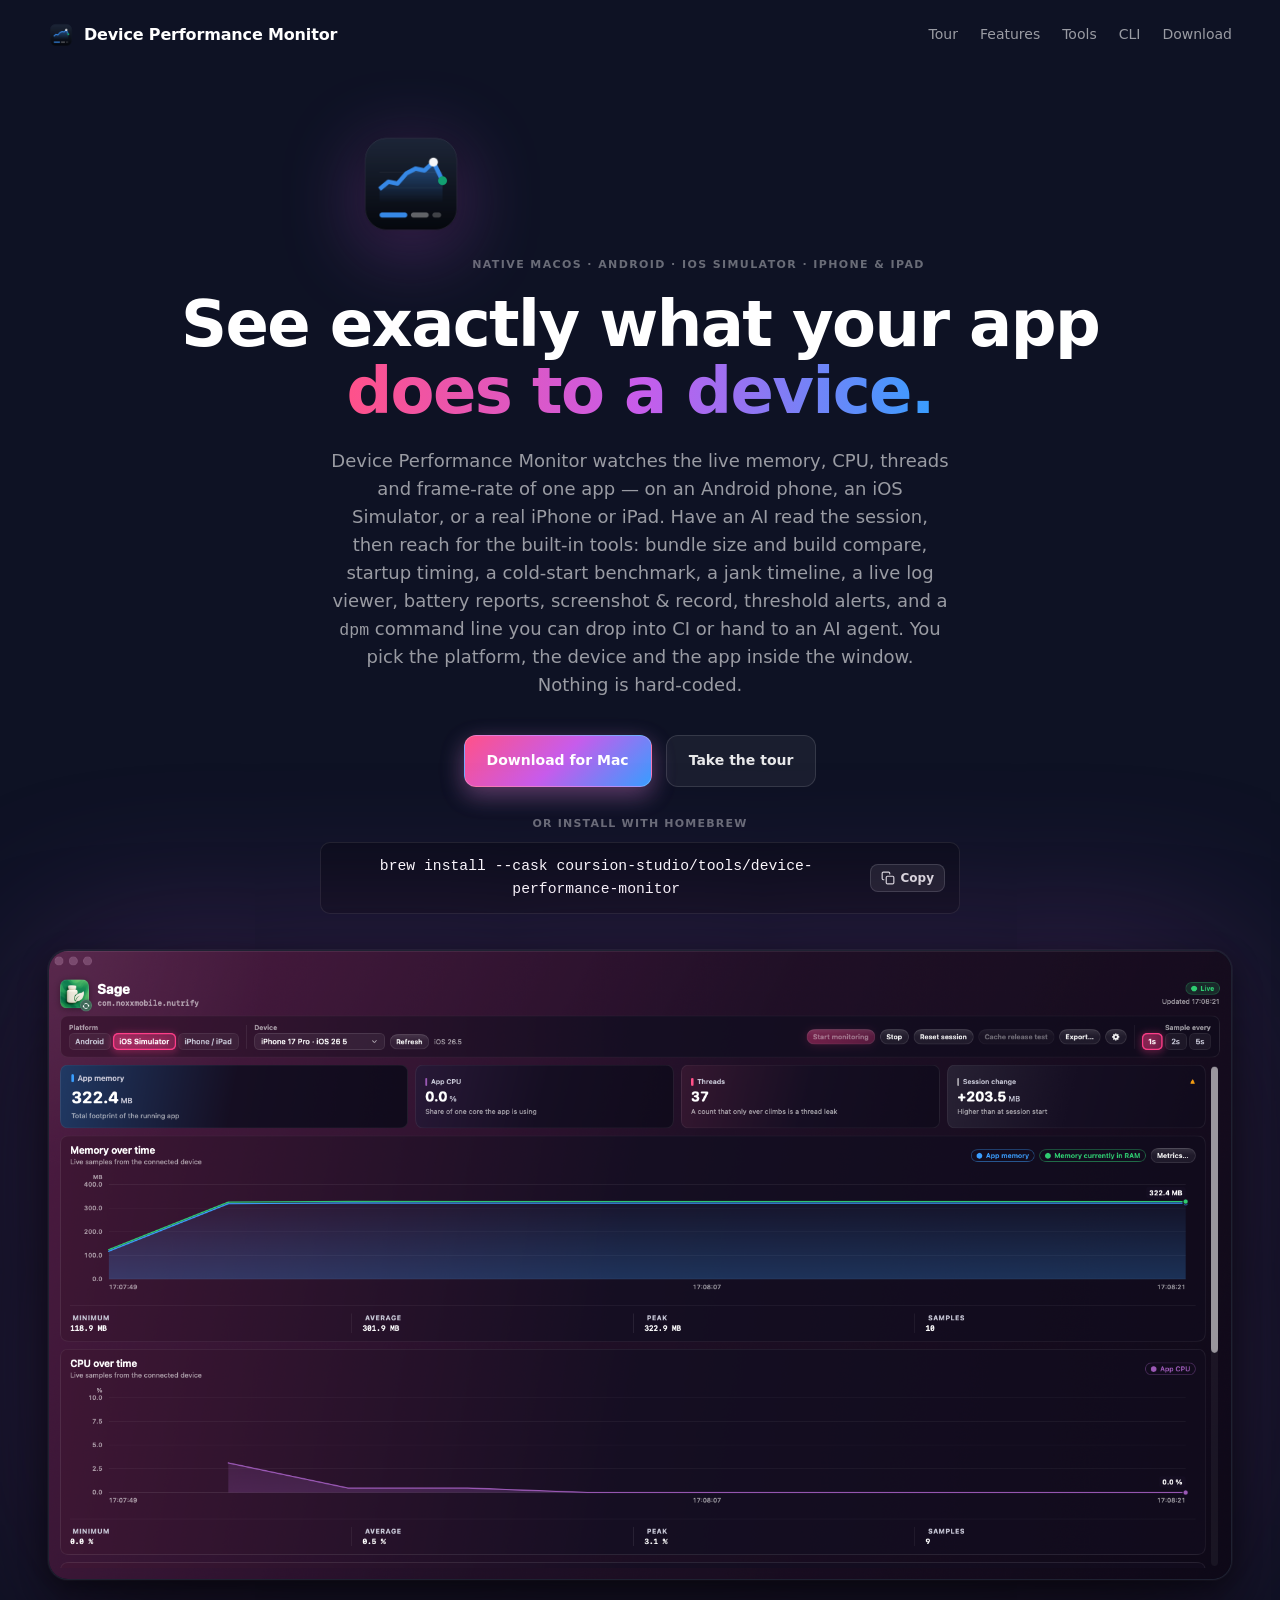
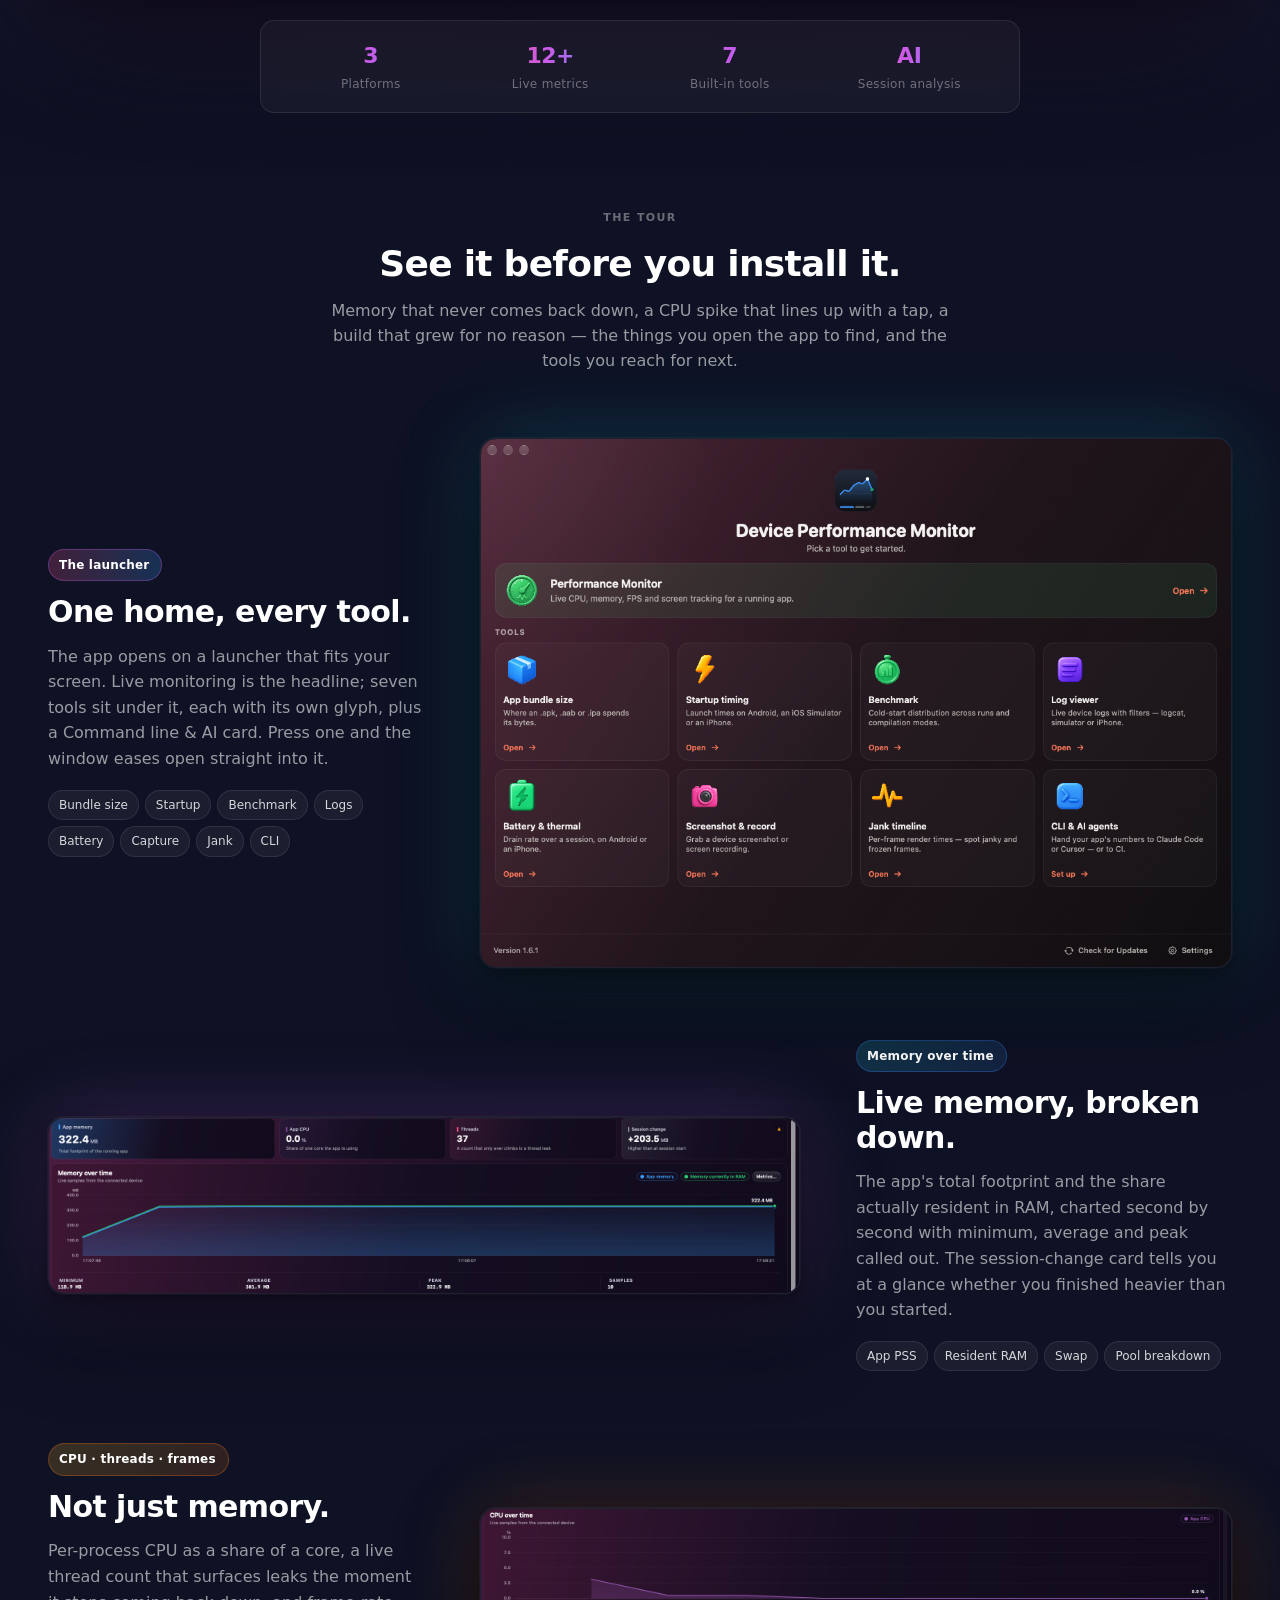
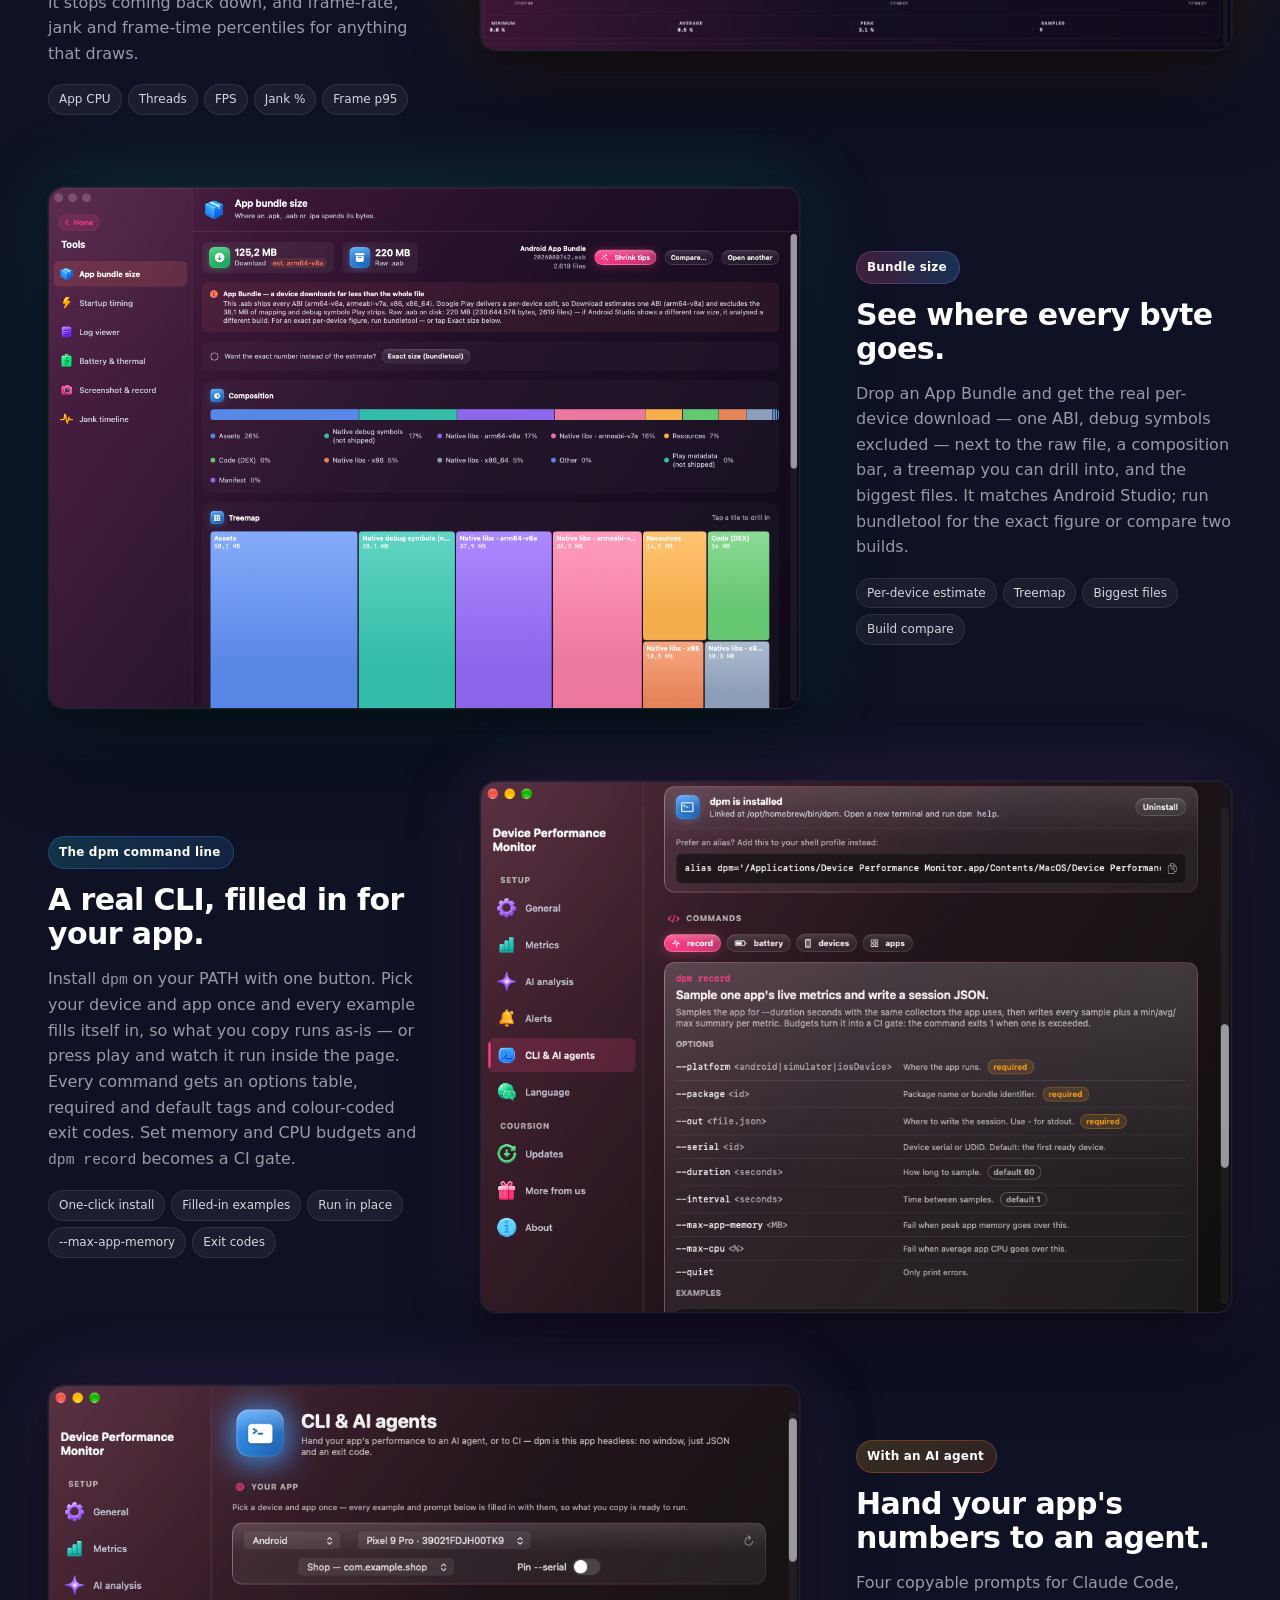
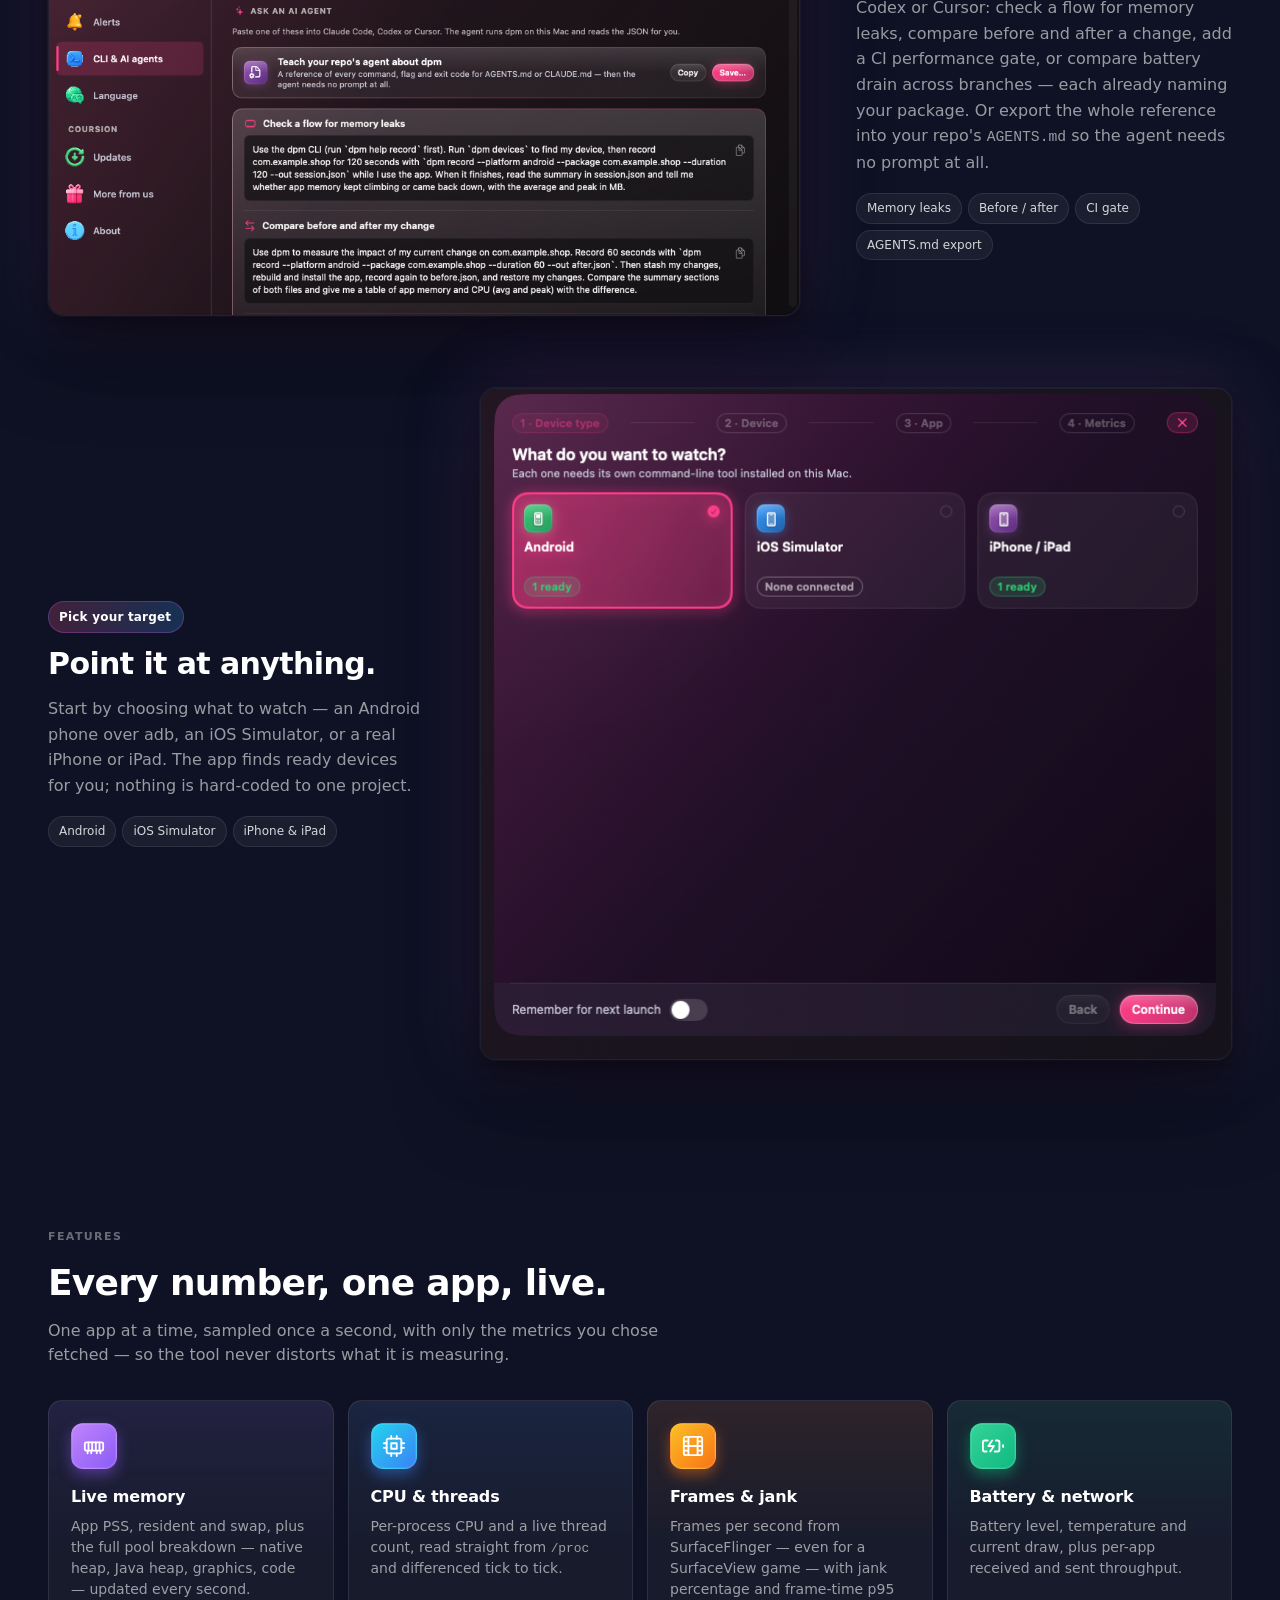
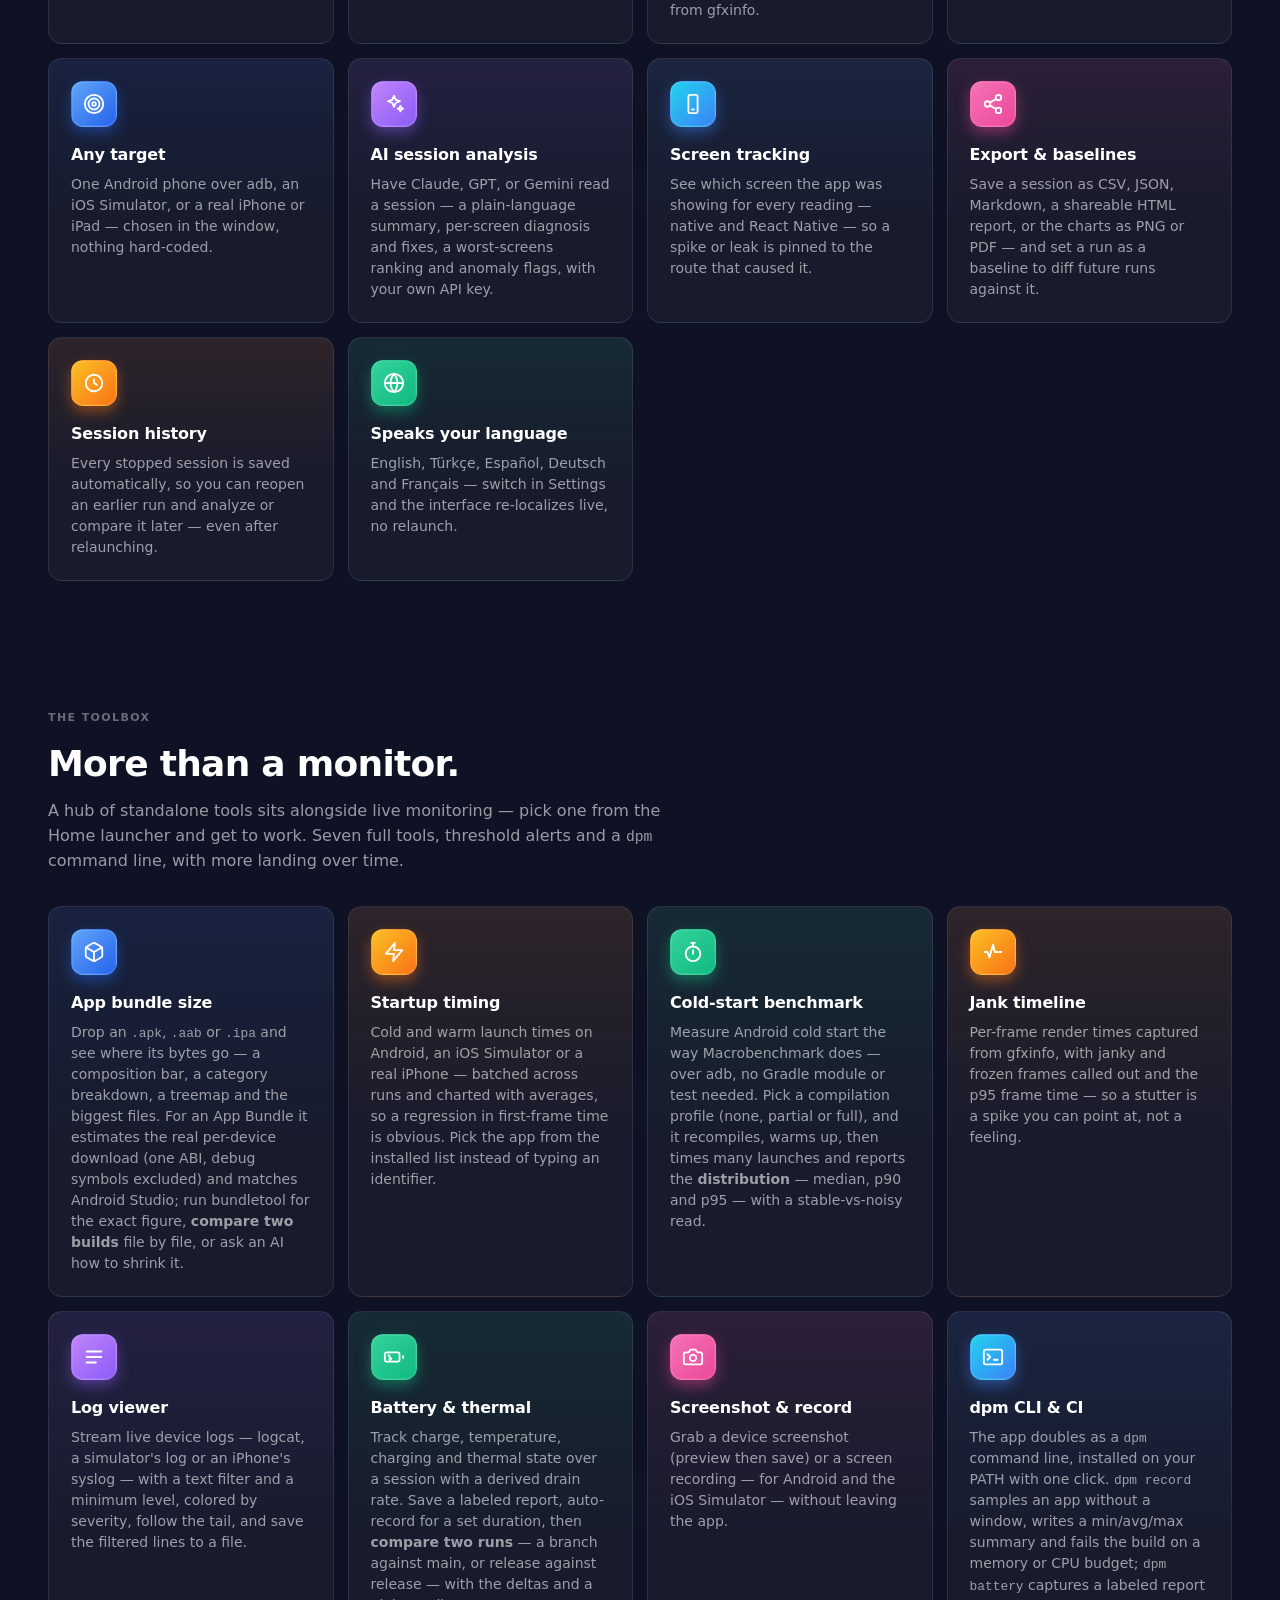
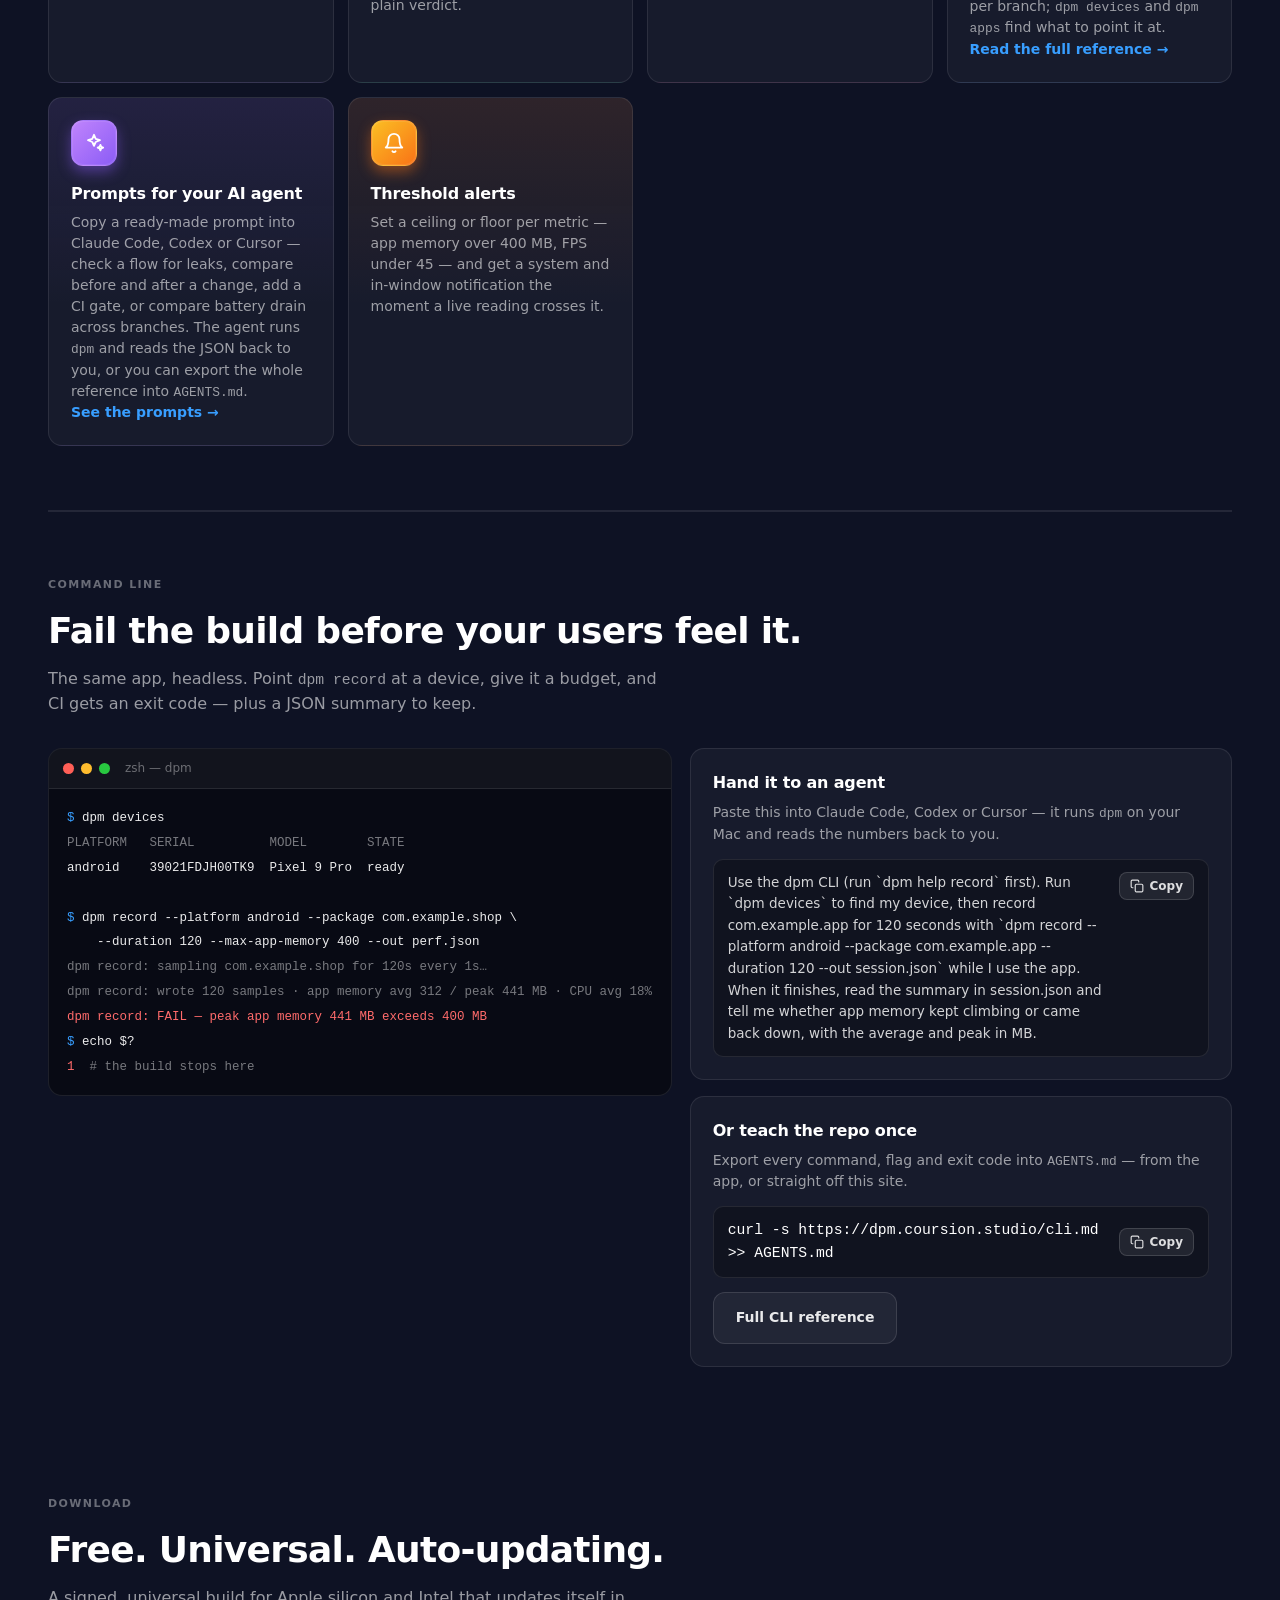
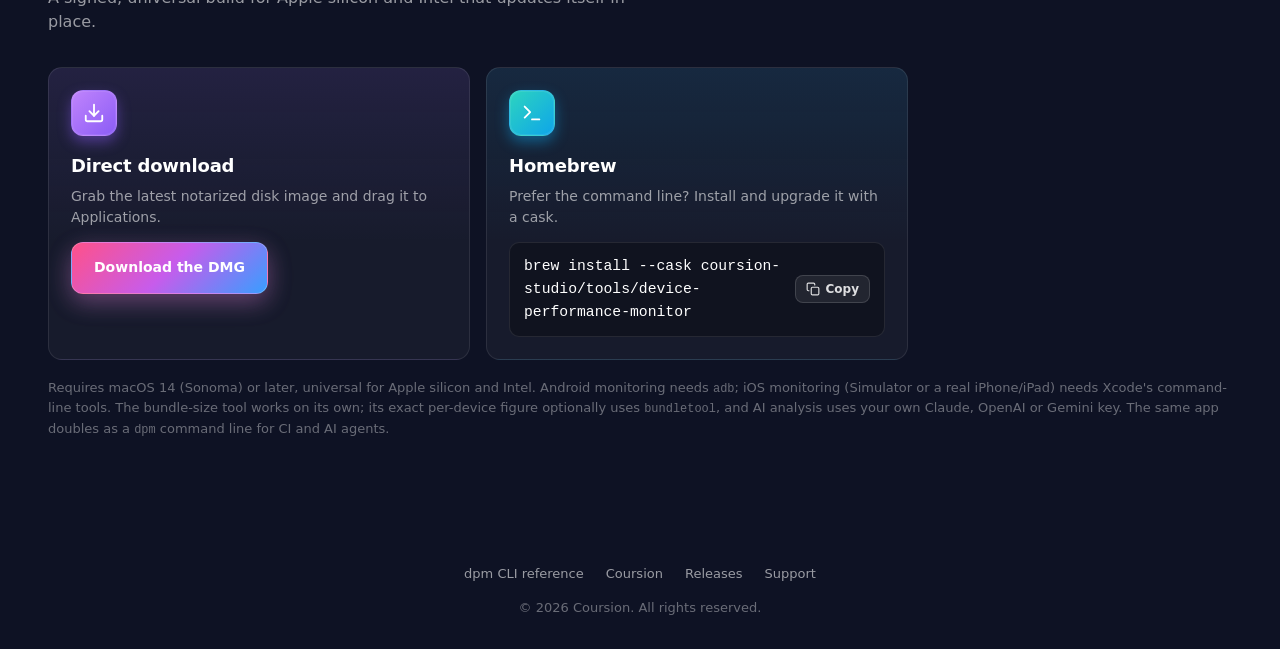
==== index.html @ 83a88242 "Site: a dpm CLI & AI agents reference page, llms.txt and a CLI section cli.html, cli.css, cli.md and" ====
<!doctype html>
<html lang="en">
<head>
  <meta charset="utf-8" />
  <meta name="viewport" content="width=device-width,initial-scale=1" />
  <title>Device Performance Monitor — live memory, CPU &amp; FPS, AI analysis, a device toolbox and a dpm CLI for Mac</title>
  <meta name="description" content="A native macOS app that watches the live memory, CPU, threads and frame-rate of one app on an Android phone, an iOS Simulator, or a real iPhone or iPad — with AI session analysis and a toolbox: app bundle size &amp; build compare, startup timing, a cold-start benchmark, jank timeline, log viewer, battery reports, screenshot &amp; record, threshold alerts and a dpm command line for CI and AI agents. Nothing hard-coded." />
  <meta property="og:title" content="Device Performance Monitor" />
  <meta property="og:description" content="Live memory, CPU, thread and frame-rate monitoring for one app on Android, an iOS Simulator or a real iPhone/iPad — plus AI analysis and a toolbox: bundle size &amp; compare, startup timing, cold-start benchmark, jank, logs, battery reports, capture, alerts and a dpm CLI for CI and AI agents." />
  <meta property="og:type" content="website" />
  <meta property="og:url" content="https://dpm.coursion.studio/" />
  <meta property="og:image" content="https://dpm.coursion.studio/screenshot-dashboard.png" />
  <meta name="twitter:card" content="summary_large_image" />
  <link rel="icon" href="icon.png" />
  <link rel="stylesheet" href="styles.css" />
  <style>
    /* command snippet + install cards — small additions on top of the shared house style */
    code {
      font-family: ui-monospace, "SF Mono", Menlo, Monaco, monospace;
      font-size: 0.92em;
    }
    .cmd {
      display: flex;
      align-items: center;
      justify-content: space-between;
      gap: 12px;
      background: rgba(0, 0, 0, 0.28);
      border: 1px solid var(--card-stroke);
      border-radius: 10px;
      padding: 12px 14px;
      margin-top: 14px;
      color: #fff;
    }
    .cmd code { white-space: normal; overflow-wrap: anywhere; }
    .install-grid {
      display: grid;
      gap: 16px;
      grid-template-columns: 1fr 1fr;
      max-width: 860px;
    }
    @media (max-width: 720px) { .install-grid { grid-template-columns: 1fr; } }
    .install-grid .card h3 { font-size: 18px; }
    .install-grid .req { color: var(--text-tertiary); font-size: 13px; margin-top: 14px; }
    /* Homebrew command in the hero */
    .hero-cmd { max-width: 640px; margin: 28px auto 0; }
    .hero-cmd-label {
      display: block;
      font-size: 11px;
      font-weight: 600;
      letter-spacing: 1.2px;
      text-transform: uppercase;
      color: var(--text-tertiary);
      margin-bottom: 10px;
    }
    .hero-cmd .cmd { margin-top: 0; }
    /* copy button inside the command box */
    .copy-btn {
      flex-shrink: 0;
      display: inline-flex;
      align-items: center;
      gap: 6px;
      background: rgba(255, 255, 255, 0.08);
      border: 1px solid rgba(255, 255, 255, 0.14);
      color: rgba(255, 255, 255, 0.85);
      border-radius: 8px;
      padding: 6px 10px;
      font-size: 12px;
      font-weight: 600;
      cursor: pointer;
      font-family: inherit;
      transition: background 0.15s ease, border-color 0.15s ease, color 0.15s ease;
    }
    .copy-btn:hover { background: rgba(255, 255, 255, 0.15); }
    .copy-btn svg { width: 14px; height: 14px; }
    .copy-btn.copied { color: #34d399; border-color: rgba(52, 211, 153, 0.45); }
    .cli-grid {
      display: grid;
      gap: 18px;
      grid-template-columns: 1.15fr 1fr;
      align-items: start;
      margin-top: 22px;
    }
    .terminal {
      background: rgba(0, 0, 0, 0.42);
      border: 1px solid var(--card-stroke);
      border-radius: var(--radius-card);
      overflow: hidden;
    }
    .terminal-bar {
      display: flex;
      align-items: center;
      gap: 7px;
      padding: 10px 14px;
      border-bottom: 1px solid var(--card-stroke);
      background: rgba(255, 255, 255, 0.04);
    }
    .terminal-bar span {
      width: 11px; height: 11px; border-radius: 50%;
      background: rgba(255, 255, 255, 0.18);
    }
    .terminal-bar span:first-child { background: #ff5f57; }
    .terminal-bar span:nth-child(2) { background: #febc2e; }
    .terminal-bar span:nth-child(3) { background: #28c840; }
    .terminal-bar em {
      margin-left: 8px; font-style: normal; font-size: 12px; color: var(--text-tertiary);
    }
    .terminal pre { margin: 0; padding: 16px 18px; overflow-x: auto; }
    .terminal code {
      font-family: ui-monospace, "SF Mono", Menlo, Monaco, monospace;
      font-size: 12.5px; line-height: 1.75; color: rgba(255, 255, 255, 0.92); white-space: pre;
    }
    .terminal .p { color: var(--brand-blue); }
    .terminal .dim { color: rgba(255, 255, 255, 0.45); }
    .terminal .bad { color: #ff6b6b; }
    .card-link { margin: 10px 0 0; }
    .card-link a {
      color: var(--brand-blue);
      text-decoration: none;
      font-weight: 600;
      font-size: 14px;
    }
    .card-link a:hover { text-decoration: underline; }
    .cli-side { display: grid; gap: 16px; }
    .cli-side .card { margin: 0; }
    .prompt-cmd { align-items: flex-start; }
    .prompt-cmd code {
      font-family: inherit; font-size: 13.5px; line-height: 1.6;
      color: rgba(255, 255, 255, 0.82);
    }
    @media (max-width: 900px) { .cli-grid { grid-template-columns: 1fr; } }
  </style>
</head>
<body>
  <div class="bg"></div>

  <div class="container">
    <nav class="top">
      <div class="brand">
        <img src="icon.png" alt="Device Performance Monitor" />
        <span>Device Performance Monitor</span>
      </div>
      <div class="links">
        <a href="#showcase">Tour</a>
        <a href="#features">Features</a>
        <a href="#tools">Tools</a>
        <a href="#cli">CLI</a>
        <a href="#download">Download</a>
      </div>
    </nav>

    <section class="hero">
      <img class="app-icon" src="icon.png" alt="Device Performance Monitor icon" />
      <div class="eyebrow">Native macOS · Android · iOS Simulator · iPhone &amp; iPad</div>
      <h1>See exactly what your app<br><span class="grad">does to a device.</span></h1>
      <p class="sub">Device Performance Monitor watches the live memory, CPU, threads and frame-rate of one app — on an Android phone, an iOS Simulator, or a real iPhone or iPad. Have an AI read the session, then reach for the built-in tools: bundle size and build compare, startup timing, a cold-start benchmark, a jank timeline, a live log viewer, battery reports, screenshot &amp; record, threshold alerts, and a <code>dpm</code> command line you can drop into CI or hand to an AI agent. You pick the platform, the device and the app inside the window. Nothing is hard-coded.</p>
      <div class="cta-row">
        <a class="btn primary" href="#download">Download for Mac</a>
        <a class="btn outline" href="#showcase">Take the tour</a>
      </div>
      <div class="hero-cmd">
        <span class="hero-cmd-label">or install with Homebrew</span>
        <div class="cmd"><code>brew install --cask coursion-studio/tools/device-performance-monitor</code><button class="copy-btn" type="button" aria-label="Copy install command"><svg viewBox="0 0 24 24" fill="none" stroke="currentColor" stroke-width="2" stroke-linecap="round" stroke-linejoin="round"><rect x="9" y="9" width="13" height="13" rx="2"/><path d="M5 15H4a2 2 0 0 1-2-2V4a2 2 0 0 1 2-2h9a2 2 0 0 1 2 2v1"/></svg><span>Copy</span></button></div>
      </div>
    </section>

    <div class="hero-shot-wrap">
      <figure class="window shot-hero">
        <img src="screenshot-dashboard.png" alt="Device Performance Monitor dashboard — live memory, CPU and thread charts for Sage on an iPhone simulator" />
      </figure>
      <div class="hero-stats">
        <div class="stat"><strong>3</strong><span>Platforms</span></div>
        <div class="stat"><strong>12+</strong><span>Live metrics</span></div>
        <div class="stat"><strong>7</strong><span>Built-in tools</span></div>
        <div class="stat"><strong>AI</strong><span>Session analysis</span></div>
      </div>
    </div>

    <section id="showcase" class="tight">
      <div class="showcase-intro">
        <div class="section-label">THE TOUR</div>
        <h2>See it before you install it.</h2>
        <p class="lede">Memory that never comes back down, a CPU spike that lines up with a tap, a build that grew for no reason — the things you open the app to find, and the tools you reach for next.</p>
      </div>

      <div class="showcase">
        <div class="showcase-row">
          <div class="showcase-copy">
            <span class="chip chip-brand">The launcher</span>
            <h3>One home, every tool.</h3>
            <p>The app opens on a launcher that fits your screen. Live monitoring is the headline; seven tools sit under it, each with its own glyph, plus a Command line &amp; AI card. Press one and the window eases open straight into it.</p>
            <ul class="pills">
              <li>Bundle size</li><li>Startup</li><li>Benchmark</li><li>Logs</li><li>Battery</li><li>Capture</li><li>Jank</li><li>CLI</li>
            </ul>
          </div>
          <figure class="window">
            <img src="shot-launcher.png" alt="Device Performance Monitor home launcher with live monitoring, seven tool cards and a CLI &amp; AI agents card" />
          </figure>
        </div>

        <div class="showcase-row reverse">
          <div class="showcase-copy">
            <span class="chip chip-cyan">Memory over time</span>
            <h3>Live memory, broken down.</h3>
            <p>The app's total footprint and the share actually resident in RAM, charted second by second with minimum, average and peak called out. The session-change card tells you at a glance whether you finished heavier than you started.</p>
            <ul class="pills">
              <li>App PSS</li><li>Resident RAM</li><li>Swap</li><li>Pool breakdown</li>
            </ul>
          </div>
          <figure class="window">
            <img src="shot-memory.png" alt="Live memory chart with app memory and resident RAM, plus minimum, average and peak" />
          </figure>
        </div>

        <div class="showcase-row">
          <div class="showcase-copy">
            <span class="chip chip-amber">CPU · threads · frames</span>
            <h3>Not just memory.</h3>
            <p>Per-process CPU as a share of a core, a live thread count that surfaces leaks the moment it stops coming back down, and frame-rate, jank and frame-time percentiles for anything that draws.</p>
            <ul class="pills">
              <li>App CPU</li><li>Threads</li><li>FPS</li><li>Jank %</li><li>Frame p95</li>
            </ul>
          </div>
          <figure class="window">
            <img src="shot-cpu.png" alt="CPU over time chart with per-process CPU usage and summary statistics" />
          </figure>
        </div>

        <div class="showcase-row reverse">
          <div class="showcase-copy">
            <span class="chip chip-brand">Bundle size</span>
            <h3>See where every byte goes.</h3>
            <p>Drop an App Bundle and get the real per-device download — one ABI, debug symbols excluded — next to the raw file, a composition bar, a treemap you can drill into, and the biggest files. It matches Android Studio; run bundletool for the exact figure or compare two builds.</p>
            <ul class="pills">
              <li>Per-device estimate</li><li>Treemap</li><li>Biggest files</li><li>Build compare</li>
            </ul>
          </div>
          <figure class="window">
            <img src="shot-bundle.png" alt="App bundle size tool showing a 125 MB per-device download estimate, composition breakdown and treemap for a real .aab" />
          </figure>
        </div>

        <div class="showcase-row">
          <div class="showcase-copy">
            <span class="chip chip-cyan">The dpm command line</span>
            <h3>A real CLI, filled in for your app.</h3>
            <p>Install <code>dpm</code> on your PATH with one button. Pick your device and app once and every example fills itself in, so what you copy runs as-is — or press play and watch it run inside the page. Every command gets an options table, required and default tags and colour-coded exit codes. Set memory and CPU budgets and <code>dpm record</code> becomes a CI gate.</p>
            <ul class="pills">
              <li>One-click install</li><li>Filled-in examples</li><li>Run in place</li><li>--max-app-memory</li><li>Exit codes</li>
            </ul>
          </div>
          <figure class="window">
            <img src="shot-cli.png" alt="The CLI and AI agents settings page: dpm installed on the PATH, command tabs and the dpm record options table with required and default tags" />
          </figure>
        </div>

        <div class="showcase-row reverse">
          <div class="showcase-copy">
            <span class="chip chip-amber">With an AI agent</span>
            <h3>Hand your app's numbers to an agent.</h3>
            <p>Four copyable prompts for Claude Code, Codex or Cursor: check a flow for memory leaks, compare before and after a change, add a CI performance gate, or compare battery drain across branches — each already naming your package. Or export the whole reference into your repo's <code>AGENTS.md</code> so the agent needs no prompt at all.</p>
            <ul class="pills">
              <li>Memory leaks</li><li>Before / after</li><li>CI gate</li><li>AGENTS.md export</li>
            </ul>
          </div>
          <figure class="window">
            <img src="shot-ai-prompts.png" alt="Copyable AI-agent prompts filled in with the chosen device and package, above an export of the whole reference for AGENTS.md" />
          </figure>
        </div>

        <div class="showcase-row">
          <div class="showcase-copy">
            <span class="chip chip-brand">Pick your target</span>
            <h3>Point it at anything.</h3>
            <p>Start by choosing what to watch — an Android phone over adb, an iOS Simulator, or a real iPhone or iPad. The app finds ready devices for you; nothing is hard-coded to one project.</p>
            <ul class="pills">
              <li>Android</li><li>iOS Simulator</li><li>iPhone &amp; iPad</li>
            </ul>
          </div>
          <figure class="window">
            <img src="shot-setup.png" alt="Setup step choosing between Android, iOS Simulator, and a real iPhone or iPad" />
          </figure>
        </div>
      </div>
    </section>

    <section id="features">
      <div class="section-label">FEATURES</div>
      <h2>Every number, one app, live.</h2>
      <p class="lede">One app at a time, sampled once a second, with only the metrics you chose fetched — so the tool never distorts what it is measuring.</p>

      <div class="grid">
        <div class="card">
          <div class="tile c-violet"><svg viewBox="0 0 24 24" fill="none" stroke="currentColor" stroke-width="2" stroke-linecap="round" stroke-linejoin="round"><rect x="2" y="8" width="20" height="9" rx="1.5"/><path d="M6 8v9M10 8v9M14 8v9M18 8v9M5 20v-3M9 20v-3M15 20v-3M19 20v-3"/></svg></div>
          <h3>Live memory</h3>
          <p>App PSS, resident and swap, plus the full pool breakdown — native heap, Java heap, graphics, code — updated every second.</p>
        </div>
        <div class="card">
          <div class="tile c-cyan"><svg viewBox="0 0 24 24" fill="none" stroke="currentColor" stroke-width="2" stroke-linecap="round" stroke-linejoin="round"><rect x="4" y="4" width="16" height="16" rx="2"/><rect x="9" y="9" width="6" height="6"/><path d="M9 1v3M15 1v3M9 20v3M15 20v3M20 9h3M20 14h3M1 9h3M1 14h3"/></svg></div>
          <h3>CPU &amp; threads</h3>
          <p>Per-process CPU and a live thread count, read straight from <code>/proc</code> and differenced tick to tick.</p>
        </div>
        <div class="card">
          <div class="tile c-amber"><svg viewBox="0 0 24 24" fill="none" stroke="currentColor" stroke-width="2" stroke-linecap="round" stroke-linejoin="round"><rect x="2" y="2" width="20" height="20" rx="2.18"/><path d="M7 2v20M17 2v20M2 12h20M2 7h5M2 17h5M17 17h5M17 7h5"/></svg></div>
          <h3>Frames &amp; jank</h3>
          <p>Frames per second from SurfaceFlinger — even for a SurfaceView game — with jank percentage and frame-time p95 from gfxinfo.</p>
        </div>
        <div class="card">
          <div class="tile c-green"><svg viewBox="0 0 24 24" fill="none" stroke="currentColor" stroke-width="2" stroke-linecap="round" stroke-linejoin="round"><path d="M5 18H3a2 2 0 0 1-2-2V8a2 2 0 0 1 2-2h3.19M15 6h2a2 2 0 0 1 2 2v8a2 2 0 0 1-2 2h-3.19"/><path d="M23 13v-2"/><path d="M11 6 7 12h6l-4 6"/></svg></div>
          <h3>Battery &amp; network</h3>
          <p>Battery level, temperature and current draw, plus per-app received and sent throughput.</p>
        </div>
        <div class="card">
          <div class="tile c-blue"><svg viewBox="0 0 24 24" fill="none" stroke="currentColor" stroke-width="2" stroke-linecap="round" stroke-linejoin="round"><circle cx="12" cy="12" r="10"/><circle cx="12" cy="12" r="6"/><circle cx="12" cy="12" r="2"/></svg></div>
          <h3>Any target</h3>
          <p>One Android phone over adb, an iOS Simulator, or a real iPhone or iPad — chosen in the window, nothing hard-coded.</p>
        </div>
        <div class="card">
          <div class="tile c-violet"><svg viewBox="0 0 24 24" fill="none" stroke="currentColor" stroke-width="2" stroke-linecap="round" stroke-linejoin="round"><path d="m12 3 1.9 4.6L18.5 9l-4.6 1.9L12 15l-1.9-4.1L5.5 9l4.6-1.4z"/><path d="M19 14l.9 2.1L22 17l-2.1.9L19 20l-.9-2.1L16 17l2.1-.9z"/></svg></div>
          <h3>AI session analysis</h3>
          <p>Have Claude, GPT, or Gemini read a session — a plain-language summary, per-screen diagnosis and fixes, a worst-screens ranking and anomaly flags, with your own API key.</p>
        </div>
        <div class="card">
          <div class="tile c-cyan"><svg viewBox="0 0 24 24" fill="none" stroke="currentColor" stroke-width="2" stroke-linecap="round" stroke-linejoin="round"><rect x="7" y="2" width="10" height="20" rx="2"/><path d="M11 18h2"/></svg></div>
          <h3>Screen tracking</h3>
          <p>See which screen the app was showing for every reading — native and React Native — so a spike or leak is pinned to the route that caused it.</p>
        </div>
        <div class="card">
          <div class="tile c-pink"><svg viewBox="0 0 24 24" fill="none" stroke="currentColor" stroke-width="2" stroke-linecap="round" stroke-linejoin="round"><circle cx="18" cy="5" r="3"/><circle cx="6" cy="12" r="3"/><circle cx="18" cy="19" r="3"/><path d="m8.59 13.51 6.83 3.98M15.41 6.51 8.59 10.49"/></svg></div>
          <h3>Export &amp; baselines</h3>
          <p>Save a session as CSV, JSON, Markdown, a shareable HTML report, or the charts as PNG or PDF — and set a run as a baseline to diff future runs against it.</p>
        </div>
        <div class="card">
          <div class="tile c-amber"><svg viewBox="0 0 24 24" fill="none" stroke="currentColor" stroke-width="2" stroke-linecap="round" stroke-linejoin="round"><path d="M12 8v4l3 2"/><circle cx="12" cy="12" r="9"/></svg></div>
          <h3>Session history</h3>
          <p>Every stopped session is saved automatically, so you can reopen an earlier run and analyze or compare it later — even after relaunching.</p>
        </div>
        <div class="card">
          <div class="tile c-green"><svg viewBox="0 0 24 24" fill="none" stroke="currentColor" stroke-width="2" stroke-linecap="round" stroke-linejoin="round"><circle cx="12" cy="12" r="10"/><path d="M2 12h20M12 2a15.3 15.3 0 0 1 0 20M12 2a15.3 15.3 0 0 0 0 20"/></svg></div>
          <h3>Speaks your language</h3>
          <p>English, Türkçe, Español, Deutsch and Français — switch in Settings and the interface re-localizes live, no relaunch.</p>
        </div>
      </div>
    </section>

    <section id="tools">
      <div class="section-label">THE TOOLBOX</div>
      <h2>More than a monitor.</h2>
      <p class="lede">A hub of standalone tools sits alongside live monitoring — pick one from the Home launcher and get to work. Seven full tools, threshold alerts and a <code>dpm</code> command line, with more landing over time.</p>

      <div class="grid">
        <div class="card">
          <div class="tile c-blue"><svg viewBox="0 0 24 24" fill="none" stroke="currentColor" stroke-width="2" stroke-linecap="round" stroke-linejoin="round"><path d="M21 16V8a2 2 0 0 0-1-1.73l-7-4a2 2 0 0 0-2 0l-7 4A2 2 0 0 0 3 8v8a2 2 0 0 0 1 1.73l7 4a2 2 0 0 0 2 0l7-4A2 2 0 0 0 21 16z"/><path d="m3.3 7 8.7 5 8.7-5M12 22V12"/></svg></div>
          <h3>App bundle size</h3>
          <p>Drop an <code>.apk</code>, <code>.aab</code> or <code>.ipa</code> and see where its bytes go — a composition bar, a category breakdown, a treemap and the biggest files. For an App Bundle it estimates the real per-device download (one ABI, debug symbols excluded) and matches Android Studio; run bundletool for the exact figure, <strong>compare two builds</strong> file by file, or ask an AI how to shrink it.</p>
        </div>
        <div class="card">
          <div class="tile c-amber"><svg viewBox="0 0 24 24" fill="none" stroke="currentColor" stroke-width="2" stroke-linecap="round" stroke-linejoin="round"><path d="M13 2 3 14h9l-1 8 10-12h-9z"/></svg></div>
          <h3>Startup timing</h3>
          <p>Cold and warm launch times on Android, an iOS Simulator or a real iPhone — batched across runs and charted with averages, so a regression in first-frame time is obvious. Pick the app from the installed list instead of typing an identifier.</p>
        </div>
        <div class="card">
          <div class="tile c-green"><svg viewBox="0 0 24 24" fill="none" stroke="currentColor" stroke-width="2" stroke-linecap="round" stroke-linejoin="round"><circle cx="12" cy="14" r="8"/><path d="M12 14V10M10 2h4M12 2v4"/></svg></div>
          <h3>Cold-start benchmark</h3>
          <p>Measure Android cold start the way Macrobenchmark does — over adb, no Gradle module or test needed. Pick a compilation profile (none, partial or full), and it recompiles, warms up, then times many launches and reports the <strong>distribution</strong> — median, p90 and p95 — with a stable-vs-noisy read.</p>
        </div>
        <div class="card">
          <div class="tile c-amber"><svg viewBox="0 0 24 24" fill="none" stroke="currentColor" stroke-width="2" stroke-linecap="round" stroke-linejoin="round"><path d="M3 12h3l2 6 4-14 2 8h3M19 12h2"/></svg></div>
          <h3>Jank timeline</h3>
          <p>Per-frame render times captured from gfxinfo, with janky and frozen frames called out and the p95 frame time — so a stutter is a spike you can point at, not a feeling.</p>
        </div>
        <div class="card">
          <div class="tile c-violet"><svg viewBox="0 0 24 24" fill="none" stroke="currentColor" stroke-width="2" stroke-linecap="round" stroke-linejoin="round"><path d="M4 6h16M4 12h16M4 18h10"/></svg></div>
          <h3>Log viewer</h3>
          <p>Stream live device logs — logcat, a simulator's log or an iPhone's syslog — with a text filter and a minimum level, colored by severity, follow the tail, and save the filtered lines to a file.</p>
        </div>
        <div class="card">
          <div class="tile c-green"><svg viewBox="0 0 24 24" fill="none" stroke="currentColor" stroke-width="2" stroke-linecap="round" stroke-linejoin="round"><rect x="2" y="7" width="16" height="10" rx="2"/><path d="M22 11v2M6 10l3 4h-2l1 2"/></svg></div>
          <h3>Battery &amp; thermal</h3>
          <p>Track charge, temperature, charging and thermal state over a session with a derived drain rate. Save a labeled report, auto-record for a set duration, then <strong>compare two runs</strong> — a branch against main, or release against release — with the deltas and a plain verdict.</p>
        </div>
        <div class="card">
          <div class="tile c-pink"><svg viewBox="0 0 24 24" fill="none" stroke="currentColor" stroke-width="2" stroke-linecap="round" stroke-linejoin="round"><path d="M14.5 4h-5L7 7H4a2 2 0 0 0-2 2v9a2 2 0 0 0 2 2h16a2 2 0 0 0 2-2V9a2 2 0 0 0-2-2h-3z"/><circle cx="12" cy="13" r="3.5"/></svg></div>
          <h3>Screenshot &amp; record</h3>
          <p>Grab a device screenshot (preview then save) or a screen recording — for Android and the iOS Simulator — without leaving the app.</p>
        </div>
        <div class="card">
          <div class="tile c-cyan"><svg viewBox="0 0 24 24" fill="none" stroke="currentColor" stroke-width="2" stroke-linecap="round" stroke-linejoin="round"><rect x="2" y="4" width="20" height="16" rx="2"/><path d="m6 9 3 3-3 3M13 15h4"/></svg></div>
          <h3>dpm CLI &amp; CI</h3>
          <p>The app doubles as a <code>dpm</code> command line, installed on your PATH with one click. <code>dpm record</code> samples an app without a window, writes a min/avg/max summary and fails the build on a memory or CPU budget; <code>dpm battery</code> captures a labeled report per branch; <code>dpm devices</code> and <code>dpm apps</code> find what to point it at.</p>
          <p class="card-link"><a href="cli.html">Read the full reference →</a></p>
        </div>
        <div class="card">
          <div class="tile c-violet"><svg viewBox="0 0 24 24" fill="none" stroke="currentColor" stroke-width="2" stroke-linecap="round" stroke-linejoin="round"><path d="m12 3 1.9 4.6L18.5 9l-4.6 1.9L12 15l-1.9-4.1L5.5 9l4.6-1.4z"/><path d="M19 14l.9 2.1L22 17l-2.1.9L19 20l-.9-2.1L16 17l2.1-.9z"/></svg></div>
          <h3>Prompts for your AI agent</h3>
          <p>Copy a ready-made prompt into Claude Code, Codex or Cursor — check a flow for leaks, compare before and after a change, add a CI gate, or compare battery drain across branches. The agent runs <code>dpm</code> and reads the JSON back to you, or you can export the whole reference into <code>AGENTS.md</code>.</p>
          <p class="card-link"><a href="cli.html#agent">See the prompts →</a></p>
        </div>
        <div class="card">
          <div class="tile c-amber"><svg viewBox="0 0 24 24" fill="none" stroke="currentColor" stroke-width="2" stroke-linecap="round" stroke-linejoin="round"><path d="M18 8A6 6 0 0 0 6 8c0 7-3 9-3 9h18s-3-2-3-9"/><path d="M13.73 21a2 2 0 0 1-3.46 0"/></svg></div>
          <h3>Threshold alerts</h3>
          <p>Set a ceiling or floor per metric — app memory over 400 MB, FPS under 45 — and get a system and in-window notification the moment a live reading crosses it.</p>
        </div>
      </div>

    </section>

    <hr class="sep" />

    <hr class="sep" />

    <section id="cli">
      <div class="section-label">COMMAND LINE</div>
      <h2>Fail the build before your users feel it.</h2>
      <p class="lede">The same app, headless. Point <code>dpm record</code> at a device, give it a budget, and CI gets an exit code — plus a JSON summary to keep.</p>

      <div class="cli-grid">
        <div class="terminal">
          <div class="terminal-bar"><span></span><span></span><span></span><em>zsh — dpm</em></div>
<pre><code><span class="p">$</span> dpm devices
<span class="dim">PLATFORM   SERIAL          MODEL        STATE</span>
android    39021FDJH00TK9  Pixel 9 Pro  ready

<span class="p">$</span> dpm record --platform android --package com.example.shop \
    --duration 120 --max-app-memory 400 --out perf.json
<span class="dim">dpm record: sampling com.example.shop for 120s every 1s…</span>
<span class="dim">dpm record: wrote 120 samples · app memory avg 312 / peak 441 MB · CPU avg 18%</span>
<span class="bad">dpm record: FAIL — peak app memory 441 MB exceeds 400 MB</span>
<span class="p">$</span> echo $?
<span class="bad">1</span>  <span class="dim"># the build stops here</span></code></pre>
        </div>

        <div class="cli-side">
          <div class="card">
            <h3>Hand it to an agent</h3>
            <p>Paste this into Claude Code, Codex or Cursor — it runs <code>dpm</code> on your Mac and reads the numbers back to you.</p>
            <div class="cmd prompt-cmd"><code>Use the dpm CLI (run `dpm help record` first). Run `dpm devices` to find my device, then record com.example.app for 120 seconds with `dpm record --platform android --package com.example.app --duration 120 --out session.json` while I use the app. When it finishes, read the summary in session.json and tell me whether app memory kept climbing or came back down, with the average and peak in MB.</code><button class="copy-btn" type="button" aria-label="Copy agent prompt"><svg viewBox="0 0 24 24" fill="none" stroke="currentColor" stroke-width="2" stroke-linecap="round" stroke-linejoin="round"><rect x="9" y="9" width="13" height="13" rx="2"/><path d="M5 15H4a2 2 0 0 1-2-2V4a2 2 0 0 1 2-2h9a2 2 0 0 1 2 2v1"/></svg><span>Copy</span></button></div>
          </div>
          <div class="card">
            <h3>Or teach the repo once</h3>
            <p>Export every command, flag and exit code into <code>AGENTS.md</code> — from the app, or straight off this site.</p>
            <div class="cmd"><code>curl -s https://dpm.coursion.studio/cli.md &gt;&gt; AGENTS.md</code><button class="copy-btn" type="button" aria-label="Copy curl command"><svg viewBox="0 0 24 24" fill="none" stroke="currentColor" stroke-width="2" stroke-linecap="round" stroke-linejoin="round"><rect x="9" y="9" width="13" height="13" rx="2"/><path d="M5 15H4a2 2 0 0 1-2-2V4a2 2 0 0 1 2-2h9a2 2 0 0 1 2 2v1"/></svg><span>Copy</span></button></div>
            <div class="cta-row" style="justify-content:flex-start;margin-top:14px;">
              <a class="btn outline" href="cli.html">Full CLI reference</a>
            </div>
          </div>
        </div>
      </div>
    </section>

    <section id="download">
      <div class="section-label">DOWNLOAD</div>
      <h2>Free. Universal. Auto-updating.</h2>
      <p class="lede">A signed, universal build for Apple silicon and Intel that updates itself in place.</p>

      <div class="install-grid">
        <div class="card">
          <div class="tile c-violet"><svg viewBox="0 0 24 24" fill="none" stroke="currentColor" stroke-width="2" stroke-linecap="round" stroke-linejoin="round"><path d="M21 15v4a2 2 0 0 1-2 2H5a2 2 0 0 1-2-2v-4"/><path d="m7 10 5 5 5-5"/><path d="M12 15V3"/></svg></div>
          <h3>Direct download</h3>
          <p>Grab the latest notarized disk image and drag it to Applications.</p>
          <div class="cta-row" style="justify-content:flex-start;margin-top:14px;">
            <a class="btn primary" href="https://github.com/Coursion-Studio/device-performance-monitor-website/releases/latest">Download the DMG</a>
          </div>
        </div>
        <div class="card">
          <div class="tile c-teal"><svg viewBox="0 0 24 24" fill="none" stroke="currentColor" stroke-width="2" stroke-linecap="round" stroke-linejoin="round"><path d="m4 17 6-6-6-6"/><path d="M12 19h8"/></svg></div>
          <h3>Homebrew</h3>
          <p>Prefer the command line? Install and upgrade it with a cask.</p>
          <div class="cmd"><code>brew install --cask coursion-studio/tools/device-performance-monitor</code><button class="copy-btn" type="button" aria-label="Copy install command"><svg viewBox="0 0 24 24" fill="none" stroke="currentColor" stroke-width="2" stroke-linecap="round" stroke-linejoin="round"><rect x="9" y="9" width="13" height="13" rx="2"/><path d="M5 15H4a2 2 0 0 1-2-2V4a2 2 0 0 1 2-2h9a2 2 0 0 1 2 2v1"/></svg><span>Copy</span></button></div>
        </div>
      </div>
      <p class="req" style="color:var(--text-tertiary);font-size:13px;margin-top:18px;">Requires macOS 14 (Sonoma) or later, universal for Apple silicon and Intel. Android monitoring needs <code>adb</code>; iOS monitoring (Simulator or a real iPhone/iPad) needs Xcode's command-line tools. The bundle-size tool works on its own; its exact per-device figure optionally uses <code>bundletool</code>, and AI analysis uses your own Claude, OpenAI or Gemini key. The same app doubles as a <code>dpm</code> command line for CI and AI agents.</p>
    </section>

    <footer>
      <div class="links">
        <a href="cli.html">dpm CLI reference</a>
        <a href="https://coursion.studio">Coursion</a>
        <a href="https://github.com/Coursion-Studio/device-performance-monitor-website/releases/latest">Releases</a>
        <a href="mailto:support@coursion.studio">Support</a>
      </div>
      <div>© 2026 Coursion. All rights reserved.</div>
    </footer>
  </div>
  <script>
    document.querySelectorAll(".copy-btn").forEach(function (btn) {
      btn.addEventListener("click", function () {
        var code = btn.parentElement.querySelector("code");
        if (!code) return;
        navigator.clipboard.writeText(code.textContent.trim()).then(function () {
          btn.classList.add("copied");
          var label = btn.querySelector("span");
          var prev = label ? label.textContent : "";
          if (label) label.textContent = "Copied";
          setTimeout(function () {
            btn.classList.remove("copied");
            if (label) label.textContent = prev;
          }, 1600);
        });
      });
    });
  </script>
</body>
</html>
---- styles.css ----
/* ─── Knack landing — theme mirrors Sources/Knack/Theme.swift ─── */

:root {
  --bg-top:    #0E1224;
  --bg-mid:    #131530;
  --bg-bottom: #170F31;

  --text-primary:   #ffffff;
  --text-secondary: rgba(255, 255, 255, 0.58);
  --text-tertiary:  rgba(255, 255, 255, 0.38);

  --card-fill:        rgba(255, 255, 255, 0.04);
  --card-fill-strong: rgba(255, 255, 255, 0.06);
  --card-stroke:      rgba(255, 255, 255, 0.09);

  --brand-pink:   #FF5189;
  --brand-purple: #C75CEB;
  --brand-blue:   #389EFF;

  --brand-gradient:
    linear-gradient(90deg, var(--brand-pink), var(--brand-purple), var(--brand-blue));
  --brand-gradient-diag:
    linear-gradient(135deg, var(--brand-pink), var(--brand-purple), var(--brand-blue));
  --brand-soft:
    linear-gradient(90deg, rgba(255, 82, 140, 0.22), rgba(56, 158, 255, 0.22));

  --radius-card: 14px;
  --radius-btn:  12px;
}

* { box-sizing: border-box; }

html, body {
  margin: 0;
  padding: 0;
  background: var(--bg-top);
  color: var(--text-primary);
  font-family: -apple-system, BlinkMacSystemFont, "SF Pro Display", "SF Pro Text",
               "Inter", system-ui, sans-serif;
  font-size: 16px;
  line-height: 1.55;
  -webkit-font-smoothing: antialiased;
  -moz-osx-font-smoothing: grayscale;
}

/* ─── background: gradient + soft colored blooms ─── */

.bg {
  position: fixed;
  inset: 0;
  z-index: -1;
  background:
    radial-gradient(circle at 5% 0%,
      rgba(140, 77, 242, 0.22), transparent 52%),
    radial-gradient(circle at 100% 100%,
      rgba(255, 77, 140, 0.18), transparent 56%),
    radial-gradient(circle at 100% 20%,
      rgba(51, 141, 255, 0.12), transparent 46%),
    linear-gradient(135deg,
      var(--bg-top) 0%, var(--bg-mid) 50%, var(--bg-bottom) 100%);
}

/* ─── layout ─── */

.container {
  max-width: 1240px;
  margin: 0 auto;
  padding: 0 28px;
}

nav.top {
  display: flex;
  align-items: center;
  justify-content: space-between;
  padding: 22px 0 8px;
}

nav.top .brand {
  display: flex;
  align-items: center;
  gap: 10px;
  font-weight: 600;
  letter-spacing: -0.01em;
}

nav.top .brand img {
  width: 26px;
  height: 26px;
  border-radius: 6px;
}

nav.top .links {
  display: flex;
  gap: 22px;
}

nav.top a {
  color: var(--text-secondary);
  text-decoration: none;
  font-size: 14px;
  font-weight: 500;
  transition: color 0.15s;
}
nav.top a:hover { color: var(--text-primary); }

/* ─── hero ─── */

.hero {
  text-align: center;
  padding: 72px 0 40px;
}

.hero .app-icon {
  width: 112px;
  height: 112px;
  border-radius: 24px;
  margin-bottom: 28px;
  filter: drop-shadow(0 16px 40px rgba(199, 92, 235, 0.35))
          drop-shadow(0 4px 12px rgba(0, 0, 0, 0.4));
}

.hero .eyebrow {
  display: inline-block;
  font-size: 11px;
  font-weight: 600;
  letter-spacing: 1.4px;
  text-transform: uppercase;
  color: var(--text-tertiary);
  margin-bottom: 18px;
}

.hero h1 {
  font-size: clamp(40px, 6vw, 64px);
  font-weight: 700;
  letter-spacing: -0.025em;
  line-height: 1.05;
  margin: 0 0 22px;
}

.hero h1 .grad {
  background: var(--brand-gradient);
  -webkit-background-clip: text;
  background-clip: text;
  color: transparent;
}

.hero p.sub {
  font-size: 18px;
  color: var(--text-secondary);
  max-width: 620px;
  margin: 0 auto 36px;
}

/* ─── buttons ─── */

.cta-row {
  display: flex;
  gap: 14px;
  justify-content: center;
  flex-wrap: wrap;
}

.btn {
  display: inline-flex;
  align-items: center;
  gap: 10px;
  padding: 14px 22px;
  border-radius: var(--radius-btn);
  font-size: 14px;
  font-weight: 600;
  text-decoration: none;
  color: #fff;
  border: 1px solid rgba(255, 255, 255, 0.22);
  cursor: pointer;
  transition: transform 0.12s ease, opacity 0.12s ease;
}

.btn.primary {
  background: var(--brand-gradient-diag);
  box-shadow:
    0 8px 24px rgba(255, 82, 140, 0.32),
    0 8px 24px rgba(56, 158, 255, 0.22);
}

.btn.primary:hover { transform: translateY(-1px); }
.btn.primary:active { transform: translateY(0) scale(0.98); }

.btn.outline {
  background: rgba(255, 255, 255, 0.05);
  border-color: rgba(255, 255, 255, 0.12);
  color: rgba(255, 255, 255, 0.9);
}
.btn.outline:hover { background: rgba(255, 255, 255, 0.09); }

/* ─── section headers ─── */

.section-label {
  font-size: 11px;
  font-weight: 600;
  letter-spacing: 1.4px;
  text-transform: uppercase;
  color: var(--text-tertiary);
  margin-bottom: 10px;
}

section h2 {
  font-size: clamp(28px, 4vw, 36px);
  font-weight: 700;
  letter-spacing: -0.02em;
  margin: 0 0 8px;
}

section p.lede {
  color: var(--text-secondary);
  margin: 0 0 32px;
  max-width: 620px;
}

/* ─── card grids ─── */

.grid {
  display: grid;
  gap: 14px;
  grid-template-columns: repeat(auto-fit, minmax(260px, 1fr));
}

.card {
  position: relative;
  background:
    linear-gradient(180deg, var(--tile-tint, transparent), transparent 60%),
    var(--card-fill);
  border: 1px solid var(--card-stroke);
  border-radius: var(--radius-card);
  padding: 22px;
  overflow: hidden;
  transition:
    background 0.25s ease,
    border-color 0.25s ease,
    transform 0.35s cubic-bezier(0.2, 0.8, 0.2, 1),
    box-shadow 0.35s ease;
}

/* Soft glow overlay that fades in on hover, tinted by each tile's accent */
.card::before {
  content: "";
  position: absolute;
  inset: 0;
  border-radius: inherit;
  background:
    radial-gradient(circle at 0% 0%, var(--tile-glow, transparent), transparent 65%);
  opacity: 0;
  transition: opacity 0.4s ease;
  pointer-events: none;
  z-index: 0;
}

.card > * { position: relative; z-index: 1; }

.card:hover {
  border-color: rgba(255, 255, 255, 0.18);
  transform: translateY(-4px);
  box-shadow:
    0 14px 32px rgba(0, 0, 0, 0.28),
    0 0 0 1px var(--tile-ring, rgba(255, 255, 255, 0.08));
}

.card:hover::before { opacity: 0.55; }

.card .tile {
  width: 46px;
  height: 46px;
  border-radius: 12px;
  display: grid;
  place-items: center;
  margin-bottom: 16px;
  background: rgba(255, 255, 255, 0.06);
  border: 1px solid rgba(255, 255, 255, 0.10);
  color: #fff;
  transition:
    transform 0.35s cubic-bezier(0.2, 0.8, 0.2, 1),
    box-shadow 0.35s ease,
    border-color 0.25s ease;
  box-shadow:
    0 6px 14px var(--tile-glow, rgba(199, 92, 235, 0.18)),
    inset 0 0 0 1px rgba(255, 255, 255, 0.08);
}

.card .tile svg {
  width: 22px;
  height: 22px;
  display: block;
}

.card:hover .tile {
  transform: translateY(-1px) scale(1.06) rotate(-3deg);
  border-color: rgba(255, 255, 255, 0.28);
  box-shadow:
    0 12px 26px var(--tile-glow, rgba(199, 92, 235, 0.45)),
    inset 0 0 0 1px rgba(255, 255, 255, 0.12);
}

/* ─── tile color variants ─── */

.tile.c-cyan    { background: linear-gradient(135deg, #22D3EE, #3B82F6); }
.tile.c-green   { background: linear-gradient(135deg, #34D399, #10B981); }
.tile.c-red     { background: linear-gradient(135deg, #FB7185, #EF4444); }
.tile.c-amber   { background: linear-gradient(135deg, #FBBF24, #F97316); }
.tile.c-rainbow { background: linear-gradient(135deg, #F472B6 0%, #C084FC 35%, #60A5FA 70%, #34D399 100%); }
.tile.c-indigo  { background: linear-gradient(135deg, #818CF8, #6366F1); }
.tile.c-violet  { background: linear-gradient(135deg, #C084FC, #8B5CF6); }
.tile.c-pink    { background: linear-gradient(135deg, #F472B6, #EC4899); }
.tile.c-teal    { background: linear-gradient(135deg, #2DD4BF, #0EA5E9); }
.tile.c-blue    { background: linear-gradient(135deg, #60A5FA, #2563EB); }
.tile.c-orange  { background: linear-gradient(135deg, #FDBA74, #EA580C); }
.tile.c-mint    { background: linear-gradient(135deg, #6EE7B7, #14B8A6); }
.tile.c-magenta { background: linear-gradient(135deg, #F0ABFC, #D946EF); }
.tile.c-coral   { background: linear-gradient(135deg, #FCA5A5, #F43F5E); }

.card .tile.brand {
  background: var(--brand-gradient-diag);
  border-color: rgba(255, 255, 255, 0.22);
}

/* Per-card variables: subtle default top tint + glow color + hover ring */
.card:has(.tile.c-cyan)    { --tile-tint: rgba(59, 130, 246, 0.10);  --tile-glow: rgba(59, 130, 246, 0.45);  --tile-ring: rgba(59, 130, 246, 0.28); }
.card:has(.tile.c-green)   { --tile-tint: rgba(16, 185, 129, 0.10);  --tile-glow: rgba(16, 185, 129, 0.45);  --tile-ring: rgba(16, 185, 129, 0.26); }
.card:has(.tile.c-red)     { --tile-tint: rgba(239, 68, 68, 0.10);   --tile-glow: rgba(239, 68, 68, 0.45);   --tile-ring: rgba(239, 68, 68, 0.26); }
.card:has(.tile.c-amber)   { --tile-tint: rgba(249, 115, 22, 0.10);  --tile-glow: rgba(249, 115, 22, 0.45);  --tile-ring: rgba(249, 115, 22, 0.26); }
.card:has(.tile.c-rainbow) { --tile-tint: rgba(192, 132, 252, 0.10); --tile-glow: rgba(192, 132, 252, 0.45); --tile-ring: rgba(192, 132, 252, 0.26); }
.card:has(.tile.c-indigo)  { --tile-tint: rgba(99, 102, 241, 0.10);  --tile-glow: rgba(99, 102, 241, 0.45);  --tile-ring: rgba(99, 102, 241, 0.26); }
.card:has(.tile.c-violet)  { --tile-tint: rgba(139, 92, 246, 0.10);  --tile-glow: rgba(139, 92, 246, 0.45);  --tile-ring: rgba(139, 92, 246, 0.26); }
.card:has(.tile.c-pink)    { --tile-tint: rgba(236, 72, 153, 0.10);  --tile-glow: rgba(236, 72, 153, 0.45);  --tile-ring: rgba(236, 72, 153, 0.26); }
.card:has(.tile.c-teal)    { --tile-tint: rgba(14, 165, 233, 0.10);  --tile-glow: rgba(14, 165, 233, 0.45);  --tile-ring: rgba(14, 165, 233, 0.26); }
.card:has(.tile.c-blue)    { --tile-tint: rgba(37, 99, 235, 0.10);   --tile-glow: rgba(37, 99, 235, 0.45);   --tile-ring: rgba(37, 99, 235, 0.26); }
.card:has(.tile.c-orange)  { --tile-tint: rgba(234, 88, 12, 0.10);   --tile-glow: rgba(234, 88, 12, 0.45);   --tile-ring: rgba(234, 88, 12, 0.26); }
.card:has(.tile.c-mint)    { --tile-tint: rgba(20, 184, 166, 0.10);  --tile-glow: rgba(20, 184, 166, 0.45);  --tile-ring: rgba(20, 184, 166, 0.26); }
.card:has(.tile.c-magenta) { --tile-tint: rgba(217, 70, 239, 0.10);  --tile-glow: rgba(217, 70, 239, 0.45);  --tile-ring: rgba(217, 70, 239, 0.26); }
.card:has(.tile.c-coral)   { --tile-tint: rgba(244, 63, 94, 0.10);   --tile-glow: rgba(244, 63, 94, 0.45);   --tile-ring: rgba(244, 63, 94, 0.26); }
.card:has(.tile.brand)     { --tile-tint: rgba(199, 92, 235, 0.12);  --tile-glow: rgba(199, 92, 235, 0.5);   --tile-ring: rgba(199, 92, 235, 0.32); }

@media (prefers-reduced-motion: reduce) {
  .card, .card .tile, .card::before { transition: none !important; }
  .card:hover { transform: none; }
  .card:hover .tile { transform: none; }
}

.card h3 {
  font-size: 16px;
  margin: 0 0 6px;
  font-weight: 600;
  letter-spacing: -0.01em;
}

.card p {
  margin: 0;
  color: var(--text-secondary);
  font-size: 14px;
  line-height: 1.5;
}

.card .pro-pill {
  display: inline-block;
  font-size: 10px;
  font-weight: 600;
  letter-spacing: 0.8px;
  text-transform: uppercase;
  padding: 3px 8px;
  border-radius: 999px;
  background: var(--brand-gradient);
  margin-left: 8px;
  vertical-align: middle;
}

/* ─── pricing ─── */

.price-wrap {
  display: grid;
  gap: 16px;
  grid-template-columns: 1fr 1fr;
  max-width: 720px;
  margin: 0 auto;
}

@media (max-width: 640px) {
  .price-wrap { grid-template-columns: 1fr; }
}

.price {
  background: var(--card-fill);
  border: 1px solid var(--card-stroke);
  border-radius: var(--radius-card);
  padding: 28px;
}

.price.pro {
  background:
    linear-gradient(180deg, rgba(255, 82, 140, 0.10), rgba(56, 158, 255, 0.08)),
    var(--card-fill-strong);
  border-color: rgba(255, 255, 255, 0.16);
  position: relative;
  overflow: hidden;
}

.price.pro::before {
  content: "";
  position: absolute;
  inset: 0;
  background: var(--brand-gradient);
  mask: linear-gradient(#000, transparent 70%);
  opacity: 0.05;
  pointer-events: none;
}

.price .tier {
  font-size: 12px;
  font-weight: 600;
  letter-spacing: 1.2px;
  text-transform: uppercase;
  color: var(--text-tertiary);
}

.price.pro .tier {
  background: var(--brand-gradient);
  -webkit-background-clip: text;
  background-clip: text;
  color: transparent;
}

.price .amount {
  font-size: 44px;
  font-weight: 700;
  letter-spacing: -0.02em;
  margin: 8px 0 4px;
}

.price .note {
  color: var(--text-secondary);
  font-size: 14px;
  margin: 0 0 18px;
}

.price ul {
  list-style: none;
  padding: 0;
  margin: 0;
}

.price li {
  padding: 6px 0;
  color: rgba(255, 255, 255, 0.82);
  font-size: 14px;
  display: flex;
  align-items: center;
  gap: 10px;
}

.price li::before {
  content: "";
  width: 6px;
  height: 6px;
  border-radius: 50%;
  background: var(--brand-gradient);
  flex-shrink: 0;
}

/* ─── section spacing ─── */

section {
  padding: 64px 0;
}

section.tight { padding: 40px 0; }

hr.sep {
  border: 0;
  height: 1px;
  background: var(--card-stroke);
  margin: 0;
}

/* ─── footer ─── */

footer {
  padding: 48px 0 36px;
  color: var(--text-tertiary);
  font-size: 13px;
  text-align: center;
}

footer .links {
  display: flex;
  justify-content: center;
  gap: 22px;
  margin-bottom: 14px;
}

footer a {
  color: var(--text-secondary);
  text-decoration: none;
}
footer a:hover { color: var(--text-primary); }

/* ─── screenshots: macOS window chrome ───
 *
 * Source PNGs are 1779×1162. We let the browser do default high-quality
 * downscale — no image-rendering overrides (that crunches photos on retina).
 */
.window {
  margin: 0;
  border-radius: 16px;
  overflow: hidden;
  background: #0B0E1F;
  border: 1px solid rgba(255, 255, 255, 0.08);
  box-shadow:
    0 32px 80px rgba(0, 0, 0, 0.55),
    0 4px 12px rgba(0, 0, 0, 0.35),
    inset 0 0 0 1px rgba(255, 255, 255, 0.04);
  position: relative;
  transition: transform 0.4s cubic-bezier(0.2, 0.8, 0.2, 1),
              box-shadow 0.4s ease;
  isolation: isolate;
}

.window img {
  display: block;
  width: 100%;
  height: auto;
  image-rendering: auto;
}

/* Hero screenshot — the star of the page */
.hero-shot-wrap {
  position: relative;
  padding: 0 0 56px;
  margin-top: -4px;
}

.hero-shot-wrap::before {
  content: "";
  position: absolute;
  inset: -20% 0 -5% 0;
  background:
    radial-gradient(ellipse 50% 40% at 50% 40%, rgba(199, 92, 235, 0.30), transparent 60%),
    radial-gradient(ellipse 60% 50% at 30% 70%, rgba(255, 82, 140, 0.18), transparent 60%),
    radial-gradient(ellipse 60% 50% at 70% 70%, rgba(56, 158, 255, 0.18), transparent 60%);
  filter: blur(20px);
  pointer-events: none;
  z-index: -1;
}

.shot-hero {
  box-shadow:
    0 60px 140px rgba(0, 0, 0, 0.65),
    0 10px 28px rgba(0, 0, 0, 0.45),
    0 0 0 1px rgba(255, 255, 255, 0.06),
    0 0 180px rgba(199, 92, 235, 0.26);
  /* No 3D tilt: perspective/rotateX makes the GPU rasterize the image softly
     (visibly blurry on a 1x display until a hover flattened it). A flat element
     renders at full resolution. A plain 2D lift on hover stays crisp. */
  border-radius: 20px;
}

.shot-hero:hover {
  transform: translateY(-3px);
}

.hero-stats {
  display: grid;
  grid-template-columns: repeat(4, 1fr);
  gap: 8px;
  margin: 40px auto 0;
  max-width: 760px;
  padding: 18px 24px;
  background: var(--card-fill);
  border: 1px solid var(--card-stroke);
  border-radius: var(--radius-card);
  backdrop-filter: blur(10px);
  -webkit-backdrop-filter: blur(10px);
}

.hero-stats .stat {
  text-align: center;
  display: flex;
  flex-direction: column;
  gap: 2px;
}

.hero-stats .stat strong {
  font-size: 22px;
  font-weight: 700;
  letter-spacing: -0.02em;
  background: var(--brand-gradient);
  -webkit-background-clip: text;
  background-clip: text;
  color: transparent;
}

.hero-stats .stat span {
  font-size: 12px;
  color: var(--text-tertiary);
  letter-spacing: 0.3px;
}

@media (max-width: 640px) {
  .hero-stats {
    grid-template-columns: repeat(2, 1fr);
    gap: 14px;
  }
}

/* Showcase: alternating text / screenshot rows */
.showcase-intro {
  text-align: center;
  padding-bottom: 24px;
}

.showcase-intro h2,
.showcase-intro p.lede {
  margin-left: auto;
  margin-right: auto;
}

.showcase {
  padding: 8px 0 64px;
  display: flex;
  flex-direction: column;
  gap: 72px;
}

.showcase-row {
  display: grid;
  grid-template-columns: minmax(0, 4fr) minmax(0, 8fr);
  gap: 56px;
  align-items: center;
}

.showcase-row.reverse {
  grid-template-columns: minmax(0, 8fr) minmax(0, 4fr);
}

.showcase-row.reverse .showcase-copy { order: 2; }
.showcase-row.reverse .window        { order: 1; }

.showcase-copy h3 {
  font-size: clamp(24px, 3vw, 30px);
  font-weight: 700;
  letter-spacing: -0.02em;
  line-height: 1.15;
  margin: 14px 0 14px;
}

.showcase-copy p {
  color: var(--text-secondary);
  font-size: 16px;
  line-height: 1.6;
  margin: 0 0 18px;
}

.showcase-row .window {
  box-shadow:
    0 36px 80px rgba(0, 0, 0, 0.5),
    0 6px 18px rgba(0, 0, 0, 0.32),
    0 0 0 1px rgba(255, 255, 255, 0.05),
    0 0 80px var(--showcase-glow, rgba(199, 92, 235, 0.18));
}

.showcase-row:nth-child(1) .window { --showcase-glow: rgba(34, 211, 238, 0.22); }
.showcase-row:nth-child(2) .window { --showcase-glow: rgba(199, 92, 235, 0.26); }
.showcase-row:nth-child(3) .window { --showcase-glow: rgba(249, 115, 22, 0.22); }
.showcase-row:nth-child(4) .window { --showcase-glow: rgba(20, 184, 166, 0.22); }

/* Chips (small tool label above showcase heading) */
.chip {
  display: inline-flex;
  align-items: center;
  gap: 8px;
  padding: 6px 12px 6px 10px;
  border-radius: 999px;
  font-size: 12px;
  font-weight: 600;
  letter-spacing: 0.2px;
  color: #fff;
  background: rgba(255, 255, 255, 0.06);
  border: 1px solid rgba(255, 255, 255, 0.10);
}

.chip svg {
  width: 14px;
  height: 14px;
}

.chip .pro-pill {
  margin-left: 4px;
  font-size: 9px;
  padding: 2px 6px;
}

.chip.chip-cyan   { background: linear-gradient(135deg, rgba(34, 211, 238, 0.18), rgba(59, 130, 246, 0.14)); border-color: rgba(59, 130, 246, 0.30); }
.chip.chip-amber  { background: linear-gradient(135deg, rgba(251, 191, 36, 0.18), rgba(249, 115, 22, 0.14)); border-color: rgba(249, 115, 22, 0.30); }
.chip.chip-teal   { background: linear-gradient(135deg, rgba(45, 212, 191, 0.18), rgba(14, 165, 233, 0.14)); border-color: rgba(14, 165, 233, 0.30); }
.chip.chip-brand  { background: var(--brand-soft); border-color: rgba(199, 92, 235, 0.30); }

/* Pills (compact feature tags under copy) */
.pills {
  list-style: none;
  padding: 0;
  margin: 0;
  display: flex;
  flex-wrap: wrap;
  gap: 6px;
}

.pills li {
  font-size: 12px;
  font-weight: 500;
  padding: 5px 10px;
  border-radius: 999px;
  color: rgba(255, 255, 255, 0.82);
  background: rgba(255, 255, 255, 0.05);
  border: 1px solid rgba(255, 255, 255, 0.09);
}

/* Pro badge corner treatment on the compact tools grid */
.card.pro {
  background:
    linear-gradient(180deg, rgba(199, 92, 235, 0.08), transparent 60%),
    var(--card-fill-strong);
}

.why-grid {
  /* Four tiles on desktop; auto-fit lets it fall to 2 on mid-sized
     windows and the 1-column rule in the mobile media query below
     handles the narrowest viewport. 220px min keeps each card wide
     enough for its heading + one-line description. */
  grid-template-columns: repeat(auto-fit, minmax(220px, 1fr));
}

.pricing-footnote {
  text-align: center;
  color: var(--text-tertiary);
  font-size: 13px;
  margin: 24px auto 0;
  max-width: 560px;
}

@media (max-width: 860px) {
  .showcase-row,
  .showcase-row.reverse {
    grid-template-columns: 1fr;
    gap: 24px;
  }
  .showcase-row.reverse .showcase-copy { order: 1; }
  .showcase-row.reverse .window        { order: 2; }
  .showcase { gap: 56px; }
  .why-grid { grid-template-columns: 1fr; }
}

@media (prefers-reduced-motion: reduce) {
  .window { transition: none; }
  .shot-hero { transform: none; }
  .shot-hero:hover { transform: none; }
}

/* ─── prose (privacy page) ─── */

.prose {
  max-width: 720px;
  margin: 0 auto;
  padding: 40px 0 24px;
}

.prose h1 {
  font-size: clamp(32px, 4.5vw, 44px);
  font-weight: 700;
  letter-spacing: -0.02em;
  margin: 0 0 8px;
}

.prose .updated {
  color: var(--text-tertiary);
  font-size: 13px;
  margin-bottom: 32px;
}

.prose h2 {
  font-size: 20px;
  font-weight: 600;
  letter-spacing: -0.01em;
  margin: 36px 0 10px;
}

.prose p, .prose li {
  color: rgba(255, 255, 255, 0.78);
  font-size: 15.5px;
  line-height: 1.65;
}

.prose strong { color: var(--text-primary); }

.prose a {
  color: #fff;
  text-decoration: underline;
  text-decoration-color: rgba(199, 92, 235, 0.6);
  text-underline-offset: 3px;
}

.prose a:hover {
  text-decoration-color: var(--brand-pink);
}
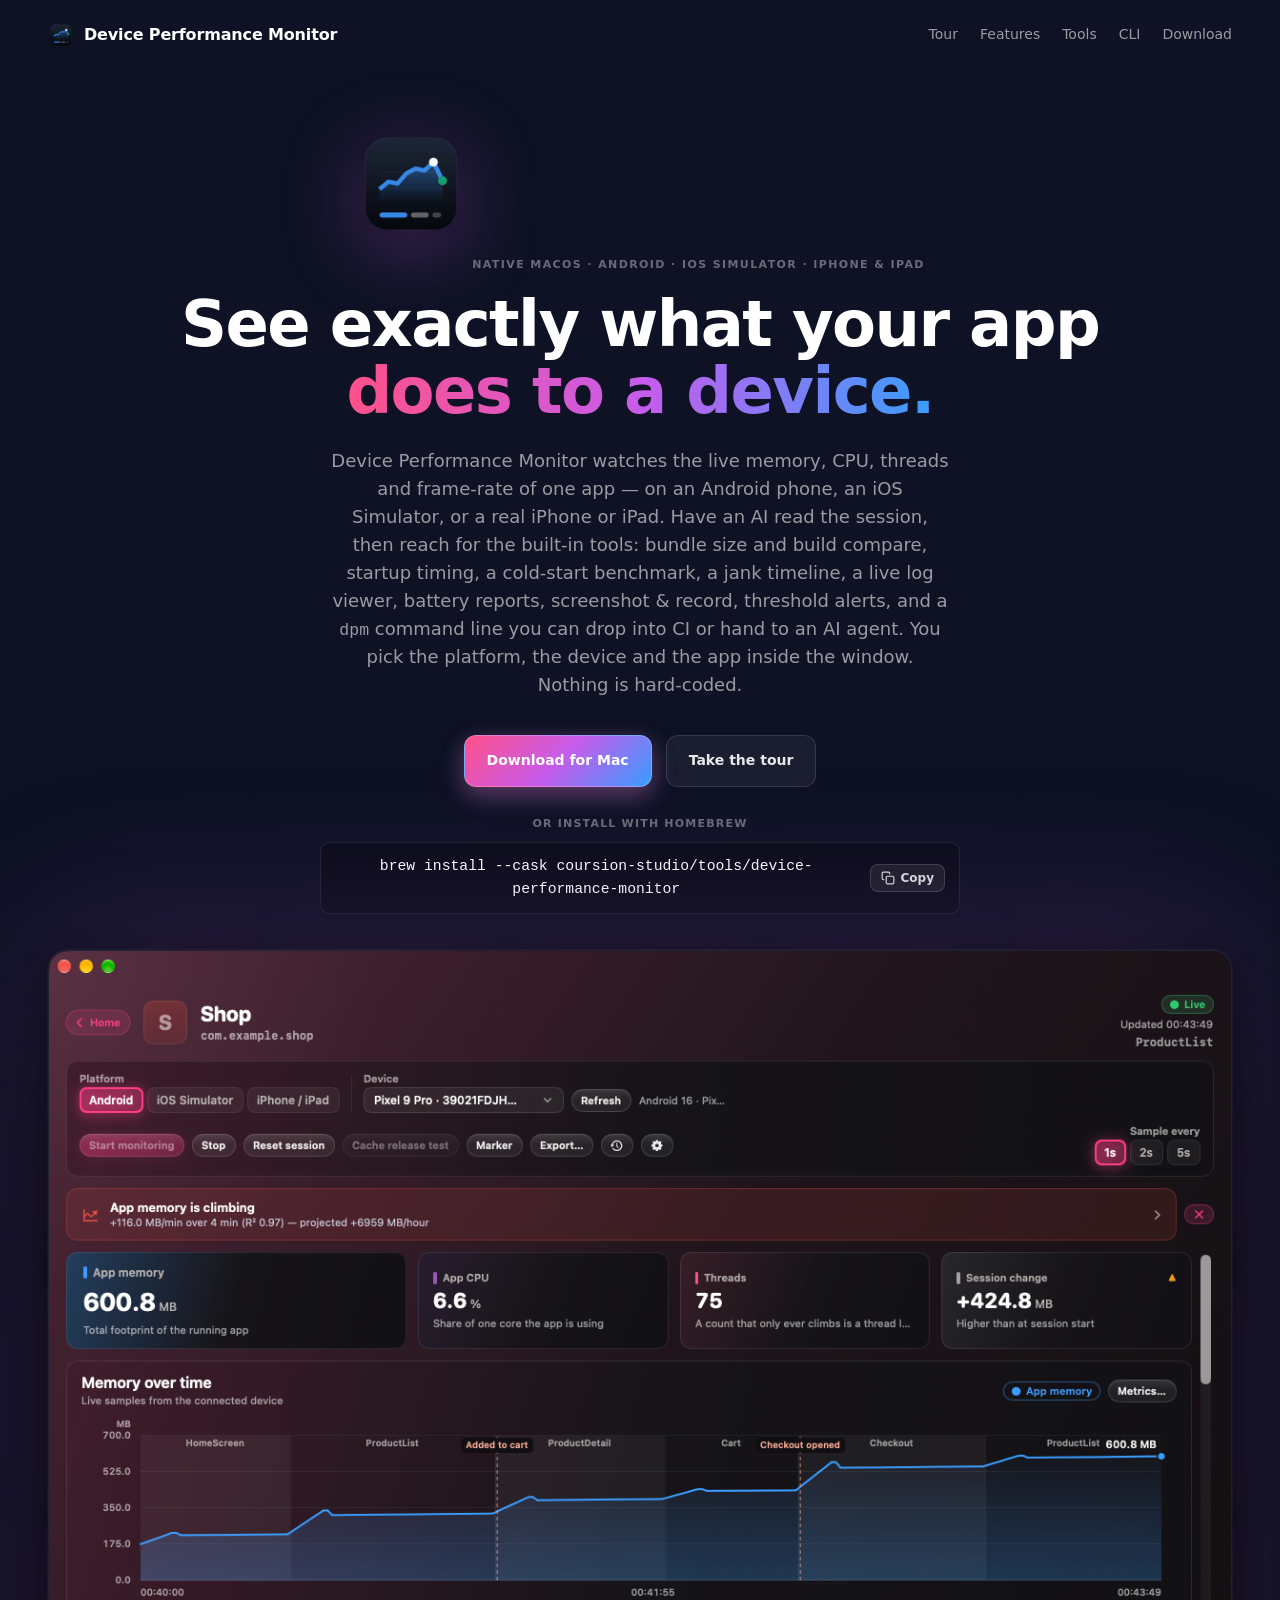
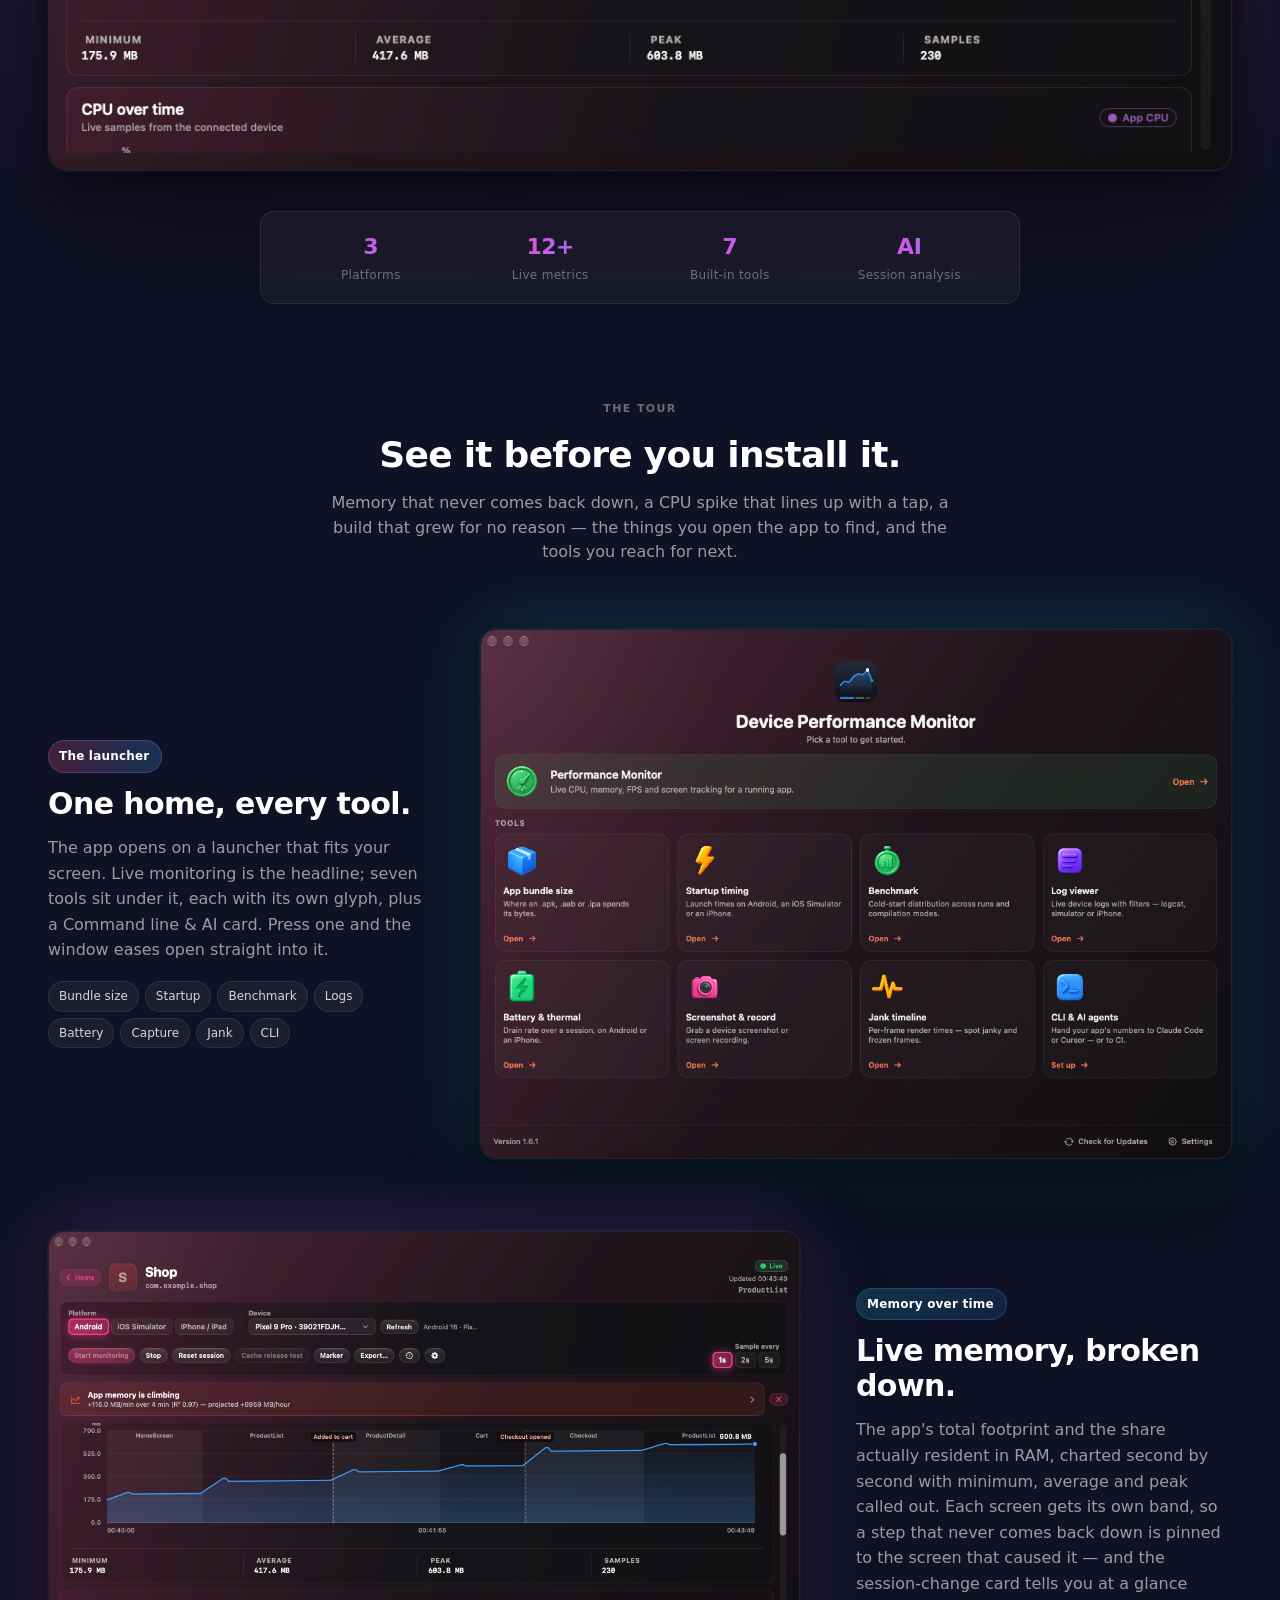
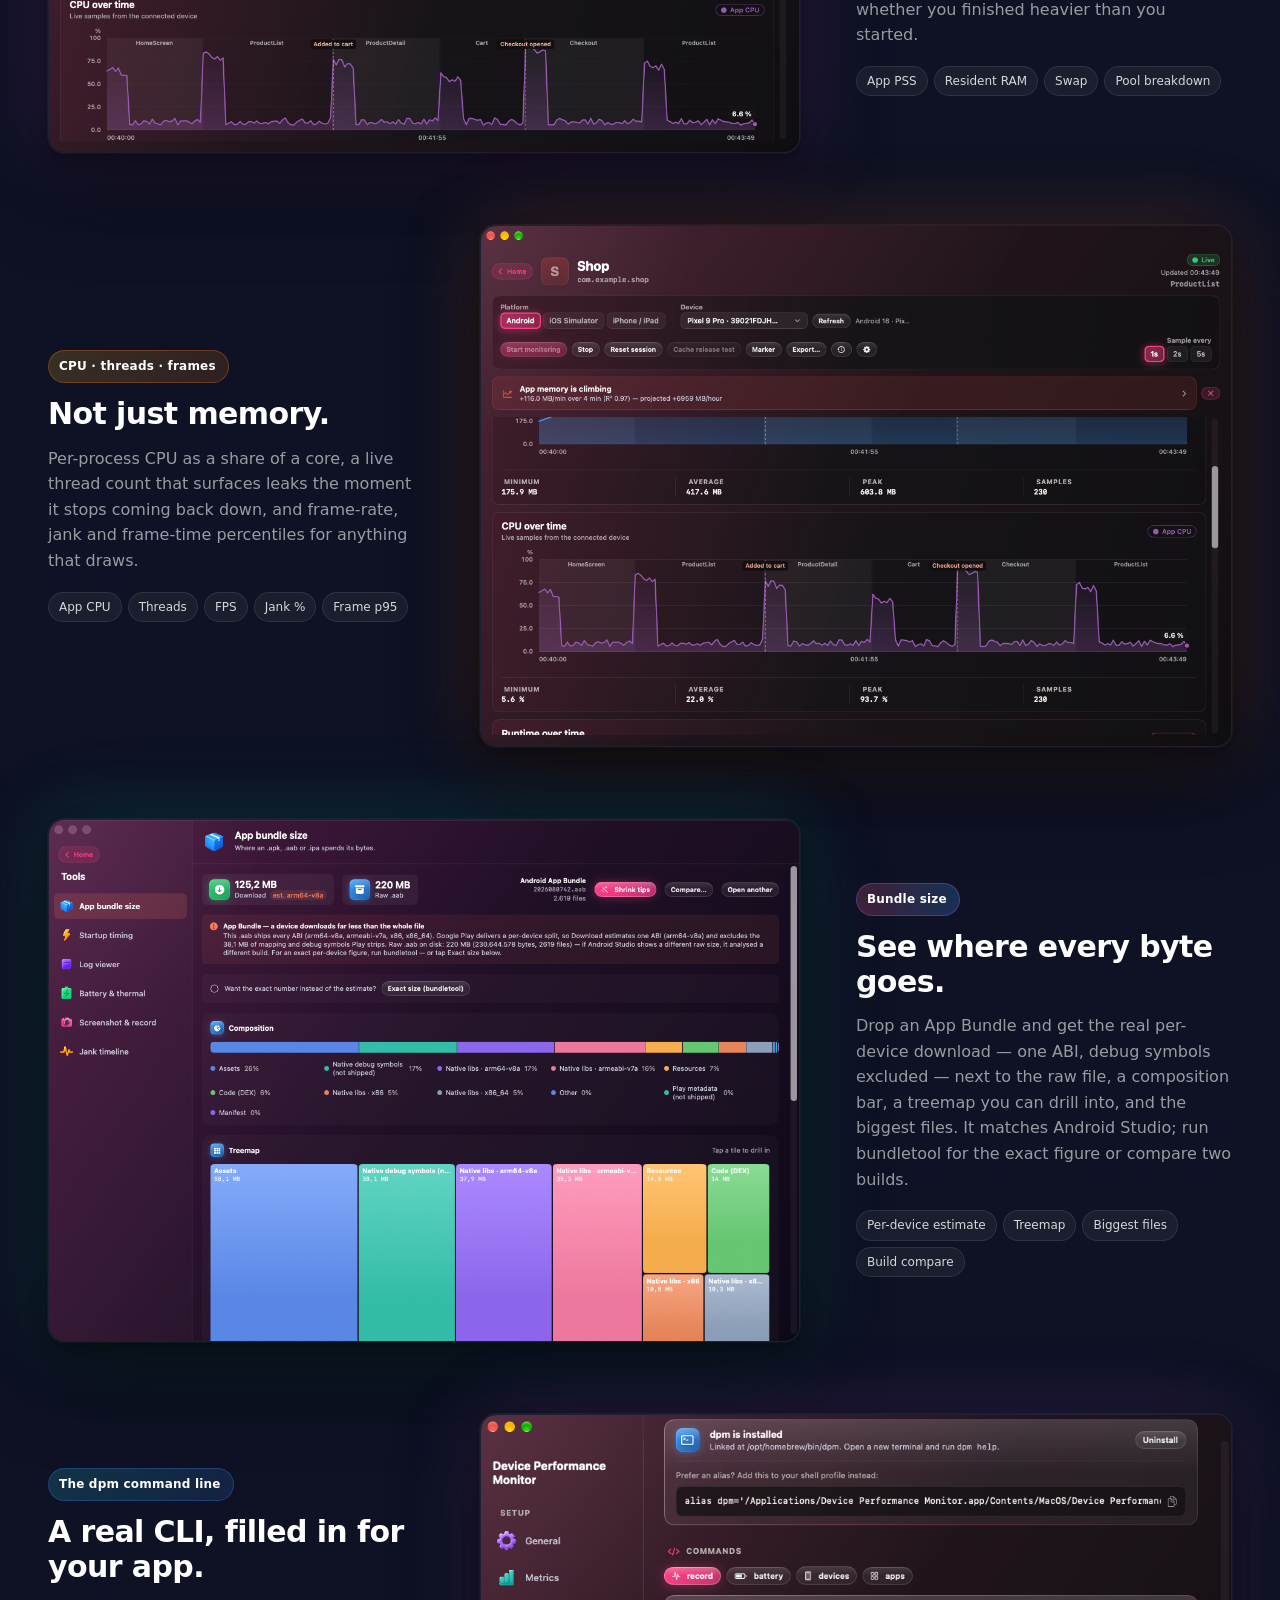
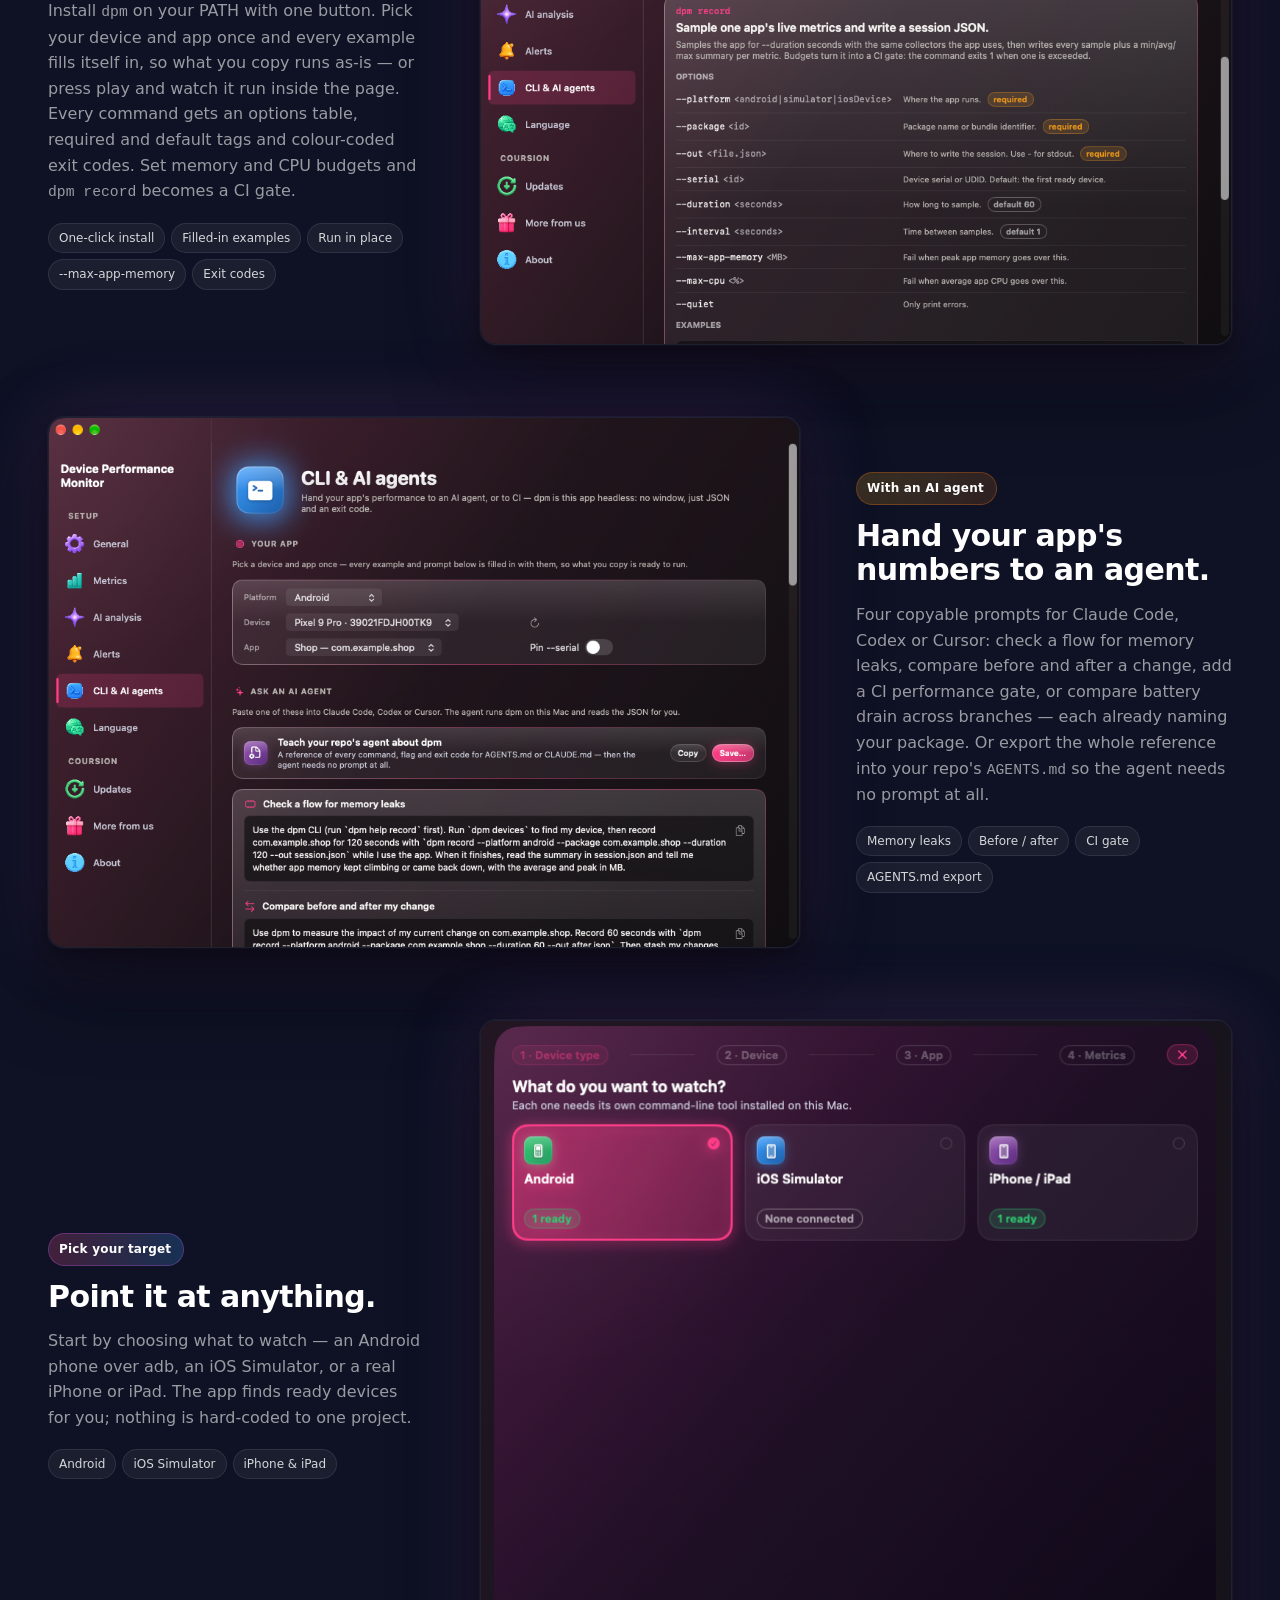
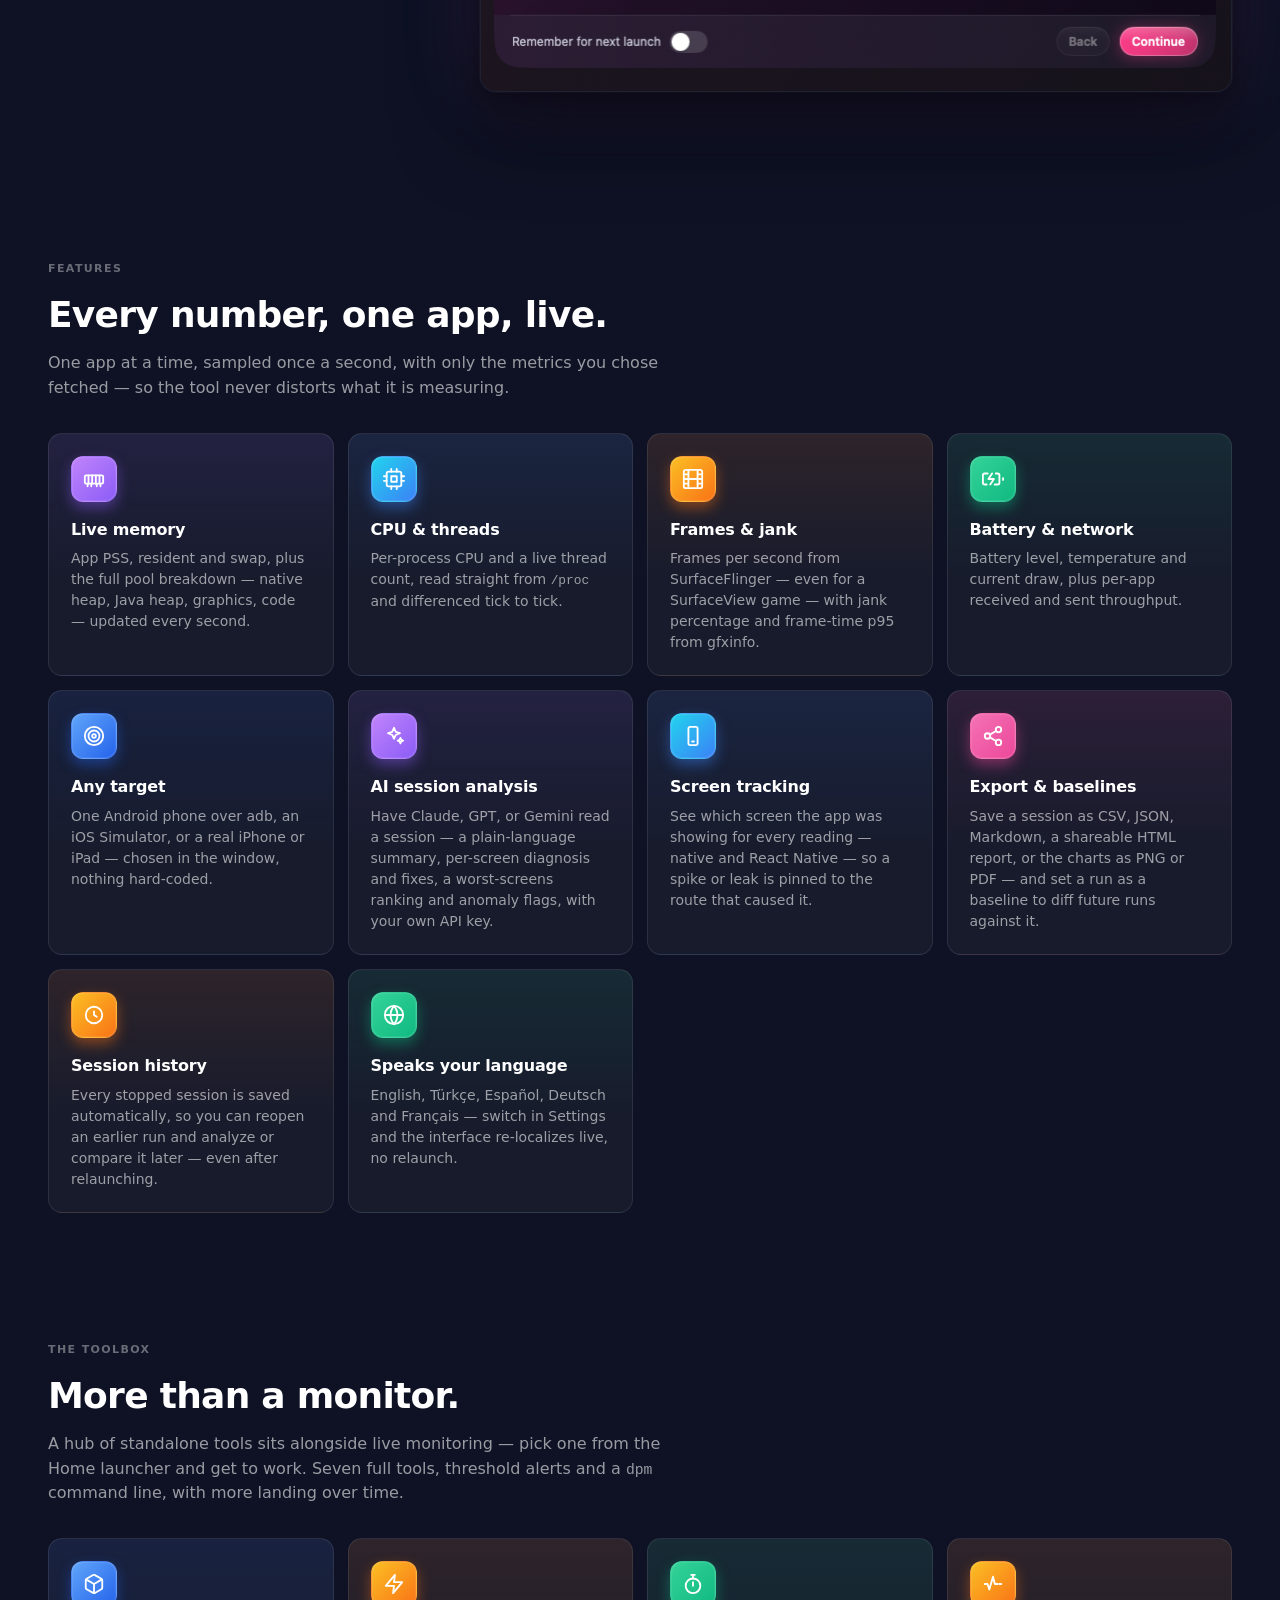
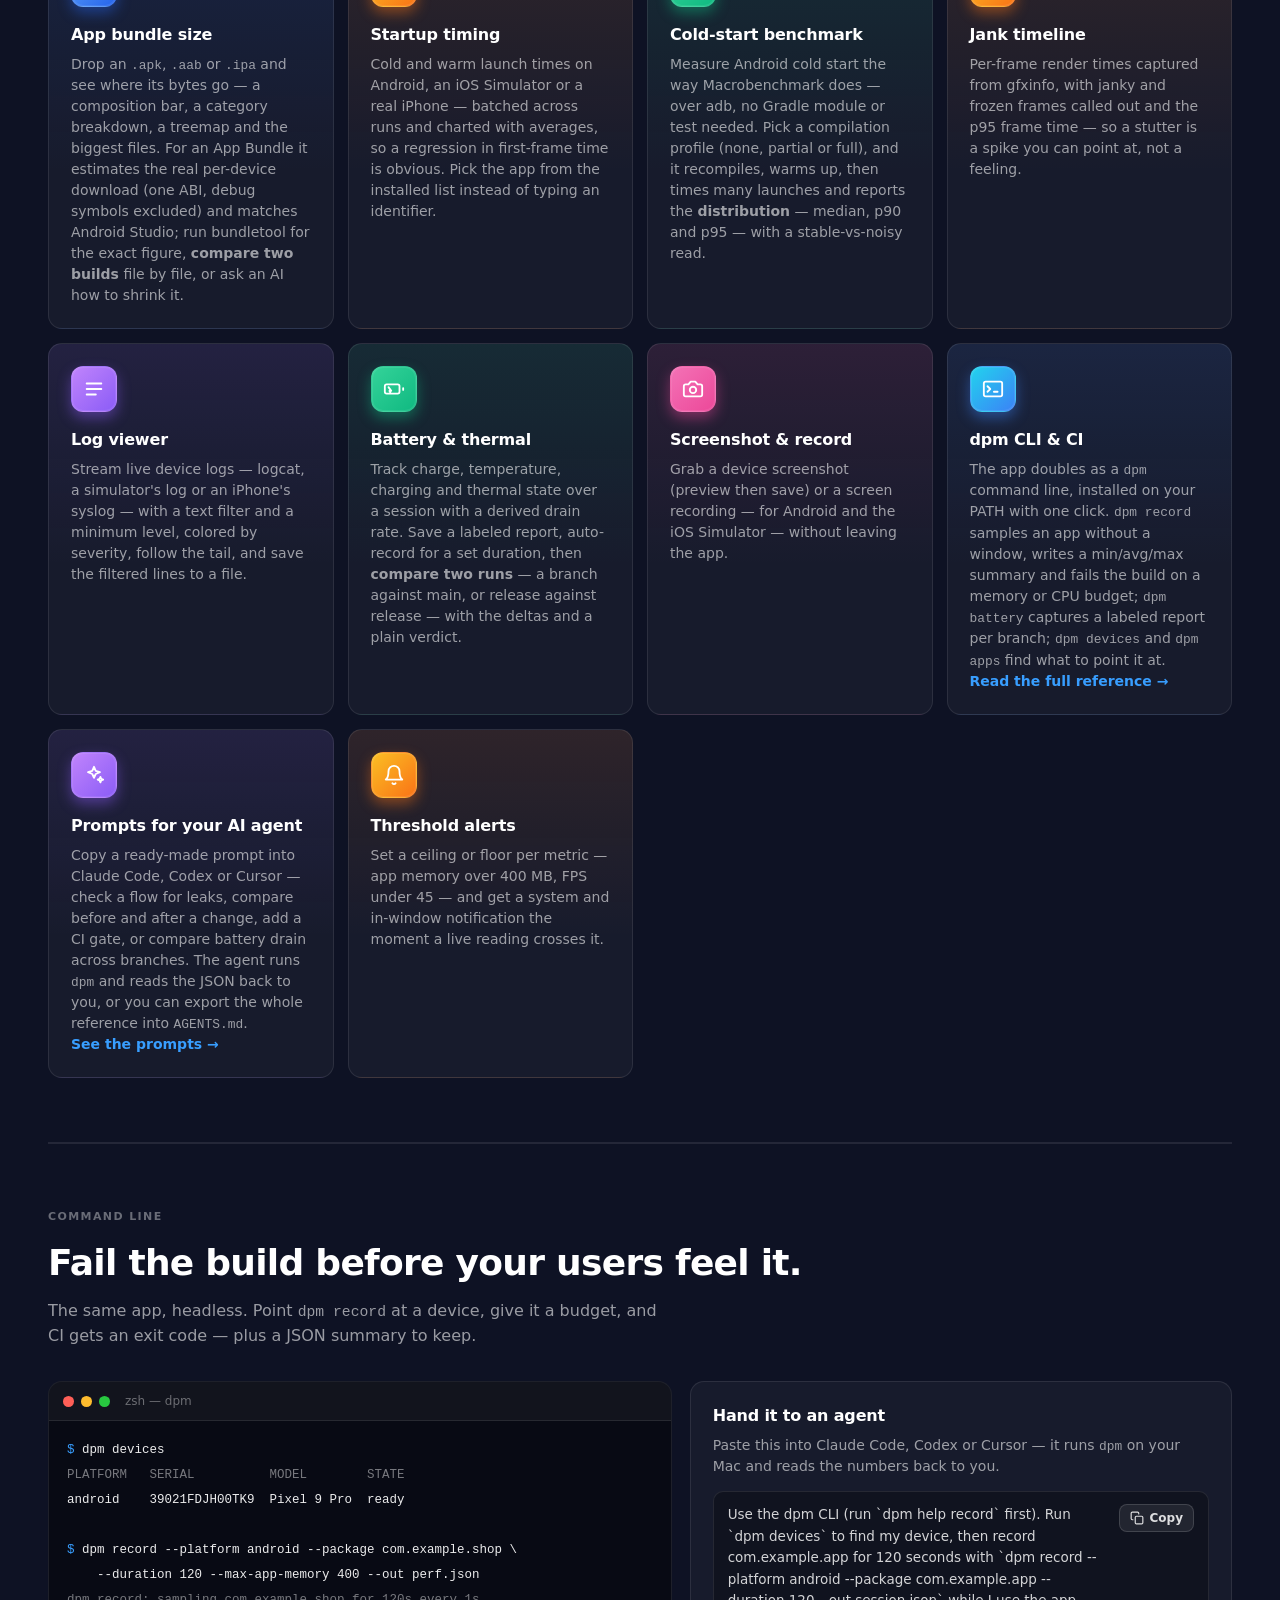
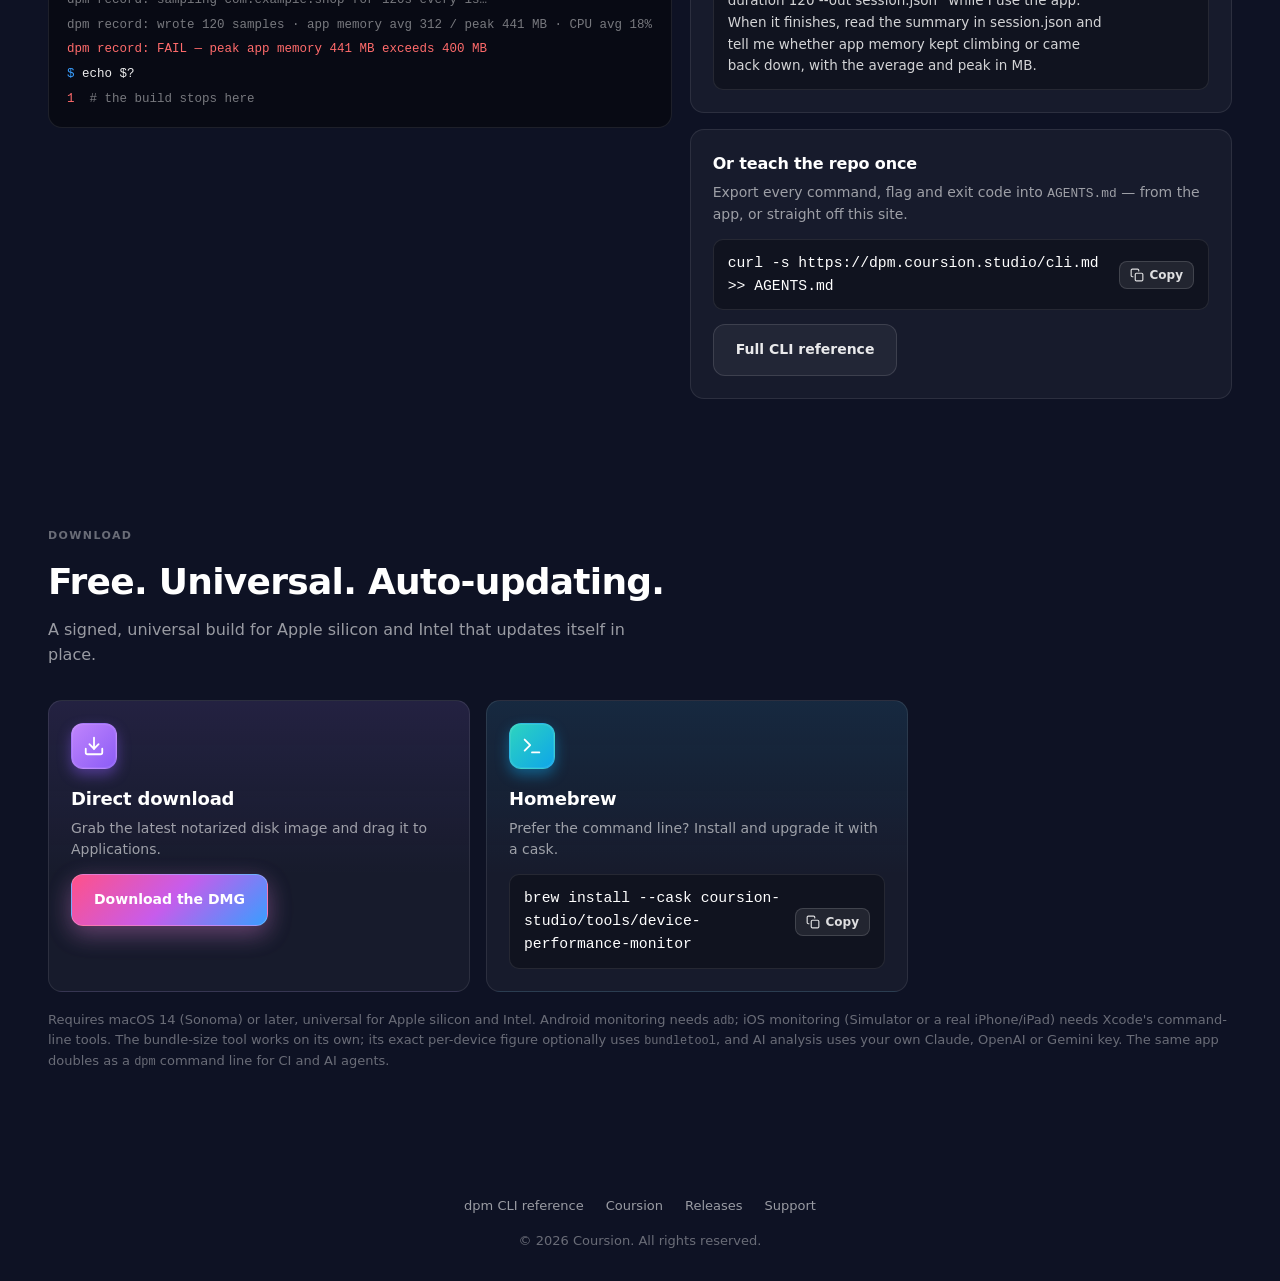
==== commit 3583aeae: "Site: re-shoot the dashboard, memory and CPU images from a demo session The old hero was a flat 10-s" ====
--- a/index.html
+++ b/index.html
@@ -165,7 +165,7 @@
 
     <div class="hero-shot-wrap">
       <figure class="window shot-hero">
-        <img src="screenshot-dashboard.png" alt="Device Performance Monitor dashboard — live memory, CPU and thread charts for Sage on an iPhone simulator" />
+        <img src="screenshot-dashboard.png" alt="Device Performance Monitor dashboard — a shop app on a Pixel 9 Pro, memory climbing screen by screen with a leak warning, live CPU and thread counts" />
       </figure>
       <div class="hero-stats">
         <div class="stat"><strong>3</strong><span>Platforms</span></div>
@@ -201,13 +201,13 @@
           <div class="showcase-copy">
             <span class="chip chip-cyan">Memory over time</span>
             <h3>Live memory, broken down.</h3>
-            <p>The app's total footprint and the share actually resident in RAM, charted second by second with minimum, average and peak called out. The session-change card tells you at a glance whether you finished heavier than you started.</p>
+            <p>The app's total footprint and the share actually resident in RAM, charted second by second with minimum, average and peak called out. Each screen gets its own band, so a step that never comes back down is pinned to the screen that caused it — and the session-change card tells you at a glance whether you finished heavier than you started.</p>
             <ul class="pills">
               <li>App PSS</li><li>Resident RAM</li><li>Swap</li><li>Pool breakdown</li>
             </ul>
           </div>
           <figure class="window">
-            <img src="shot-memory.png" alt="Live memory chart with app memory and resident RAM, plus minimum, average and peak" />
+            <img src="shot-memory.png" alt="Memory over time climbing in steps as each screen loads, banded by screen with session markers, and minimum, average and peak below" />
           </figure>
         </div>
 
@@ -221,7 +221,7 @@
             </ul>
           </div>
           <figure class="window">
-            <img src="shot-cpu.png" alt="CPU over time chart with per-process CPU usage and summary statistics" />
+            <img src="shot-cpu.png" alt="CPU over time with a spike on every screen transition, banded by screen, and minimum, average and peak below" />
           </figure>
         </div>
 
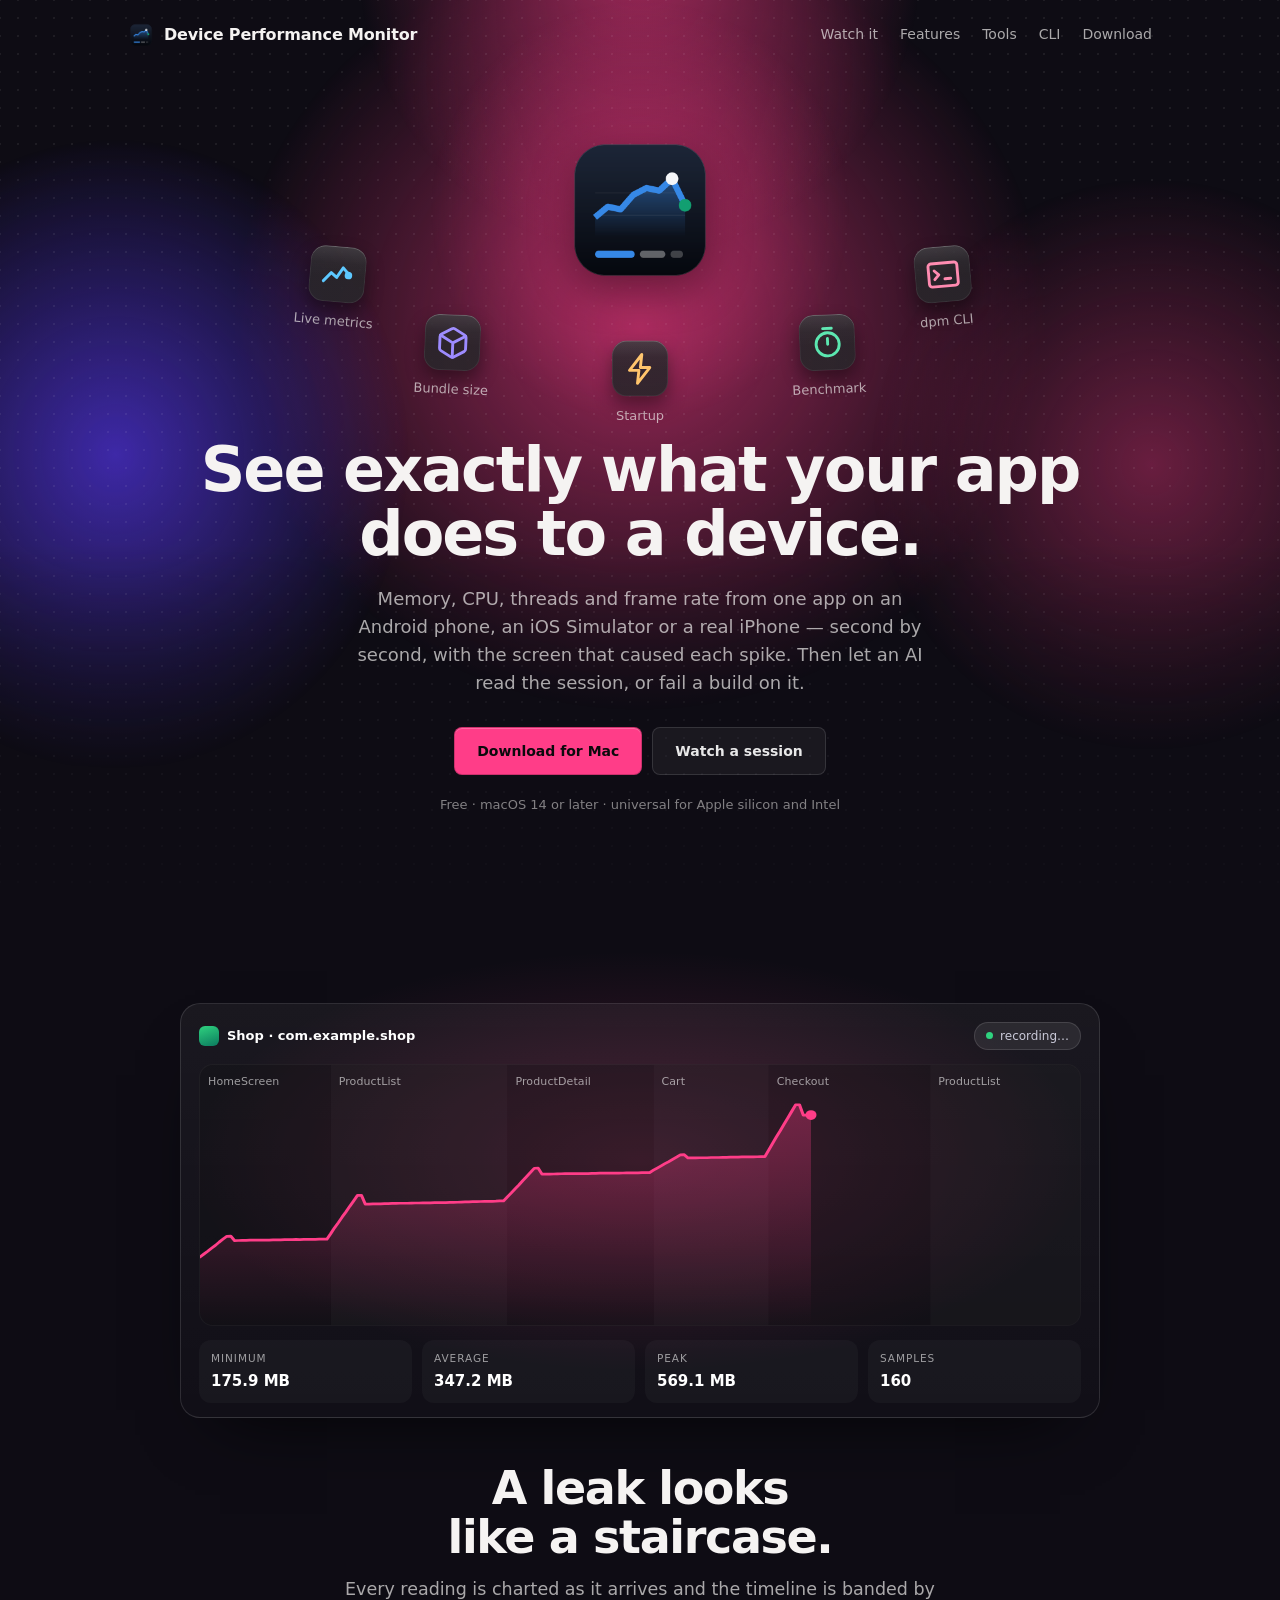
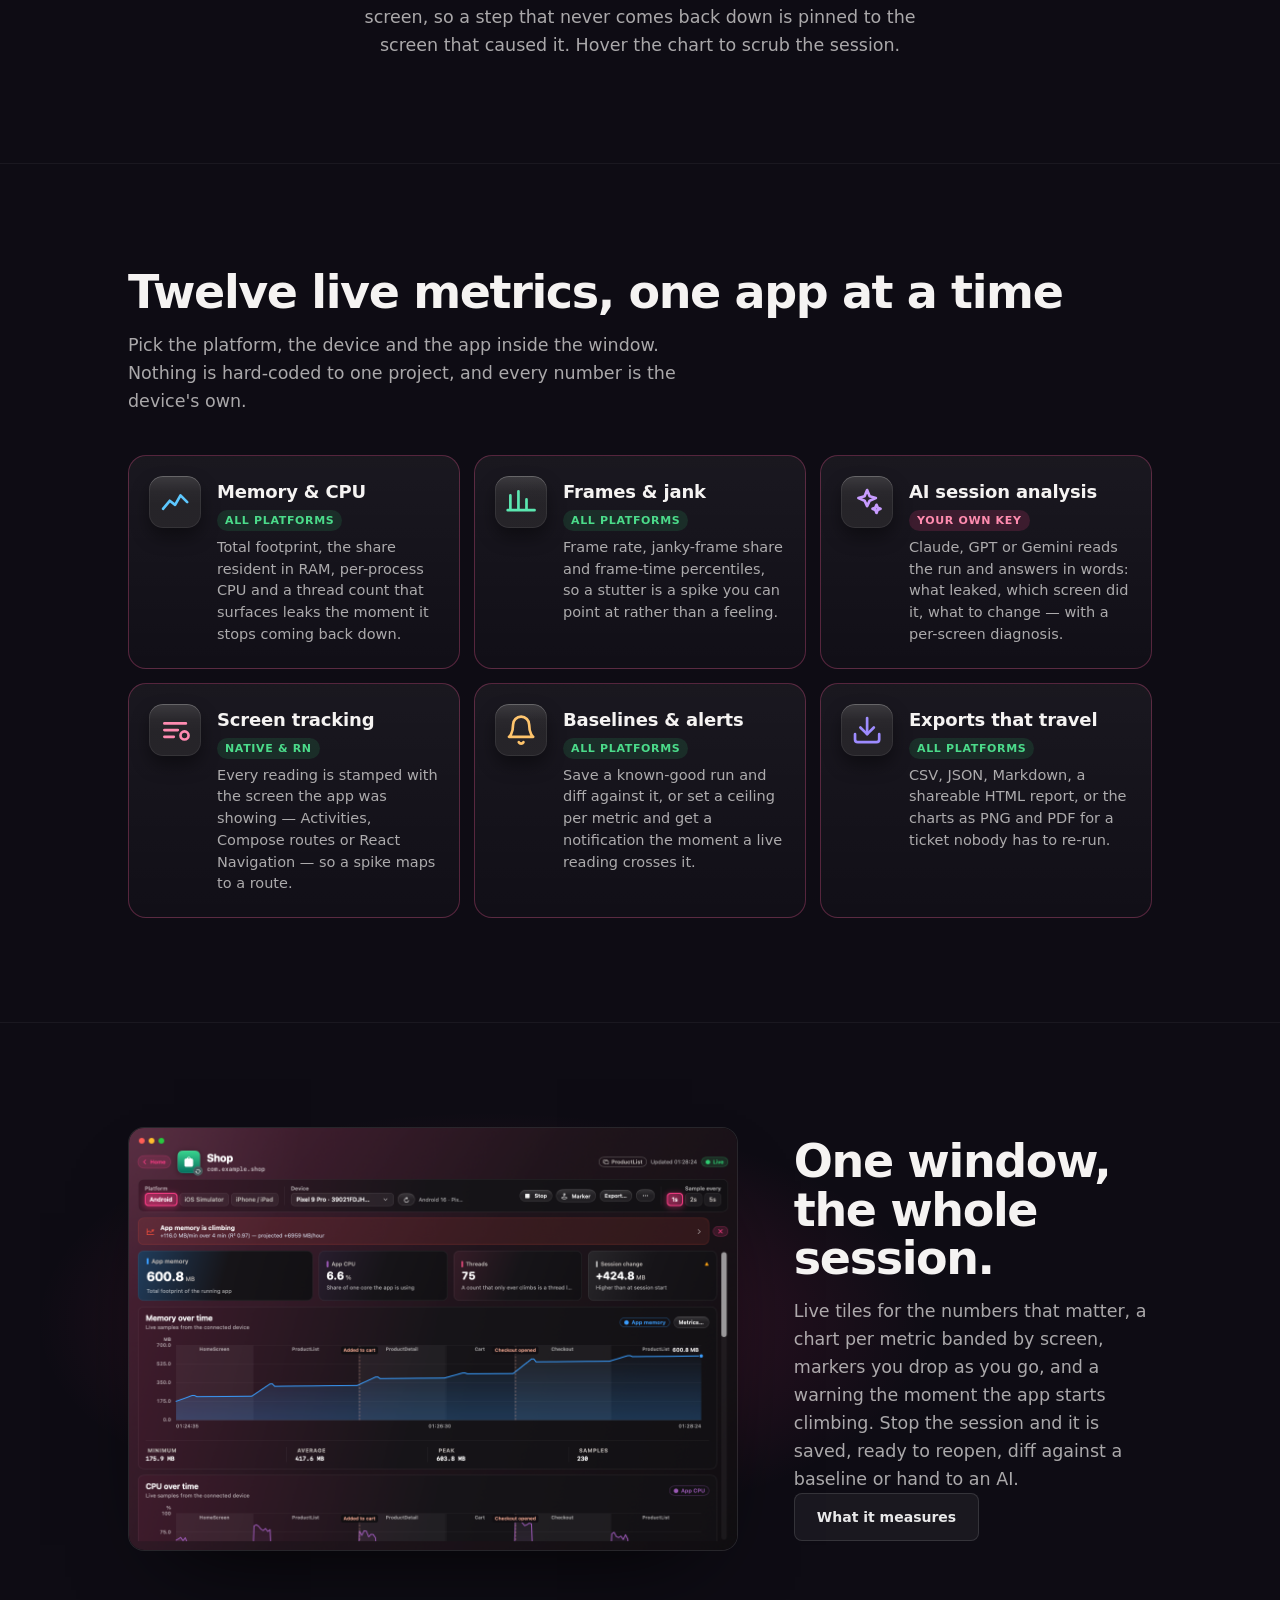
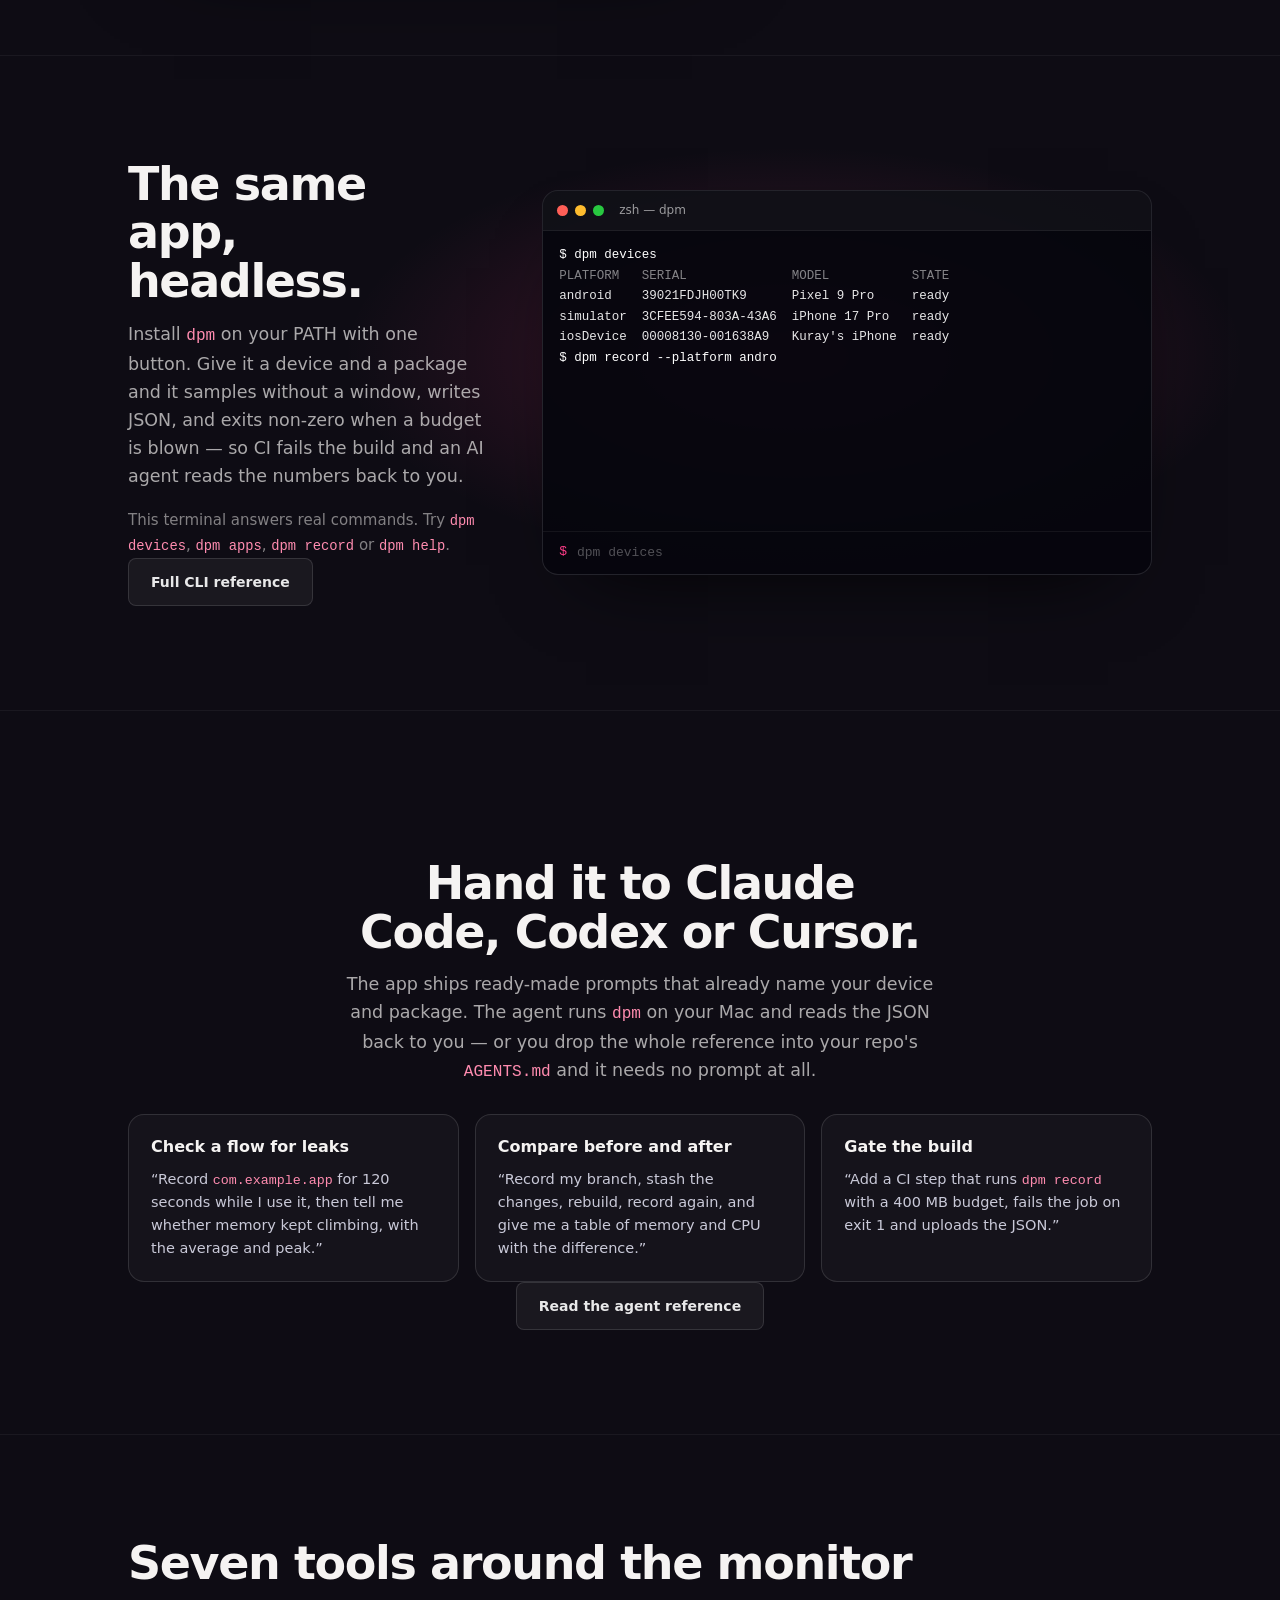
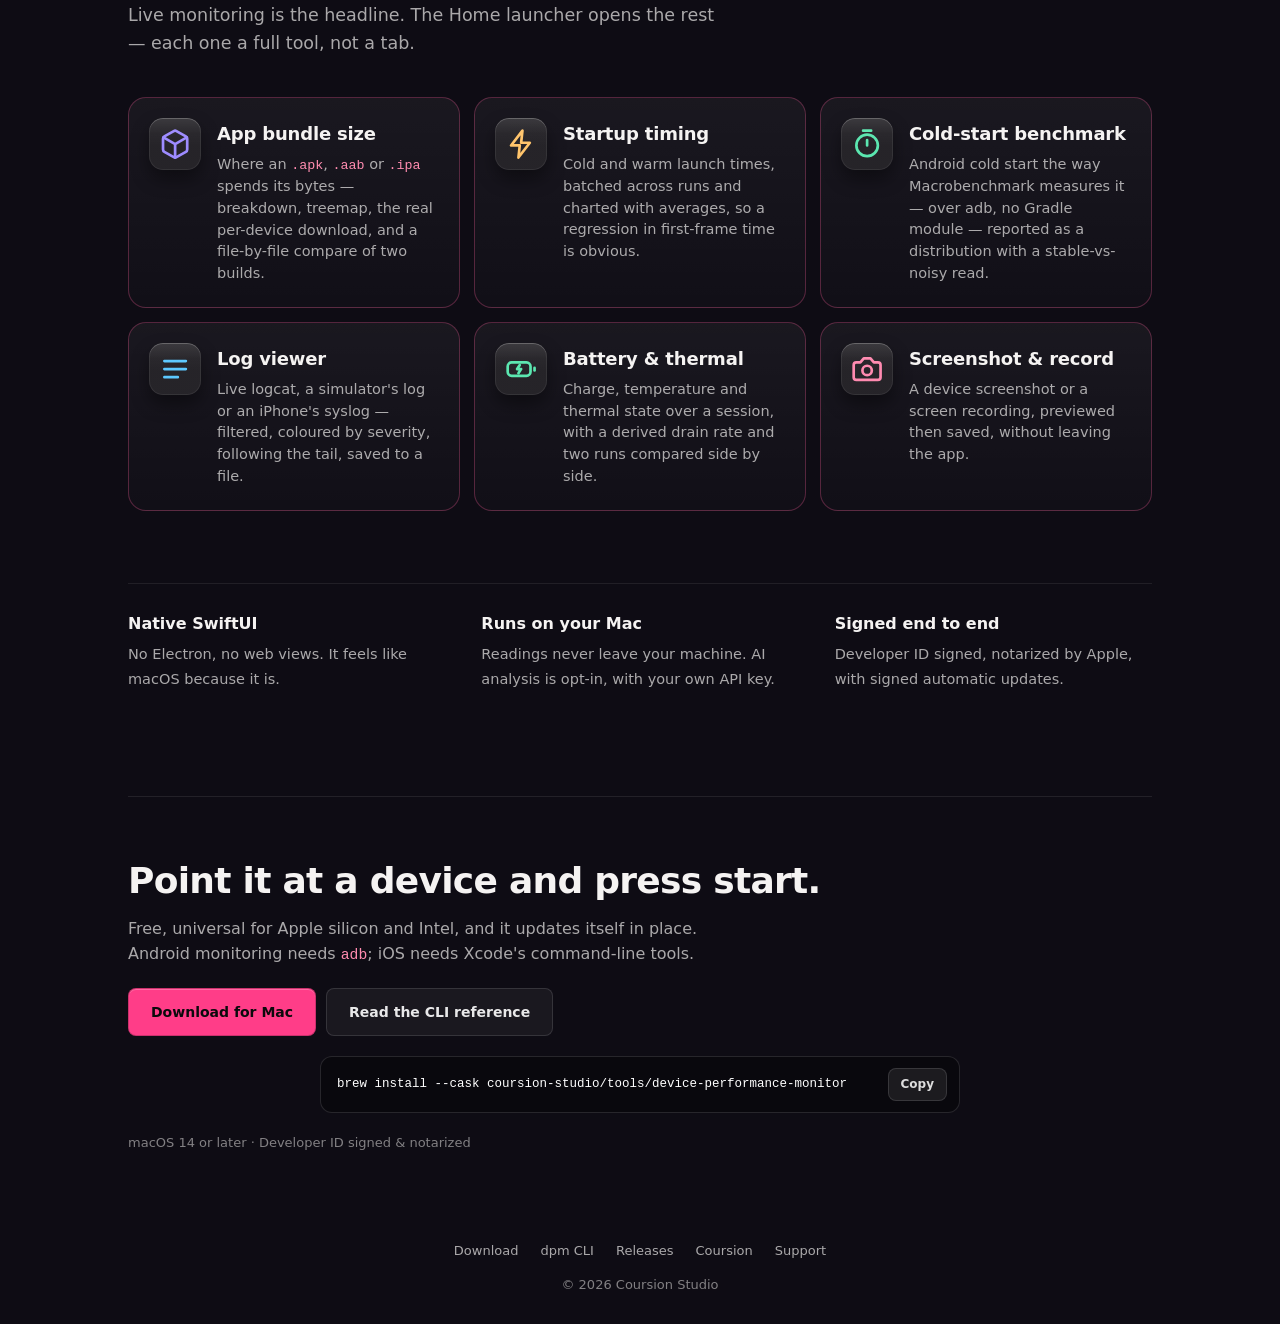
==== commit 225d38c5: "Site: rebuild on the Coursion stage design The page now leads with a lit stage the way Hutch's does:" ====
--- a/index.html
+++ b/index.html
@@ -2,502 +2,248 @@
 <html lang="en">
 <head>
   <meta charset="utf-8" />
-  <meta name="viewport" content="width=device-width,initial-scale=1" />
-  <title>Device Performance Monitor — live memory, CPU &amp; FPS, AI analysis, a device toolbox and a dpm CLI for Mac</title>
-  <meta name="description" content="A native macOS app that watches the live memory, CPU, threads and frame-rate of one app on an Android phone, an iOS Simulator, or a real iPhone or iPad — with AI session analysis and a toolbox: app bundle size &amp; build compare, startup timing, a cold-start benchmark, jank timeline, log viewer, battery reports, screenshot &amp; record, threshold alerts and a dpm command line for CI and AI agents. Nothing hard-coded." />
-  <meta property="og:title" content="Device Performance Monitor" />
-  <meta property="og:description" content="Live memory, CPU, thread and frame-rate monitoring for one app on Android, an iOS Simulator or a real iPhone/iPad — plus AI analysis and a toolbox: bundle size &amp; compare, startup timing, cold-start benchmark, jank, logs, battery reports, capture, alerts and a dpm CLI for CI and AI agents." />
+  <meta name="viewport" content="width=device-width, initial-scale=1" />
+  <title>Device Performance Monitor — see what your app does to a device</title>
+  <meta name="description" content="A native macOS app that watches the live memory, CPU, threads and frame rate of one app on an Android phone, an iOS Simulator or a real iPhone — with AI session analysis, a device toolbox and a dpm command line for CI and AI agents." />
+  <link rel="canonical" href="https://dpm.coursion.studio/" />
+  <link rel="icon" type="image/png" href="icon.png" />
+  <link rel="stylesheet" href="stage.css" />
+  <link rel="stylesheet" href="dpm.css" />
   <meta property="og:type" content="website" />
   <meta property="og:url" content="https://dpm.coursion.studio/" />
+  <meta property="og:title" content="Device Performance Monitor" />
+  <meta property="og:description" content="Live memory, CPU, threads and frame rate for one app on Android, an iOS Simulator or a real iPhone — plus AI analysis, seven tools and a dpm CLI for CI and AI agents." />
   <meta property="og:image" content="https://dpm.coursion.studio/screenshot-dashboard.png" />
   <meta name="twitter:card" content="summary_large_image" />
-  <link rel="icon" href="icon.png" />
-  <link rel="stylesheet" href="styles.css" />
-  <style>
-    /* command snippet + install cards — small additions on top of the shared house style */
-    code {
-      font-family: ui-monospace, "SF Mono", Menlo, Monaco, monospace;
-      font-size: 0.92em;
-    }
-    .cmd {
-      display: flex;
-      align-items: center;
-      justify-content: space-between;
-      gap: 12px;
-      background: rgba(0, 0, 0, 0.28);
-      border: 1px solid var(--card-stroke);
-      border-radius: 10px;
-      padding: 12px 14px;
-      margin-top: 14px;
-      color: #fff;
-    }
-    .cmd code { white-space: normal; overflow-wrap: anywhere; }
-    .install-grid {
-      display: grid;
-      gap: 16px;
-      grid-template-columns: 1fr 1fr;
-      max-width: 860px;
-    }
-    @media (max-width: 720px) { .install-grid { grid-template-columns: 1fr; } }
-    .install-grid .card h3 { font-size: 18px; }
-    .install-grid .req { color: var(--text-tertiary); font-size: 13px; margin-top: 14px; }
-    /* Homebrew command in the hero */
-    .hero-cmd { max-width: 640px; margin: 28px auto 0; }
-    .hero-cmd-label {
-      display: block;
-      font-size: 11px;
-      font-weight: 600;
-      letter-spacing: 1.2px;
-      text-transform: uppercase;
-      color: var(--text-tertiary);
-      margin-bottom: 10px;
-    }
-    .hero-cmd .cmd { margin-top: 0; }
-    /* copy button inside the command box */
-    .copy-btn {
-      flex-shrink: 0;
-      display: inline-flex;
-      align-items: center;
-      gap: 6px;
-      background: rgba(255, 255, 255, 0.08);
-      border: 1px solid rgba(255, 255, 255, 0.14);
-      color: rgba(255, 255, 255, 0.85);
-      border-radius: 8px;
-      padding: 6px 10px;
-      font-size: 12px;
-      font-weight: 600;
-      cursor: pointer;
-      font-family: inherit;
-      transition: background 0.15s ease, border-color 0.15s ease, color 0.15s ease;
-    }
-    .copy-btn:hover { background: rgba(255, 255, 255, 0.15); }
-    .copy-btn svg { width: 14px; height: 14px; }
-    .copy-btn.copied { color: #34d399; border-color: rgba(52, 211, 153, 0.45); }
-    .cli-grid {
-      display: grid;
-      gap: 18px;
-      grid-template-columns: 1.15fr 1fr;
-      align-items: start;
-      margin-top: 22px;
-    }
-    .terminal {
-      background: rgba(0, 0, 0, 0.42);
-      border: 1px solid var(--card-stroke);
-      border-radius: var(--radius-card);
-      overflow: hidden;
-    }
-    .terminal-bar {
-      display: flex;
-      align-items: center;
-      gap: 7px;
-      padding: 10px 14px;
-      border-bottom: 1px solid var(--card-stroke);
-      background: rgba(255, 255, 255, 0.04);
-    }
-    .terminal-bar span {
-      width: 11px; height: 11px; border-radius: 50%;
-      background: rgba(255, 255, 255, 0.18);
-    }
-    .terminal-bar span:first-child { background: #ff5f57; }
-    .terminal-bar span:nth-child(2) { background: #febc2e; }
-    .terminal-bar span:nth-child(3) { background: #28c840; }
-    .terminal-bar em {
-      margin-left: 8px; font-style: normal; font-size: 12px; color: var(--text-tertiary);
-    }
-    .terminal pre { margin: 0; padding: 16px 18px; overflow-x: auto; }
-    .terminal code {
-      font-family: ui-monospace, "SF Mono", Menlo, Monaco, monospace;
-      font-size: 12.5px; line-height: 1.75; color: rgba(255, 255, 255, 0.92); white-space: pre;
-    }
-    .terminal .p { color: var(--brand-blue); }
-    .terminal .dim { color: rgba(255, 255, 255, 0.45); }
-    .terminal .bad { color: #ff6b6b; }
-    .card-link { margin: 10px 0 0; }
-    .card-link a {
-      color: var(--brand-blue);
-      text-decoration: none;
-      font-weight: 600;
-      font-size: 14px;
-    }
-    .card-link a:hover { text-decoration: underline; }
-    .cli-side { display: grid; gap: 16px; }
-    .cli-side .card { margin: 0; }
-    .prompt-cmd { align-items: flex-start; }
-    .prompt-cmd code {
-      font-family: inherit; font-size: 13.5px; line-height: 1.6;
-      color: rgba(255, 255, 255, 0.82);
-    }
-    @media (max-width: 900px) { .cli-grid { grid-template-columns: 1fr; } }
-  </style>
+  <meta name="theme-color" content="#070A1C" />
+  <script type="application/ld+json">
+  {
+    "@context": "https://schema.org",
+    "@type": "SoftwareApplication",
+    "name": "Device Performance Monitor",
+    "url": "https://dpm.coursion.studio/",
+    "applicationCategory": "DeveloperApplication",
+    "operatingSystem": "macOS 14 or later",
+    "description": "Live memory, CPU, thread and frame-rate monitoring for one app on Android, an iOS Simulator or a real iPhone or iPad, with AI session analysis and a dpm command line for CI and AI agents.",
+    "offers": { "@type": "Offer", "price": "0", "priceCurrency": "USD" },
+    "publisher": { "@type": "Organization", "name": "Coursion Studio" }
+  }
+  </script>
+  <script>document.documentElement.classList.add("js");window.__rv=setTimeout(function(){document.documentElement.classList.add("reveal-all")},4000);</script>
+  <script defer src="palettes.js"></script>
+  <script>
+    window.STAGE = {
+      download: "https://github.com/Coursion-Studio/device-performance-monitor-website/releases/latest",
+      palette: "aurora"
+    };
+  </script>
+  <script defer src="stage.js"></script>
+  <script defer src="dpm.js"></script>
 </head>
 <body>
-  <div class="bg"></div>
+  <a class="skip" href="#features">Skip to the features</a>
+
+  <header class="stage-hero reveal" data-live>
+    <div class="mesh" aria-hidden="true"><i class="m1"></i><i class="m2"></i><i class="m3"></i><i class="m4"></i></div>
+    <div class="container">
+      <nav class="top">
+        <a class="brand" href="#"><img src="icon.png" alt="" width="26" height="26" /><span>Device Performance Monitor</span></a>
+        <div class="links">
+          <a href="#live">Watch it</a>
+          <a href="#features">Features</a>
+          <a href="#tools">Tools</a>
+          <a href="cli.html">CLI</a>
+          <a class="keep" href="#download">Download</a>
+        </div>
+      </nav>
+
+      <div class="fan" role="img" aria-label="The Device Performance Monitor icon with its tools fanned out beneath it.">
+        <img class="fan-icon" src="icon.png" alt="" width="160" height="160" fetchpriority="high" />
+        <span class="fan-item"><span class="tile"><svg viewBox="0 0 24 24" fill="none" stroke="#5CC8FF" stroke-width="2" stroke-linecap="round" stroke-linejoin="round"><path d="M3 17l5-6 4 3 4-7 5 5"/><circle cx="20" cy="12" r="1.6" fill="#5CC8FF"/></svg></span><b>Live metrics</b></span>
+        <span class="fan-item"><span class="tile"><svg viewBox="0 0 24 24" fill="none" stroke="#9D8BFF" stroke-width="2" stroke-linecap="round" stroke-linejoin="round"><path d="M21 16V8a2 2 0 0 0-1-1.73l-7-4a2 2 0 0 0-2 0l-7 4A2 2 0 0 0 3 8v8a2 2 0 0 0 1 1.73l7 4a2 2 0 0 0 2 0l7-4A2 2 0 0 0 21 16z"/><path d="m3.3 7 8.7 5 8.7-5M12 22V12"/></svg></span><b>Bundle size</b></span>
+        <span class="fan-item"><span class="tile"><svg viewBox="0 0 24 24" fill="none" stroke="#FFC46B" stroke-width="2" stroke-linecap="round" stroke-linejoin="round"><path d="M13 2 4.5 13H11l-1 9 8.5-11H12z"/></svg></span><b>Startup</b></span>
+        <span class="fan-item"><span class="tile"><svg viewBox="0 0 24 24" fill="none" stroke="#5BE7B0" stroke-width="2" stroke-linecap="round" stroke-linejoin="round"><circle cx="12" cy="13" r="8"/><path d="M12 13V9M9 2h6"/></svg></span><b>Benchmark</b></span>
+        <span class="fan-item"><span class="tile"><svg viewBox="0 0 24 24" fill="none" stroke="#FF8AB0" stroke-width="2" stroke-linecap="round" stroke-linejoin="round"><rect x="2" y="4" width="20" height="16" rx="2"/><path d="m6 9 3 3-3 3M13 15h4"/></svg></span><b>dpm CLI</b></span>
+      </div>
+
+      <div class="hero-copy">
+        <h1 class="rise" style="--d:.08s">See exactly what your app<br /> does to a device.</h1>
+        <p class="sub rise" style="--d:.14s">Memory, CPU, threads and frame rate from one app on an Android phone, an iOS Simulator or a real iPhone — second by second, with the screen that caused each spike. Then let an AI read the session, or fail a build on it.</p>
+        <div class="cta-row rise" style="--d:.2s">
+          <a class="btn primary" href="https://github.com/Coursion-Studio/device-performance-monitor-website/releases/latest" data-download>Download for Mac</a>
+          <a class="btn outline" href="#live">Watch a session</a>
+        </div>
+        <p class="req-note rise" style="--d:.24s">Free · macOS 14 or later · universal for Apple silicon and Intel</p>
+      </div>
+    </div>
+  </header>
+
+  <main>
+    <section id="live" class="sec reveal" data-stage="chart" aria-labelledby="live-title">
+      <div class="glow" aria-hidden="true"></div>
+      <div class="container">
+        <div class="chart-stage rise">
+          <div class="chart-head">
+            <span class="chart-app"><span class="chart-dot"></span>Shop · com.example.shop</span>
+            <span class="chart-live" data-chart-state>recording…</span>
+          </div>
+          <div class="chart-plot" data-chart-plot>
+            <svg class="chart-svg" viewBox="0 0 720 240" preserveAspectRatio="none" aria-hidden="true">
+              <defs>
+                <linearGradient id="fillGrad" x1="0" y1="0" x2="0" y2="1">
+                  <stop offset="0%" stop-color="var(--pal-accent)" stop-opacity=".34" />
+                  <stop offset="100%" stop-color="var(--pal-accent)" stop-opacity="0" />
+                </linearGradient>
+              </defs>
+              <g data-chart-bands></g>
+              <path data-chart-fill fill="url(#fillGrad)" d="" />
+              <path data-chart-line fill="none" stroke="var(--pal-accent)" stroke-width="2.5" stroke-linejoin="round" stroke-linecap="round" d="" />
+              <line data-chart-rule x1="0" y1="0" x2="0" y2="240" stroke="rgb(255 255 255 / .35)" stroke-width="1" stroke-dasharray="4 4" opacity="0" />
+              <circle data-chart-head r="4.5" fill="var(--pal-accent)" cx="0" cy="0" opacity="0" />
+            </svg>
+            <div class="chart-bandrow" data-chart-labels></div>
+            <div class="chart-readout" data-chart-readout hidden><b data-chart-value>—</b><span data-chart-screen>—</span></div>
+          </div>
+          <ul class="chart-stats">
+            <li><span>Minimum</span><b data-chart-min>—</b></li>
+            <li><span>Average</span><b data-chart-avg>—</b></li>
+            <li><span>Peak</span><b data-chart-peak>—</b></li>
+            <li><span>Samples</span><b data-chart-count>—</b></li>
+          </ul>
+        </div>
+        <div class="sec-head center">
+          <h2 id="live-title" class="rise" style="--d:.08s">A leak looks like a staircase.</h2>
+          <p class="rise" style="--d:.14s">Every reading is charted as it arrives and the timeline is banded by screen, so a step that never comes back down is pinned to the screen that caused it. Hover the chart to scrub the session.</p>
+        </div>
+      </div>
+    </section>
+
+    <section id="features" class="sec reveal">
+      <div class="container">
+        <div class="sec-head">
+          <h2 class="rise">Twelve live metrics, one app at a time</h2>
+          <p class="rise" style="--d:.06s">Pick the platform, the device and the app inside the window. Nothing is hard-coded to one project, and every number is the device's own.</p>
+        </div>
+        <ul class="feature-grid">
+          <li class="feature-card rise" style="--d:.08s"><span class="tile"><svg viewBox="0 0 24 24" fill="none" stroke="#5CC8FF" stroke-width="2" stroke-linecap="round" stroke-linejoin="round"><path d="M3 17l5-6 4 3 4-7 5 5"/></svg></span><div><h3>Memory &amp; CPU <span class="tier tier-free">All platforms</span></h3><p>Total footprint, the share resident in RAM, per-process CPU and a thread count that surfaces leaks the moment it stops coming back down.</p></div></li>
+          <li class="feature-card rise" style="--d:.12s"><span class="tile"><svg viewBox="0 0 24 24" fill="none" stroke="#5BE7B0" stroke-width="2" stroke-linecap="round" stroke-linejoin="round"><path d="M4 18V7M10 18V4M16 18v-8M2 18h20"/></svg></span><div><h3>Frames &amp; jank <span class="tier tier-free">All platforms</span></h3><p>Frame rate, janky-frame share and frame-time percentiles, so a stutter is a spike you can point at rather than a feeling.</p></div></li>
+          <li class="feature-card rise" style="--d:.16s"><span class="tile"><svg viewBox="0 0 24 24" fill="none" stroke="#C79BFF" stroke-width="2" stroke-linecap="round" stroke-linejoin="round"><path d="m12 3 1.9 4.6L18.5 9l-4.6 1.9L12 15l-1.9-4.1L5.5 9l4.6-1.4z"/><path d="M19 14l.9 2.1L22 17l-2.1.9L19 20l-.9-2.1L16 17l2.1-.9z"/></svg></span><div><h3>AI session analysis <span class="tier tier-mixed">Your own key</span></h3><p>Claude, GPT or Gemini reads the run and answers in words: what leaked, which screen did it, what to change — with a per-screen diagnosis.</p></div></li>
+          <li class="feature-card rise" style="--d:.2s"><span class="tile"><svg viewBox="0 0 24 24" fill="none" stroke="#FF8AB0" stroke-width="2" stroke-linecap="round" stroke-linejoin="round"><path d="M4 7h16M4 12h10M4 17h7"/><circle cx="19" cy="16" r="3"/></svg></span><div><h3>Screen tracking <span class="tier tier-free">Native &amp; RN</span></h3><p>Every reading is stamped with the screen the app was showing — Activities, Compose routes or React Navigation — so a spike maps to a route.</p></div></li>
+          <li class="feature-card rise" style="--d:.24s"><span class="tile"><svg viewBox="0 0 24 24" fill="none" stroke="#FFC46B" stroke-width="2" stroke-linecap="round" stroke-linejoin="round"><path d="M18 8A6 6 0 0 0 6 8c0 7-3 9-3 9h18s-3-2-3-9"/><path d="M13.73 21a2 2 0 0 1-3.46 0"/></svg></span><div><h3>Baselines &amp; alerts <span class="tier tier-free">All platforms</span></h3><p>Save a known-good run and diff against it, or set a ceiling per metric and get a notification the moment a live reading crosses it.</p></div></li>
+          <li class="feature-card rise" style="--d:.28s"><span class="tile"><svg viewBox="0 0 24 24" fill="none" stroke="#9D8BFF" stroke-width="2" stroke-linecap="round" stroke-linejoin="round"><path d="M21 15v4a2 2 0 0 1-2 2H5a2 2 0 0 1-2-2v-4"/><path d="m7 10 5 5 5-5"/><path d="M12 15V3"/></svg></span><div><h3>Exports that travel <span class="tier tier-free">All platforms</span></h3><p>CSV, JSON, Markdown, a shareable HTML report, or the charts as PNG and PDF for a ticket nobody has to re-run.</p></div></li>
+        </ul>
+      </div>
+    </section>
+
+    <section id="window" class="sec sec-split reveal" aria-labelledby="window-title">
+      <div class="glow" aria-hidden="true"></div>
+      <div class="container split reverse">
+        <div class="split-copy">
+          <h2 id="window-title" class="rise">One window, the whole session.</h2>
+          <p class="rise" style="--d:.06s">Live tiles for the numbers that matter, a chart per metric banded by screen, markers you drop as you go, and a warning the moment the app starts climbing. Stop the session and it is saved, ready to reopen, diff against a baseline or hand to an AI.</p>
+          <div class="cta-row rise" style="--d:.12s">
+            <a class="btn outline" href="#features">What it measures</a>
+          </div>
+        </div>
+        <div class="split-stage">
+          <figure class="shot rise">
+            <img src="screenshot-dashboard.png" alt="The Device Performance Monitor dashboard: a shop app on a Pixel 9 Pro with memory climbing screen by screen, a leak warning and live CPU and thread tiles" width="1240" height="860" loading="lazy" />
+          </figure>
+        </div>
+      </div>
+    </section>
+
+    <section id="cli" class="sec sec-split reveal" data-stage="terminal" aria-labelledby="cli-title">
+      <div class="glow" aria-hidden="true"></div>
+      <div class="container split">
+        <div class="split-copy">
+          <h2 id="cli-title" class="rise">The same app, headless.</h2>
+          <p class="rise" style="--d:.06s">Install <code>dpm</code> on your PATH with one button. Give it a device and a package and it samples without a window, writes JSON, and exits non-zero when a budget is blown — so CI fails the build and an AI agent reads the numbers back to you.</p>
+          <p class="aside rise" style="--d:.1s">This terminal answers real commands. Try <code>dpm devices</code>, <code>dpm apps</code>, <code>dpm record</code> or <code>dpm help</code>.</p>
+          <div class="cta-row rise" style="--d:.14s">
+            <a class="btn outline" href="cli.html">Full CLI reference</a>
+          </div>
+        </div>
+        <div class="split-stage">
+          <div class="term rise" data-term>
+            <div class="term-bar"><span></span><span></span><span></span><em>zsh — dpm</em></div>
+            <div class="term-body" data-term-body></div>
+            <div class="term-input">
+              <span class="term-prompt">$</span>
+              <input data-term-input type="text" spellcheck="false" autocomplete="off" aria-label="Type a dpm command" placeholder="dpm devices" />
+            </div>
+          </div>
+        </div>
+      </div>
+    </section>
+
+    <section id="agents" class="sec reveal" aria-labelledby="agents-title">
+      <div class="container">
+        <div class="sec-head center">
+          <h2 id="agents-title" class="rise">Hand it to Claude Code, Codex or Cursor.</h2>
+          <p class="rise" style="--d:.06s">The app ships ready-made prompts that already name your device and package. The agent runs <code>dpm</code> on your Mac and reads the JSON back to you — or you drop the whole reference into your repo's <code>AGENTS.md</code> and it needs no prompt at all.</p>
+        </div>
+        <ul class="prompt-grid">
+          <li class="prompt-card rise" style="--d:.08s"><h3>Check a flow for leaks</h3><p>“Record <code>com.example.app</code> for 120 seconds while I use it, then tell me whether memory kept climbing, with the average and peak.”</p></li>
+          <li class="prompt-card rise" style="--d:.12s"><h3>Compare before and after</h3><p>“Record my branch, stash the changes, rebuild, record again, and give me a table of memory and CPU with the difference.”</p></li>
+          <li class="prompt-card rise" style="--d:.16s"><h3>Gate the build</h3><p>“Add a CI step that runs <code>dpm record</code> with a 400 MB budget, fails the job on exit 1 and uploads the JSON.”</p></li>
+        </ul>
+        <div class="cta-row center rise" style="--d:.2s">
+          <a class="btn outline" href="cli.md">Read the agent reference</a>
+        </div>
+      </div>
+    </section>
+
+    <section id="tools" class="sec reveal">
+      <div class="container">
+        <div class="sec-head">
+          <h2 class="rise">Seven tools around the monitor</h2>
+          <p class="rise" style="--d:.06s">Live monitoring is the headline. The Home launcher opens the rest — each one a full tool, not a tab.</p>
+        </div>
+        <ul class="feature-grid">
+          <li class="feature-card rise" style="--d:.08s"><span class="tile"><svg viewBox="0 0 24 24" fill="none" stroke="#9D8BFF" stroke-width="2" stroke-linecap="round" stroke-linejoin="round"><path d="M21 16V8a2 2 0 0 0-1-1.73l-7-4a2 2 0 0 0-2 0l-7 4A2 2 0 0 0 3 8v8a2 2 0 0 0 1 1.73l7 4a2 2 0 0 0 2 0l7-4A2 2 0 0 0 21 16z"/><path d="m3.3 7 8.7 5 8.7-5M12 22V12"/></svg></span><div><h3>App bundle size</h3><p>Where an <code>.apk</code>, <code>.aab</code> or <code>.ipa</code> spends its bytes — breakdown, treemap, the real per-device download, and a file-by-file compare of two builds.</p></div></li>
+          <li class="feature-card rise" style="--d:.12s"><span class="tile"><svg viewBox="0 0 24 24" fill="none" stroke="#FFC46B" stroke-width="2" stroke-linecap="round" stroke-linejoin="round"><path d="M13 2 4.5 13H11l-1 9 8.5-11H12z"/></svg></span><div><h3>Startup timing</h3><p>Cold and warm launch times, batched across runs and charted with averages, so a regression in first-frame time is obvious.</p></div></li>
+          <li class="feature-card rise" style="--d:.16s"><span class="tile"><svg viewBox="0 0 24 24" fill="none" stroke="#5BE7B0" stroke-width="2" stroke-linecap="round" stroke-linejoin="round"><circle cx="12" cy="13" r="8"/><path d="M12 13V9M9 2h6"/></svg></span><div><h3>Cold-start benchmark</h3><p>Android cold start the way Macrobenchmark measures it — over adb, no Gradle module — reported as a distribution with a stable-vs-noisy read.</p></div></li>
+          <li class="feature-card rise" style="--d:.2s"><span class="tile"><svg viewBox="0 0 24 24" fill="none" stroke="#5CC8FF" stroke-width="2" stroke-linecap="round" stroke-linejoin="round"><path d="M4 6h16M4 12h16M4 18h10"/></svg></span><div><h3>Log viewer</h3><p>Live logcat, a simulator's log or an iPhone's syslog — filtered, coloured by severity, following the tail, saved to a file.</p></div></li>
+          <li class="feature-card rise" style="--d:.24s"><span class="tile"><svg viewBox="0 0 24 24" fill="none" stroke="#5BE7B0" stroke-width="2" stroke-linecap="round" stroke-linejoin="round"><rect x="2" y="7" width="17" height="10" rx="3"/><path d="M22 11v2"/><path d="m11 9-2 3h3l-2 3"/></svg></span><div><h3>Battery &amp; thermal</h3><p>Charge, temperature and thermal state over a session, with a derived drain rate and two runs compared side by side.</p></div></li>
+          <li class="feature-card rise" style="--d:.28s"><span class="tile"><svg viewBox="0 0 24 24" fill="none" stroke="#FF8AB0" stroke-width="2" stroke-linecap="round" stroke-linejoin="round"><path d="M14.5 4h-5L7 7H4a2 2 0 0 0-2 2v9a2 2 0 0 0 2 2h16a2 2 0 0 0 2-2V9a2 2 0 0 0-2-2h-3z"/><circle cx="12" cy="13" r="3.5"/></svg></span><div><h3>Screenshot &amp; record</h3><p>A device screenshot or a screen recording, previewed then saved, without leaving the app.</p></div></li>
+        </ul>
+        <ul class="trust">
+          <li class="rise" style="--d:.06s"><b>Native SwiftUI</b><span>No Electron, no web views. It feels like macOS because it is.</span></li>
+          <li class="rise" style="--d:.1s"><b>Runs on your Mac</b><span>Readings never leave your machine. AI analysis is opt-in, with your own API key.</span></li>
+          <li class="rise" style="--d:.14s"><b>Signed end to end</b><span>Developer ID signed, notarized by Apple, with signed automatic updates.</span></li>
+        </ul>
+      </div>
+    </section>
+
+    <div class="container">
+      <section id="download" class="cta-band">
+        <h2>Point it at a device and press start.</h2>
+        <p class="lede">Free, universal for Apple silicon and Intel, and it updates itself in place. Android monitoring needs <code>adb</code>; iOS needs Xcode's command-line tools.</p>
+        <div class="cta-row">
+          <a class="btn primary" href="https://github.com/Coursion-Studio/device-performance-monitor-website/releases/latest" data-download>Download for Mac</a>
+          <a class="btn outline" href="cli.html">Read the CLI reference</a>
+        </div>
+        <div class="brew">
+          <code>brew install --cask coursion-studio/tools/device-performance-monitor</code>
+          <button class="copy-btn" type="button" aria-label="Copy the Homebrew command"><span>Copy</span></button>
+        </div>
+        <p class="req-note">macOS 14 or later · Developer ID signed &amp; notarized</p>
+      </section>
+    </div>
+  </main>
 
   <div class="container">
-    <nav class="top">
-      <div class="brand">
-        <img src="icon.png" alt="Device Performance Monitor" />
-        <span>Device Performance Monitor</span>
-      </div>
-      <div class="links">
-        <a href="#showcase">Tour</a>
-        <a href="#features">Features</a>
-        <a href="#tools">Tools</a>
-        <a href="#cli">CLI</a>
-        <a href="#download">Download</a>
-      </div>
-    </nav>
-
-    <section class="hero">
-      <img class="app-icon" src="icon.png" alt="Device Performance Monitor icon" />
-      <div class="eyebrow">Native macOS · Android · iOS Simulator · iPhone &amp; iPad</div>
-      <h1>See exactly what your app<br><span class="grad">does to a device.</span></h1>
-      <p class="sub">Device Performance Monitor watches the live memory, CPU, threads and frame-rate of one app — on an Android phone, an iOS Simulator, or a real iPhone or iPad. Have an AI read the session, then reach for the built-in tools: bundle size and build compare, startup timing, a cold-start benchmark, a jank timeline, a live log viewer, battery reports, screenshot &amp; record, threshold alerts, and a <code>dpm</code> command line you can drop into CI or hand to an AI agent. You pick the platform, the device and the app inside the window. Nothing is hard-coded.</p>
-      <div class="cta-row">
-        <a class="btn primary" href="#download">Download for Mac</a>
-        <a class="btn outline" href="#showcase">Take the tour</a>
-      </div>
-      <div class="hero-cmd">
-        <span class="hero-cmd-label">or install with Homebrew</span>
-        <div class="cmd"><code>brew install --cask coursion-studio/tools/device-performance-monitor</code><button class="copy-btn" type="button" aria-label="Copy install command"><svg viewBox="0 0 24 24" fill="none" stroke="currentColor" stroke-width="2" stroke-linecap="round" stroke-linejoin="round"><rect x="9" y="9" width="13" height="13" rx="2"/><path d="M5 15H4a2 2 0 0 1-2-2V4a2 2 0 0 1 2-2h9a2 2 0 0 1 2 2v1"/></svg><span>Copy</span></button></div>
-      </div>
-    </section>
-
-    <div class="hero-shot-wrap">
-      <figure class="window shot-hero">
-        <img src="screenshot-dashboard.png" alt="Device Performance Monitor dashboard — a shop app on a Pixel 9 Pro, memory climbing screen by screen with a leak warning, live CPU and thread counts" />
-      </figure>
-      <div class="hero-stats">
-        <div class="stat"><strong>3</strong><span>Platforms</span></div>
-        <div class="stat"><strong>12+</strong><span>Live metrics</span></div>
-        <div class="stat"><strong>7</strong><span>Built-in tools</span></div>
-        <div class="stat"><strong>AI</strong><span>Session analysis</span></div>
-      </div>
-    </div>
-
-    <section id="showcase" class="tight">
-      <div class="showcase-intro">
-        <div class="section-label">THE TOUR</div>
-        <h2>See it before you install it.</h2>
-        <p class="lede">Memory that never comes back down, a CPU spike that lines up with a tap, a build that grew for no reason — the things you open the app to find, and the tools you reach for next.</p>
-      </div>
-
-      <div class="showcase">
-        <div class="showcase-row">
-          <div class="showcase-copy">
-            <span class="chip chip-brand">The launcher</span>
-            <h3>One home, every tool.</h3>
-            <p>The app opens on a launcher that fits your screen. Live monitoring is the headline; seven tools sit under it, each with its own glyph, plus a Command line &amp; AI card. Press one and the window eases open straight into it.</p>
-            <ul class="pills">
-              <li>Bundle size</li><li>Startup</li><li>Benchmark</li><li>Logs</li><li>Battery</li><li>Capture</li><li>Jank</li><li>CLI</li>
-            </ul>
-          </div>
-          <figure class="window">
-            <img src="shot-launcher.png" alt="Device Performance Monitor home launcher with live monitoring, seven tool cards and a CLI &amp; AI agents card" />
-          </figure>
-        </div>
-
-        <div class="showcase-row reverse">
-          <div class="showcase-copy">
-            <span class="chip chip-cyan">Memory over time</span>
-            <h3>Live memory, broken down.</h3>
-            <p>The app's total footprint and the share actually resident in RAM, charted second by second with minimum, average and peak called out. Each screen gets its own band, so a step that never comes back down is pinned to the screen that caused it — and the session-change card tells you at a glance whether you finished heavier than you started.</p>
-            <ul class="pills">
-              <li>App PSS</li><li>Resident RAM</li><li>Swap</li><li>Pool breakdown</li>
-            </ul>
-          </div>
-          <figure class="window">
-            <img src="shot-memory.png" alt="Memory over time climbing in steps as each screen loads, banded by screen with session markers, and minimum, average and peak below" />
-          </figure>
-        </div>
-
-        <div class="showcase-row">
-          <div class="showcase-copy">
-            <span class="chip chip-amber">CPU · threads · frames</span>
-            <h3>Not just memory.</h3>
-            <p>Per-process CPU as a share of a core, a live thread count that surfaces leaks the moment it stops coming back down, and frame-rate, jank and frame-time percentiles for anything that draws.</p>
-            <ul class="pills">
-              <li>App CPU</li><li>Threads</li><li>FPS</li><li>Jank %</li><li>Frame p95</li>
-            </ul>
-          </div>
-          <figure class="window">
-            <img src="shot-cpu.png" alt="CPU over time with a spike on every screen transition, banded by screen, and minimum, average and peak below" />
-          </figure>
-        </div>
-
-        <div class="showcase-row reverse">
-          <div class="showcase-copy">
-            <span class="chip chip-brand">Bundle size</span>
-            <h3>See where every byte goes.</h3>
-            <p>Drop an App Bundle and get the real per-device download — one ABI, debug symbols excluded — next to the raw file, a composition bar, a treemap you can drill into, and the biggest files. It matches Android Studio; run bundletool for the exact figure or compare two builds.</p>
-            <ul class="pills">
-              <li>Per-device estimate</li><li>Treemap</li><li>Biggest files</li><li>Build compare</li>
-            </ul>
-          </div>
-          <figure class="window">
-            <img src="shot-bundle.png" alt="App bundle size tool showing a 125 MB per-device download estimate, composition breakdown and treemap for a real .aab" />
-          </figure>
-        </div>
-
-        <div class="showcase-row">
-          <div class="showcase-copy">
-            <span class="chip chip-cyan">The dpm command line</span>
-            <h3>A real CLI, filled in for your app.</h3>
-            <p>Install <code>dpm</code> on your PATH with one button. Pick your device and app once and every example fills itself in, so what you copy runs as-is — or press play and watch it run inside the page. Every command gets an options table, required and default tags and colour-coded exit codes. Set memory and CPU budgets and <code>dpm record</code> becomes a CI gate.</p>
-            <ul class="pills">
-              <li>One-click install</li><li>Filled-in examples</li><li>Run in place</li><li>--max-app-memory</li><li>Exit codes</li>
-            </ul>
-          </div>
-          <figure class="window">
-            <img src="shot-cli.png" alt="The CLI and AI agents settings page: dpm installed on the PATH, command tabs and the dpm record options table with required and default tags" />
-          </figure>
-        </div>
-
-        <div class="showcase-row reverse">
-          <div class="showcase-copy">
-            <span class="chip chip-amber">With an AI agent</span>
-            <h3>Hand your app's numbers to an agent.</h3>
-            <p>Four copyable prompts for Claude Code, Codex or Cursor: check a flow for memory leaks, compare before and after a change, add a CI performance gate, or compare battery drain across branches — each already naming your package. Or export the whole reference into your repo's <code>AGENTS.md</code> so the agent needs no prompt at all.</p>
-            <ul class="pills">
-              <li>Memory leaks</li><li>Before / after</li><li>CI gate</li><li>AGENTS.md export</li>
-            </ul>
-          </div>
-          <figure class="window">
-            <img src="shot-ai-prompts.png" alt="Copyable AI-agent prompts filled in with the chosen device and package, above an export of the whole reference for AGENTS.md" />
-          </figure>
-        </div>
-
-        <div class="showcase-row">
-          <div class="showcase-copy">
-            <span class="chip chip-brand">Pick your target</span>
-            <h3>Point it at anything.</h3>
-            <p>Start by choosing what to watch — an Android phone over adb, an iOS Simulator, or a real iPhone or iPad. The app finds ready devices for you; nothing is hard-coded to one project.</p>
-            <ul class="pills">
-              <li>Android</li><li>iOS Simulator</li><li>iPhone &amp; iPad</li>
-            </ul>
-          </div>
-          <figure class="window">
-            <img src="shot-setup.png" alt="Setup step choosing between Android, iOS Simulator, and a real iPhone or iPad" />
-          </figure>
-        </div>
-      </div>
-    </section>
-
-    <section id="features">
-      <div class="section-label">FEATURES</div>
-      <h2>Every number, one app, live.</h2>
-      <p class="lede">One app at a time, sampled once a second, with only the metrics you chose fetched — so the tool never distorts what it is measuring.</p>
-
-      <div class="grid">
-        <div class="card">
-          <div class="tile c-violet"><svg viewBox="0 0 24 24" fill="none" stroke="currentColor" stroke-width="2" stroke-linecap="round" stroke-linejoin="round"><rect x="2" y="8" width="20" height="9" rx="1.5"/><path d="M6 8v9M10 8v9M14 8v9M18 8v9M5 20v-3M9 20v-3M15 20v-3M19 20v-3"/></svg></div>
-          <h3>Live memory</h3>
-          <p>App PSS, resident and swap, plus the full pool breakdown — native heap, Java heap, graphics, code — updated every second.</p>
-        </div>
-        <div class="card">
-          <div class="tile c-cyan"><svg viewBox="0 0 24 24" fill="none" stroke="currentColor" stroke-width="2" stroke-linecap="round" stroke-linejoin="round"><rect x="4" y="4" width="16" height="16" rx="2"/><rect x="9" y="9" width="6" height="6"/><path d="M9 1v3M15 1v3M9 20v3M15 20v3M20 9h3M20 14h3M1 9h3M1 14h3"/></svg></div>
-          <h3>CPU &amp; threads</h3>
-          <p>Per-process CPU and a live thread count, read straight from <code>/proc</code> and differenced tick to tick.</p>
-        </div>
-        <div class="card">
-          <div class="tile c-amber"><svg viewBox="0 0 24 24" fill="none" stroke="currentColor" stroke-width="2" stroke-linecap="round" stroke-linejoin="round"><rect x="2" y="2" width="20" height="20" rx="2.18"/><path d="M7 2v20M17 2v20M2 12h20M2 7h5M2 17h5M17 17h5M17 7h5"/></svg></div>
-          <h3>Frames &amp; jank</h3>
-          <p>Frames per second from SurfaceFlinger — even for a SurfaceView game — with jank percentage and frame-time p95 from gfxinfo.</p>
-        </div>
-        <div class="card">
-          <div class="tile c-green"><svg viewBox="0 0 24 24" fill="none" stroke="currentColor" stroke-width="2" stroke-linecap="round" stroke-linejoin="round"><path d="M5 18H3a2 2 0 0 1-2-2V8a2 2 0 0 1 2-2h3.19M15 6h2a2 2 0 0 1 2 2v8a2 2 0 0 1-2 2h-3.19"/><path d="M23 13v-2"/><path d="M11 6 7 12h6l-4 6"/></svg></div>
-          <h3>Battery &amp; network</h3>
-          <p>Battery level, temperature and current draw, plus per-app received and sent throughput.</p>
-        </div>
-        <div class="card">
-          <div class="tile c-blue"><svg viewBox="0 0 24 24" fill="none" stroke="currentColor" stroke-width="2" stroke-linecap="round" stroke-linejoin="round"><circle cx="12" cy="12" r="10"/><circle cx="12" cy="12" r="6"/><circle cx="12" cy="12" r="2"/></svg></div>
-          <h3>Any target</h3>
-          <p>One Android phone over adb, an iOS Simulator, or a real iPhone or iPad — chosen in the window, nothing hard-coded.</p>
-        </div>
-        <div class="card">
-          <div class="tile c-violet"><svg viewBox="0 0 24 24" fill="none" stroke="currentColor" stroke-width="2" stroke-linecap="round" stroke-linejoin="round"><path d="m12 3 1.9 4.6L18.5 9l-4.6 1.9L12 15l-1.9-4.1L5.5 9l4.6-1.4z"/><path d="M19 14l.9 2.1L22 17l-2.1.9L19 20l-.9-2.1L16 17l2.1-.9z"/></svg></div>
-          <h3>AI session analysis</h3>
-          <p>Have Claude, GPT, or Gemini read a session — a plain-language summary, per-screen diagnosis and fixes, a worst-screens ranking and anomaly flags, with your own API key.</p>
-        </div>
-        <div class="card">
-          <div class="tile c-cyan"><svg viewBox="0 0 24 24" fill="none" stroke="currentColor" stroke-width="2" stroke-linecap="round" stroke-linejoin="round"><rect x="7" y="2" width="10" height="20" rx="2"/><path d="M11 18h2"/></svg></div>
-          <h3>Screen tracking</h3>
-          <p>See which screen the app was showing for every reading — native and React Native — so a spike or leak is pinned to the route that caused it.</p>
-        </div>
-        <div class="card">
-          <div class="tile c-pink"><svg viewBox="0 0 24 24" fill="none" stroke="currentColor" stroke-width="2" stroke-linecap="round" stroke-linejoin="round"><circle cx="18" cy="5" r="3"/><circle cx="6" cy="12" r="3"/><circle cx="18" cy="19" r="3"/><path d="m8.59 13.51 6.83 3.98M15.41 6.51 8.59 10.49"/></svg></div>
-          <h3>Export &amp; baselines</h3>
-          <p>Save a session as CSV, JSON, Markdown, a shareable HTML report, or the charts as PNG or PDF — and set a run as a baseline to diff future runs against it.</p>
-        </div>
-        <div class="card">
-          <div class="tile c-amber"><svg viewBox="0 0 24 24" fill="none" stroke="currentColor" stroke-width="2" stroke-linecap="round" stroke-linejoin="round"><path d="M12 8v4l3 2"/><circle cx="12" cy="12" r="9"/></svg></div>
-          <h3>Session history</h3>
-          <p>Every stopped session is saved automatically, so you can reopen an earlier run and analyze or compare it later — even after relaunching.</p>
-        </div>
-        <div class="card">
-          <div class="tile c-green"><svg viewBox="0 0 24 24" fill="none" stroke="currentColor" stroke-width="2" stroke-linecap="round" stroke-linejoin="round"><circle cx="12" cy="12" r="10"/><path d="M2 12h20M12 2a15.3 15.3 0 0 1 0 20M12 2a15.3 15.3 0 0 0 0 20"/></svg></div>
-          <h3>Speaks your language</h3>
-          <p>English, Türkçe, Español, Deutsch and Français — switch in Settings and the interface re-localizes live, no relaunch.</p>
-        </div>
-      </div>
-    </section>
-
-    <section id="tools">
-      <div class="section-label">THE TOOLBOX</div>
-      <h2>More than a monitor.</h2>
-      <p class="lede">A hub of standalone tools sits alongside live monitoring — pick one from the Home launcher and get to work. Seven full tools, threshold alerts and a <code>dpm</code> command line, with more landing over time.</p>
-
-      <div class="grid">
-        <div class="card">
-          <div class="tile c-blue"><svg viewBox="0 0 24 24" fill="none" stroke="currentColor" stroke-width="2" stroke-linecap="round" stroke-linejoin="round"><path d="M21 16V8a2 2 0 0 0-1-1.73l-7-4a2 2 0 0 0-2 0l-7 4A2 2 0 0 0 3 8v8a2 2 0 0 0 1 1.73l7 4a2 2 0 0 0 2 0l7-4A2 2 0 0 0 21 16z"/><path d="m3.3 7 8.7 5 8.7-5M12 22V12"/></svg></div>
-          <h3>App bundle size</h3>
-          <p>Drop an <code>.apk</code>, <code>.aab</code> or <code>.ipa</code> and see where its bytes go — a composition bar, a category breakdown, a treemap and the biggest files. For an App Bundle it estimates the real per-device download (one ABI, debug symbols excluded) and matches Android Studio; run bundletool for the exact figure, <strong>compare two builds</strong> file by file, or ask an AI how to shrink it.</p>
-        </div>
-        <div class="card">
-          <div class="tile c-amber"><svg viewBox="0 0 24 24" fill="none" stroke="currentColor" stroke-width="2" stroke-linecap="round" stroke-linejoin="round"><path d="M13 2 3 14h9l-1 8 10-12h-9z"/></svg></div>
-          <h3>Startup timing</h3>
-          <p>Cold and warm launch times on Android, an iOS Simulator or a real iPhone — batched across runs and charted with averages, so a regression in first-frame time is obvious. Pick the app from the installed list instead of typing an identifier.</p>
-        </div>
-        <div class="card">
-          <div class="tile c-green"><svg viewBox="0 0 24 24" fill="none" stroke="currentColor" stroke-width="2" stroke-linecap="round" stroke-linejoin="round"><circle cx="12" cy="14" r="8"/><path d="M12 14V10M10 2h4M12 2v4"/></svg></div>
-          <h3>Cold-start benchmark</h3>
-          <p>Measure Android cold start the way Macrobenchmark does — over adb, no Gradle module or test needed. Pick a compilation profile (none, partial or full), and it recompiles, warms up, then times many launches and reports the <strong>distribution</strong> — median, p90 and p95 — with a stable-vs-noisy read.</p>
-        </div>
-        <div class="card">
-          <div class="tile c-amber"><svg viewBox="0 0 24 24" fill="none" stroke="currentColor" stroke-width="2" stroke-linecap="round" stroke-linejoin="round"><path d="M3 12h3l2 6 4-14 2 8h3M19 12h2"/></svg></div>
-          <h3>Jank timeline</h3>
-          <p>Per-frame render times captured from gfxinfo, with janky and frozen frames called out and the p95 frame time — so a stutter is a spike you can point at, not a feeling.</p>
-        </div>
-        <div class="card">
-          <div class="tile c-violet"><svg viewBox="0 0 24 24" fill="none" stroke="currentColor" stroke-width="2" stroke-linecap="round" stroke-linejoin="round"><path d="M4 6h16M4 12h16M4 18h10"/></svg></div>
-          <h3>Log viewer</h3>
-          <p>Stream live device logs — logcat, a simulator's log or an iPhone's syslog — with a text filter and a minimum level, colored by severity, follow the tail, and save the filtered lines to a file.</p>
-        </div>
-        <div class="card">
-          <div class="tile c-green"><svg viewBox="0 0 24 24" fill="none" stroke="currentColor" stroke-width="2" stroke-linecap="round" stroke-linejoin="round"><rect x="2" y="7" width="16" height="10" rx="2"/><path d="M22 11v2M6 10l3 4h-2l1 2"/></svg></div>
-          <h3>Battery &amp; thermal</h3>
-          <p>Track charge, temperature, charging and thermal state over a session with a derived drain rate. Save a labeled report, auto-record for a set duration, then <strong>compare two runs</strong> — a branch against main, or release against release — with the deltas and a plain verdict.</p>
-        </div>
-        <div class="card">
-          <div class="tile c-pink"><svg viewBox="0 0 24 24" fill="none" stroke="currentColor" stroke-width="2" stroke-linecap="round" stroke-linejoin="round"><path d="M14.5 4h-5L7 7H4a2 2 0 0 0-2 2v9a2 2 0 0 0 2 2h16a2 2 0 0 0 2-2V9a2 2 0 0 0-2-2h-3z"/><circle cx="12" cy="13" r="3.5"/></svg></div>
-          <h3>Screenshot &amp; record</h3>
-          <p>Grab a device screenshot (preview then save) or a screen recording — for Android and the iOS Simulator — without leaving the app.</p>
-        </div>
-        <div class="card">
-          <div class="tile c-cyan"><svg viewBox="0 0 24 24" fill="none" stroke="currentColor" stroke-width="2" stroke-linecap="round" stroke-linejoin="round"><rect x="2" y="4" width="20" height="16" rx="2"/><path d="m6 9 3 3-3 3M13 15h4"/></svg></div>
-          <h3>dpm CLI &amp; CI</h3>
-          <p>The app doubles as a <code>dpm</code> command line, installed on your PATH with one click. <code>dpm record</code> samples an app without a window, writes a min/avg/max summary and fails the build on a memory or CPU budget; <code>dpm battery</code> captures a labeled report per branch; <code>dpm devices</code> and <code>dpm apps</code> find what to point it at.</p>
-          <p class="card-link"><a href="cli.html">Read the full reference →</a></p>
-        </div>
-        <div class="card">
-          <div class="tile c-violet"><svg viewBox="0 0 24 24" fill="none" stroke="currentColor" stroke-width="2" stroke-linecap="round" stroke-linejoin="round"><path d="m12 3 1.9 4.6L18.5 9l-4.6 1.9L12 15l-1.9-4.1L5.5 9l4.6-1.4z"/><path d="M19 14l.9 2.1L22 17l-2.1.9L19 20l-.9-2.1L16 17l2.1-.9z"/></svg></div>
-          <h3>Prompts for your AI agent</h3>
-          <p>Copy a ready-made prompt into Claude Code, Codex or Cursor — check a flow for leaks, compare before and after a change, add a CI gate, or compare battery drain across branches. The agent runs <code>dpm</code> and reads the JSON back to you, or you can export the whole reference into <code>AGENTS.md</code>.</p>
-          <p class="card-link"><a href="cli.html#agent">See the prompts →</a></p>
-        </div>
-        <div class="card">
-          <div class="tile c-amber"><svg viewBox="0 0 24 24" fill="none" stroke="currentColor" stroke-width="2" stroke-linecap="round" stroke-linejoin="round"><path d="M18 8A6 6 0 0 0 6 8c0 7-3 9-3 9h18s-3-2-3-9"/><path d="M13.73 21a2 2 0 0 1-3.46 0"/></svg></div>
-          <h3>Threshold alerts</h3>
-          <p>Set a ceiling or floor per metric — app memory over 400 MB, FPS under 45 — and get a system and in-window notification the moment a live reading crosses it.</p>
-        </div>
-      </div>
-
-    </section>
-
-    <hr class="sep" />
-
-    <hr class="sep" />
-
-    <section id="cli">
-      <div class="section-label">COMMAND LINE</div>
-      <h2>Fail the build before your users feel it.</h2>
-      <p class="lede">The same app, headless. Point <code>dpm record</code> at a device, give it a budget, and CI gets an exit code — plus a JSON summary to keep.</p>
-
-      <div class="cli-grid">
-        <div class="terminal">
-          <div class="terminal-bar"><span></span><span></span><span></span><em>zsh — dpm</em></div>
-<pre><code><span class="p">$</span> dpm devices
-<span class="dim">PLATFORM   SERIAL          MODEL        STATE</span>
-android    39021FDJH00TK9  Pixel 9 Pro  ready
-
-<span class="p">$</span> dpm record --platform android --package com.example.shop \
-    --duration 120 --max-app-memory 400 --out perf.json
-<span class="dim">dpm record: sampling com.example.shop for 120s every 1s…</span>
-<span class="dim">dpm record: wrote 120 samples · app memory avg 312 / peak 441 MB · CPU avg 18%</span>
-<span class="bad">dpm record: FAIL — peak app memory 441 MB exceeds 400 MB</span>
-<span class="p">$</span> echo $?
-<span class="bad">1</span>  <span class="dim"># the build stops here</span></code></pre>
-        </div>
-
-        <div class="cli-side">
-          <div class="card">
-            <h3>Hand it to an agent</h3>
-            <p>Paste this into Claude Code, Codex or Cursor — it runs <code>dpm</code> on your Mac and reads the numbers back to you.</p>
-            <div class="cmd prompt-cmd"><code>Use the dpm CLI (run `dpm help record` first). Run `dpm devices` to find my device, then record com.example.app for 120 seconds with `dpm record --platform android --package com.example.app --duration 120 --out session.json` while I use the app. When it finishes, read the summary in session.json and tell me whether app memory kept climbing or came back down, with the average and peak in MB.</code><button class="copy-btn" type="button" aria-label="Copy agent prompt"><svg viewBox="0 0 24 24" fill="none" stroke="currentColor" stroke-width="2" stroke-linecap="round" stroke-linejoin="round"><rect x="9" y="9" width="13" height="13" rx="2"/><path d="M5 15H4a2 2 0 0 1-2-2V4a2 2 0 0 1 2-2h9a2 2 0 0 1 2 2v1"/></svg><span>Copy</span></button></div>
-          </div>
-          <div class="card">
-            <h3>Or teach the repo once</h3>
-            <p>Export every command, flag and exit code into <code>AGENTS.md</code> — from the app, or straight off this site.</p>
-            <div class="cmd"><code>curl -s https://dpm.coursion.studio/cli.md &gt;&gt; AGENTS.md</code><button class="copy-btn" type="button" aria-label="Copy curl command"><svg viewBox="0 0 24 24" fill="none" stroke="currentColor" stroke-width="2" stroke-linecap="round" stroke-linejoin="round"><rect x="9" y="9" width="13" height="13" rx="2"/><path d="M5 15H4a2 2 0 0 1-2-2V4a2 2 0 0 1 2-2h9a2 2 0 0 1 2 2v1"/></svg><span>Copy</span></button></div>
-            <div class="cta-row" style="justify-content:flex-start;margin-top:14px;">
-              <a class="btn outline" href="cli.html">Full CLI reference</a>
-            </div>
-          </div>
-        </div>
-      </div>
-    </section>
-
-    <section id="download">
-      <div class="section-label">DOWNLOAD</div>
-      <h2>Free. Universal. Auto-updating.</h2>
-      <p class="lede">A signed, universal build for Apple silicon and Intel that updates itself in place.</p>
-
-      <div class="install-grid">
-        <div class="card">
-          <div class="tile c-violet"><svg viewBox="0 0 24 24" fill="none" stroke="currentColor" stroke-width="2" stroke-linecap="round" stroke-linejoin="round"><path d="M21 15v4a2 2 0 0 1-2 2H5a2 2 0 0 1-2-2v-4"/><path d="m7 10 5 5 5-5"/><path d="M12 15V3"/></svg></div>
-          <h3>Direct download</h3>
-          <p>Grab the latest notarized disk image and drag it to Applications.</p>
-          <div class="cta-row" style="justify-content:flex-start;margin-top:14px;">
-            <a class="btn primary" href="https://github.com/Coursion-Studio/device-performance-monitor-website/releases/latest">Download the DMG</a>
-          </div>
-        </div>
-        <div class="card">
-          <div class="tile c-teal"><svg viewBox="0 0 24 24" fill="none" stroke="currentColor" stroke-width="2" stroke-linecap="round" stroke-linejoin="round"><path d="m4 17 6-6-6-6"/><path d="M12 19h8"/></svg></div>
-          <h3>Homebrew</h3>
-          <p>Prefer the command line? Install and upgrade it with a cask.</p>
-          <div class="cmd"><code>brew install --cask coursion-studio/tools/device-performance-monitor</code><button class="copy-btn" type="button" aria-label="Copy install command"><svg viewBox="0 0 24 24" fill="none" stroke="currentColor" stroke-width="2" stroke-linecap="round" stroke-linejoin="round"><rect x="9" y="9" width="13" height="13" rx="2"/><path d="M5 15H4a2 2 0 0 1-2-2V4a2 2 0 0 1 2-2h9a2 2 0 0 1 2 2v1"/></svg><span>Copy</span></button></div>
-        </div>
-      </div>
-      <p class="req" style="color:var(--text-tertiary);font-size:13px;margin-top:18px;">Requires macOS 14 (Sonoma) or later, universal for Apple silicon and Intel. Android monitoring needs <code>adb</code>; iOS monitoring (Simulator or a real iPhone/iPad) needs Xcode's command-line tools. The bundle-size tool works on its own; its exact per-device figure optionally uses <code>bundletool</code>, and AI analysis uses your own Claude, OpenAI or Gemini key. The same app doubles as a <code>dpm</code> command line for CI and AI agents.</p>
-    </section>
-
     <footer>
       <div class="links">
-        <a href="cli.html">dpm CLI reference</a>
+        <a href="#download">Download</a>
+        <a href="cli.html">dpm CLI</a>
+        <a href="https://github.com/Coursion-Studio/device-performance-monitor-website/releases/latest">Releases</a>
         <a href="https://coursion.studio">Coursion</a>
-        <a href="https://github.com/Coursion-Studio/device-performance-monitor-website/releases/latest">Releases</a>
         <a href="mailto:support@coursion.studio">Support</a>
       </div>
-      <div>© 2026 Coursion. All rights reserved.</div>
+      <div>© 2026 Coursion Studio</div>
     </footer>
   </div>
-  <script>
-    document.querySelectorAll(".copy-btn").forEach(function (btn) {
-      btn.addEventListener("click", function () {
-        var code = btn.parentElement.querySelector("code");
-        if (!code) return;
-        navigator.clipboard.writeText(code.textContent.trim()).then(function () {
-          btn.classList.add("copied");
-          var label = btn.querySelector("span");
-          var prev = label ? label.textContent : "";
-          if (label) label.textContent = "Copied";
-          setTimeout(function () {
-            btn.classList.remove("copied");
-            if (label) label.textContent = prev;
-          }, 1600);
-        });
-      });
-    });
-  </script>
 </body>
 </html>
--- a/stage.css
+++ b/stage.css
@@ -0,0 +1,727 @@
+@property --pal-accent { syntax: "<color>"; inherits: true; initial-value: #9D4EDD; }
+@property --pal-second { syntax: "<color>"; inherits: true; initial-value: #4B0082; }
+
+:root {
+  --pal-base: #07050F;
+  --pal-accent: #9D4EDD;
+  --pal-second: #4B0082;
+  --pal-s1: rgb(157 78 221 / 0.28);
+  --pal-s2: rgb(75 0 130 / 0.16);
+  --pal-s3: rgb(6 4 15 / 0.65);
+  --pal-text: #FFFFFF;
+  --pal-text2: #C9C9D8;
+  --pal-text3: rgb(255 255 255 / 0.58);
+  --pal-chip: rgb(255 255 255 / 0.08);
+  --pal-rule: rgb(255 255 255 / 0.06);
+  --pal-border: rgb(255 255 255 / 0.12);
+  --on-accent: #FFFFFF;
+
+  --page: #0E0C14;
+  --accent-text: color-mix(in oklab, var(--pal-accent) 66%, white);
+  --text-primary: #F5F3F2;
+  --text-secondary: rgb(245 243 242 / 0.68);
+  --text-tertiary: rgb(245 243 242 / 0.5);
+  --rule: rgb(245 243 242 / 0.09);
+  --success: #2ECC71;
+  --warning: #F39C12;
+
+  --sans: -apple-system, BlinkMacSystemFont, "SF Pro Display", "SF Pro Text", "Inter", system-ui, sans-serif;
+  --mono: ui-monospace, SFMono-Regular, "SF Mono", Menlo, monospace;
+  --rounded: ui-rounded, "SF Pro Rounded", -apple-system, BlinkMacSystemFont, system-ui, sans-serif;
+  --radius-btn: 8px;
+
+  --spring: linear(0, 0.0202, 0.0705, 0.14, 0.2204, 0.3054, 0.3905, 0.4724, 0.5492, 0.6196, 0.6828, 0.7387, 0.7874, 0.8293, 0.8639, 0.8939, 0.9188, 0.9393, 0.9558, 0.969, 0.9793, 0.9873, 0.9934, 0.9979, 1.0011, 1.0033, 1.0047, 1.0055, 1.0059, 1.0059, 1.0058, 1.0054, 1.005, 1.0045, 1.004, 1.0035, 1.003, 1.0025, 1.0021, 1.0018, 1);
+  --spring-t: 0.6s;
+  --spring-key: linear(0, 0.0869, 0.2654, 0.4735, 0.6576, 0.8056, 0.9156, 0.9845, 1.0244, 1.0414, 1.0444, 1.0394, 1.031, 1.0221, 1.0139, 1.0076, 1.003, 1.0003, 0.9987, 0.9981, 0.998, 0.9983, 0.9987, 0.9991, 1);
+  --spring-snappy: linear(0, 0.0378, 0.1255, 0.2372, 0.3559, 0.4707, 0.5755, 0.6671, 0.7447, 0.8085, 0.8598, 0.8989, 0.9301, 0.9537, 0.9709, 0.9833, 0.9918, 0.9975, 1.0011, 1.0032, 1.0042, 1.0046, 1.0045, 1.0041, 1.0036, 1.0031, 1.0025, 1.0021, 1.0016, 1.0012, 1);
+  --ease-out: cubic-bezier(0.23, 1, 0.32, 1);
+
+  transition: --pal-accent 0.45s ease, --pal-second 0.45s ease;
+}
+
+
+* { box-sizing: border-box; }
+html, body { margin: 0; padding: 0; overflow-x: hidden; }
+body {
+  background: var(--page);
+  color: var(--text-primary);
+  font: 16px/1.55 var(--sans);
+  -webkit-font-smoothing: antialiased;
+  -moz-osx-font-smoothing: grayscale;
+}
+::selection { background: color-mix(in srgb, var(--pal-accent) 38%, transparent); color: #fff; }
+:focus-visible { outline: 2px solid var(--pal-accent); outline-offset: 3px; }
+.container { max-width: 1080px; margin: 0 auto; padding: 0 28px; }
+.skip { position: absolute; left: -999px; top: 8px; z-index: 50; padding: 8px 14px; border-radius: 8px; background: var(--pal-accent); color: var(--on-accent); }
+.skip:focus { left: 12px; }
+.combo { white-space: nowrap; }
+:is(p, h3, li) kbd:not([class]) {
+  display: inline-block;
+  min-width: 1.6em;
+  padding: 0 0.42em;
+  margin: 0 0.08em;
+  font: 600 0.76em/1.65 var(--rounded);
+  text-align: center;
+  color: var(--text-primary);
+  background: rgb(255 255 255 / 0.07);
+  border: 1px solid rgb(255 255 255 / 0.14);
+  border-radius: 0.42em;
+  box-shadow: 0 1px 0 rgb(0 0 0 / 0.35);
+  vertical-align: 0.06em;
+}
+
+nav.top { position: relative; z-index: 2; display: flex; align-items: center; justify-content: space-between; padding: 22px 0 8px; }
+nav.top .brand { display: flex; align-items: center; gap: 10px; font-weight: 600; letter-spacing: -0.01em; color: inherit; text-decoration: none; }
+nav.top .brand img { width: 26px; height: 26px; border-radius: 6px; }
+nav.top .links { display: flex; align-items: center; gap: 22px; }
+nav.top .links a { color: var(--text-secondary); text-decoration: none; font-size: 14px; font-weight: 500; transition: color 0.15s; }
+nav.top .links a:hover { color: var(--text-primary); }
+
+.btn {
+  display: inline-flex;
+  align-items: center;
+  gap: 10px;
+  height: 48px;
+  padding: 0 22px;
+  border-radius: var(--radius-btn);
+  font: 600 14px var(--sans);
+  text-decoration: none;
+  color: #fff;
+  border: 1px solid rgb(255 255 255 / 0.22);
+  cursor: pointer;
+  transition: transform 0.12s ease, box-shadow 0.15s ease, background 0.15s ease;
+}
+.btn.primary { background: var(--pal-accent); color: var(--on-accent); border-color: rgb(0 0 0 / 0.2); box-shadow: 0 1px 0 rgb(255 255 255 / 0.22) inset; }
+.btn.primary:hover { transform: translateY(-1px); box-shadow: 0 1px 0 rgb(255 255 255 / 0.22) inset, 0 6px 18px color-mix(in srgb, var(--pal-accent) 35%, transparent); }
+.btn.primary:active { transform: scale(0.98); }
+.btn.outline { background: rgb(255 255 255 / 0.05); border-color: rgb(255 255 255 / 0.12); color: rgb(255 255 255 / 0.9); }
+.btn.outline:hover { background: rgb(255 255 255 / 0.09); }
+.cta-row { display: flex; flex-wrap: wrap; gap: 10px; }
+.req-note { color: var(--text-tertiary); font-size: 13px; margin: 20px 0 0; }
+
+
+.js .reveal .rise { opacity: 0; transform: translateY(14px); }
+.js .reveal.in .rise,
+.reveal-all .reveal .rise {
+  opacity: 1;
+  transform: none;
+  transition: opacity 0.45s var(--ease-out) var(--d, 0s), transform var(--spring-t) var(--spring) var(--d, 0s);
+}
+
+
+.stage-hero { position: relative; isolation: isolate; overflow: hidden; padding-bottom: 84px; }
+.mesh {
+  position: absolute;
+  inset: 0 0 -10% 0;
+  z-index: -1;
+  pointer-events: none;
+  -webkit-mask-image: linear-gradient(#000 0, #000 55%, transparent 100%);
+  mask-image: linear-gradient(#000 0, #000 55%, transparent 100%);
+}
+.mesh i { position: absolute; border-radius: 50%; will-change: transform; animation: drift 26s ease-in-out infinite alternate; }
+.mesh .m1 { left: 18%; top: -6%; width: 64%; height: 78%; opacity: 0.75; background: radial-gradient(closest-side, color-mix(in srgb, var(--pal-accent) 78%, var(--page)), transparent); }
+.mesh .m2 { left: 28%; top: -34%; width: 44%; height: 60%; animation-duration: 31s; animation-delay: -9s; background: radial-gradient(closest-side, color-mix(in srgb, var(--pal-accent) 60%, var(--page)), transparent); }
+.mesh .m3 { left: -14%; top: 14%; width: 46%; height: 64%; opacity: 0.9; animation-duration: 37s; animation-delay: -4s; background: radial-gradient(closest-side, color-mix(in srgb, var(--pal-second) 70%, var(--page)), transparent); }
+.mesh .m4 { right: -12%; top: 18%; width: 44%; height: 58%; opacity: 0.85; animation-duration: 29s; animation-delay: -15s; background: radial-gradient(closest-side, color-mix(in srgb, var(--pal-accent) 45%, var(--page)), transparent); }
+.mesh::after {
+  content: "";
+  position: absolute;
+  inset: 0;
+  background-image: radial-gradient(circle, rgb(255 255 255 / 0.07) 0.7px, transparent 1.1px);
+  background-size: 18px 18px;
+  background-position: 9px 9px;
+}
+@keyframes drift {
+  0% { transform: translate3d(0, 0, 0) scale(1); }
+  50% { transform: translate3d(6%, 5%, 0) scale(1.08); }
+  100% { transform: translate3d(-5%, -3%, 0) scale(0.96); }
+}
+[data-live]:not(.live) :is(.mesh i, .shimmer) { animation-play-state: paused; }
+
+.fan { --k: 1.22; --cy: 128px; position: relative; height: 350px; margin: 26px auto 0; perspective: 900px; }
+.fan::before {
+  content: "";
+  position: absolute;
+  left: 50%;
+  top: var(--cy);
+  width: 420px;
+  height: 420px;
+  margin: -210px 0 0 -210px;
+  border-radius: 50%;
+  z-index: 1;
+  background: radial-gradient(closest-side, color-mix(in srgb, var(--pal-accent) 52%, transparent), color-mix(in srgb, var(--pal-accent) 22%, transparent) 45%, transparent);
+}
+.fan-icon {
+  position: absolute;
+  left: 50%;
+  top: var(--cy);
+  z-index: 2;
+  width: 160px;
+  height: 160px;
+  margin: -80px 0 0 -80px;
+  border-radius: 36px;
+  filter: drop-shadow(0 12px 22px rgb(0 0 0 / 0.45));
+}
+.fan-item {
+  --at: translate(calc(var(--x, 0) * var(--k) * 1px - 50%), calc(var(--y, 0) * var(--ky, var(--k)) * 1px - 28px)) rotate(var(--r, 0deg));
+  position: absolute;
+  left: 50%;
+  top: var(--cy);
+  z-index: 3;
+  display: flex;
+  flex-direction: column;
+  align-items: center;
+  gap: 9px;
+  transform: var(--at);
+}
+.fan-item b { font-size: 13px; font-weight: 500; color: var(--text-secondary); white-space: nowrap; transition: color 0.15s ease; }
+.js .stage-hero .fan-icon { opacity: 0; transform: scale(0.7) rotateX(-18deg); }
+.js .stage-hero .fan-item { opacity: 0; transform: translate(-50%, -18px) scale(0.35); }
+.js .stage-hero.in .fan-icon,
+.reveal-all .stage-hero .fan-icon { opacity: 1; transform: none; transition: opacity 0.3s var(--ease-out), transform var(--spring-t) var(--spring); }
+.js .stage-hero.in .fan-item,
+.reveal-all .stage-hero .fan-item {
+  opacity: 1;
+  transform: var(--at);
+  transition: opacity 0.3s var(--ease-out) calc(0.18s + var(--i, 0) * 0.045s), transform var(--spring-t) var(--spring) calc(0.18s + var(--i, 0) * 0.045s);
+}
+
+.hero-copy { position: relative; max-width: 920px; margin: 6px auto 0; text-align: center; }
+.hero-copy h1 { margin: 0 0 18px; font-size: clamp(36px, 5.1vw, 62px); font-weight: 650; letter-spacing: -0.032em; line-height: 1.04; text-wrap: balance; }
+.hero-copy .sub { max-width: 600px; margin: 0 auto 30px; font-size: 18px; line-height: 1.55; color: var(--text-secondary); text-wrap: pretty; }
+.hero-copy .cta-row, .cta-row.center { justify-content: center; }
+
+
+.tile {
+  position: relative;
+  display: grid;
+  place-items: center;
+  width: 56px;
+  height: 56px;
+  border-radius: 15px;
+  color: var(--pal-accent);
+  background: linear-gradient(rgb(255 255 255 / 0.07), rgb(255 255 255 / 0.07)), rgb(22 20 24 / 0.88);
+  box-shadow: inset 0 1px 0 rgb(255 255 255 / 0.16), inset 0 0 0 1px rgb(255 255 255 / 0.07), 0 9px 18px rgb(0 0 0 / 0.4);
+  transition: transform 0.38s var(--spring-key);
+}
+.tile::after { content: ""; position: absolute; inset: 0; border-radius: inherit; pointer-events: none; background: linear-gradient(rgb(255 255 255 / 0.1), rgb(255 255 255 / 0.02) 30%, transparent 55%); }
+.tile :is(img, svg) { width: 62%; height: 62%; object-fit: contain; }
+@media (hover: hover) and (pointer: fine) {
+  .fan-item:hover .tile { transform: scale(1.08); }
+  .fan-item:hover b { color: var(--text-primary); }
+}
+
+.feature-grid { list-style: none; margin: 0; padding: 0; display: grid; grid-template-columns: repeat(var(--cols, 3), minmax(0, 1fr)); gap: 14px; }
+.feature-card {
+  display: flex;
+  gap: 16px;
+  padding: 20px 20px 22px;
+  border-radius: 18px;
+  background: linear-gradient(180deg, rgb(255 255 255 / 0.05), rgb(255 255 255 / 0.015));
+  border: 1px solid color-mix(in srgb, var(--pal-accent) 24%, rgb(255 255 255 / 0.06));
+}
+.feature-card .tile { flex: none; width: 52px; height: 52px; border-radius: 14px; }
+.feature-card h3 { display: flex; flex-wrap: wrap; align-items: center; gap: 4px 10px; margin: 2px 0 6px; font-size: 18px; font-weight: 650; letter-spacing: -0.01em; }
+.feature-card p { margin: 0; font-size: 14.5px; line-height: 1.5; color: var(--text-secondary); }
+.tier { padding: 2px 8px; border-radius: 999px; font-size: 11px; font-weight: 650; letter-spacing: 0.06em; text-transform: uppercase; white-space: nowrap; }
+.tier-free { color: #4BDB8A; background: rgb(46 204 113 / 0.13); }
+.tier-mixed { color: var(--accent-text); background: color-mix(in srgb, var(--pal-accent) 16%, transparent); }
+.tier-paid { color: var(--text-secondary); background: rgb(255 255 255 / 0.08); }
+
+
+.sec { position: relative; isolation: isolate; padding: 104px 0; }
+.sec + .sec { border-top: 1px solid rgb(255 255 255 / 0.05); }
+.sec .glow {
+  position: absolute;
+  left: 50%;
+  top: 6%;
+  z-index: -1;
+  width: min(900px, 120vw);
+  height: 420px;
+  margin-left: max(-450px, -60vw);
+  border-radius: 50%;
+  pointer-events: none;
+  background: radial-gradient(closest-side, color-mix(in srgb, var(--pal-accent) 22%, transparent), transparent);
+}
+.sec-head h2, .split-copy h2 { margin: 0 0 14px; font-size: clamp(30px, 3.7vw, 46px); font-weight: 650; letter-spacing: -0.03em; line-height: 1.06; text-wrap: balance; }
+.sec-head p, .split-copy p { max-width: 600px; margin: 0; font-size: 17.5px; line-height: 1.6; color: var(--text-secondary); text-wrap: pretty; }
+.sec-head.center { max-width: 680px; margin: 44px auto 0; text-align: center; }
+.sec-head.center p { margin: 0 auto; }
+.sec-head:not(.center) { margin-bottom: 40px; }
+.split-copy .aside { margin-top: 18px; font-size: 15px; color: var(--text-tertiary); }
+.split { display: grid; grid-template-columns: minmax(0, 0.74fr) minmax(0, 1.26fr); gap: 56px; align-items: center; }
+.split.reverse { grid-template-columns: minmax(0, 1.26fr) minmax(0, 0.74fr); }
+.split.reverse .split-copy { order: 2; }
+.split-stage { min-width: 0; display: flex; flex-direction: column; align-items: center; }
+.sec-split .glow { left: 62%; top: 14%; }
+.sec-split:has(.reverse) .glow { left: 38%; }
+
+
+.kb-stage { display: flex; justify-content: center; padding-top: 6px; perspective: 1500px; }
+.kb {
+  --u: 46px;
+  position: relative;
+  width: calc(14.5 * var(--u) + 28px);
+  padding: 14px;
+  border-radius: 22px;
+  background: linear-gradient(#211e25, #121015);
+  box-shadow: inset 0 1px 0 rgb(255 255 255 / 0.12), inset 0 0 0 1px rgb(255 255 255 / 0.06), 0 34px 60px rgb(0 0 0 / 0.55), 0 0 70px color-mix(in srgb, var(--pal-accent) 16%, transparent);
+  transform: rotateX(24deg);
+  transform-origin: 50% 100%;
+}
+.kb::after {
+  content: "";
+  position: absolute;
+  inset: 0;
+  border-radius: inherit;
+  pointer-events: none;
+  opacity: 0;
+  box-shadow: inset 0 0 0 1.5px color-mix(in srgb, var(--pal-accent) 75%, transparent), 0 0 60px color-mix(in srgb, var(--pal-accent) 40%, transparent);
+  transition: opacity 0.25s ease;
+}
+.kb.live::after { opacity: 1; }
+.kb-row { display: flex; }
+.key { width: calc(var(--w, 1) * var(--u)); height: var(--u); padding: calc(var(--u) * 0.055); }
+.key.stack { display: flex; flex-direction: column; gap: calc(var(--u) * 0.055); }
+.key.stack .cap { height: 50%; }
+.cap {
+  position: relative;
+  display: grid;
+  place-items: center;
+  height: 100%;
+  border-radius: calc(var(--u) * 0.17);
+  background: linear-gradient(#333136, #222024);
+  box-shadow: inset 0 0 0 0.75px rgb(255 255 255 / 0.08), 0 1.5px 0 rgb(0 0 0 / 0.55);
+  font: 500 calc(var(--u) * 0.29)/1 var(--rounded);
+  color: rgb(255 255 255 / 0.72);
+  transition: transform 0.38s var(--spring-key), color 0.15s ease;
+}
+.cap.sm { font-size: calc(var(--u) * 0.25); }
+.cap::before, .cap::after { content: ""; position: absolute; inset: 0; border-radius: inherit; opacity: 0; transition: opacity 0.16s ease; }
+.cap::before { background: linear-gradient(color-mix(in oklab, var(--pal-accent) 72%, white), var(--pal-accent)); box-shadow: inset 0 0 0 0.75px rgb(255 255 255 / 0.35); }
+.cap::after { z-index: -1; box-shadow: 0 0 16px color-mix(in srgb, var(--pal-accent) 85%, transparent); }
+.cap span { position: relative; }
+.cap.on { transform: translateY(1px); color: #120d18; }
+.cap.on::before, .cap.on::after { opacity: 1; }
+.kb-pill {
+  display: inline-flex !important;
+  align-items: center;
+  gap: 12px;
+  min-height: 46px;
+  max-width: none !important;
+  margin: 26px auto 0 !important;
+  padding: 9px 12px 9px 16px;
+  border-radius: 14px;
+  background: rgb(255 255 255 / 0.04);
+  border: 1px solid rgb(255 255 255 / 0.1);
+  font-size: 15px !important;
+  font-weight: 600;
+  color: var(--text-primary) !important;
+}
+.kb-pill .dot { flex: none; width: 9px; height: 9px; border-radius: 50%; background: rgb(255 255 255 / 0.45); transition: background 0.2s ease, box-shadow 0.2s ease; }
+.kb-pill.live .dot { background: #FF5F57; box-shadow: 0 0 10px rgb(255 95 87 / 0.7); }
+.kb-pill-keys { display: inline-flex; gap: 5px; }
+.kb-pill-keys:empty { display: none; }
+
+
+.lp {
+  --row: 52px;
+  position: relative;
+  width: min(680px, 100%);
+  margin: 0 auto;
+  overflow: hidden;
+  border-radius: 18px;
+  color: var(--pal-text);
+  text-align: left;
+  background:
+    linear-gradient(135deg, color-mix(in srgb, var(--pal-accent) 22%, transparent), color-mix(in srgb, var(--pal-accent) 6%, transparent) 50%, transparent),
+    linear-gradient(135deg, var(--pal-s1), var(--pal-s2), var(--pal-s3)),
+    color-mix(in srgb, var(--pal-base) 55%, rgb(40 38 46 / 0.86));
+  -webkit-backdrop-filter: blur(26px) saturate(1.5);
+  backdrop-filter: blur(26px) saturate(1.5);
+  box-shadow: 0 30px 60px rgb(0 0 0 / 0.5), 0 0 60px color-mix(in srgb, var(--pal-accent) 18%, transparent);
+}
+.lp::before {
+  content: "";
+  position: absolute;
+  inset: 0;
+  z-index: 3;
+  border-radius: inherit;
+  pointer-events: none;
+  background: linear-gradient(rgb(255 255 255 / 0.1), rgb(255 255 255 / 0.02) 25%, transparent 55%);
+  box-shadow: inset 0 0 0 1px var(--pal-border);
+}
+.lp[data-light] { background: rgb(250 250 250 / 0.92); }
+.lp[data-mat="ledger"] {
+  background: radial-gradient(440px circle at 4% -6%, color-mix(in srgb, var(--pal-accent) 7%, transparent), transparent), color-mix(in srgb, #fff 10%, var(--pal-base));
+  -webkit-backdrop-filter: none;
+  backdrop-filter: none;
+}
+.lp[data-mat="ledger"][data-light] { background: radial-gradient(440px circle at 4% -6%, color-mix(in srgb, var(--pal-accent) 7%, transparent), transparent), var(--pal-base); }
+.lp[data-mat="ledger"]::before { background: none; }
+.lp[data-mat="compact"] { --row: 42px; background: color-mix(in srgb, var(--pal-base) 40%, rgb(34 34 38 / 0.72)); }
+.lp[data-mat="compact"][data-light] { background: color-mix(in srgb, var(--pal-base) 55%, rgb(240 240 242 / 0.8)); }
+.lp > * { position: relative; z-index: 1; }
+.lp-field { display: flex; align-items: center; gap: 12px; height: 64px; padding: 0 20px; border-bottom: 1px solid var(--pal-rule); }
+.lp[data-mat="compact"] .lp-field { height: 54px; }
+.lp-glass { flex: none; width: 19px; height: 19px; color: var(--pal-text3); }
+.lp-field input, .lp-q { flex: 1; min-width: 0; padding: 0; border: 0; background: none; outline: none; font: 400 21px/1.2 var(--sans); color: var(--pal-text); caret-color: var(--pal-accent); }
+.lp-field input::placeholder { color: var(--pal-text2); opacity: 0.85; }
+.lp-field input:focus-visible { outline: none; }
+.lp-live:focus-within { box-shadow: 0 30px 60px rgb(0 0 0 / 0.5), 0 0 0 2px color-mix(in srgb, var(--pal-accent) 70%, transparent), 0 0 60px color-mix(in srgb, var(--pal-accent) 24%, transparent); }
+.lp-q { display: flex; align-items: center; }
+.caret { display: inline-block; width: 2px; height: 24px; margin-left: 1px; border-radius: 1px; background: var(--pal-accent); animation: blink 1.1s steps(1) infinite; }
+@keyframes blink { 50% { opacity: 0; } }
+.lp-chip, .lp-hint b { padding: 5px 7px; border-radius: 6px; font: 600 11.5px/1 var(--rounded); color: var(--pal-text3); background: var(--pal-chip); }
+.lp-results { position: relative; height: calc(3 * var(--row) + 14px); padding: 7px; }
+.lp-results.static { height: auto; }
+.lp-results ul { position: relative; margin: 0; padding: 0; list-style: none; }
+.lp-sel {
+  position: absolute;
+  left: 7px;
+  right: 7px;
+  top: 7px;
+  height: var(--row);
+  border-radius: 11px;
+  background: color-mix(in srgb, var(--pal-accent) 16%, transparent);
+  transform: translateY(calc(var(--sel, 0) * var(--row)));
+  transition: transform 0.34s var(--spring-snappy), opacity 0.15s ease;
+}
+.lp-results.empty .lp-sel { opacity: 0; }
+.lp-empty { position: absolute; inset: 0; display: grid; place-items: center; margin: 0; font-size: 13.5px; color: var(--pal-text3); opacity: 0; pointer-events: none; transition: opacity 0.2s ease; }
+.lp-results.empty .lp-empty { opacity: 1; }
+.lp-row { display: flex; align-items: center; gap: 12px; height: var(--row); padding: 0 12px; border-radius: 11px; cursor: default; transition: opacity 0.22s var(--ease-out), transform 0.34s var(--spring-snappy); }
+.lp-row.stat.sel { background: color-mix(in srgb, var(--pal-accent) 16%, transparent); }
+.lp[data-mat="compact"] :is(.lp-sel, .lp-row.stat.sel) { background: color-mix(in srgb, var(--pal-text) 10%, transparent); }
+.lp-row.enter { opacity: 0; transform: translateY(-8px); transition: none; }
+.lp-ico { flex: none; display: grid; place-items: center; width: 34px; height: 34px; border-radius: 9px; color: var(--pal-text2); background: var(--pal-chip); }
+.lp[data-mat="compact"] .lp-ico { width: 28px; height: 28px; border-radius: 7px; }
+.lp-ico svg { width: 56%; height: 56%; }
+.lp-row.sel .lp-ico.sym { color: var(--pal-accent); background: color-mix(in srgb, var(--pal-accent) 24%, transparent); }
+.lp-ico.app { color: #fff; box-shadow: inset 0 0 0 0.5px rgb(255 255 255 / 0.25), inset 0 1px 0 rgb(255 255 255 / 0.3), 0 2px 5px rgb(0 0 0 / 0.3); }
+.lp-tx { flex: 1; min-width: 0; display: flex; flex-direction: column; }
+.lp-t { overflow: hidden; font-size: 15px; line-height: 1.25; color: var(--pal-text); white-space: nowrap; text-overflow: ellipsis; font-variant-numeric: tabular-nums; }
+.lp-row.sel .lp-t { font-weight: 600; }
+.lp-s { overflow: hidden; font-size: 12px; line-height: 1.3; color: var(--pal-text3); white-space: nowrap; text-overflow: ellipsis; }
+.lp[data-mat="compact"] .lp-s { display: none; }
+.lp-tr { font-size: 12px; font-weight: 500; color: var(--pal-text3); opacity: 0; transition: opacity 0.15s ease; }
+.lp-row.sel .lp-tr { opacity: 1; }
+.lp-foot { display: flex; align-items: center; gap: 16px; height: 38px; padding: 0 18px; border-top: 1px solid var(--pal-rule); font-size: 12px; color: var(--pal-text3); }
+.lp-label { margin-right: auto; font-size: 11px; font-weight: 700; letter-spacing: 0.08em; text-transform: uppercase; }
+.lp[data-mat="ledger"] .lp-label { font-family: var(--mono); font-weight: 500; letter-spacing: 0.05em; }
+.lp-label.flash { color: var(--pal-accent); }
+.lp-hint { display: inline-flex; align-items: center; gap: 6px; }
+.lp-hint b { padding: 3px 5px; font-size: 11px; }
+.chips { display: flex; flex-wrap: wrap; justify-content: center; gap: 10px; margin-top: 22px; }
+.chip-q {
+  padding: 10px 16px;
+  border-radius: 999px;
+  font: 500 15px/1 var(--mono);
+  color: var(--text-primary);
+  background: rgb(255 255 255 / 0.05);
+  border: 1px solid rgb(255 255 255 / 0.12);
+  cursor: pointer;
+  transition: background 0.15s ease, transform 0.12s ease;
+}
+.chip-q:hover { background: rgb(255 255 255 / 0.09); }
+.chip-q:active { transform: scale(0.97); }
+
+
+.desk-wrap { width: 100%; max-width: 580px; perspective: 1000px; }
+.desk {
+  position: relative;
+  aspect-ratio: 560 / 300;
+  overflow: hidden;
+  border-radius: 14px;
+  transform: rotateX(8deg);
+  transform-origin: 50% 100%;
+  background:
+    radial-gradient(60% 80% at 20% 10%, rgb(255 255 255 / 0.12), transparent 70%),
+    radial-gradient(70% 90% at 75% 85%, color-mix(in srgb, var(--pal-accent) 45%, transparent), transparent 70%),
+    linear-gradient(135deg, color-mix(in srgb, var(--pal-accent) 65%, #000), var(--pal-base) 55%, color-mix(in srgb, var(--pal-second) 40%, #000));
+  box-shadow: inset 0 0 0 1px rgb(255 255 255 / 0.14), 0 26px 50px rgb(0 0 0 / 0.5), 0 0 60px color-mix(in srgb, var(--pal-accent) 18%, transparent);
+}
+.desk-menubar { position: absolute; inset: 0 0 auto 0; z-index: 5; display: flex; align-items: center; gap: 11px; height: 20px; padding: 0 12px; background: rgb(0 0 0 / 0.28); }
+.desk-menubar i { height: 4px; border-radius: 2px; background: rgb(255 255 255 / 0.45); }
+.desk-menubar .sp { flex: 1; }
+.desk-menubar .mine { width: 10px; height: 10px; border-radius: 3px; background: var(--pal-accent); }
+.win { position: absolute; inset: 0; pointer-events: none; }
+.win-skin, .win-content { position: absolute; left: 0; top: 0; transform-origin: 0 0; will-change: transform; }
+.win-skin { border-radius: 7px; background: #1c1c1e; box-shadow: inset 0 0 0 1px rgb(255 255 255 / 0.1), 0 6px 14px rgb(0 0 0 / 0.32); transition: box-shadow 0.2s ease; }
+.win + .win .win-skin { background: #242426; }
+.win.front .win-skin { box-shadow: inset 0 0 0 1.25px color-mix(in srgb, var(--pal-accent) 85%, transparent), 0 10px 24px rgb(0 0 0 / 0.5); }
+.win-bar { display: flex; align-items: center; gap: 5px; height: 21px; padding: 0 9px; }
+.win-bar i { width: 7px; height: 7px; border-radius: 50%; background: #FF5F57; opacity: 0.35; transition: opacity 0.2s ease; }
+.win-bar i:nth-child(2) { background: #FEBC2E; }
+.win-bar i:nth-child(3) { background: #28C840; }
+.win.front .win-bar i { opacity: 0.95; }
+.win-body { display: flex; flex-direction: column; gap: 7px; padding: 8px 11px; }
+.win-body .banner { height: 36px; border-radius: 4px; background: linear-gradient(90deg, color-mix(in srgb, var(--pal-accent) 60%, transparent), color-mix(in srgb, var(--pal-second) 40%, transparent)); }
+.win-body .ln { height: 4px; border-radius: 2px; background: rgb(255 255 255 / 0.15); }
+.win-body .ln.short { width: 30%; }
+.snaps { display: flex; flex-wrap: wrap; justify-content: center; gap: 8px; margin-top: 26px; }
+.snap { position: relative; display: inline-flex; gap: 4px; padding: 7px; border: 0; border-radius: 12px; background: rgb(255 255 255 / 0.035); cursor: pointer; transition: background 0.15s ease, transform 0.12s ease; }
+.snap::after { content: ""; position: absolute; inset: 0; border-radius: inherit; pointer-events: none; opacity: 0; box-shadow: 0 0 22px color-mix(in srgb, var(--pal-accent) 50%, transparent); transition: opacity 0.15s ease; }
+.snap:hover { background: rgb(255 255 255 / 0.07); }
+.snap:active { transform: scale(0.97); }
+.snap.on { background: color-mix(in srgb, var(--pal-accent) 15%, transparent); }
+.snap.on::after { opacity: 1; }
+.keycap, .snap kbd {
+  display: grid;
+  place-items: center;
+  min-width: 30px;
+  height: 30px;
+  padding: 0 6px;
+  border-radius: 8px;
+  font: 600 13.5px/1 var(--rounded);
+  color: var(--text-primary);
+  background: rgb(255 255 255 / 0.07);
+  border: 1px solid rgb(255 255 255 / 0.13);
+  box-shadow: 0 1px 0 rgb(0 0 0 / 0.35);
+  transition: background 0.15s ease, color 0.15s ease, border-color 0.15s ease;
+}
+.snap.on kbd, .keycap.on { background: var(--pal-accent); color: var(--on-accent); border-color: transparent; }
+
+
+.shelf-fit { position: relative; width: 100%; max-width: 640px; height: calc(300px * var(--s, 1)); }
+.shelf-stage { position: absolute; left: 0; top: 0; width: 640px; height: 300px; transform: scale(var(--s, 1)); transform-origin: 0 0; }
+.shelf-stage.narrow { width: 520px; }
+.shelf-stage.narrow .shelf { left: 268px; }
+.source {
+  position: absolute;
+  left: 16px;
+  top: 40px;
+  width: 260px;
+  height: 214px;
+  overflow: hidden;
+  border-radius: 13px;
+  background: #1f1e21;
+  box-shadow: inset 0 0 0 1px rgb(255 255 255 / 0.1), inset 0 1px 0 rgb(255 255 255 / 0.12), 0 18px 34px rgb(0 0 0 / 0.45);
+}
+.source-bar { display: flex; align-items: center; gap: 5px; height: 30px; padding: 0 11px; background: rgb(255 255 255 / 0.04); }
+.source-bar i { width: 8px; height: 8px; border-radius: 50%; background: #FF5F57; }
+.source-bar i:nth-child(2) { background: #FEBC2E; }
+.source-bar i:nth-child(3) { background: #28C840; }
+.source-bar b { flex: 1; margin-right: 34px; text-align: center; font-size: 11.5px; font-weight: 600; color: rgb(255 255 255 / 0.62); }
+.source-slot { position: absolute; left: 46px; top: 58px; width: 80px; height: 108px; border: 1px dashed rgb(255 255 255 / 0.2); border-radius: 8px; opacity: 0; transition: opacity 0.2s ease; }
+.shelf-stage.away .source-slot { opacity: 1; }
+.shelf {
+  position: absolute;
+  left: 380px;
+  top: 128px;
+  width: 244px;
+  height: 152px;
+  padding: 14px 16px;
+  border-radius: 18px;
+  opacity: 0;
+  transform: translateY(18px) scale(0.4);
+  transform-origin: 50% 100%;
+  background: linear-gradient(color-mix(in srgb, var(--pal-accent) 9%, transparent), color-mix(in srgb, var(--pal-accent) 9%, transparent)), rgb(16 14 17 / 0.94);
+  box-shadow: inset 0 0 0 1.2px color-mix(in srgb, var(--pal-accent) 32%, transparent), inset 0 1px 0 rgb(255 255 255 / 0.12), 0 0 26px color-mix(in srgb, var(--pal-accent) 16%, transparent), 0 14px 28px rgb(0 0 0 / 0.4);
+  transition: transform var(--spring-t) var(--spring), opacity 0.2s ease;
+}
+.shelf::after { content: ""; position: absolute; inset: 0; border-radius: inherit; opacity: 0; box-shadow: inset 0 0 0 1.5px color-mix(in srgb, var(--pal-accent) 80%, transparent), 0 0 34px color-mix(in srgb, var(--pal-accent) 45%, transparent); transition: opacity 0.15s ease; }
+.shelf-stage.shelf-up .shelf { opacity: 1; transform: none; }
+.shelf-stage.hot .shelf::after { opacity: 1; }
+.shelf-head { display: flex; align-items: center; gap: 7px; font-size: 13px; font-weight: 600; color: var(--text-secondary); }
+.shelf-head .n { margin-left: auto; font: 600 12.5px var(--mono); }
+.shelf-slots { display: flex; gap: 12px; margin-top: 12px; }
+.shelf-slots i { width: 60px; height: 82px; border: 1px dashed rgb(255 255 255 / 0.13); border-radius: 9px; }
+.file {
+  position: absolute;
+  left: 0;
+  top: 0;
+  z-index: 4;
+  display: flex;
+  flex-direction: column;
+  align-items: center;
+  gap: 7px;
+  width: 84px;
+  height: 116px;
+  margin: -58px 0 0 -42px;
+  padding: 0;
+  border: 0;
+  background: none;
+  cursor: grab;
+  touch-action: none;
+  -webkit-user-select: none;
+  user-select: none;
+  will-change: transform;
+}
+.file.dragging { cursor: grabbing; }
+.thumb { position: relative; display: flex; flex-direction: column; gap: 5px; width: 72px; height: 90px; padding: 6px 6px 0; border-radius: 5px; background: #fff; box-shadow: 0 3px 8px rgb(0 0 0 / 0.25); transition: box-shadow 0.25s ease; }
+.file.lifted .thumb { box-shadow: 0 16px 30px rgb(0 0 0 / 0.55); }
+.thumb .pic { height: 50px; border-radius: 3px; background: linear-gradient(var(--pal-accent), var(--pal-second)); }
+.thumb i { width: 46px; height: 3.5px; border-radius: 2px; background: rgb(0 0 0 / 0.24); }
+.thumb i + i { width: 32px; background: rgb(0 0 0 / 0.14); }
+.file .name { padding: 2px 8px; border-radius: 999px; font-size: 11px; font-weight: 600; white-space: nowrap; color: var(--on-accent); background: var(--pal-accent); transition: opacity 0.2s ease; }
+.file.parked .name { opacity: 0; }
+.cursor { position: absolute; left: 0; top: 0; z-index: 5; width: 15px; height: 22px; opacity: 0; pointer-events: none; filter: drop-shadow(0 1px 2px rgb(0 0 0 / 0.4)); transition: opacity 0.2s ease; }
+.cursor.on { opacity: 1; }
+.stage-status { min-height: 1.5em; margin: 22px 0 0; font-size: 14.5px; text-align: center; color: var(--text-tertiary); }
+
+
+.look-stage { position: relative; min-height: 236px; padding-top: 8px; }
+.look-stage .lp { transition: opacity 0.32s ease, transform 0.32s ease; }
+.look-stage .lp.ghost { position: absolute; left: 50%; top: 0; transform: translateX(-50%); pointer-events: none; }
+.look-stage .lp.fresh { opacity: 0; transform: scale(0.985); }
+.materials { display: flex; flex-wrap: wrap; justify-content: center; gap: 8px; margin-top: 26px; }
+.mat {
+  display: inline-flex;
+  align-items: center;
+  gap: 8px;
+  padding: 9px 17px;
+  border-radius: 999px;
+  font: 500 15px var(--sans);
+  color: var(--text-secondary);
+  background: rgb(255 255 255 / 0.04);
+  border: 1px solid rgb(255 255 255 / 0.1);
+  cursor: pointer;
+  transition: color 0.15s ease, background 0.15s ease, border-color 0.15s ease;
+}
+.mat:hover { color: var(--text-primary); }
+.mat[aria-checked="true"] { font-weight: 600; color: var(--text-primary); background: color-mix(in srgb, var(--pal-accent) 20%, transparent); border-color: color-mix(in srgb, var(--pal-accent) 60%, transparent); }
+.swatches { display: flex; flex-wrap: wrap; justify-content: center; gap: 11px; margin-top: 20px; }
+.swatch { position: relative; width: 30px; height: 30px; padding: 0; border: 0; border-radius: 50%; background: var(--b); cursor: pointer; box-shadow: inset 0 0 0 1px rgb(255 255 255 / 0.16); transition: transform 0.38s var(--spring-key); }
+.swatch::before { content: ""; position: absolute; inset: 7px; border-radius: 50%; background: var(--a); }
+.swatch::after { content: ""; position: absolute; inset: -4px; border-radius: 50%; opacity: 0; box-shadow: inset 0 0 0 2px var(--a); transition: opacity 0.15s ease; }
+.swatch[aria-checked="true"] { transform: scale(1.08); }
+.swatch[aria-checked="true"]::after { opacity: 1; }
+.swatch-name { min-height: 1.5em; margin: 14px 0 0 !important; font-size: 13.5px !important; color: var(--text-tertiary) !important; }
+.swatch-name b { font-weight: 600; color: var(--accent-text); }
+
+
+.perm { width: 100%; max-width: 560px; padding: 18px; border-radius: 18px; background: linear-gradient(#29272c, #1f1d22); box-shadow: inset 0 0 0 1px rgb(255 255 255 / 0.1), inset 0 1px 0 rgb(255 255 255 / 0.14), 0 28px 50px rgb(0 0 0 / 0.5); }
+.perm-bar { display: flex; align-items: center; gap: 7px; height: 26px; }
+.perm-bar i { width: 11px; height: 11px; border-radius: 50%; background: #FF5F57; }
+.perm-bar i:nth-child(2) { background: #FEBC2E; }
+.perm-bar i:nth-child(3) { background: #28C840; }
+.perm-bar b { margin-left: 16px; font-size: 17px; font-weight: 700; }
+.perm-lede { margin: 14px 2px 12px !important; font-size: 13.5px !important; color: var(--text-secondary) !important; }
+.perm-list { overflow: hidden; border-radius: 12px; background: rgb(255 255 255 / 0.04); }
+.perm-row { position: relative; display: flex; align-items: center; gap: 12px; height: 64px; padding: 0 14px; }
+.perm-row + .perm-row { border-top: 1px solid rgb(255 255 255 / 0.07); }
+.perm-row.mine { background: color-mix(in srgb, var(--pal-accent) 12%, transparent); transition: background 0.3s ease; }
+.perm-row.mine.granted { background: rgb(255 255 255 / 0.02); }
+.perm-ghost-icon { width: 40px; height: 40px; border-radius: 10px; border: 1px dashed rgb(255 255 255 / 0.2); background: rgb(255 255 255 / 0.04); }
+.perm-ghost-name { width: 150px; height: 7px; margin-right: auto; border-radius: 4px; background: rgb(255 255 255 / 0.12); }
+.perm-icon { width: 40px; height: 40px; border-radius: 9px; filter: drop-shadow(0 3px 6px rgb(0 0 0 / 0.4)); }
+.perm-title { display: inline-flex; align-items: center; gap: 10px; margin-right: auto; font-size: 16px; font-weight: 600; }
+.perm-ok { width: 22px; height: 22px; color: var(--success); opacity: 0; transform: scale(0.5); transition: opacity 0.2s ease, transform 0.5s var(--spring-key); }
+.granted .perm-ok { opacity: 1; transform: none; }
+.sw { position: relative; flex: none; width: 52px; height: 30px; padding: 0; border: 0; border-radius: 999px; background: rgb(255 255 255 / 0.13); box-shadow: inset 0 0 0 1px rgb(255 255 255 / 0.08); transition: background 0.2s ease, box-shadow 0.25s ease; }
+button.sw { cursor: pointer; }
+.sw i { position: absolute; left: 3px; top: 3px; width: 24px; height: 24px; border-radius: 50%; background: #fff; box-shadow: 0 1px 3px rgb(0 0 0 / 0.3); transition: transform 0.42s var(--spring-key); }
+.sw.on { background: rgb(255 255 255 / 0.22); }
+.sw.on i, .sw[aria-checked="true"] i { transform: translateX(22px); }
+.sw.on i { background: rgb(255 255 255 / 0.62); }
+.sw[aria-checked="true"] { background: var(--success); box-shadow: 0 0 18px rgb(46 204 113 / 0.55); }
+.burst { position: absolute; right: 40px; top: 50%; width: 0; height: 0; pointer-events: none; }
+.burst span { position: absolute; left: 0; top: 0; border-radius: 50%; }
+.perm-status { display: inline-flex !important; align-items: center; gap: 9px; margin-top: 24px !important; padding: 8px 15px; border-radius: 999px; font-size: 15px !important; font-weight: 600; color: var(--warning) !important; background: rgb(243 156 18 / 0.12); transition: color 0.2s ease, background 0.2s ease; }
+.perm-status svg { width: 19px; height: 19px; }
+.perm-status.ok { color: #4BDB8A !important; background: rgb(46 204 113 / 0.12); }
+.trust { display: grid; grid-template-columns: repeat(3, minmax(0, 1fr)); gap: 36px; margin: 72px 0 0; padding: 28px 0 0; list-style: none; border-top: 1px solid rgb(255 255 255 / 0.08); }
+.trust b { display: block; margin-bottom: 6px; font-size: 16px; font-weight: 650; }
+.trust span { font-size: 14.5px; line-height: 1.55; color: var(--text-secondary); }
+
+
+.price-stage { display: flex; justify-content: center; padding-top: 8px; perspective: 1100px; }
+.price-card {
+  position: relative;
+  display: flex;
+  align-items: center;
+  gap: 30px;
+  width: min(680px, 100%);
+  padding: 30px 34px;
+  overflow: hidden;
+  border-radius: 24px;
+  background: linear-gradient(135deg, color-mix(in srgb, var(--pal-accent) 30%, transparent), color-mix(in srgb, var(--pal-accent) 6%, transparent)), rgb(16 14 17 / 0.94);
+  box-shadow: inset 0 0 0 1px color-mix(in srgb, var(--pal-accent) 48%, transparent), inset 0 1px 0 rgb(255 255 255 / 0.16), 0 0 46px color-mix(in srgb, var(--pal-accent) 30%, transparent), 0 26px 50px rgb(0 0 0 / 0.5);
+  transform: rotate3d(1, -0.4, 0, 5deg);
+}
+.price-main { flex: none; display: flex; flex-direction: column; }
+.price-lbl { font-size: 12.5px; font-weight: 650; letter-spacing: 0.1em; text-transform: uppercase; color: var(--accent-text); }
+.price-num { font: 700 70px/1.05 var(--rounded); letter-spacing: -0.035em; color: #fff; }
+.price-once { font-size: 13px; color: var(--text-tertiary); }
+.price-rule { align-self: stretch; width: 1px; background: rgb(255 255 255 / 0.1); }
+.price-list { display: flex; flex-direction: column; gap: 12px; margin: 0; padding: 0; list-style: none; }
+.price-list li { display: flex; align-items: center; gap: 11px; font-size: 16px; color: rgb(245 243 242 / 0.92); }
+.price-list li::before { content: ""; flex: none; width: 19px; height: 19px; border-radius: 50%; background: var(--pal-accent) url("data:image/svg+xml,%3Csvg xmlns='http://www.w3.org/2000/svg' viewBox='0 0 24 24'%3E%3Cpath d='m7.5 12.3 3 3 6-6.3' fill='none' stroke='%23fff' stroke-width='2.4' stroke-linecap='round' stroke-linejoin='round'/%3E%3C/svg%3E") center / 100% no-repeat; }
+.shimmer {
+  position: absolute;
+  top: -100%;
+  left: 0;
+  width: 45%;
+  height: 300%;
+  pointer-events: none;
+  background: linear-gradient(90deg, transparent, rgb(255 255 255 / 0.04), rgb(255 255 255 / 0.1), rgb(255 255 255 / 0.04), transparent);
+  transform: translateX(-140%) rotate(18deg);
+  animation: shimmer 4.2s linear infinite;
+}
+@keyframes shimmer {
+  0% { transform: translateX(-140%) rotate(18deg); }
+  70%, 100% { transform: translateX(360%) rotate(18deg); }
+}
+.free-chips { display: flex; flex-wrap: wrap; justify-content: center; gap: 9px; margin: 24px 0 0; padding: 0; list-style: none; }
+.free-chips li { display: inline-flex; align-items: center; gap: 8px; padding: 7px 14px 7px 9px; border-radius: 999px; font-size: 14.5px; font-weight: 500; background: rgb(46 204 113 / 0.1); box-shadow: inset 0 0 0 1px rgb(46 204 113 / 0.32); }
+.free-chips :is(img, svg) { width: 18px; height: 18px; color: var(--pal-accent); }
+.sec-price .cta-row { margin-top: 30px; }
+
+.cta-band { padding: 56px 0 40px; border-top: 1px solid var(--rule); }
+.cta-band h2 { margin: 0 0 8px; font-size: clamp(28px, 4vw, 36px); font-weight: 700; letter-spacing: -0.02em; }
+.cta-band .lede { max-width: 620px; margin: 0; color: var(--text-secondary); }
+.cta-band .cta-row { margin-top: 22px; }
+footer { padding: 48px 0 36px; font-size: 13px; text-align: center; color: var(--text-tertiary); }
+footer .links { display: flex; flex-wrap: wrap; justify-content: center; gap: 10px 22px; margin-bottom: 14px; }
+footer a { color: var(--text-secondary); text-decoration: none; }
+footer a:hover { color: var(--text-primary); }
+
+
+@media (max-width: 980px) {
+  .feature-grid { --cols: 2; }
+  .split, .split.reverse { grid-template-columns: 1fr; gap: 40px; }
+  .split.reverse .split-copy { order: 0; }
+  .split-copy { text-align: center; }
+  .split-copy p { margin-left: auto; margin-right: auto; }
+  .sec-split .glow, .sec-split:has(.reverse) .glow { left: 50%; top: 30%; }
+  .kb { --u: 38px; }
+}
+@media (max-width: 720px) {
+  .fan { --k: 0.62; --ky: 1.02; --cy: 82px; height: 250px; margin-top: 12px; }
+  .fan-icon { width: 112px; height: 112px; margin: -56px 0 0 -56px; border-radius: 26px; }
+  .fan::before { width: 150px; height: 150px; margin: -75px 0 0 -75px; }
+  .fan-item { gap: 0; }
+  .fan-item b { display: none; }
+  .fan-item .tile { width: 46px; height: 46px; border-radius: 12px; }
+  .hero-copy .sub { font-size: 16.5px; }
+  .sec { padding: 72px 0; }
+  .feature-grid { --cols: 1; }
+  .kb { --u: 22px; padding: 8px; border-radius: 12px; transform: rotateX(18deg); }
+  .cap { font-size: 9px; }
+  .trust { grid-template-columns: 1fr; gap: 22px; margin-top: 52px; }
+  .price-card { flex-direction: column; align-items: flex-start; gap: 18px; padding: 24px; transform: none; }
+  .price-rule { width: 100%; height: 1px; }
+  .lp { --row: 48px; }
+  .lp-field input, .lp-q { font-size: 18px; }
+  .lp-foot .lp-hint:last-child { display: none; }
+  .snap kbd { min-width: 24px; height: 24px; padding: 0 4px; border-radius: 6px; font-size: 11.5px; }
+  .snaps { gap: 5px; }
+  .snap { gap: 3px; padding: 5px; }
+  .perm-ghost-name { width: 90px; }
+}
+@media (max-width: 560px) {
+  nav.top .links a:not(.keep) { display: none; }
+  .kb-pill-keys { display: none; }
+}
+
+.static, .static *, .static *::before, .static *::after { transition: none !important; animation: none !important; }
+
+@media (prefers-reduced-motion: reduce) {
+  :root { transition: none; }
+  .js .reveal .rise, .js .stage-hero .fan-icon { transform: none; }
+  .js .stage-hero .fan-item { transform: var(--at); }
+  .js .reveal.in .rise, .js .stage-hero.in .fan-icon, .js .stage-hero.in .fan-item { transition: opacity 0.3s ease; }
+  .mesh i, .shimmer, .caret { animation: none; }
+  .cap, .tile, .swatch, .sw i, .perm-ok, .lp-row, .lp-sel, .shelf { transition-property: opacity, color, background, box-shadow; }
+}
--- a/dpm.css
+++ b/dpm.css
@@ -0,0 +1,307 @@
+/* Device Performance Monitor — the stages stage.css does not ship.
+   Everything here reads the palette variables, so the page retints as one. */
+
+code {
+  font-family: ui-monospace, "SF Mono", Menlo, Monaco, monospace;
+  font-size: 0.92em;
+  color: var(--accent-text);
+}
+
+/* ── the session chart ────────────────────────────────────────────────── */
+
+.chart-stage {
+  max-width: 920px;
+  margin: 0 auto 46px;
+  padding: 18px 18px 14px;
+  border-radius: 20px;
+  border: 1px solid var(--pal-border);
+  background: linear-gradient(rgb(255 255 255 / 0.05), rgb(255 255 255 / 0.015));
+  box-shadow: 0 32px 70px -40px rgb(0 0 0 / 0.9);
+}
+
+.chart-head {
+  display: flex;
+  align-items: center;
+  justify-content: space-between;
+  gap: 12px;
+  margin-bottom: 14px;
+  font-size: 13px;
+}
+
+.chart-app {
+  display: inline-flex;
+  align-items: center;
+  gap: 8px;
+  font-weight: 600;
+  color: var(--pal-text);
+}
+
+.chart-dot {
+  width: 20px;
+  height: 20px;
+  border-radius: 6px;
+  background: linear-gradient(160deg, #2fd27f, #0b7a5e);
+}
+
+.chart-live {
+  display: inline-flex;
+  align-items: center;
+  gap: 7px;
+  padding: 4px 11px;
+  border-radius: 999px;
+  font-size: 12px;
+  color: var(--pal-text2);
+  background: var(--pal-chip);
+  border: 1px solid var(--pal-border);
+}
+
+.chart-live::before {
+  content: "";
+  width: 7px;
+  height: 7px;
+  border-radius: 50%;
+  background: #2fd27f;
+  box-shadow: 0 0 0 0 rgb(47 210 127 / 0.5);
+  animation: chart-pulse 2s ease-out infinite;
+}
+
+.chart-live.done::before {
+  animation: none;
+}
+
+@keyframes chart-pulse {
+  70% { box-shadow: 0 0 0 7px rgb(47 210 127 / 0); }
+  100% { box-shadow: 0 0 0 0 rgb(47 210 127 / 0); }
+}
+
+.chart-plot {
+  position: relative;
+  border-radius: 14px;
+  background: rgb(0 0 0 / 0.26);
+  border: 1px solid var(--pal-rule);
+  overflow: hidden;
+  cursor: crosshair;
+}
+
+.chart-svg {
+  display: block;
+  width: 100%;
+  height: 260px;
+}
+
+.chart-bandrow {
+  position: absolute;
+  inset: 8px 0 auto 0;
+  height: 16px;
+  pointer-events: none;
+}
+
+.chart-bandrow span {
+  position: absolute;
+  top: 0;
+  padding-left: 8px;
+  font-size: 11px;
+  letter-spacing: 0.01em;
+  color: var(--pal-text3);
+  white-space: nowrap;
+  overflow: hidden;
+}
+
+.chart-readout {
+  position: absolute;
+  top: 28px;
+  display: flex;
+  flex-direction: column;
+  gap: 2px;
+  padding: 7px 11px;
+  border-radius: 10px;
+  background: rgb(10 10 20 / 0.92);
+  border: 1px solid var(--pal-border);
+  pointer-events: none;
+  transform: translateX(-50%);
+}
+
+.chart-readout[hidden] { display: none; }
+.chart-readout b { font-size: 14px; color: var(--pal-text); }
+.chart-readout span { font-size: 11px; color: var(--pal-text3); }
+
+.chart-stats {
+  display: grid;
+  grid-template-columns: repeat(4, minmax(0, 1fr));
+  gap: 10px;
+  margin: 14px 0 0;
+  padding: 0;
+  list-style: none;
+}
+
+.chart-stats li {
+  display: flex;
+  flex-direction: column;
+  gap: 3px;
+  padding: 10px 12px;
+  border-radius: 12px;
+  background: rgb(255 255 255 / 0.03);
+}
+
+.chart-stats span {
+  font-size: 10.5px;
+  letter-spacing: 0.09em;
+  text-transform: uppercase;
+  color: var(--pal-text3);
+}
+
+.chart-stats b {
+  font-size: 15px;
+  font-variant-numeric: tabular-nums;
+  color: var(--pal-text);
+}
+
+/* ── the terminal ─────────────────────────────────────────────────────── */
+
+.term {
+  width: 100%;
+  border-radius: 16px;
+  overflow: hidden;
+  border: 1px solid var(--pal-border);
+  background: rgb(6 6 14 / 0.92);
+  box-shadow: 0 34px 80px -44px rgb(0 0 0 / 0.95);
+}
+
+.term-bar {
+  display: flex;
+  align-items: center;
+  gap: 7px;
+  padding: 10px 14px;
+  border-bottom: 1px solid var(--pal-rule);
+  background: rgb(255 255 255 / 0.04);
+}
+
+.term-bar span { width: 11px; height: 11px; border-radius: 50%; background: rgb(255 255 255 / 0.18); }
+.term-bar span:first-child { background: #ff5f57; }
+.term-bar span:nth-child(2) { background: #febc2e; }
+.term-bar span:nth-child(3) { background: #28c840; }
+.term-bar em { margin-left: 8px; font-style: normal; font-size: 12px; color: var(--pal-text3); }
+
+.term-body {
+  height: 300px;
+  overflow: auto;
+  padding: 14px 16px 4px;
+  font-family: ui-monospace, "SF Mono", Menlo, Monaco, monospace;
+  font-size: 12.5px;
+  line-height: 1.65;
+  color: rgb(255 255 255 / 0.9);
+}
+
+.term-line { white-space: pre; }
+.term-line.cmd { white-space: pre-wrap; overflow-wrap: anywhere; }
+.term-line.cmd { color: #fff; }
+.term-line.dim { color: rgb(255 255 255 / 0.5); }
+.term-line.bad { color: #ff7a7a; }
+.term-line.good { color: #4fd98a; }
+
+.term-input {
+  display: flex;
+  align-items: center;
+  gap: 8px;
+  padding: 10px 16px 12px;
+  border-top: 1px solid var(--pal-rule);
+}
+
+.term-prompt { color: var(--pal-accent); font-family: ui-monospace, "SF Mono", Menlo, monospace; font-size: 13px; }
+
+.term-input input {
+  flex: 1;
+  min-width: 0;
+  border: 0;
+  background: none;
+  outline: none;
+  color: #fff;
+  font-family: ui-monospace, "SF Mono", Menlo, Monaco, monospace;
+  font-size: 13px;
+}
+
+.term-input input::placeholder { color: rgb(255 255 255 / 0.3); }
+.term-input:focus-within { background: rgb(255 255 255 / 0.03); }
+
+/* ── agent prompts ────────────────────────────────────────────────────── */
+
+.prompt-grid {
+  display: grid;
+  grid-template-columns: repeat(auto-fit, minmax(290px, 1fr));
+  gap: 16px;
+  margin: 28px 0 0;
+  padding: 0;
+  list-style: none;
+}
+
+.prompt-card {
+  padding: 20px 22px;
+  border-radius: 16px;
+  border: 1px solid var(--pal-border);
+  background: rgb(255 255 255 / 0.03);
+}
+
+.prompt-card h3 { margin: 0 0 8px; font-size: 16px; font-weight: 650; }
+.prompt-card p { margin: 0; font-size: 14.5px; line-height: 1.6; color: var(--pal-text2); }
+
+/* ── the brew line in the closing band ────────────────────────────────── */
+
+.brew {
+  display: flex;
+  align-items: center;
+  justify-content: space-between;
+  gap: 14px;
+  max-width: 640px;
+  margin: 20px auto 0;
+  padding: 11px 12px 11px 16px;
+  border-radius: 12px;
+  border: 1px solid var(--pal-border);
+  background: rgb(0 0 0 / 0.3);
+  text-align: left;
+}
+
+.brew code { color: #fff; font-size: 12.5px; overflow-wrap: anywhere; }
+
+.copy-btn {
+  flex: none;
+  display: inline-flex;
+  align-items: center;
+  gap: 6px;
+  padding: 6px 12px;
+  border-radius: 8px;
+  border: 1px solid var(--pal-border);
+  background: rgb(255 255 255 / 0.08);
+  color: rgb(255 255 255 / 0.85);
+  font: inherit;
+  font-size: 12px;
+  font-weight: 600;
+  cursor: pointer;
+  transition: background 0.15s ease, color 0.15s ease, border-color 0.15s ease;
+}
+
+.copy-btn:hover { background: rgb(255 255 255 / 0.15); }
+.copy-btn.copied { color: #4fd98a; border-color: rgb(79 217 138 / 0.45); }
+
+@media (max-width: 900px) {
+  .chart-stats { grid-template-columns: repeat(2, minmax(0, 1fr)); }
+  .term-body { height: 250px; }
+}
+
+@media (max-width: 560px) {
+  .chart-bandrow { display: none; }
+  .brew { flex-direction: column; align-items: stretch; }
+}
+
+/* ── the one real window shot ─────────────────────────────────────────── */
+
+.shot {
+  margin: 0;
+  width: 100%;
+  border-radius: 16px;
+  overflow: hidden;
+  border: 1px solid var(--pal-border);
+  box-shadow: 0 40px 90px -46px rgb(0 0 0 / 0.95);
+  background: rgb(0 0 0 / 0.3);
+}
+
+.shot img { display: block; width: 100%; height: auto; }
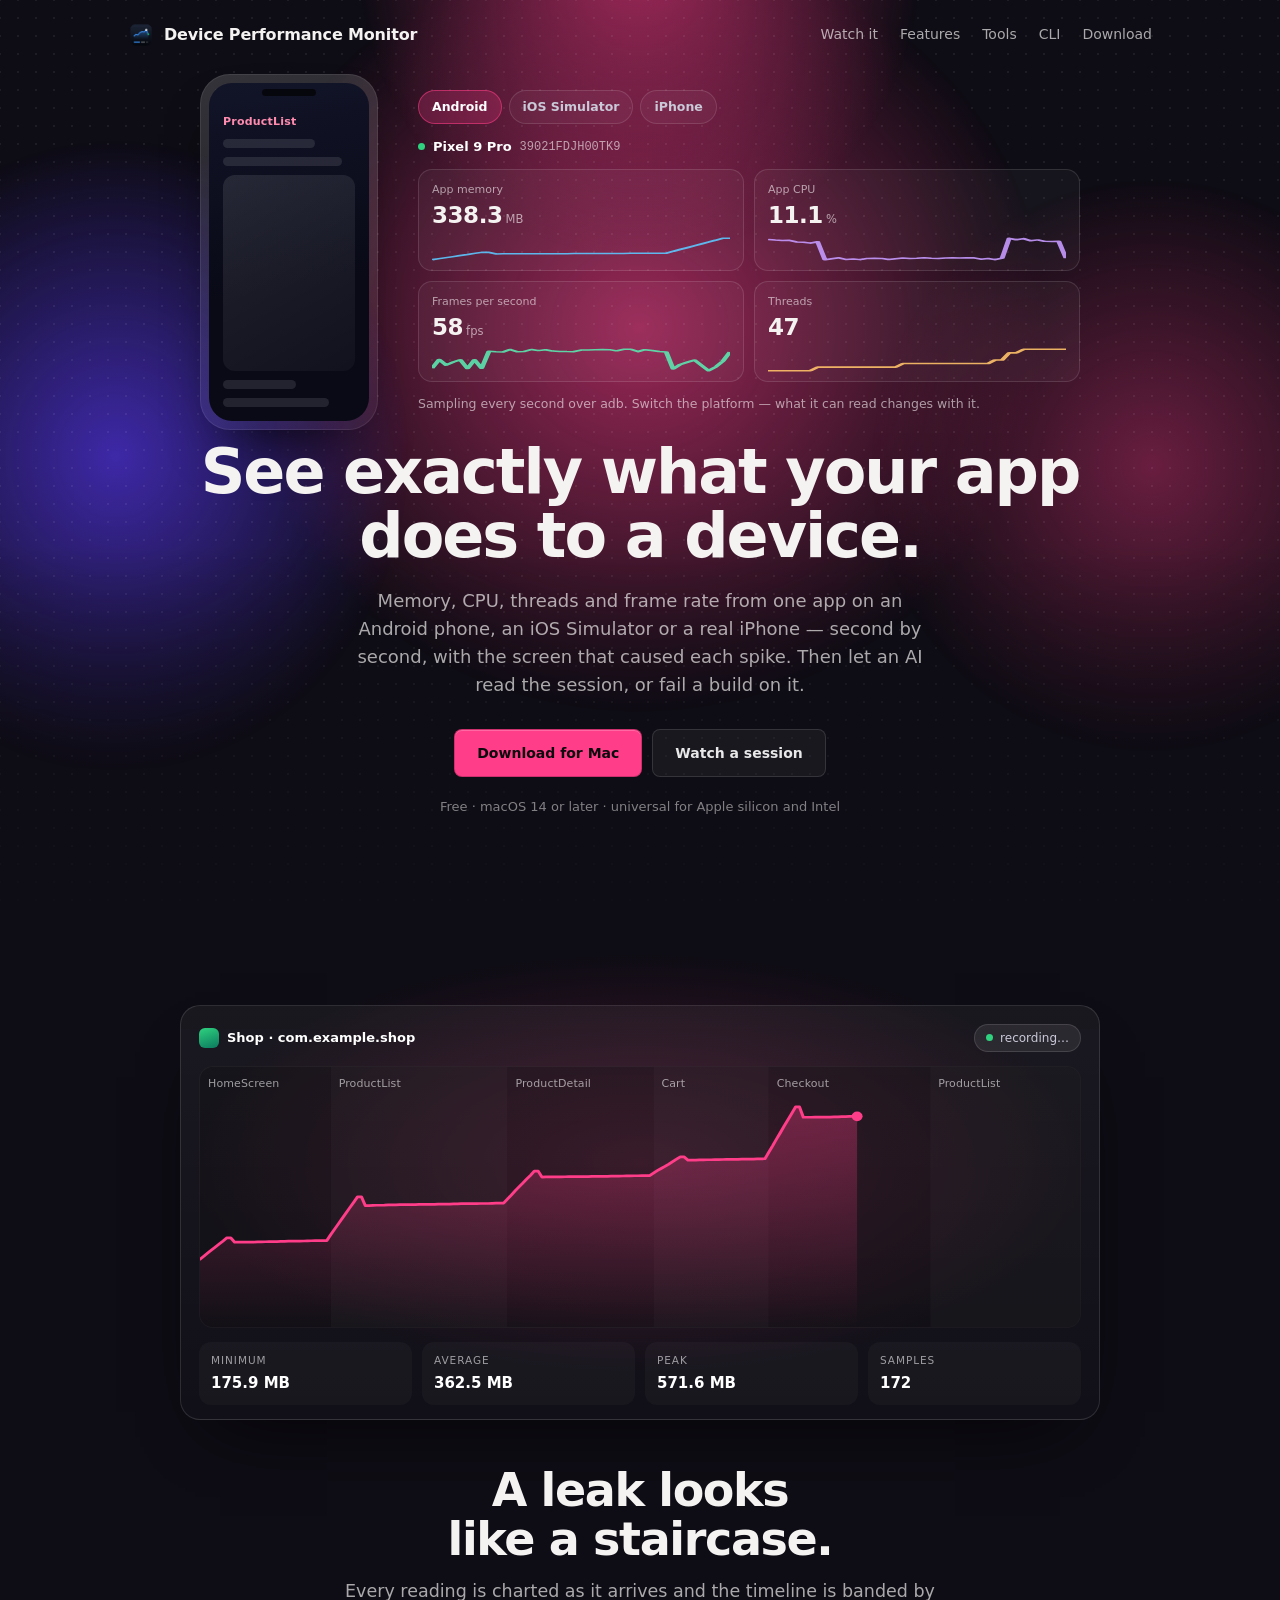
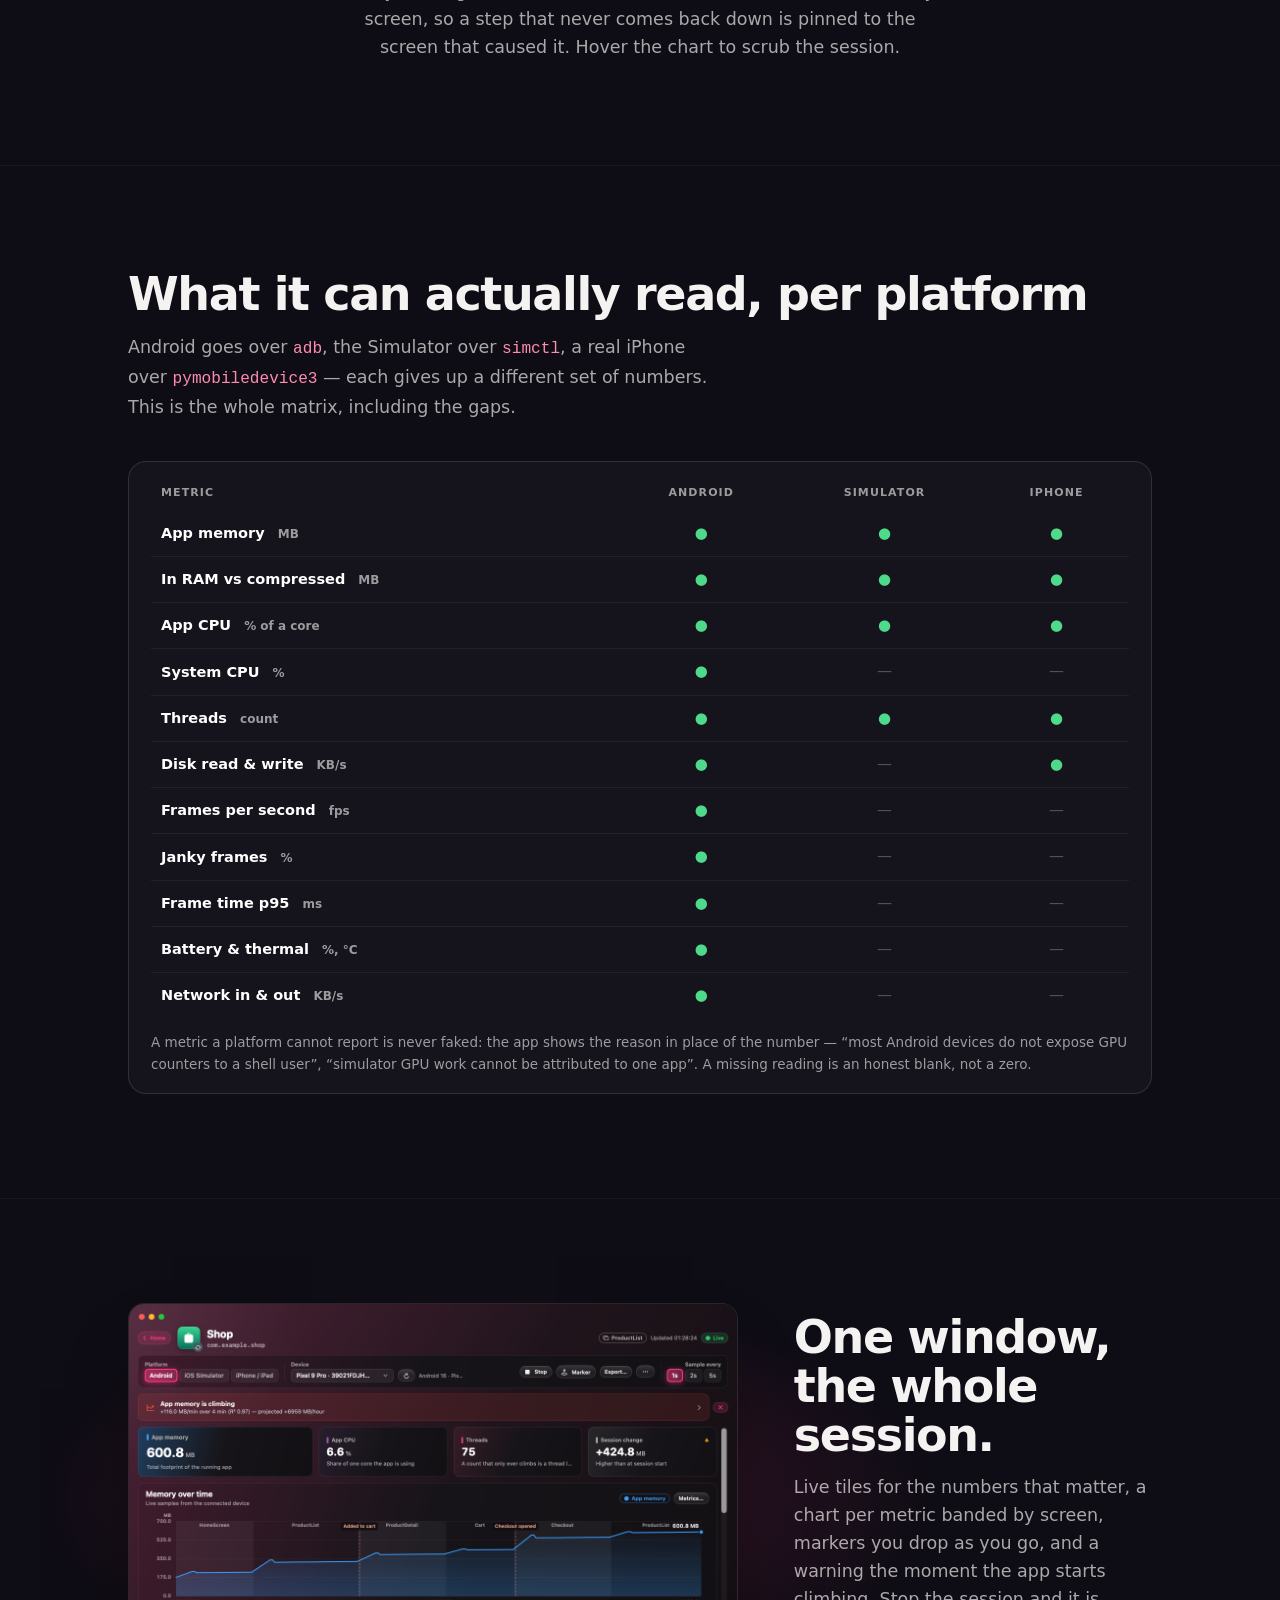
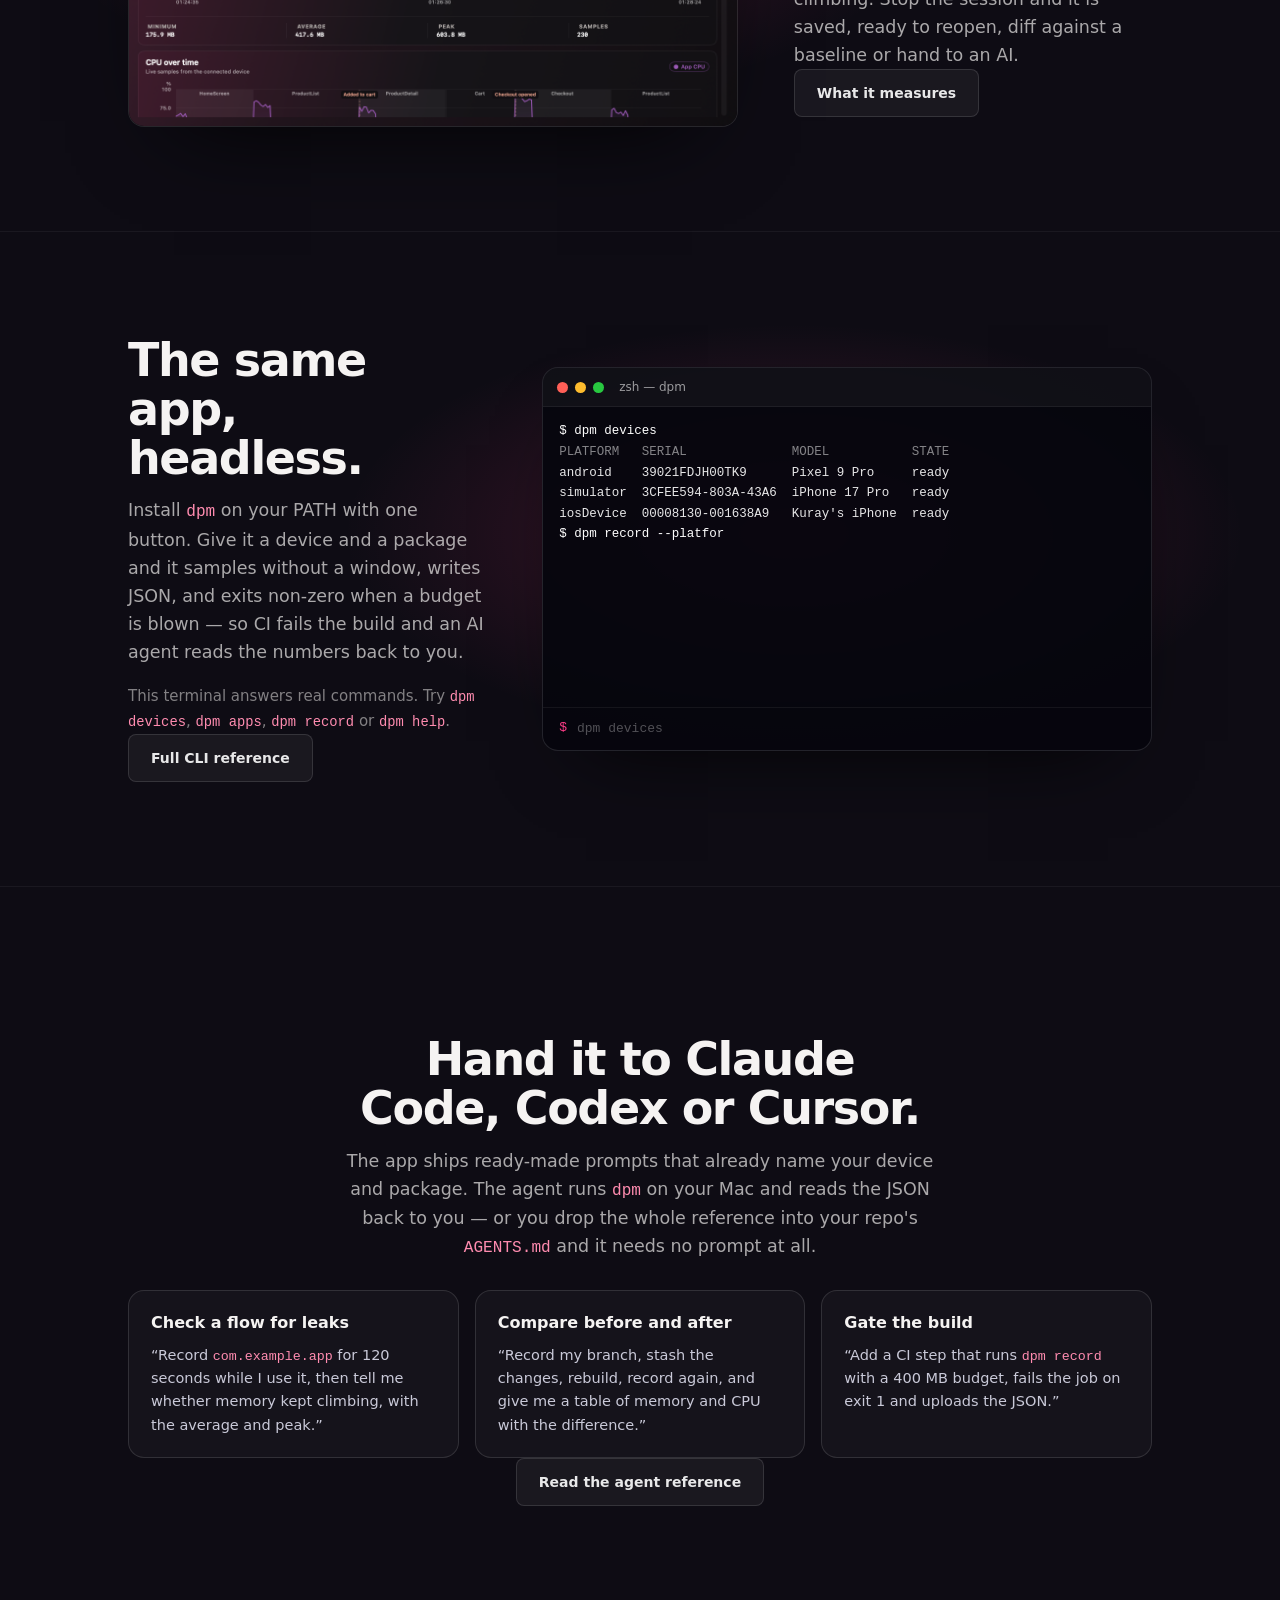
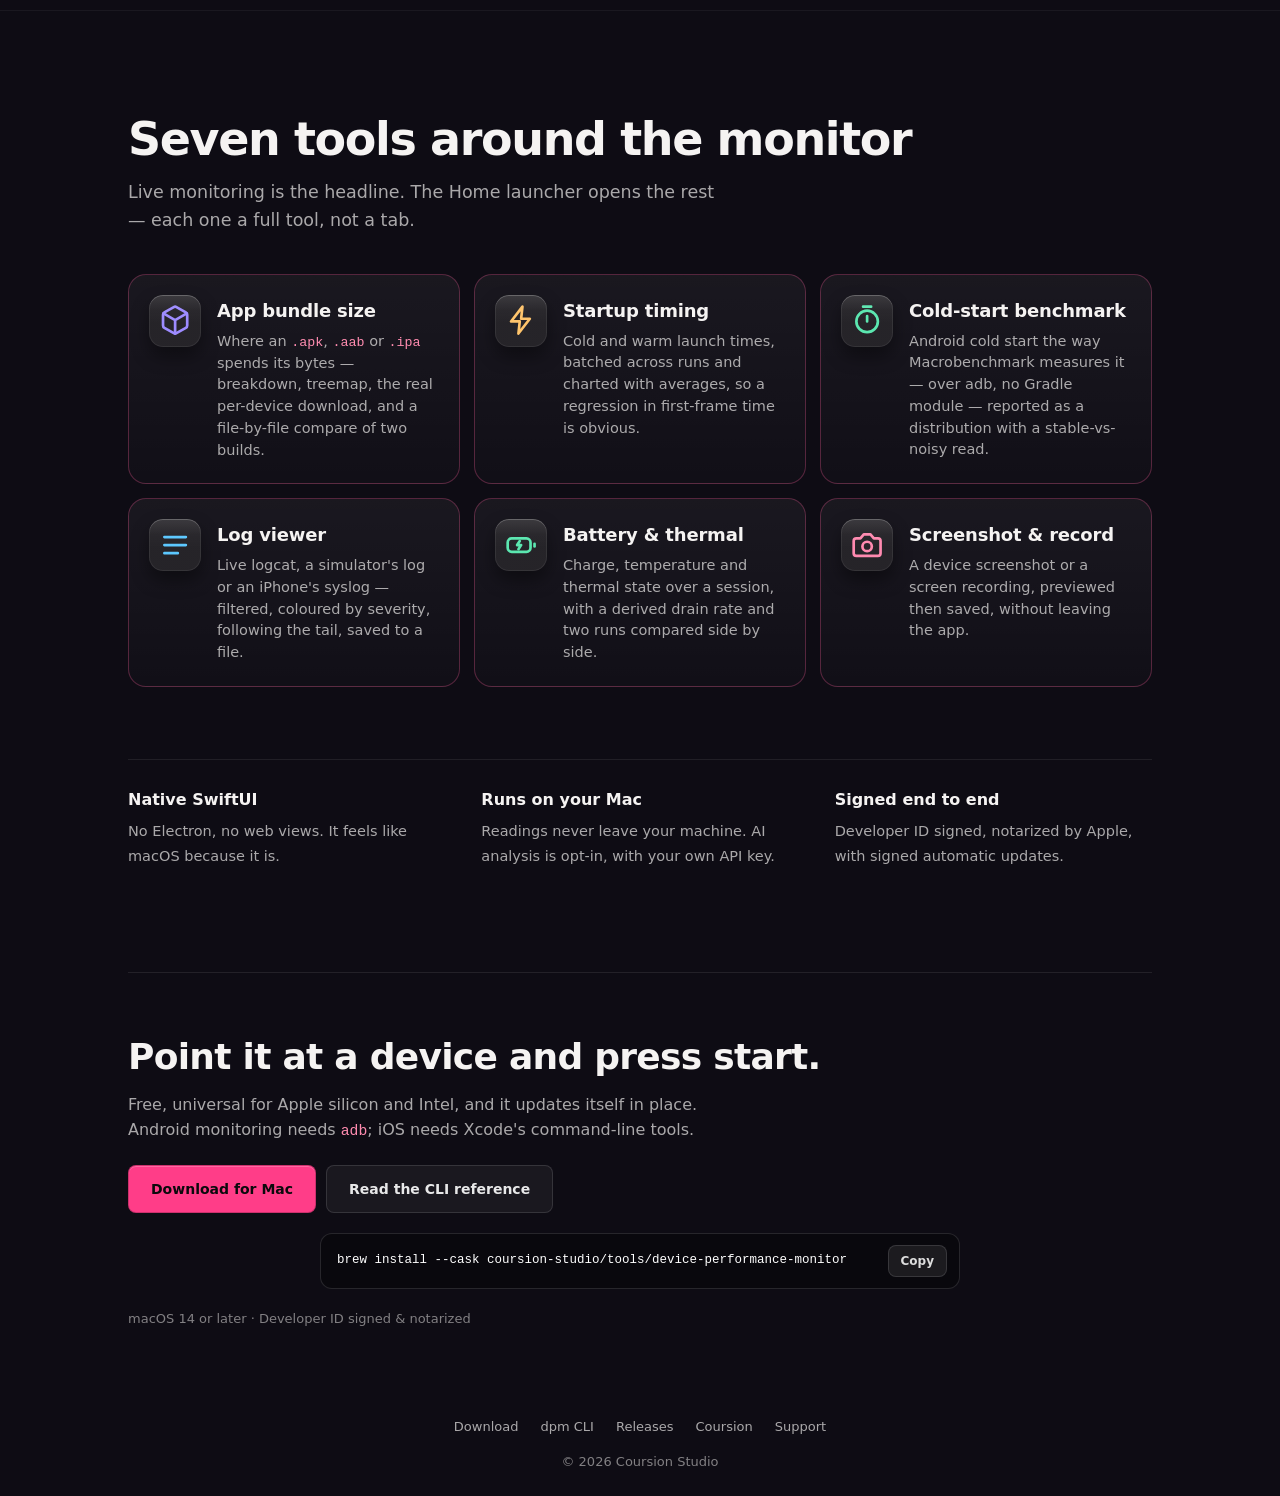
==== commit d31de03b: "Site: make the stage DPM's own, not Hutch's The icon fan and the tier-badge feature grid are Hutch's" ====
--- a/index.html
+++ b/index.html
@@ -57,13 +57,34 @@
         </div>
       </nav>
 
-      <div class="fan" role="img" aria-label="The Device Performance Monitor icon with its tools fanned out beneath it.">
-        <img class="fan-icon" src="icon.png" alt="" width="160" height="160" fetchpriority="high" />
-        <span class="fan-item"><span class="tile"><svg viewBox="0 0 24 24" fill="none" stroke="#5CC8FF" stroke-width="2" stroke-linecap="round" stroke-linejoin="round"><path d="M3 17l5-6 4 3 4-7 5 5"/><circle cx="20" cy="12" r="1.6" fill="#5CC8FF"/></svg></span><b>Live metrics</b></span>
-        <span class="fan-item"><span class="tile"><svg viewBox="0 0 24 24" fill="none" stroke="#9D8BFF" stroke-width="2" stroke-linecap="round" stroke-linejoin="round"><path d="M21 16V8a2 2 0 0 0-1-1.73l-7-4a2 2 0 0 0-2 0l-7 4A2 2 0 0 0 3 8v8a2 2 0 0 0 1 1.73l7 4a2 2 0 0 0 2 0l7-4A2 2 0 0 0 21 16z"/><path d="m3.3 7 8.7 5 8.7-5M12 22V12"/></svg></span><b>Bundle size</b></span>
-        <span class="fan-item"><span class="tile"><svg viewBox="0 0 24 24" fill="none" stroke="#FFC46B" stroke-width="2" stroke-linecap="round" stroke-linejoin="round"><path d="M13 2 4.5 13H11l-1 9 8.5-11H12z"/></svg></span><b>Startup</b></span>
-        <span class="fan-item"><span class="tile"><svg viewBox="0 0 24 24" fill="none" stroke="#5BE7B0" stroke-width="2" stroke-linecap="round" stroke-linejoin="round"><circle cx="12" cy="13" r="8"/><path d="M12 13V9M9 2h6"/></svg></span><b>Benchmark</b></span>
-        <span class="fan-item"><span class="tile"><svg viewBox="0 0 24 24" fill="none" stroke="#FF8AB0" stroke-width="2" stroke-linecap="round" stroke-linejoin="round"><rect x="2" y="4" width="20" height="16" rx="2"/><path d="m6 9 3 3-3 3M13 15h4"/></svg></span><b>dpm CLI</b></span>
+      <div class="rig" data-stage="rig">
+        <div class="rig-phone" aria-hidden="true">
+          <span class="rig-notch"></span>
+          <div class="rig-screen">
+            <span class="rig-screen-name" data-rig-screen>HomeScreen</span>
+            <span class="rig-row w70"></span>
+            <span class="rig-row w90"></span>
+            <span class="rig-card"></span>
+            <span class="rig-row w55"></span>
+            <span class="rig-row w80"></span>
+          </div>
+        </div>
+
+        <div class="rig-panel">
+          <div class="rig-chips" role="group" aria-label="Platform">
+            <button type="button" data-rig-platform="android" class="on">Android</button>
+            <button type="button" data-rig-platform="simulator">iOS Simulator</button>
+            <button type="button" data-rig-platform="iosDevice">iPhone</button>
+          </div>
+          <p class="rig-device"><span class="rig-live"></span><b data-rig-device>Pixel 9 Pro</b><span data-rig-serial>39021FDJH00TK9</span></p>
+          <ul class="rig-tiles" data-rig-tiles>
+            <li data-rig-metric="mem"><span class="rig-label">App memory</span><b data-rig-value>—</b><span class="rig-unit">MB</span><svg class="rig-spark" viewBox="0 0 120 34" preserveAspectRatio="none"><path data-rig-spark fill="none" stroke="#5CC8FF" stroke-width="2" stroke-linejoin="round" d="" /></svg></li>
+            <li data-rig-metric="cpu"><span class="rig-label">App CPU</span><b data-rig-value>—</b><span class="rig-unit">%</span><svg class="rig-spark" viewBox="0 0 120 34" preserveAspectRatio="none"><path data-rig-spark fill="none" stroke="#C79BFF" stroke-width="2" stroke-linejoin="round" d="" /></svg></li>
+            <li data-rig-metric="fps"><span class="rig-label">Frames per second</span><b data-rig-value>—</b><span class="rig-unit">fps</span><svg class="rig-spark" viewBox="0 0 120 34" preserveAspectRatio="none"><path data-rig-spark fill="none" stroke="#5BE7B0" stroke-width="2" stroke-linejoin="round" d="" /></svg></li>
+            <li data-rig-metric="threads"><span class="rig-label">Threads</span><b data-rig-value>—</b><span class="rig-unit"></span><svg class="rig-spark" viewBox="0 0 120 34" preserveAspectRatio="none"><path data-rig-spark fill="none" stroke="#FFC46B" stroke-width="2" stroke-linejoin="round" d="" /></svg></li>
+          </ul>
+          <p class="rig-foot" data-rig-foot>Sampling every second over adb. Switch the platform — the metrics it can read change with it.</p>
+        </div>
       </div>
 
       <div class="hero-copy">
@@ -121,17 +142,30 @@
     <section id="features" class="sec reveal">
       <div class="container">
         <div class="sec-head">
-          <h2 class="rise">Twelve live metrics, one app at a time</h2>
-          <p class="rise" style="--d:.06s">Pick the platform, the device and the app inside the window. Nothing is hard-coded to one project, and every number is the device's own.</p>
-        </div>
-        <ul class="feature-grid">
-          <li class="feature-card rise" style="--d:.08s"><span class="tile"><svg viewBox="0 0 24 24" fill="none" stroke="#5CC8FF" stroke-width="2" stroke-linecap="round" stroke-linejoin="round"><path d="M3 17l5-6 4 3 4-7 5 5"/></svg></span><div><h3>Memory &amp; CPU <span class="tier tier-free">All platforms</span></h3><p>Total footprint, the share resident in RAM, per-process CPU and a thread count that surfaces leaks the moment it stops coming back down.</p></div></li>
-          <li class="feature-card rise" style="--d:.12s"><span class="tile"><svg viewBox="0 0 24 24" fill="none" stroke="#5BE7B0" stroke-width="2" stroke-linecap="round" stroke-linejoin="round"><path d="M4 18V7M10 18V4M16 18v-8M2 18h20"/></svg></span><div><h3>Frames &amp; jank <span class="tier tier-free">All platforms</span></h3><p>Frame rate, janky-frame share and frame-time percentiles, so a stutter is a spike you can point at rather than a feeling.</p></div></li>
-          <li class="feature-card rise" style="--d:.16s"><span class="tile"><svg viewBox="0 0 24 24" fill="none" stroke="#C79BFF" stroke-width="2" stroke-linecap="round" stroke-linejoin="round"><path d="m12 3 1.9 4.6L18.5 9l-4.6 1.9L12 15l-1.9-4.1L5.5 9l4.6-1.4z"/><path d="M19 14l.9 2.1L22 17l-2.1.9L19 20l-.9-2.1L16 17l2.1-.9z"/></svg></span><div><h3>AI session analysis <span class="tier tier-mixed">Your own key</span></h3><p>Claude, GPT or Gemini reads the run and answers in words: what leaked, which screen did it, what to change — with a per-screen diagnosis.</p></div></li>
-          <li class="feature-card rise" style="--d:.2s"><span class="tile"><svg viewBox="0 0 24 24" fill="none" stroke="#FF8AB0" stroke-width="2" stroke-linecap="round" stroke-linejoin="round"><path d="M4 7h16M4 12h10M4 17h7"/><circle cx="19" cy="16" r="3"/></svg></span><div><h3>Screen tracking <span class="tier tier-free">Native &amp; RN</span></h3><p>Every reading is stamped with the screen the app was showing — Activities, Compose routes or React Navigation — so a spike maps to a route.</p></div></li>
-          <li class="feature-card rise" style="--d:.24s"><span class="tile"><svg viewBox="0 0 24 24" fill="none" stroke="#FFC46B" stroke-width="2" stroke-linecap="round" stroke-linejoin="round"><path d="M18 8A6 6 0 0 0 6 8c0 7-3 9-3 9h18s-3-2-3-9"/><path d="M13.73 21a2 2 0 0 1-3.46 0"/></svg></span><div><h3>Baselines &amp; alerts <span class="tier tier-free">All platforms</span></h3><p>Save a known-good run and diff against it, or set a ceiling per metric and get a notification the moment a live reading crosses it.</p></div></li>
-          <li class="feature-card rise" style="--d:.28s"><span class="tile"><svg viewBox="0 0 24 24" fill="none" stroke="#9D8BFF" stroke-width="2" stroke-linecap="round" stroke-linejoin="round"><path d="M21 15v4a2 2 0 0 1-2 2H5a2 2 0 0 1-2-2v-4"/><path d="m7 10 5 5 5-5"/><path d="M12 15V3"/></svg></span><div><h3>Exports that travel <span class="tier tier-free">All platforms</span></h3><p>CSV, JSON, Markdown, a shareable HTML report, or the charts as PNG and PDF for a ticket nobody has to re-run.</p></div></li>
-        </ul>
+          <h2 class="rise">What it can actually read, per platform</h2>
+          <p class="rise" style="--d:.06s">Android goes over <code>adb</code>, the Simulator over <code>simctl</code>, a real iPhone over <code>pymobiledevice3</code> — each gives up a different set of numbers. This is the whole matrix, including the gaps.</p>
+        </div>
+        <div class="matrix rise" style="--d:.08s">
+          <table>
+            <thead>
+              <tr><th scope="col">Metric</th><th scope="col">Android</th><th scope="col">Simulator</th><th scope="col">iPhone</th></tr>
+            </thead>
+            <tbody>
+              <tr><th scope="row">App memory <em>MB</em></th><td class="y">●</td><td class="y">●</td><td class="y">●</td></tr>
+              <tr><th scope="row">In RAM vs compressed <em>MB</em></th><td class="y">●</td><td class="y">●</td><td class="y">●</td></tr>
+              <tr><th scope="row">App CPU <em>% of a core</em></th><td class="y">●</td><td class="y">●</td><td class="y">●</td></tr>
+              <tr><th scope="row">System CPU <em>%</em></th><td class="y">●</td><td class="n">—</td><td class="n">—</td></tr>
+              <tr><th scope="row">Threads <em>count</em></th><td class="y">●</td><td class="y">●</td><td class="y">●</td></tr>
+              <tr><th scope="row">Disk read &amp; write <em>KB/s</em></th><td class="y">●</td><td class="n">—</td><td class="y">●</td></tr>
+              <tr><th scope="row">Frames per second <em>fps</em></th><td class="y">●</td><td class="n">—</td><td class="n">—</td></tr>
+              <tr><th scope="row">Janky frames <em>%</em></th><td class="y">●</td><td class="n">—</td><td class="n">—</td></tr>
+              <tr><th scope="row">Frame time p95 <em>ms</em></th><td class="y">●</td><td class="n">—</td><td class="n">—</td></tr>
+              <tr><th scope="row">Battery &amp; thermal <em>%, °C</em></th><td class="y">●</td><td class="n">—</td><td class="n">—</td></tr>
+              <tr><th scope="row">Network in &amp; out <em>KB/s</em></th><td class="y">●</td><td class="n">—</td><td class="n">—</td></tr>
+            </tbody>
+          </table>
+          <p class="matrix-note">A metric a platform cannot report is never faked: the app shows the reason in place of the number — “most Android devices do not expose GPU counters to a shell user”, “simulator GPU work cannot be attributed to one app”. A missing reading is an honest blank, not a zero.</p>
+        </div>
       </div>
     </section>
 
--- a/dpm.css
+++ b/dpm.css
@@ -5,6 +5,202 @@
   font-family: ui-monospace, "SF Mono", Menlo, Monaco, monospace;
   font-size: 0.92em;
   color: var(--accent-text);
+}
+
+/* ── the hero rig: a phone wired into a live readout ─────────────────── */
+
+.rig {
+  display: grid;
+  grid-template-columns: auto minmax(0, 1fr);
+  gap: 40px;
+  align-items: center;
+  max-width: 880px;
+  margin: 18px auto 10px;
+}
+
+.rig-phone {
+  position: relative;
+  width: 178px;
+  height: 356px;
+  border-radius: 30px;
+  padding: 9px;
+  background: linear-gradient(160deg, rgb(255 255 255 / 0.16), rgb(255 255 255 / 0.04));
+  box-shadow: 0 30px 60px -30px rgb(0 0 0 / 0.95), inset 0 0 0 1px rgb(255 255 255 / 0.08);
+}
+
+.rig-notch {
+  position: absolute;
+  top: 15px;
+  left: 50%;
+  width: 54px;
+  height: 7px;
+  margin-left: -27px;
+  border-radius: 99px;
+  background: rgb(0 0 0 / 0.65);
+  z-index: 2;
+}
+
+.rig-screen {
+  position: relative;
+  height: 100%;
+  border-radius: 23px;
+  padding: 30px 14px 14px;
+  display: flex;
+  flex-direction: column;
+  gap: 9px;
+  overflow: hidden;
+  background: linear-gradient(170deg, #121428, #090a16 60%);
+}
+
+.rig-screen-name {
+  font-size: 11px;
+  font-weight: 650;
+  letter-spacing: 0.02em;
+  color: var(--accent-text);
+}
+
+.rig-row { height: 9px; border-radius: 5px; background: rgb(255 255 255 / 0.1); }
+.rig-row.w55 { width: 55%; }
+.rig-row.w70 { width: 70%; }
+.rig-row.w80 { width: 80%; }
+.rig-row.w90 { width: 90%; }
+.rig-card { flex: 1; border-radius: 12px; background: linear-gradient(150deg, rgb(255 255 255 / 0.1), rgb(255 255 255 / 0.03)); }
+
+.rig-panel { min-width: 0; text-align: left; }
+
+.rig-chips { display: flex; flex-wrap: wrap; gap: 7px; }
+
+.rig-chips button {
+  padding: 6px 13px;
+  border-radius: 999px;
+  border: 1px solid var(--pal-border);
+  background: rgb(255 255 255 / 0.04);
+  color: var(--pal-text2);
+  font: inherit;
+  font-size: 12.5px;
+  font-weight: 600;
+  cursor: pointer;
+  transition: background 0.15s ease, color 0.15s ease, border-color 0.15s ease;
+}
+
+.rig-chips button:hover { color: #fff; border-color: rgb(255 255 255 / 0.3); }
+.rig-chips button.on {
+  background: color-mix(in srgb, var(--pal-accent) 22%, transparent);
+  border-color: color-mix(in srgb, var(--pal-accent) 55%, transparent);
+  color: #fff;
+}
+
+.rig-device {
+  display: flex;
+  align-items: center;
+  gap: 8px;
+  margin: 13px 0 12px;
+  font-size: 13px;
+  color: var(--pal-text3);
+}
+
+.rig-device b { color: var(--pal-text); font-weight: 600; }
+.rig-device span[data-rig-serial] { font-family: ui-monospace, "SF Mono", Menlo, monospace; font-size: 12px; }
+
+.rig-live {
+  width: 7px;
+  height: 7px;
+  border-radius: 50%;
+  background: #2fd27f;
+  box-shadow: 0 0 0 0 rgb(47 210 127 / 0.5);
+  animation: chart-pulse 2s ease-out infinite;
+}
+
+.rig-tiles {
+  display: grid;
+  grid-template-columns: repeat(2, minmax(0, 1fr));
+  gap: 10px;
+  margin: 0;
+  padding: 0;
+  list-style: none;
+}
+
+.rig-tiles li {
+  position: relative;
+  padding: 11px 13px 8px;
+  border-radius: 14px;
+  border: 1px solid var(--pal-border);
+  background: rgb(255 255 255 / 0.035);
+  overflow: hidden;
+}
+
+.rig-label { display: block; font-size: 11px; color: var(--pal-text3); }
+.rig-tiles b { font-size: 23px; font-weight: 650; font-variant-numeric: tabular-nums; letter-spacing: -0.02em; }
+.rig-unit { margin-left: 3px; font-size: 11.5px; color: var(--pal-text3); }
+.rig-spark { display: block; width: 100%; height: 26px; margin-top: 2px; opacity: 0.9; }
+
+.rig-tiles li.off { opacity: 0.52; }
+.rig-tiles li.off b { color: var(--pal-text3); font-size: 13px; font-weight: 500; }
+.rig-tiles li.off .rig-spark, .rig-tiles li.off .rig-unit { display: none; }
+
+.rig-foot { margin: 12px 0 0; font-size: 12.5px; color: var(--pal-text3); }
+
+@media (max-width: 860px) {
+  .rig { grid-template-columns: 1fr; justify-items: center; gap: 26px; }
+  .rig-panel { width: 100%; max-width: 420px; }
+  .rig-phone { width: 150px; height: 300px; }
+}
+
+/* ── the platform matrix ──────────────────────────────────────────────── */
+
+.matrix {
+  border: 1px solid var(--pal-border);
+  border-radius: 18px;
+  background: rgb(255 255 255 / 0.03);
+  padding: 8px 22px 18px;
+  overflow-x: auto;
+}
+
+.matrix table { width: 100%; border-collapse: collapse; font-size: 14.5px; }
+
+.matrix th[scope="col"] {
+  padding: 14px 10px 10px;
+  text-align: center;
+  font-size: 11px;
+  letter-spacing: 0.1em;
+  text-transform: uppercase;
+  color: var(--pal-text3);
+  border-bottom: 1px solid var(--pal-border);
+}
+
+.matrix th[scope="col"]:first-child { text-align: left; }
+
+.matrix th[scope="row"] {
+  padding: 11px 10px;
+  text-align: left;
+  font-weight: 550;
+  color: var(--pal-text);
+  border-bottom: 1px solid var(--pal-rule);
+  white-space: nowrap;
+}
+
+.matrix th[scope="row"] em {
+  margin-left: 8px;
+  font-style: normal;
+  font-size: 12px;
+  color: var(--pal-text3);
+}
+
+.matrix td {
+  padding: 11px 10px;
+  text-align: center;
+  border-bottom: 1px solid var(--pal-rule);
+  font-size: 15px;
+}
+
+.matrix td.y { color: #4fd98a; }
+.matrix td.n { color: rgb(255 255 255 / 0.26); }
+.matrix tr:last-child :is(th, td) { border-bottom: 0; }
+.matrix-note { margin: 14px 0 0; font-size: 13.5px; line-height: 1.6; color: var(--pal-text3); }
+
+@media (max-width: 640px) {
+  .matrix th[scope="row"] { white-space: normal; }
+  .matrix th[scope="row"] em { display: block; margin: 2px 0 0; }
 }
 
 /* ── the session chart ────────────────────────────────────────────────── */
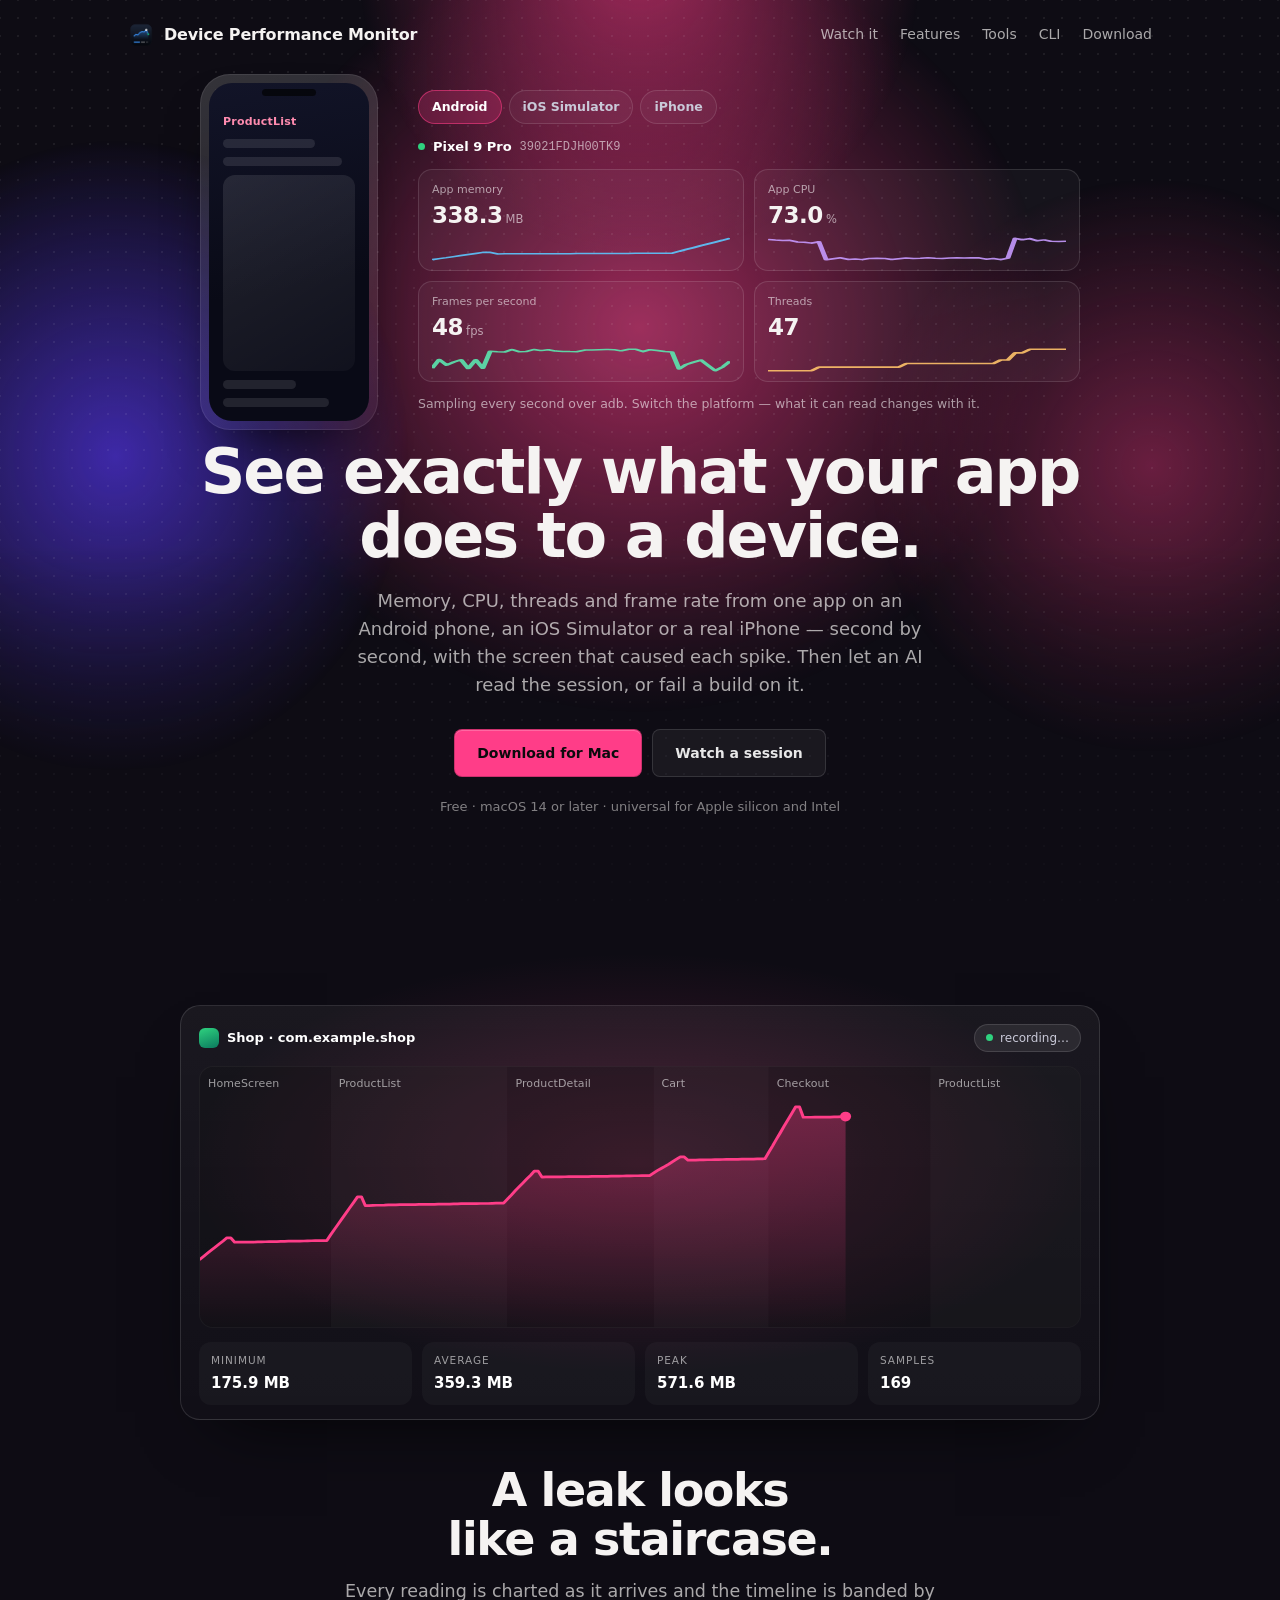
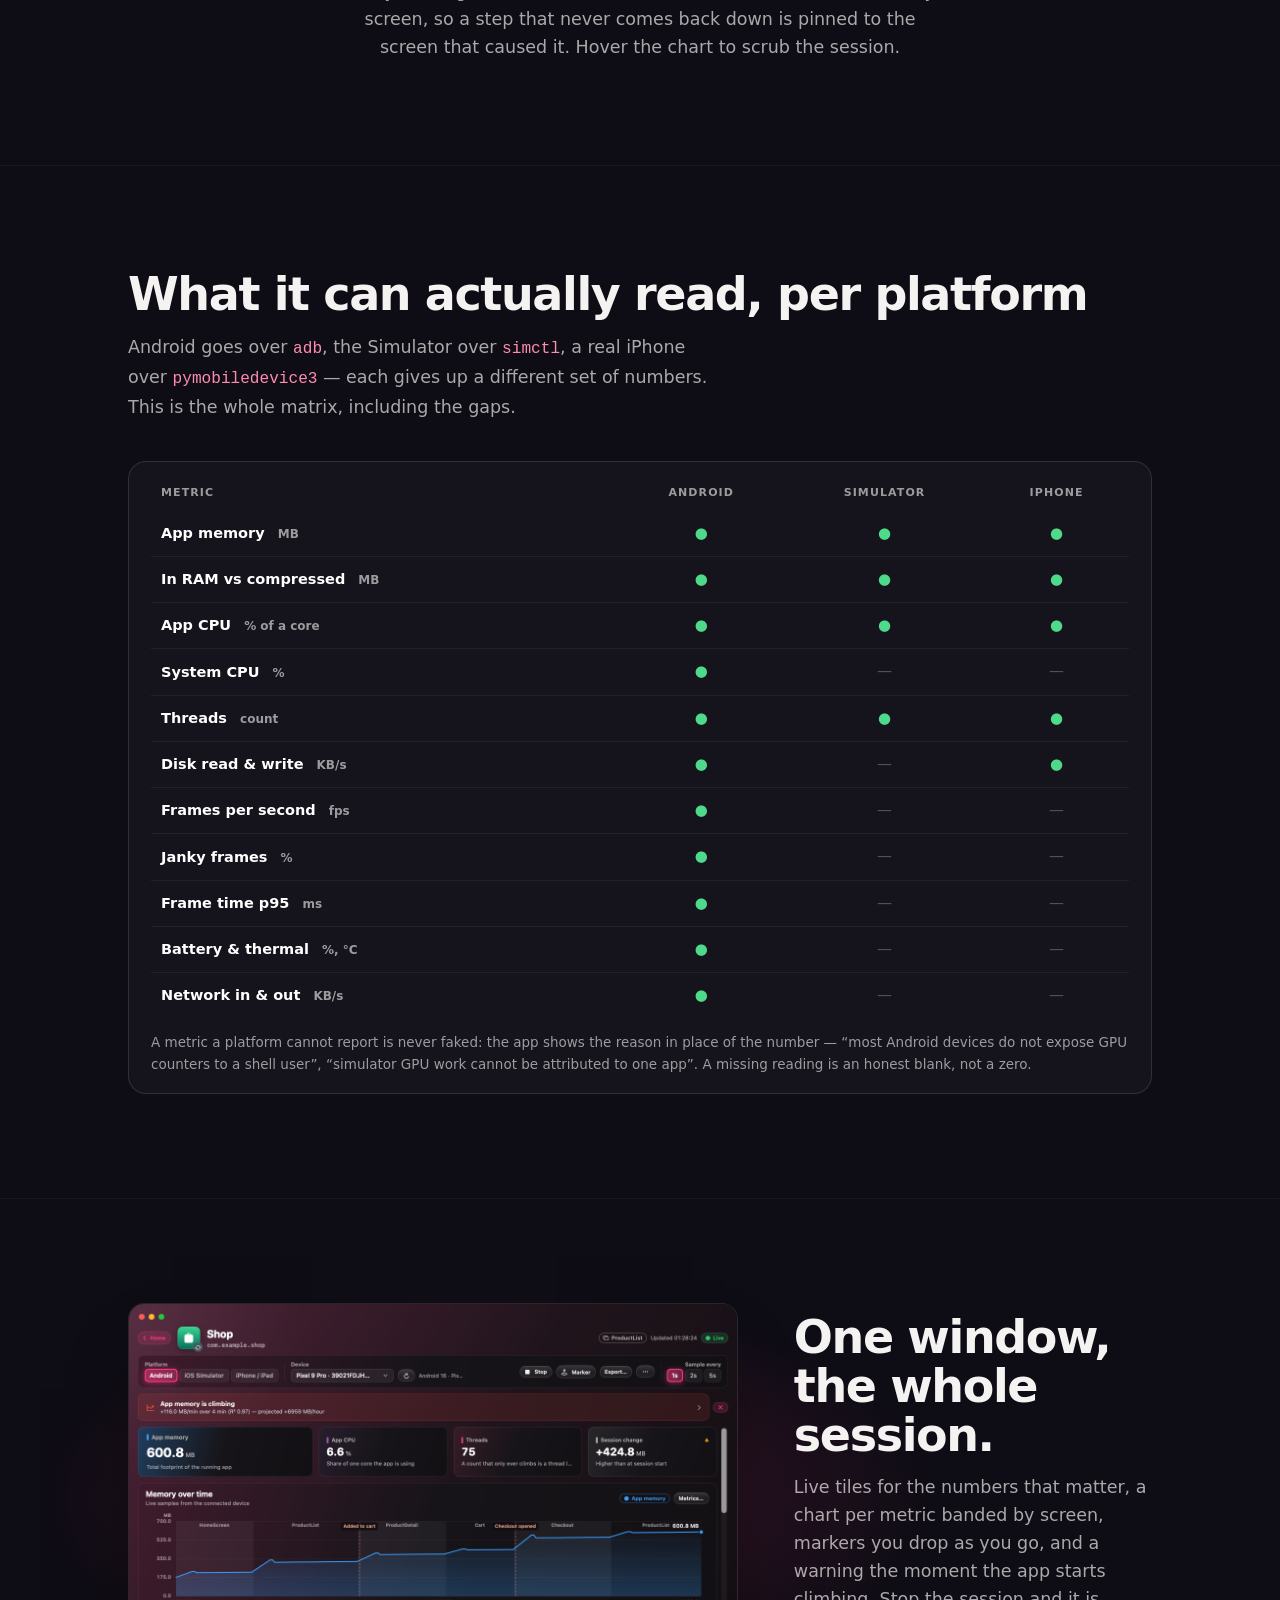
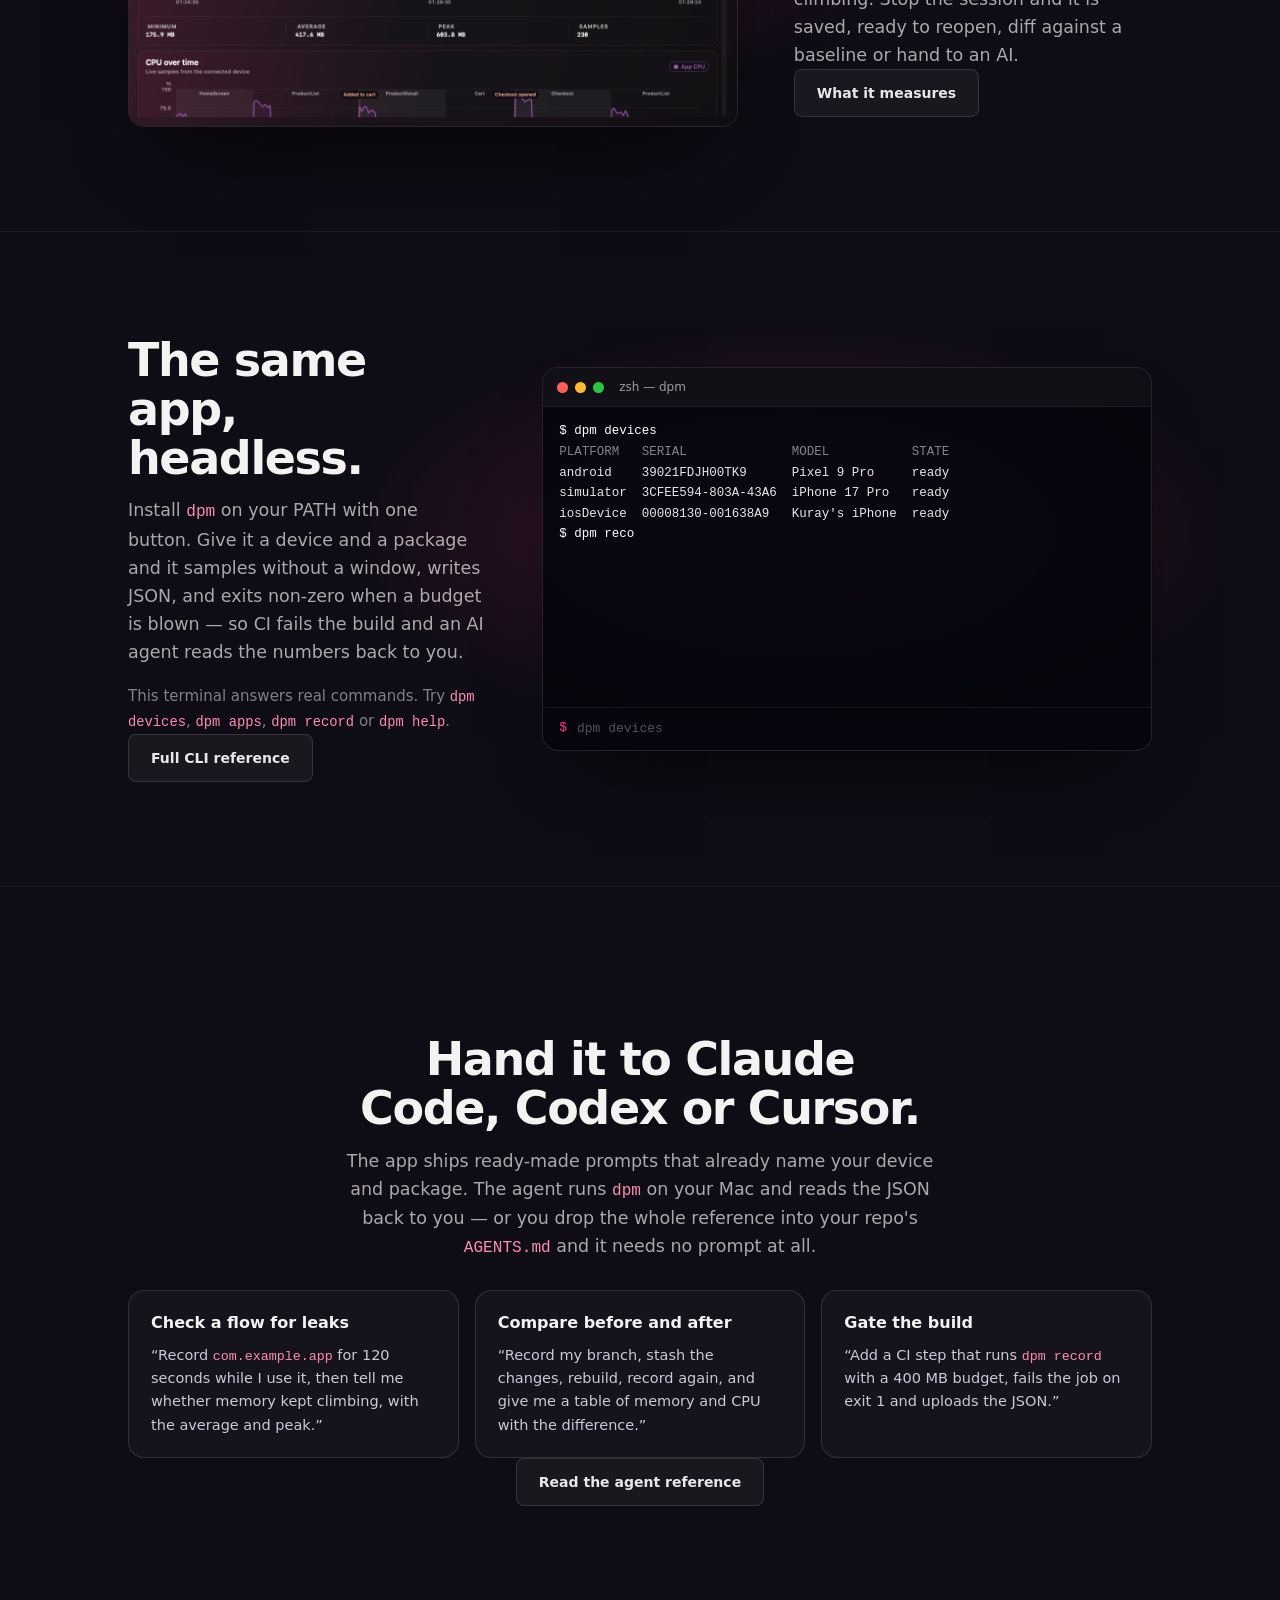
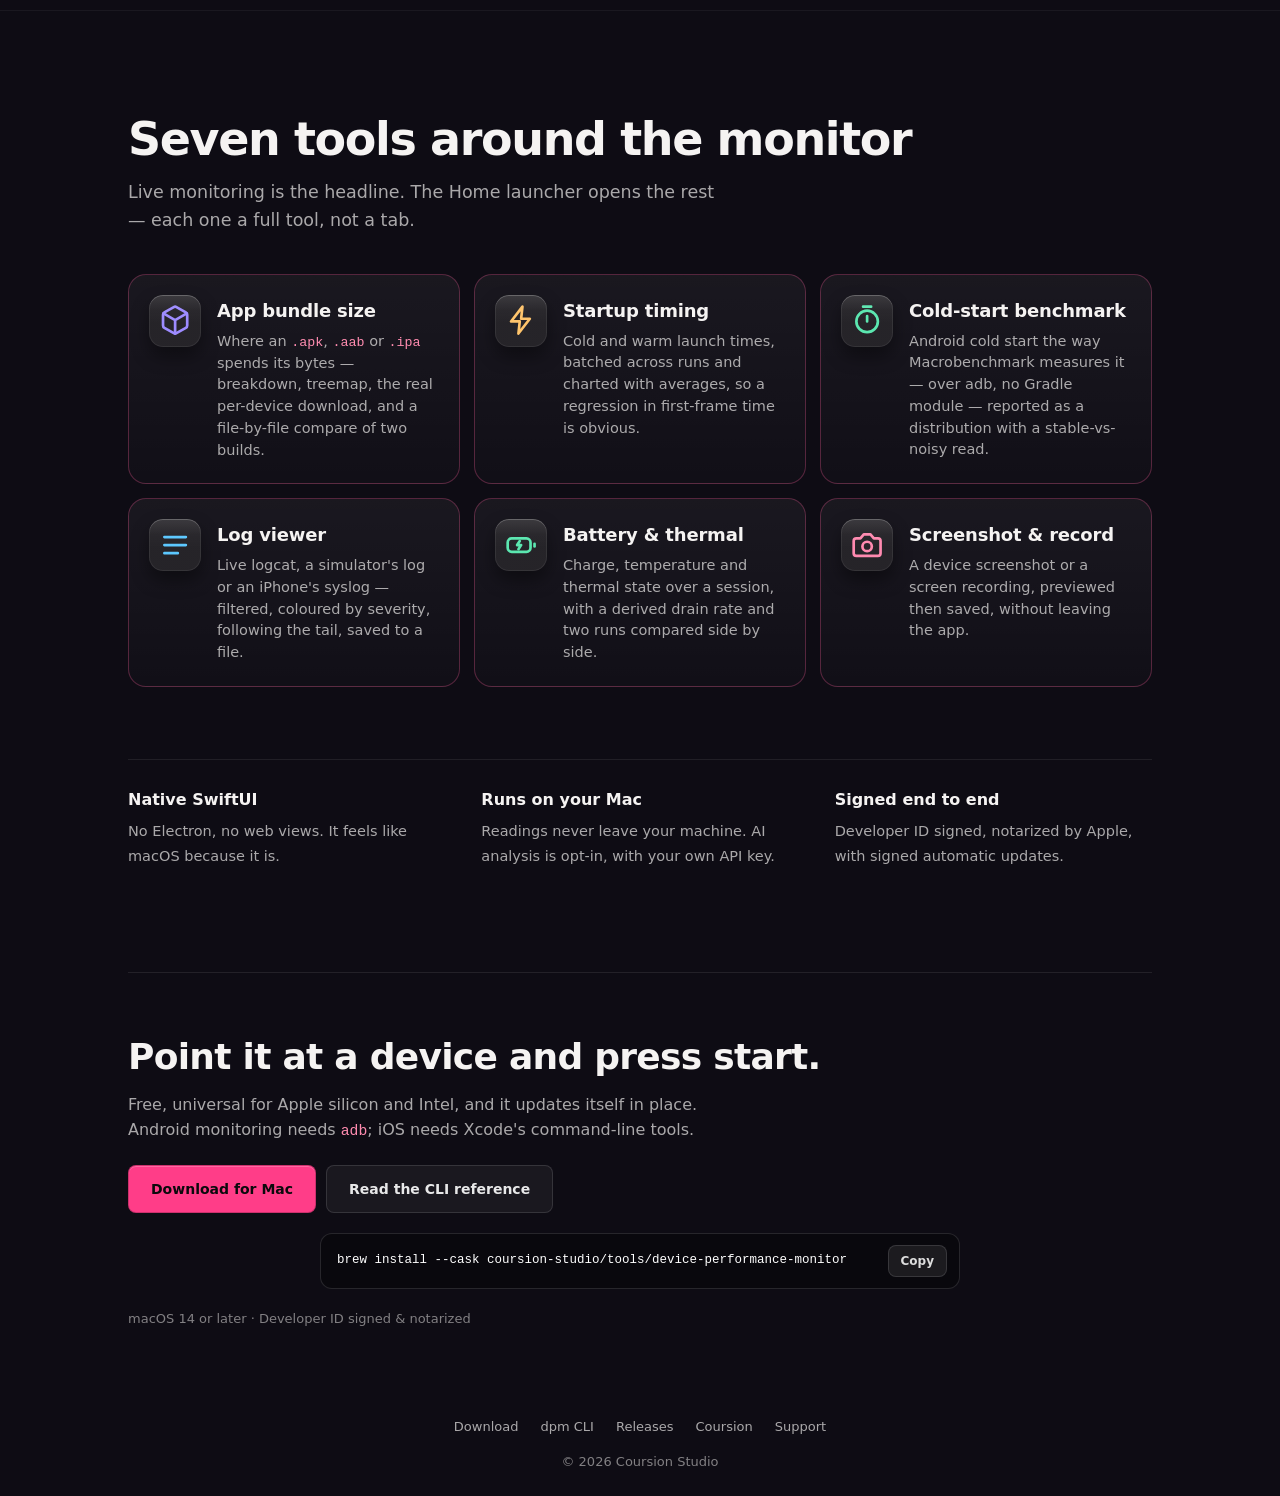
==== commit 4e21aa6e: "Site: cache-bust css and js with content hashes A static host serves new HTML against the stylesheet" ====
--- a/index.html
+++ b/index.html
@@ -7,8 +7,8 @@
   <meta name="description" content="A native macOS app that watches the live memory, CPU, threads and frame rate of one app on an Android phone, an iOS Simulator or a real iPhone — with AI session analysis, a device toolbox and a dpm command line for CI and AI agents." />
   <link rel="canonical" href="https://dpm.coursion.studio/" />
   <link rel="icon" type="image/png" href="icon.png" />
-  <link rel="stylesheet" href="stage.css" />
-  <link rel="stylesheet" href="dpm.css" />
+  <link rel="stylesheet" href="stage.css?v=1d5ceac846" />
+  <link rel="stylesheet" href="dpm.css?v=aec4ab2fb6" />
   <meta property="og:type" content="website" />
   <meta property="og:url" content="https://dpm.coursion.studio/" />
   <meta property="og:title" content="Device Performance Monitor" />
@@ -30,15 +30,15 @@
   }
   </script>
   <script>document.documentElement.classList.add("js");window.__rv=setTimeout(function(){document.documentElement.classList.add("reveal-all")},4000);</script>
-  <script defer src="palettes.js"></script>
+  <script defer src="palettes.js?v=5d2d7b0998"></script>
   <script>
     window.STAGE = {
       download: "https://github.com/Coursion-Studio/device-performance-monitor-website/releases/latest",
       palette: "aurora"
     };
   </script>
-  <script defer src="stage.js"></script>
-  <script defer src="dpm.js"></script>
+  <script defer src="stage.js?v=bda7026e0e"></script>
+  <script defer src="dpm.js?v=b8bfeacac0"></script>
 </head>
 <body>
   <a class="skip" href="#features">Skip to the features</a>
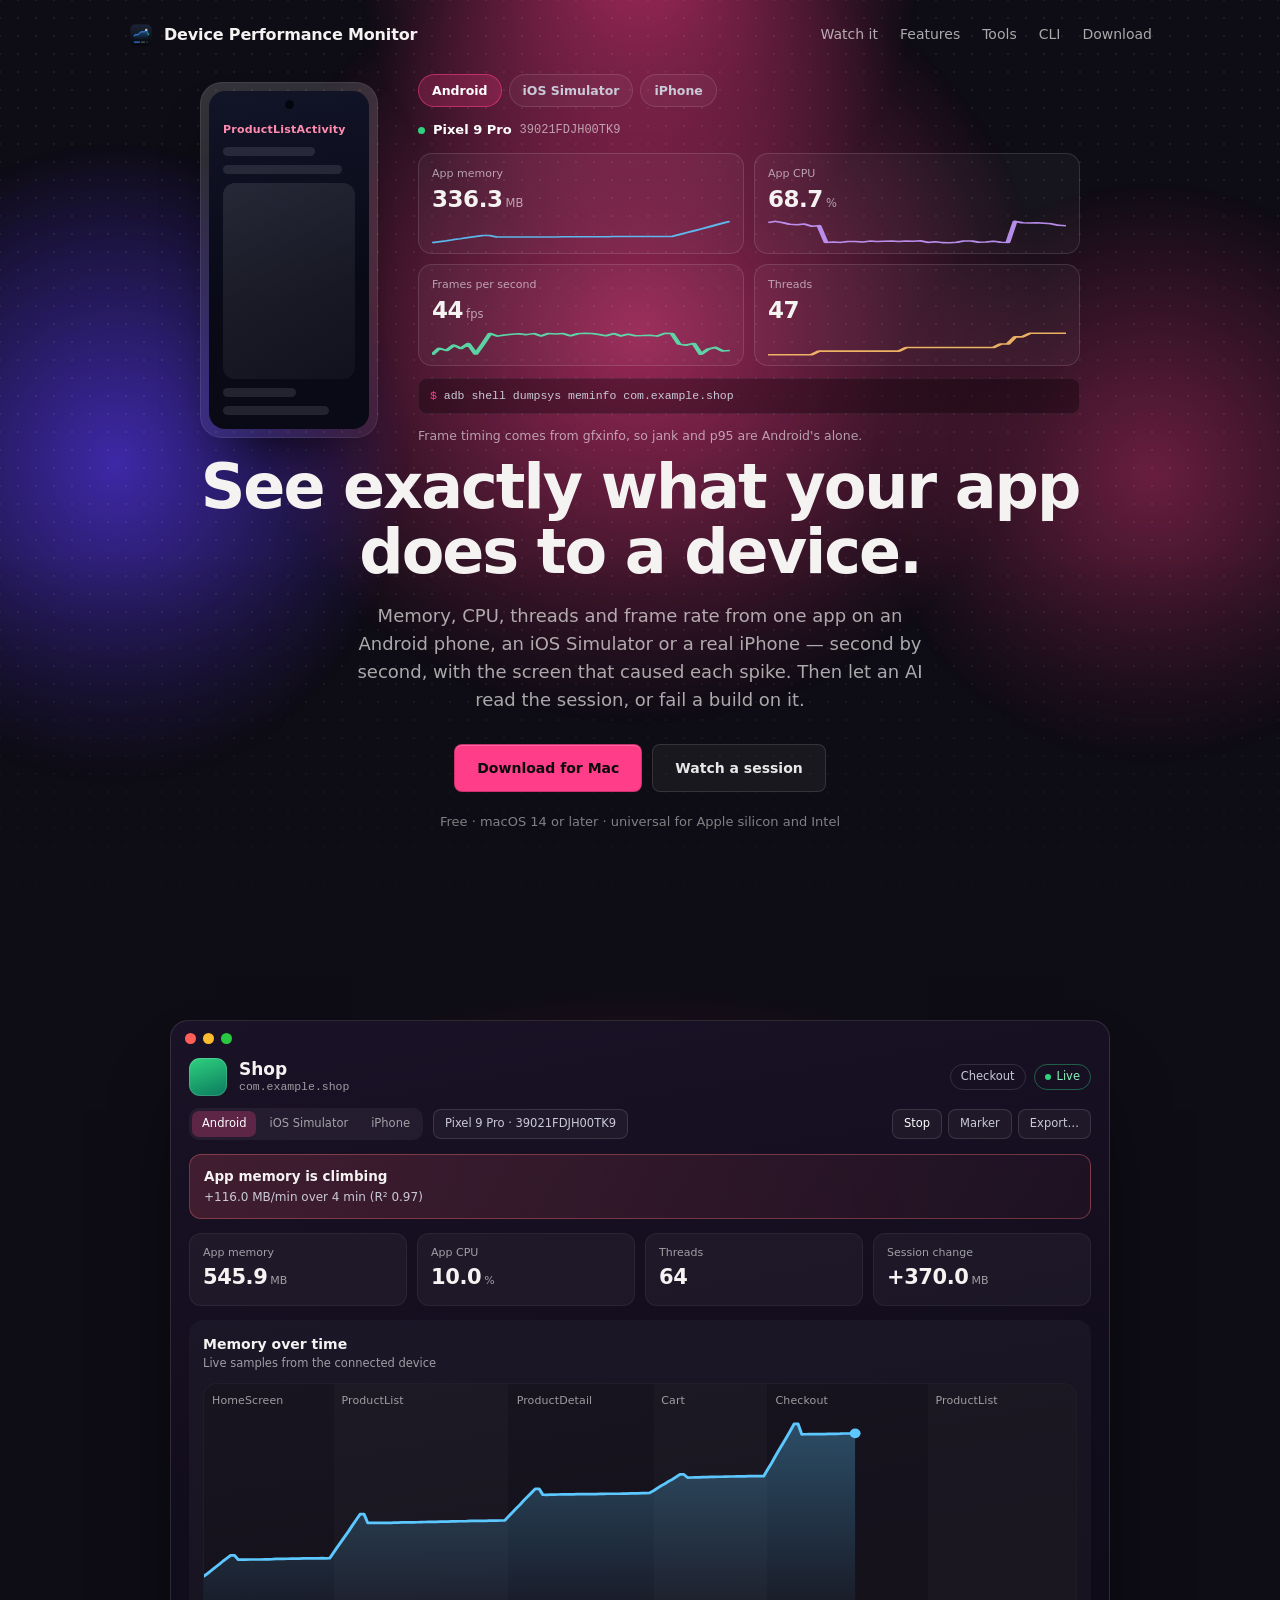
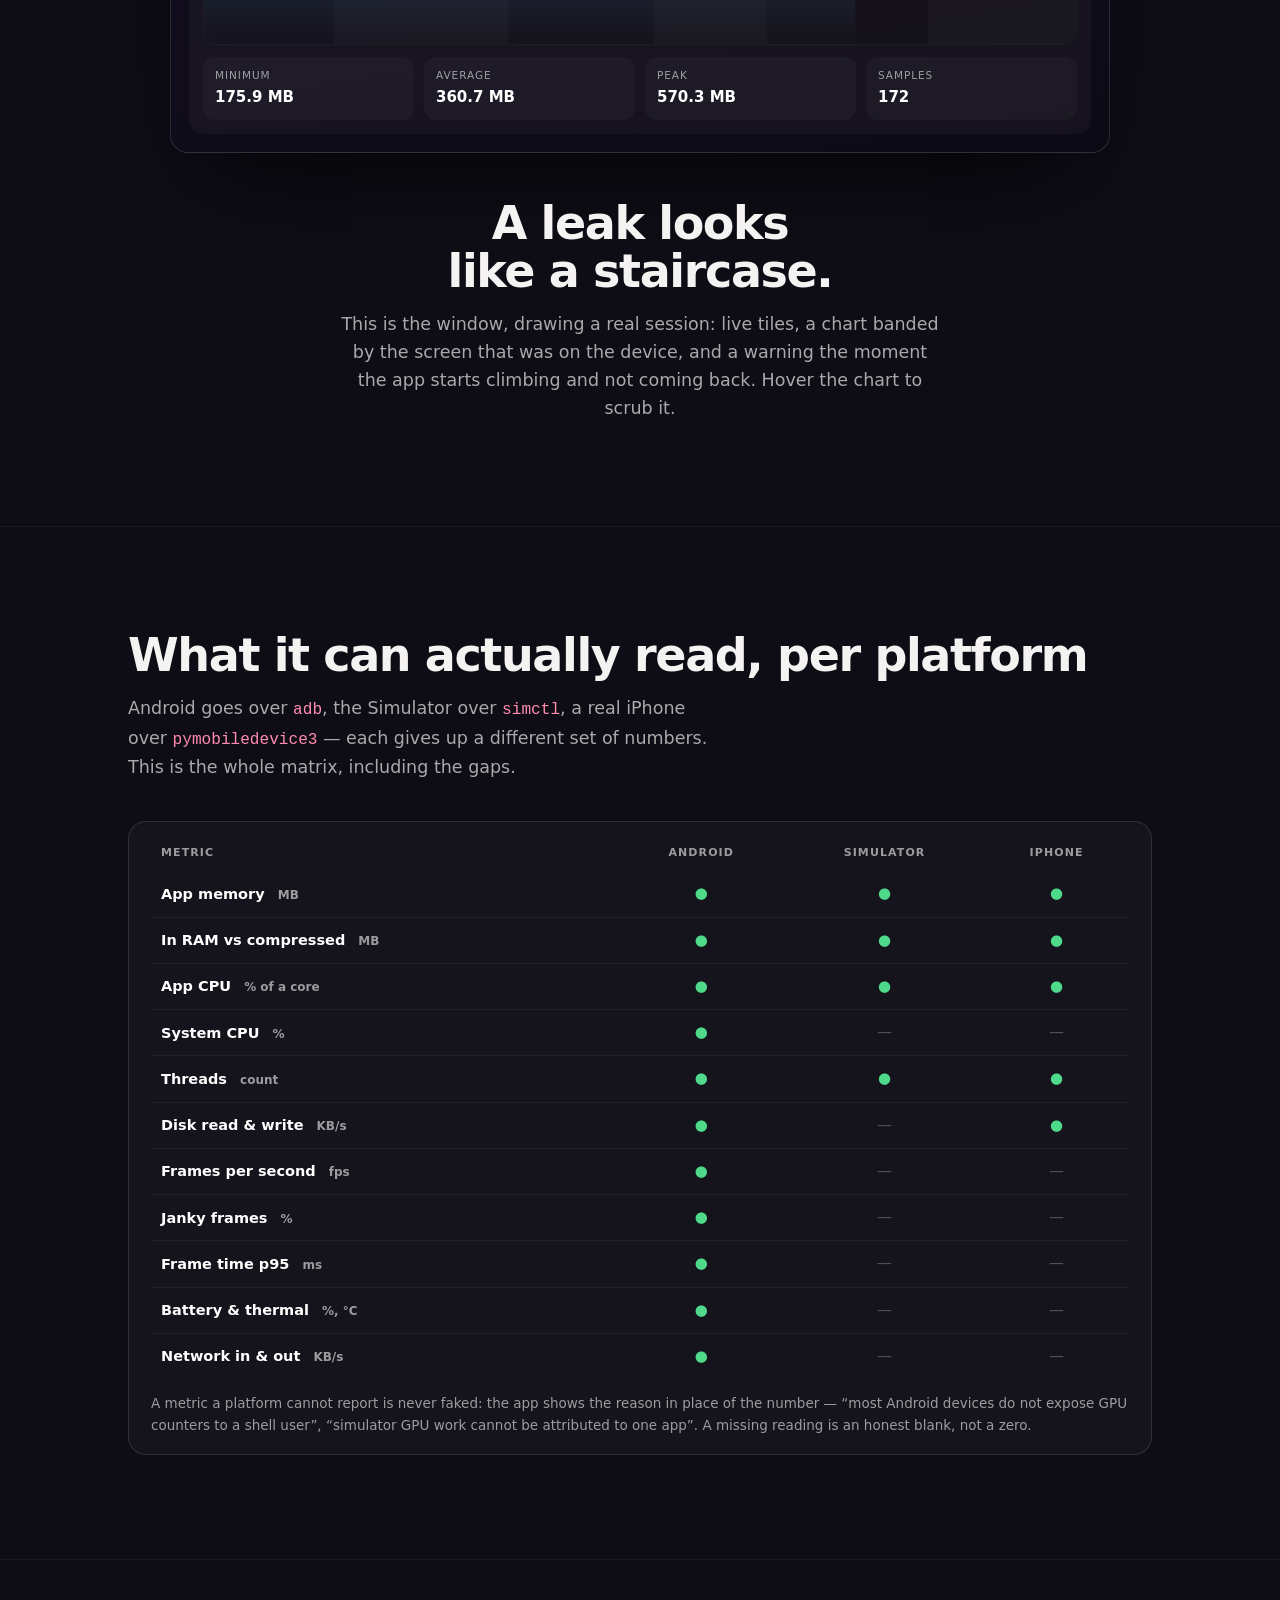
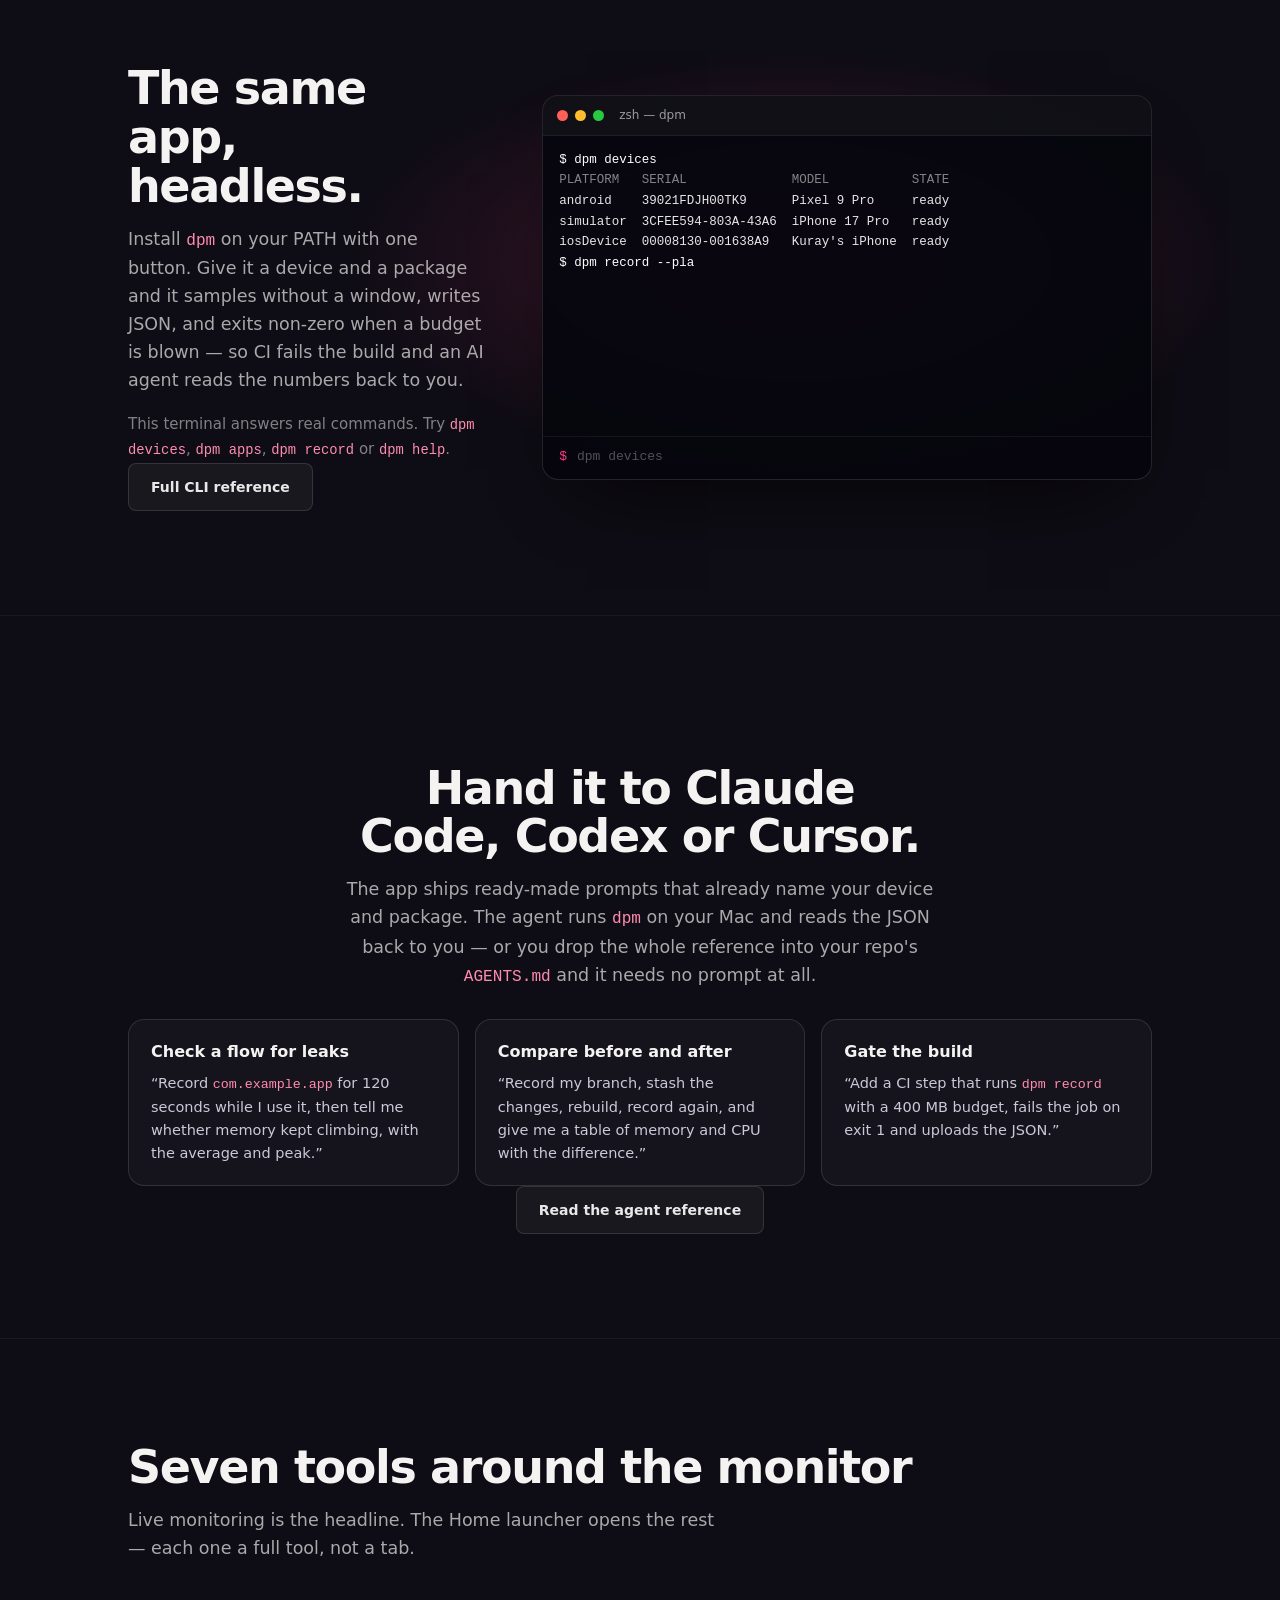
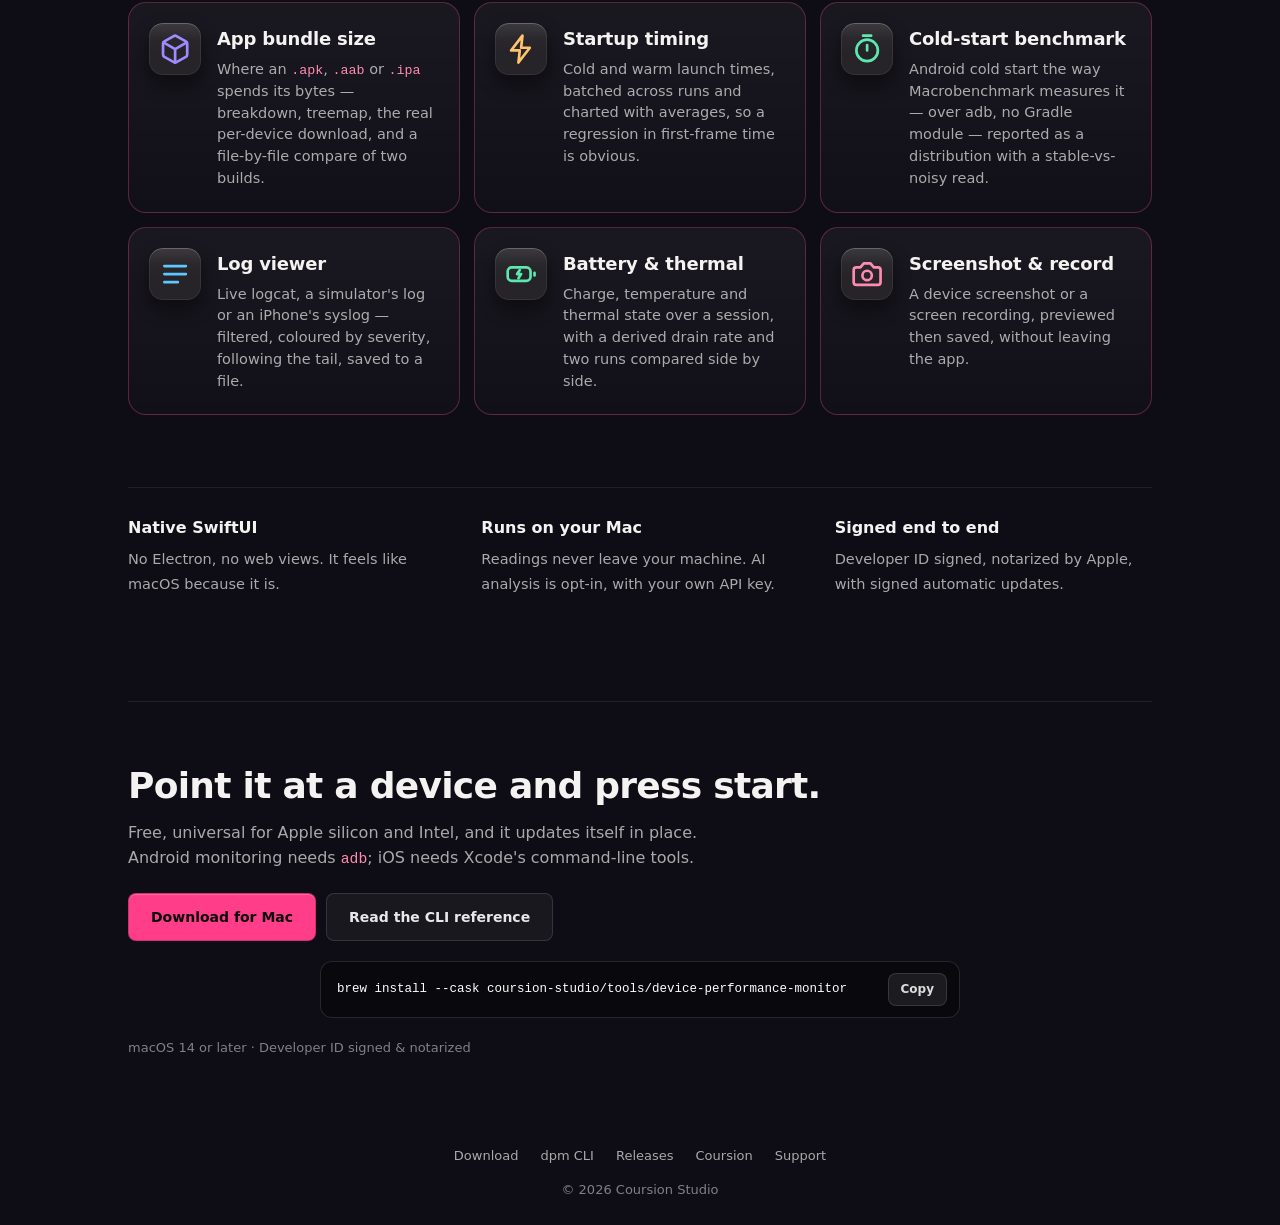
==== commit 6eb471a8: "Site: platform switching that changes everything, and a drawn app window Picking Android, Simulator " ====
--- a/index.html
+++ b/index.html
@@ -8,12 +8,12 @@
   <link rel="canonical" href="https://dpm.coursion.studio/" />
   <link rel="icon" type="image/png" href="icon.png" />
   <link rel="stylesheet" href="stage.css?v=1d5ceac846" />
-  <link rel="stylesheet" href="dpm.css?v=aec4ab2fb6" />
+  <link rel="stylesheet" href="dpm.css?v=a88586c42a" />
   <meta property="og:type" content="website" />
   <meta property="og:url" content="https://dpm.coursion.studio/" />
   <meta property="og:title" content="Device Performance Monitor" />
   <meta property="og:description" content="Live memory, CPU, threads and frame rate for one app on Android, an iOS Simulator or a real iPhone — plus AI analysis, seven tools and a dpm CLI for CI and AI agents." />
-  <meta property="og:image" content="https://dpm.coursion.studio/screenshot-dashboard.png" />
+  <meta property="og:image" content="https://dpm.coursion.studio/og.png" />
   <meta name="twitter:card" content="summary_large_image" />
   <meta name="theme-color" content="#070A1C" />
   <script type="application/ld+json">
@@ -38,7 +38,7 @@
     };
   </script>
   <script defer src="stage.js?v=bda7026e0e"></script>
-  <script defer src="dpm.js?v=b8bfeacac0"></script>
+  <script defer src="dpm.js?v=3b52bfc757"></script>
 </head>
 <body>
   <a class="skip" href="#features">Skip to the features</a>
@@ -83,7 +83,8 @@
             <li data-rig-metric="fps"><span class="rig-label">Frames per second</span><b data-rig-value>—</b><span class="rig-unit">fps</span><svg class="rig-spark" viewBox="0 0 120 34" preserveAspectRatio="none"><path data-rig-spark fill="none" stroke="#5BE7B0" stroke-width="2" stroke-linejoin="round" d="" /></svg></li>
             <li data-rig-metric="threads"><span class="rig-label">Threads</span><b data-rig-value>—</b><span class="rig-unit"></span><svg class="rig-spark" viewBox="0 0 120 34" preserveAspectRatio="none"><path data-rig-spark fill="none" stroke="#FFC46B" stroke-width="2" stroke-linejoin="round" d="" /></svg></li>
           </ul>
-          <p class="rig-foot" data-rig-foot>Sampling every second over adb. Switch the platform — the metrics it can read change with it.</p>
+          <p class="rig-cmd" data-rig-command>adb shell dumpsys meminfo com.example.shop</p>
+          <p class="rig-foot" data-rig-note>Frame timing comes from gfxinfo, so jank and p95 are Android's alone.</p>
         </div>
       </div>
 
@@ -103,38 +104,58 @@
     <section id="live" class="sec reveal" data-stage="chart" aria-labelledby="live-title">
       <div class="glow" aria-hidden="true"></div>
       <div class="container">
-        <div class="chart-stage rise">
-          <div class="chart-head">
-            <span class="chart-app"><span class="chart-dot"></span>Shop · com.example.shop</span>
-            <span class="chart-live" data-chart-state>recording…</span>
-          </div>
-          <div class="chart-plot" data-chart-plot>
-            <svg class="chart-svg" viewBox="0 0 720 240" preserveAspectRatio="none" aria-hidden="true">
-              <defs>
-                <linearGradient id="fillGrad" x1="0" y1="0" x2="0" y2="1">
-                  <stop offset="0%" stop-color="var(--pal-accent)" stop-opacity=".34" />
-                  <stop offset="100%" stop-color="var(--pal-accent)" stop-opacity="0" />
-                </linearGradient>
-              </defs>
-              <g data-chart-bands></g>
-              <path data-chart-fill fill="url(#fillGrad)" d="" />
-              <path data-chart-line fill="none" stroke="var(--pal-accent)" stroke-width="2.5" stroke-linejoin="round" stroke-linecap="round" d="" />
-              <line data-chart-rule x1="0" y1="0" x2="0" y2="240" stroke="rgb(255 255 255 / .35)" stroke-width="1" stroke-dasharray="4 4" opacity="0" />
-              <circle data-chart-head r="4.5" fill="var(--pal-accent)" cx="0" cy="0" opacity="0" />
-            </svg>
-            <div class="chart-bandrow" data-chart-labels></div>
-            <div class="chart-readout" data-chart-readout hidden><b data-chart-value>—</b><span data-chart-screen>—</span></div>
-          </div>
-          <ul class="chart-stats">
-            <li><span>Minimum</span><b data-chart-min>—</b></li>
-            <li><span>Average</span><b data-chart-avg>—</b></li>
-            <li><span>Peak</span><b data-chart-peak>—</b></li>
-            <li><span>Samples</span><b data-chart-count>—</b></li>
+        <div class="appwin rise" data-chart-plotwrap>
+          <div class="appwin-bar"><span></span><span></span><span></span></div>
+          <div class="appwin-head">
+            <span class="appwin-icon"></span>
+            <span class="appwin-name"><b>Shop</b><i>com.example.shop</i></span>
+            <span class="appwin-status"><span class="appwin-chip" data-chart-screenchip>ProductList</span><span class="appwin-live" data-chart-state>Live</span></span>
+          </div>
+          <div class="appwin-tools">
+            <span class="appwin-seg"><i class="on">Android</i><i>iOS Simulator</i><i>iPhone</i></span>
+            <span class="appwin-pill">Pixel 9 Pro · 39021FDJH00TK9</span>
+            <span class="appwin-acts"><i class="stop">Stop</i><i>Marker</i><i>Export…</i></span>
+          </div>
+          <div class="appwin-banner" data-chart-banner>
+            <b>App memory is climbing</b><span data-chart-rate>+116.0 MB/min over 4 min (R² 0.97)</span>
+          </div>
+          <ul class="appwin-tiles">
+            <li><span>App memory</span><b data-chart-tile-mem>—</b><i>MB</i></li>
+            <li><span>App CPU</span><b data-chart-tile-cpu>—</b><i>%</i></li>
+            <li><span>Threads</span><b data-chart-tile-threads>—</b><i></i></li>
+            <li><span>Session change</span><b data-chart-tile-delta>—</b><i>MB</i></li>
           </ul>
-        </div>
+          <div class="appwin-panel">
+            <div class="appwin-panel-head"><b>Memory over time</b><span>Live samples from the connected device</span></div>
+            <div class="chart-plot" data-chart-plot>
+              <svg class="chart-svg" viewBox="0 0 720 240" preserveAspectRatio="none" aria-hidden="true">
+                <defs>
+                  <linearGradient id="fillGrad" x1="0" y1="0" x2="0" y2="1">
+                    <stop offset="0%" stop-color="#5CC8FF" stop-opacity=".32" />
+                    <stop offset="100%" stop-color="#5CC8FF" stop-opacity="0" />
+                  </linearGradient>
+                </defs>
+                <g data-chart-bands></g>
+                <path data-chart-fill fill="url(#fillGrad)" d="" />
+                <path data-chart-line fill="none" stroke="#5CC8FF" stroke-width="2.5" stroke-linejoin="round" stroke-linecap="round" d="" />
+                <line data-chart-rule x1="0" y1="0" x2="0" y2="240" stroke="rgb(255 255 255 / .35)" stroke-width="1" stroke-dasharray="4 4" opacity="0" />
+                <circle data-chart-head r="4.5" fill="#5CC8FF" cx="0" cy="0" opacity="0" />
+              </svg>
+              <div class="chart-bandrow" data-chart-labels></div>
+              <div class="chart-readout" data-chart-readout hidden><b data-chart-value>—</b><span data-chart-screen>—</span></div>
+            </div>
+            <ul class="chart-stats">
+              <li><span>Minimum</span><b data-chart-min>—</b></li>
+              <li><span>Average</span><b data-chart-avg>—</b></li>
+              <li><span>Peak</span><b data-chart-peak>—</b></li>
+              <li><span>Samples</span><b data-chart-count>—</b></li>
+            </ul>
+          </div>
+        </div>
+
         <div class="sec-head center">
           <h2 id="live-title" class="rise" style="--d:.08s">A leak looks like a staircase.</h2>
-          <p class="rise" style="--d:.14s">Every reading is charted as it arrives and the timeline is banded by screen, so a step that never comes back down is pinned to the screen that caused it. Hover the chart to scrub the session.</p>
+          <p class="rise" style="--d:.14s">This is the window, drawing a real session: live tiles, a chart banded by the screen that was on the device, and a warning the moment the app starts climbing and not coming back. Hover the chart to scrub it.</p>
         </div>
       </div>
     </section>
@@ -169,24 +190,6 @@
       </div>
     </section>
 
-    <section id="window" class="sec sec-split reveal" aria-labelledby="window-title">
-      <div class="glow" aria-hidden="true"></div>
-      <div class="container split reverse">
-        <div class="split-copy">
-          <h2 id="window-title" class="rise">One window, the whole session.</h2>
-          <p class="rise" style="--d:.06s">Live tiles for the numbers that matter, a chart per metric banded by screen, markers you drop as you go, and a warning the moment the app starts climbing. Stop the session and it is saved, ready to reopen, diff against a baseline or hand to an AI.</p>
-          <div class="cta-row rise" style="--d:.12s">
-            <a class="btn outline" href="#features">What it measures</a>
-          </div>
-        </div>
-        <div class="split-stage">
-          <figure class="shot rise">
-            <img src="screenshot-dashboard.png" alt="The Device Performance Monitor dashboard: a shop app on a Pixel 9 Pro with memory climbing screen by screen, a leak warning and live CPU and thread tiles" width="1240" height="860" loading="lazy" />
-          </figure>
-        </div>
-      </div>
-    </section>
-
     <section id="cli" class="sec sec-split reveal" data-stage="terminal" aria-labelledby="cli-title">
       <div class="glow" aria-hidden="true"></div>
       <div class="container split">
--- a/dpm.css
+++ b/dpm.css
@@ -40,6 +40,36 @@
   z-index: 2;
 }
 
+.rig-phone.is-android { border-radius: 22px; }
+.rig-phone.is-android .rig-notch { top: 18px; width: 9px; height: 9px; margin-left: -4.5px; border-radius: 50%; }
+.rig-phone.is-android .rig-screen { border-radius: 16px; }
+
+.rig-phone.is-iphone { border-radius: 38px; }
+.rig-phone.is-iphone .rig-notch { top: 16px; width: 62px; height: 18px; margin-left: -31px; }
+.rig-phone.is-iphone .rig-screen { border-radius: 31px; padding-top: 42px; }
+
+/* A simulator is a window on your Mac, so it wears a window's chrome. */
+.rig-phone.is-simulator { border-radius: 16px; padding-top: 26px; }
+.rig-phone.is-simulator::before {
+  content: "";
+  position: absolute;
+  inset: 0 0 auto 0;
+  height: 26px;
+  border-radius: 16px 16px 0 0;
+  background: rgb(255 255 255 / 0.07);
+}
+.rig-phone.is-simulator .rig-notch {
+  top: 10px;
+  left: 15px;
+  margin-left: 0;
+  width: 7px;
+  height: 7px;
+  border-radius: 50%;
+  background: #ff5f57;
+  box-shadow: 11px 0 0 #febc2e, 22px 0 0 #28c840;
+}
+.rig-phone.is-simulator .rig-screen { border-radius: 10px; padding-top: 16px; }
+
 .rig-screen {
   position: relative;
   height: 100%;
@@ -205,15 +235,113 @@
 
 /* ── the session chart ────────────────────────────────────────────────── */
 
-.chart-stage {
-  max-width: 920px;
+.appwin {
+  max-width: 940px;
   margin: 0 auto 46px;
-  padding: 18px 18px 14px;
-  border-radius: 20px;
-  border: 1px solid var(--pal-border);
-  background: linear-gradient(rgb(255 255 255 / 0.05), rgb(255 255 255 / 0.015));
-  box-shadow: 0 32px 70px -40px rgb(0 0 0 / 0.9);
-}
+  border-radius: 18px;
+  overflow: hidden;
+  border: 1px solid var(--pal-border);
+  background: linear-gradient(170deg, #1a1226, #120d1d 55%, #0d0a16);
+  box-shadow: 0 44px 90px -46px rgb(0 0 0 / 0.95);
+  text-align: left;
+}
+
+.appwin-bar { display: flex; gap: 7px; padding: 12px 14px 0; }
+.appwin-bar span { width: 11px; height: 11px; border-radius: 50%; background: rgb(255 255 255 / 0.16); }
+.appwin-bar span:first-child { background: #ff5f57; }
+.appwin-bar span:nth-child(2) { background: #febc2e; }
+.appwin-bar span:nth-child(3) { background: #28c840; }
+
+.appwin-head { display: flex; align-items: center; gap: 12px; padding: 14px 18px 12px; }
+
+.appwin-icon {
+  width: 38px;
+  height: 38px;
+  border-radius: 11px;
+  background: linear-gradient(160deg, #2fd27f, #0b7a5e);
+  box-shadow: inset 0 0 0 1px rgb(255 255 255 / 0.14);
+}
+
+.appwin-name { display: flex; flex-direction: column; line-height: 1.25; }
+.appwin-name b { font-size: 17px; font-weight: 650; }
+.appwin-name i { font-style: normal; font-family: ui-monospace, "SF Mono", Menlo, monospace; font-size: 11.5px; color: var(--pal-text3); }
+.appwin-status { margin-left: auto; display: flex; align-items: center; gap: 8px; }
+
+.appwin-chip,
+.appwin-live {
+  padding: 3px 10px;
+  border-radius: 999px;
+  font-size: 11.5px;
+  border: 1px solid var(--pal-border);
+  color: var(--pal-text2);
+}
+
+.appwin-live { display: inline-flex; align-items: center; gap: 6px; color: #8af0bb; border-color: rgb(47 210 127 / 0.4); }
+.appwin-live::before { content: ""; width: 6px; height: 6px; border-radius: 50%; background: #2fd27f; animation: chart-pulse 2s ease-out infinite; }
+.appwin-live.done::before { animation: none; }
+
+.appwin-tools { display: flex; flex-wrap: wrap; align-items: center; gap: 10px; padding: 0 18px 14px; }
+
+.appwin-seg { display: inline-flex; gap: 3px; padding: 3px; border-radius: 10px; background: rgb(255 255 255 / 0.05); }
+.appwin-seg i { font-style: normal; padding: 4px 10px; border-radius: 7px; font-size: 11.5px; color: var(--pal-text3); }
+.appwin-seg i.on { background: color-mix(in srgb, var(--pal-accent) 26%, transparent); color: #fff; }
+
+.appwin-pill,
+.appwin-acts i {
+  padding: 5px 11px;
+  border-radius: 8px;
+  border: 1px solid var(--pal-border);
+  background: rgb(255 255 255 / 0.04);
+  font-size: 11.5px;
+  color: var(--pal-text2);
+  font-style: normal;
+}
+
+.appwin-acts { margin-left: auto; display: inline-flex; gap: 6px; }
+.appwin-acts i.stop { color: #fff; }
+
+.appwin-banner {
+  display: flex;
+  flex-direction: column;
+  gap: 2px;
+  margin: 0 18px 14px;
+  padding: 11px 14px;
+  border-radius: 12px;
+  border: 1px solid rgb(255 122 122 / 0.35);
+  background: linear-gradient(90deg, rgb(255 90 110 / 0.18), rgb(255 90 110 / 0.04));
+  opacity: 0;
+  transform: translateY(-4px);
+  transition: opacity 0.4s ease, transform 0.4s ease;
+}
+
+.appwin-banner.show { opacity: 1; transform: none; }
+.appwin-banner b { font-size: 13.5px; }
+.appwin-banner span { font-size: 12px; color: var(--pal-text2); }
+
+.appwin-tiles {
+  display: grid;
+  grid-template-columns: repeat(4, minmax(0, 1fr));
+  gap: 10px;
+  margin: 0 18px 14px;
+  padding: 0;
+  list-style: none;
+}
+
+.appwin-tiles li {
+  padding: 10px 13px 11px;
+  border-radius: 12px;
+  background: rgb(255 255 255 / 0.04);
+  border: 1px solid var(--pal-rule);
+}
+
+.appwin-tiles span { display: block; font-size: 11px; color: var(--pal-text3); }
+.appwin-tiles b { font-size: 21px; font-weight: 650; font-variant-numeric: tabular-nums; letter-spacing: -0.02em; }
+.appwin-tiles i { font-style: normal; margin-left: 3px; font-size: 11px; color: var(--pal-text3); }
+
+.appwin-panel { margin: 0 18px 18px; padding: 14px; border-radius: 14px; background: rgb(255 255 255 / 0.03); }
+.appwin-panel-head { display: flex; flex-direction: column; margin-bottom: 10px; }
+.appwin-panel-head b { font-size: 14px; }
+.appwin-panel-head span { font-size: 11.5px; color: var(--pal-text3); }
 
 .chart-head {
   display: flex;
@@ -325,7 +453,7 @@
   display: grid;
   grid-template-columns: repeat(4, minmax(0, 1fr));
   gap: 10px;
-  margin: 14px 0 0;
+  margin: 12px 0 0;
   padding: 0;
   list-style: none;
 }
@@ -479,7 +607,8 @@
 .copy-btn.copied { color: #4fd98a; border-color: rgb(79 217 138 / 0.45); }
 
 @media (max-width: 900px) {
-  .chart-stats { grid-template-columns: repeat(2, minmax(0, 1fr)); }
+  .chart-stats, .appwin-tiles { grid-template-columns: repeat(2, minmax(0, 1fr)); }
+  .appwin-acts { display: none; }
   .term-body { height: 250px; }
 }
 
@@ -501,3 +630,24 @@
 }
 
 .shot img { display: block; width: 100%; height: auto; }
+
+.rig-tiles.swapping li { animation: rig-swap 0.24s ease; }
+
+@keyframes rig-swap {
+  0% { opacity: 0.25; transform: translateY(4px); }
+  100% { opacity: 1; transform: none; }
+}
+
+.rig-cmd {
+  margin: 12px 0 0;
+  padding: 8px 11px;
+  border-radius: 9px;
+  background: rgb(0 0 0 / 0.32);
+  border: 1px solid var(--pal-rule);
+  font-family: ui-monospace, "SF Mono", Menlo, Monaco, monospace;
+  font-size: 11.5px;
+  color: var(--pal-text2);
+  overflow-wrap: anywhere;
+}
+
+.rig-cmd::before { content: "$ "; color: var(--pal-accent); }
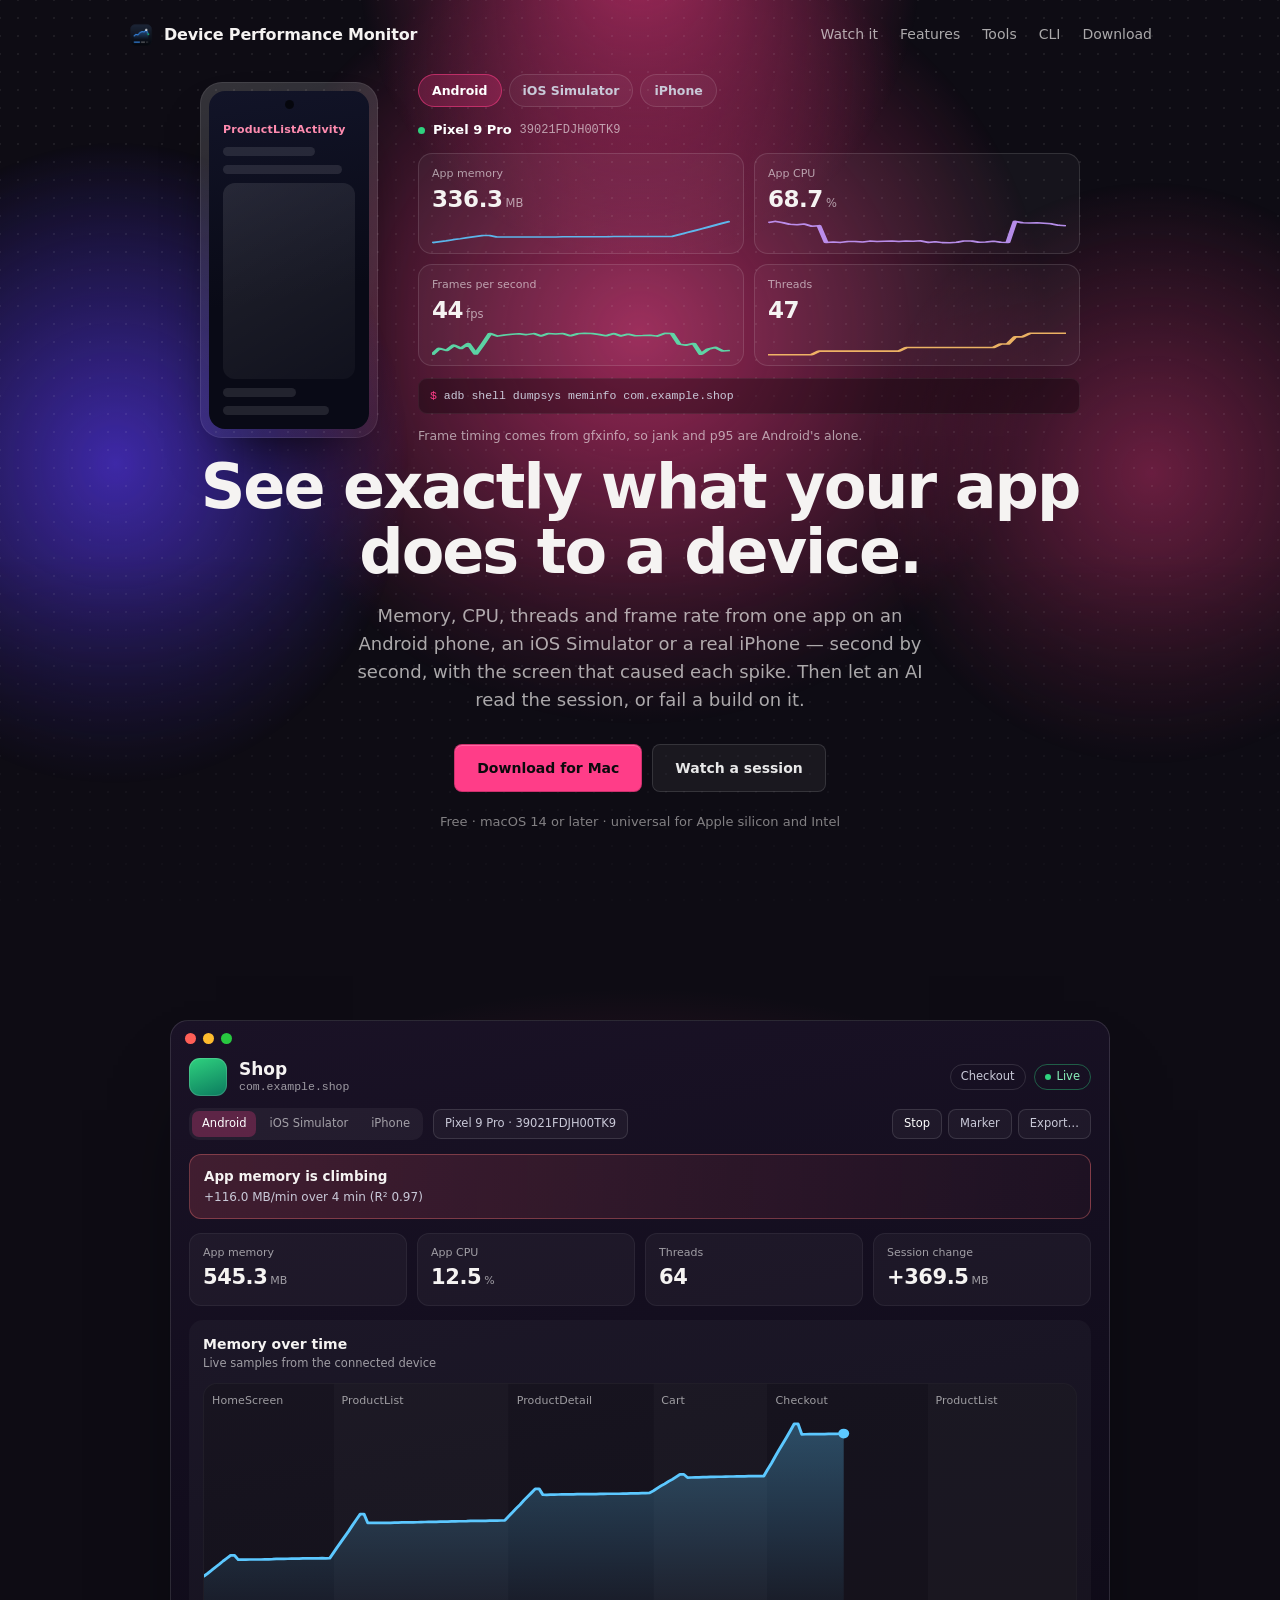
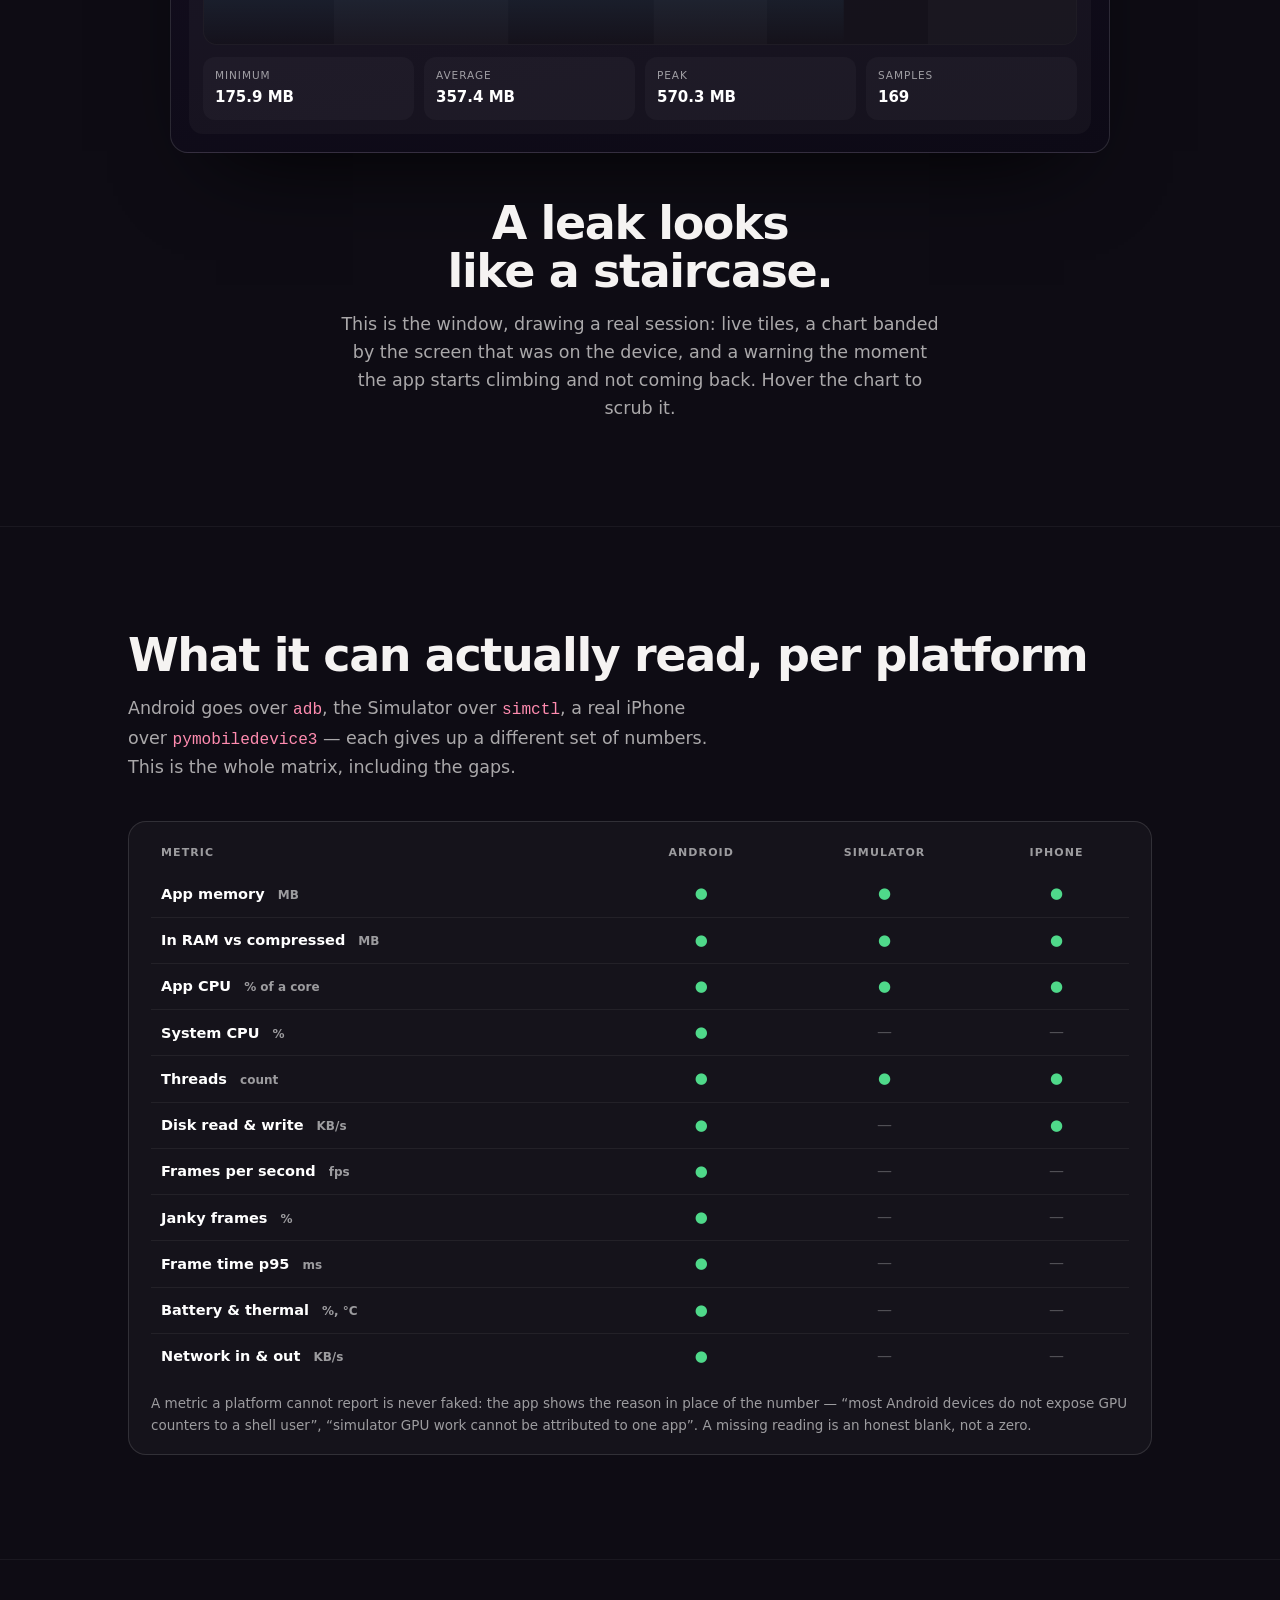
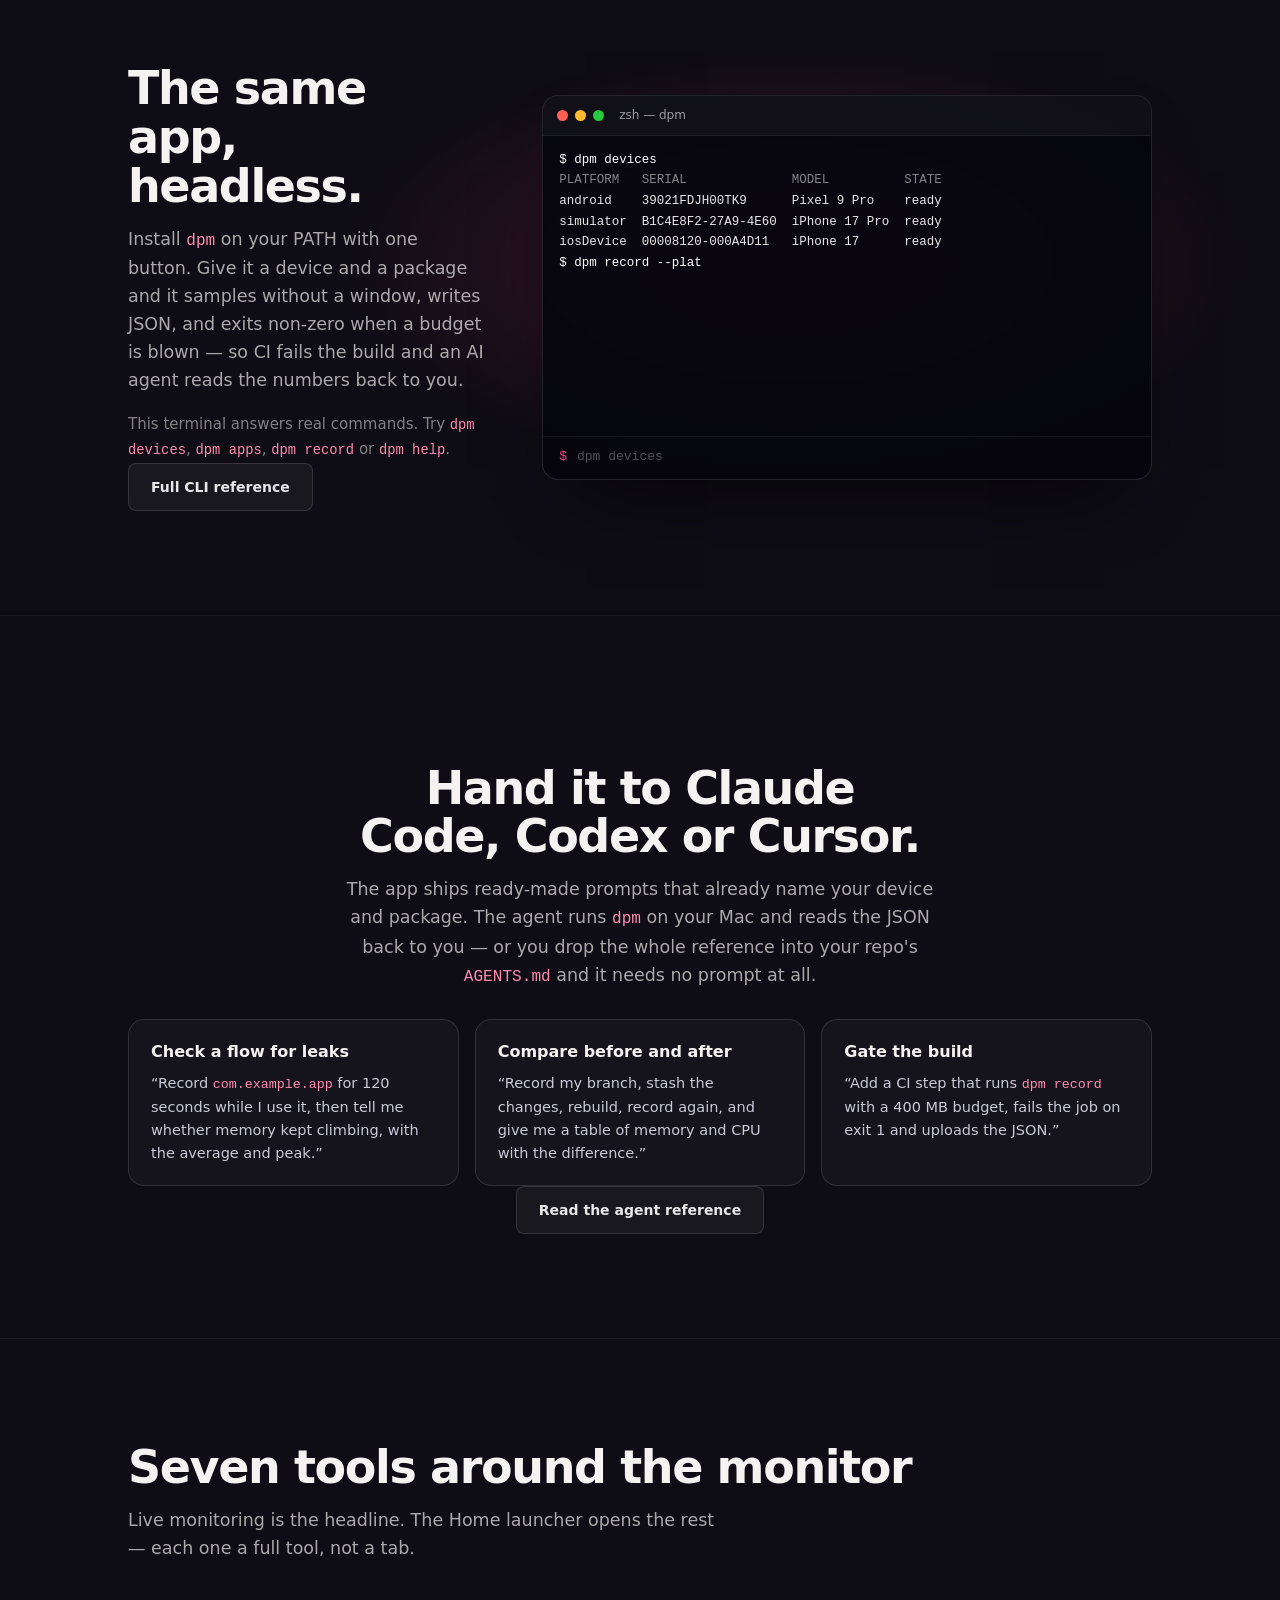
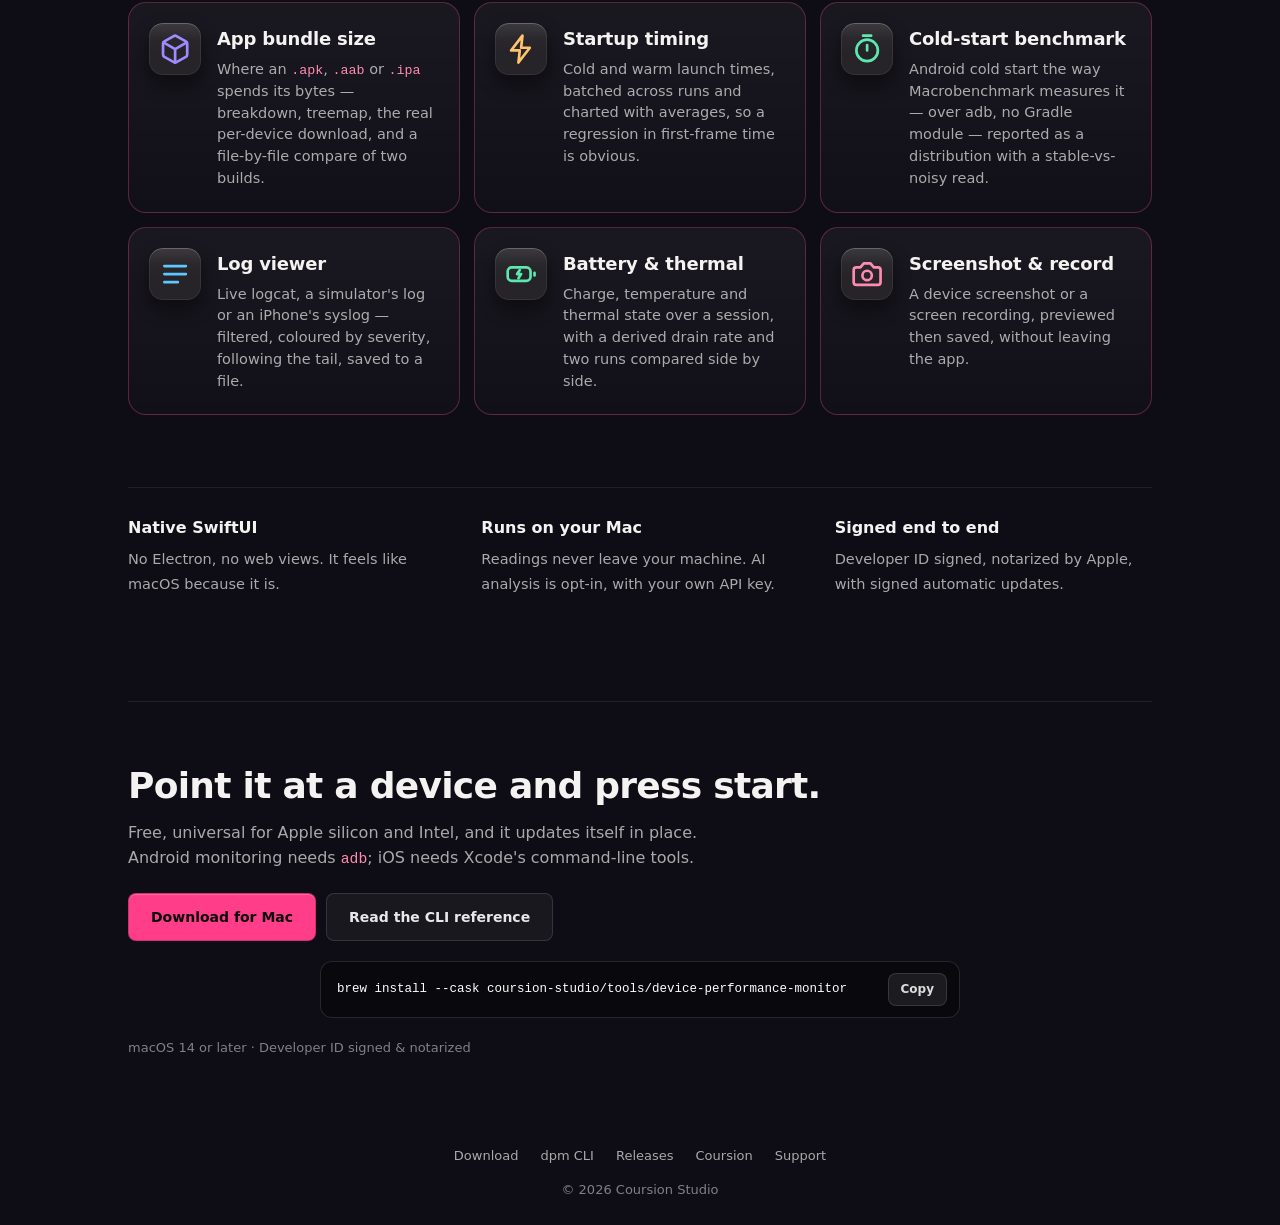
==== commit 81cdbff6: "Site: no personal device names or real serials in the demo data The rig and the terminal carried a r" ====
--- a/index.html
+++ b/index.html
@@ -38,7 +38,7 @@
     };
   </script>
   <script defer src="stage.js?v=bda7026e0e"></script>
-  <script defer src="dpm.js?v=3b52bfc757"></script>
+  <script defer src="dpm.js?v=19576da331"></script>
 </head>
 <body>
   <a class="skip" href="#features">Skip to the features</a>
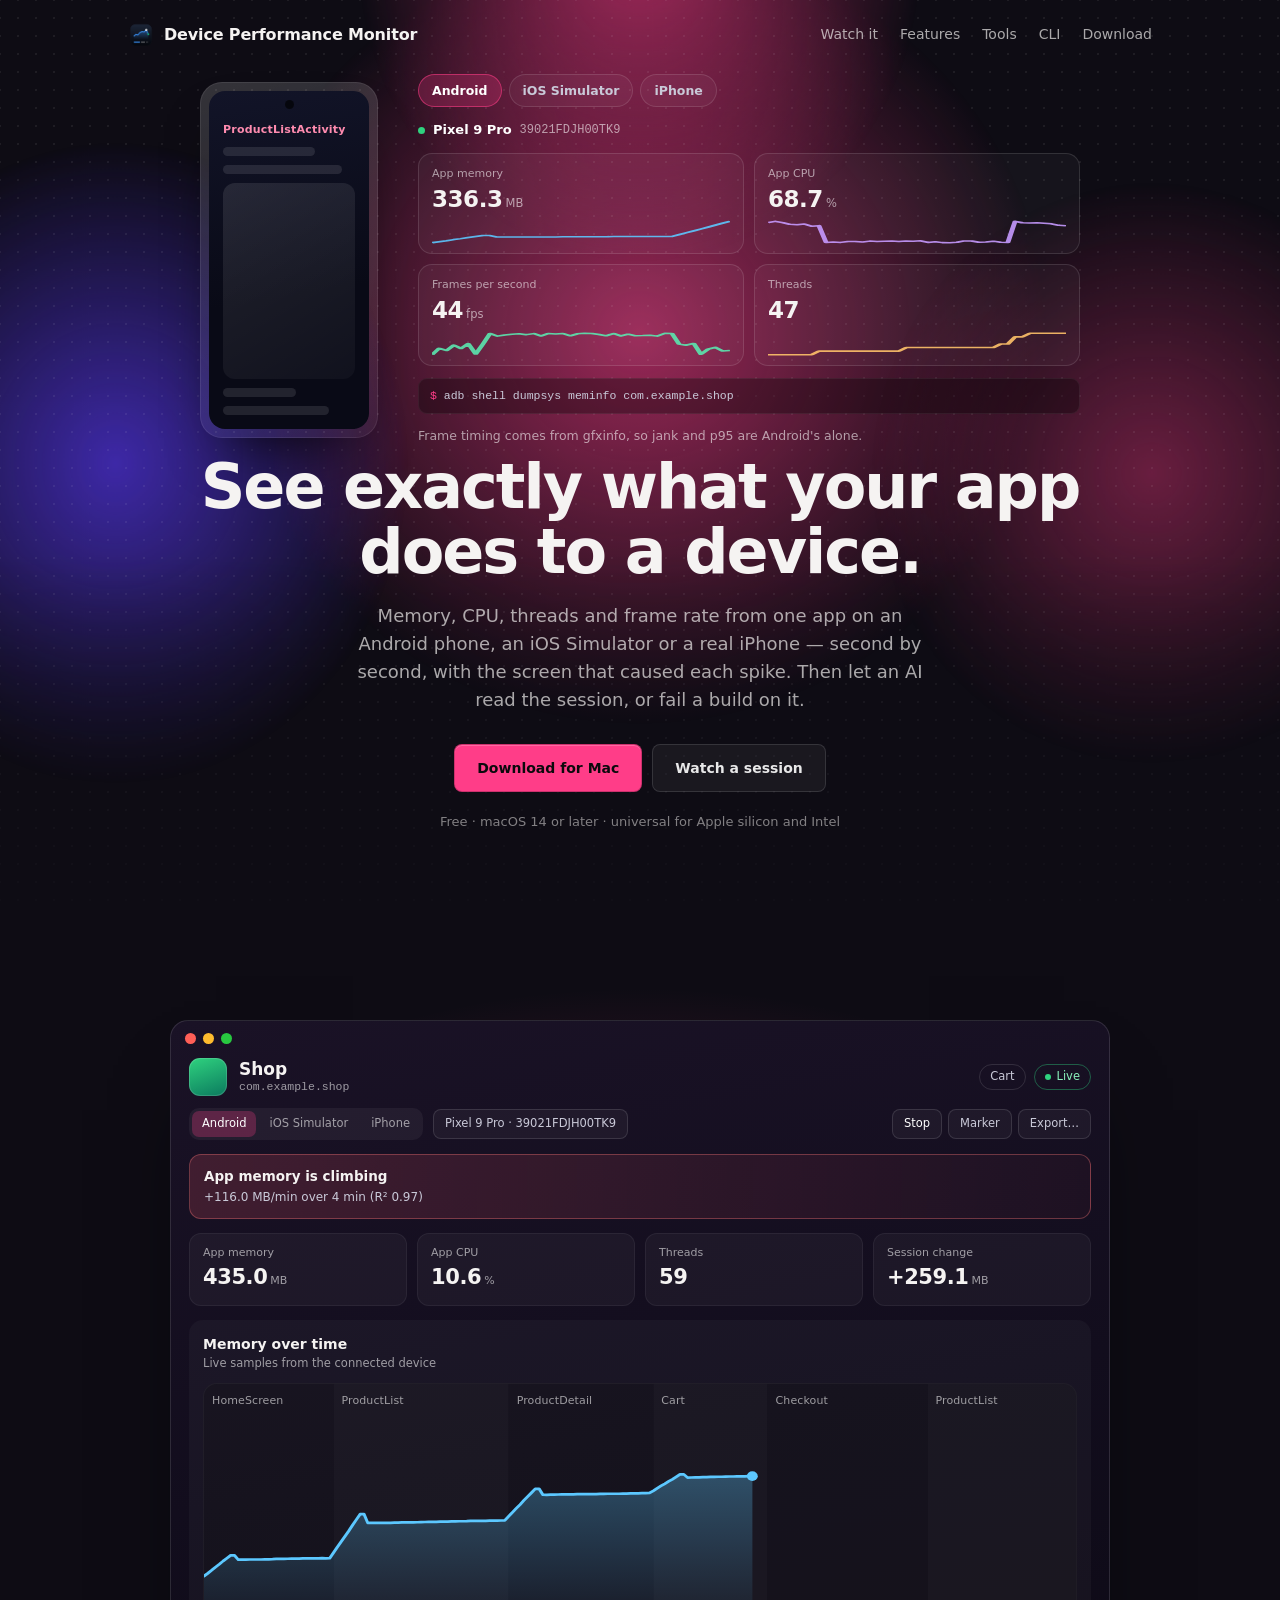
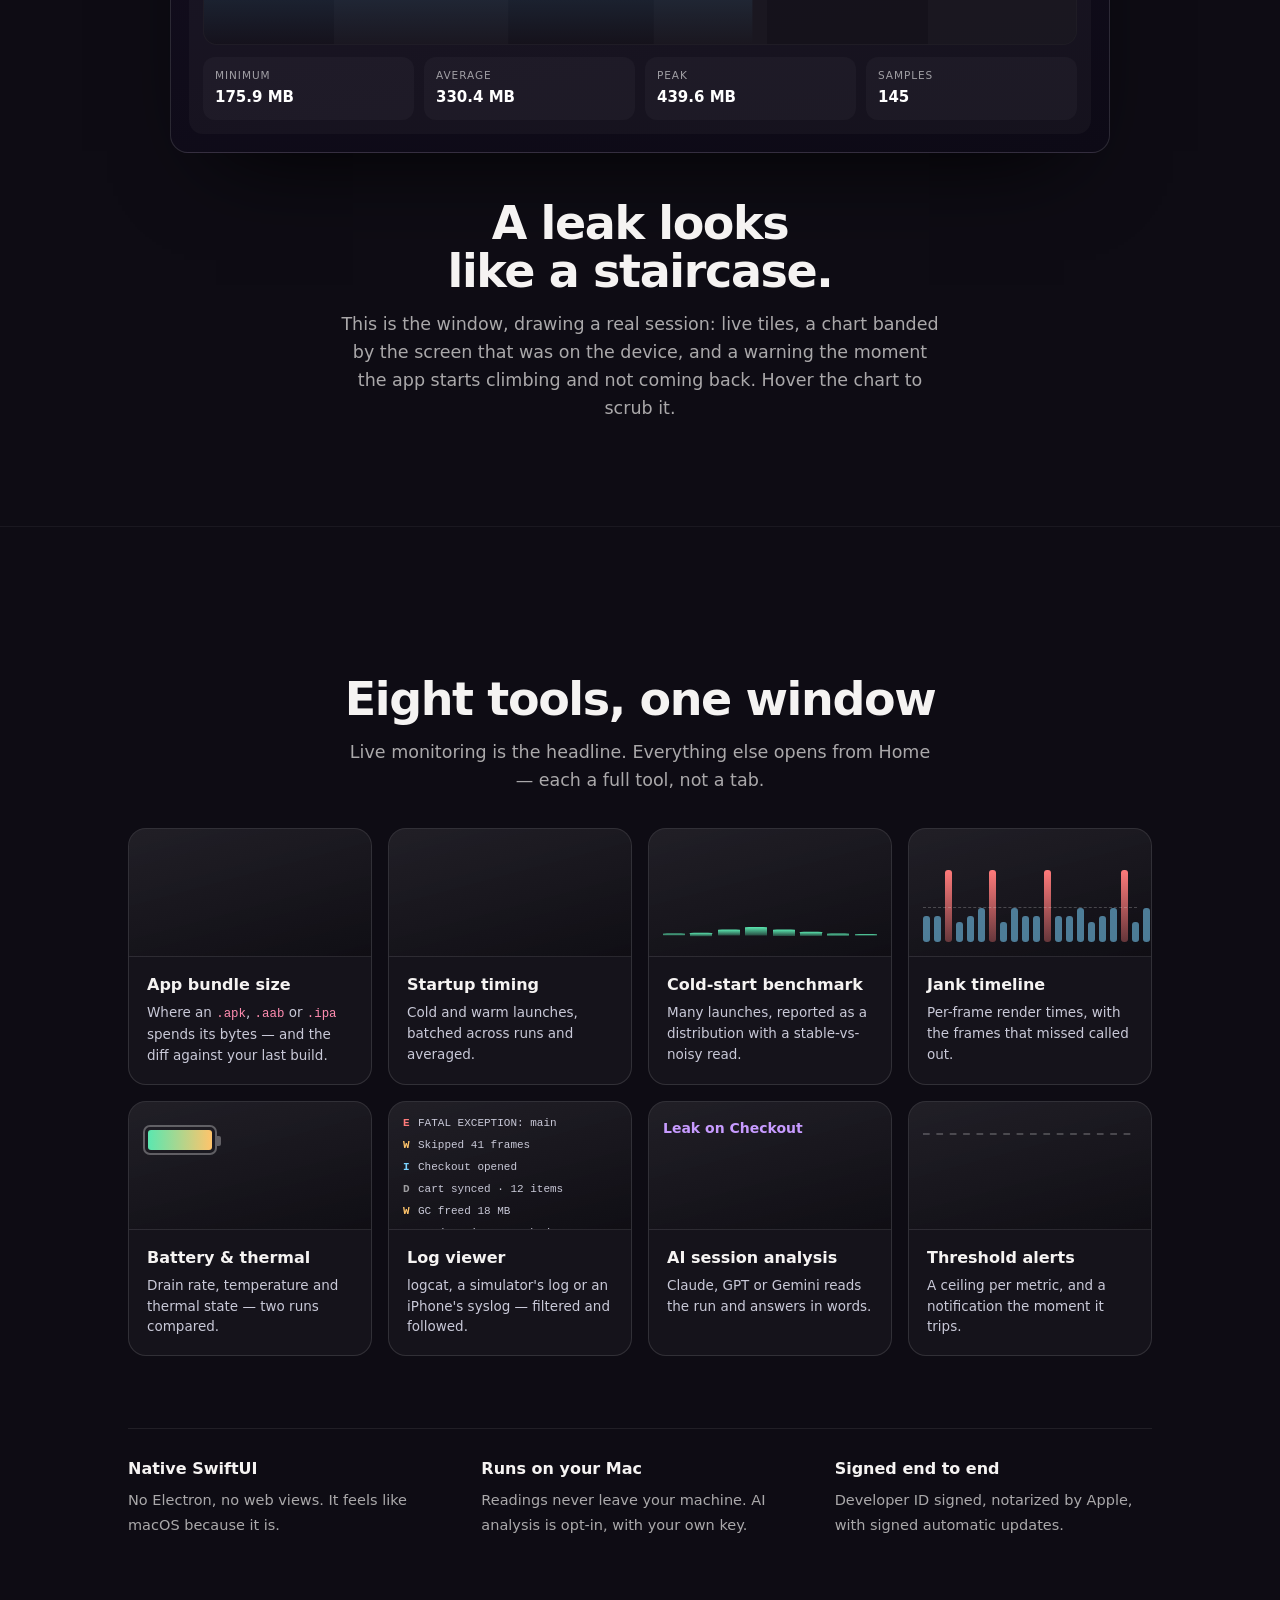
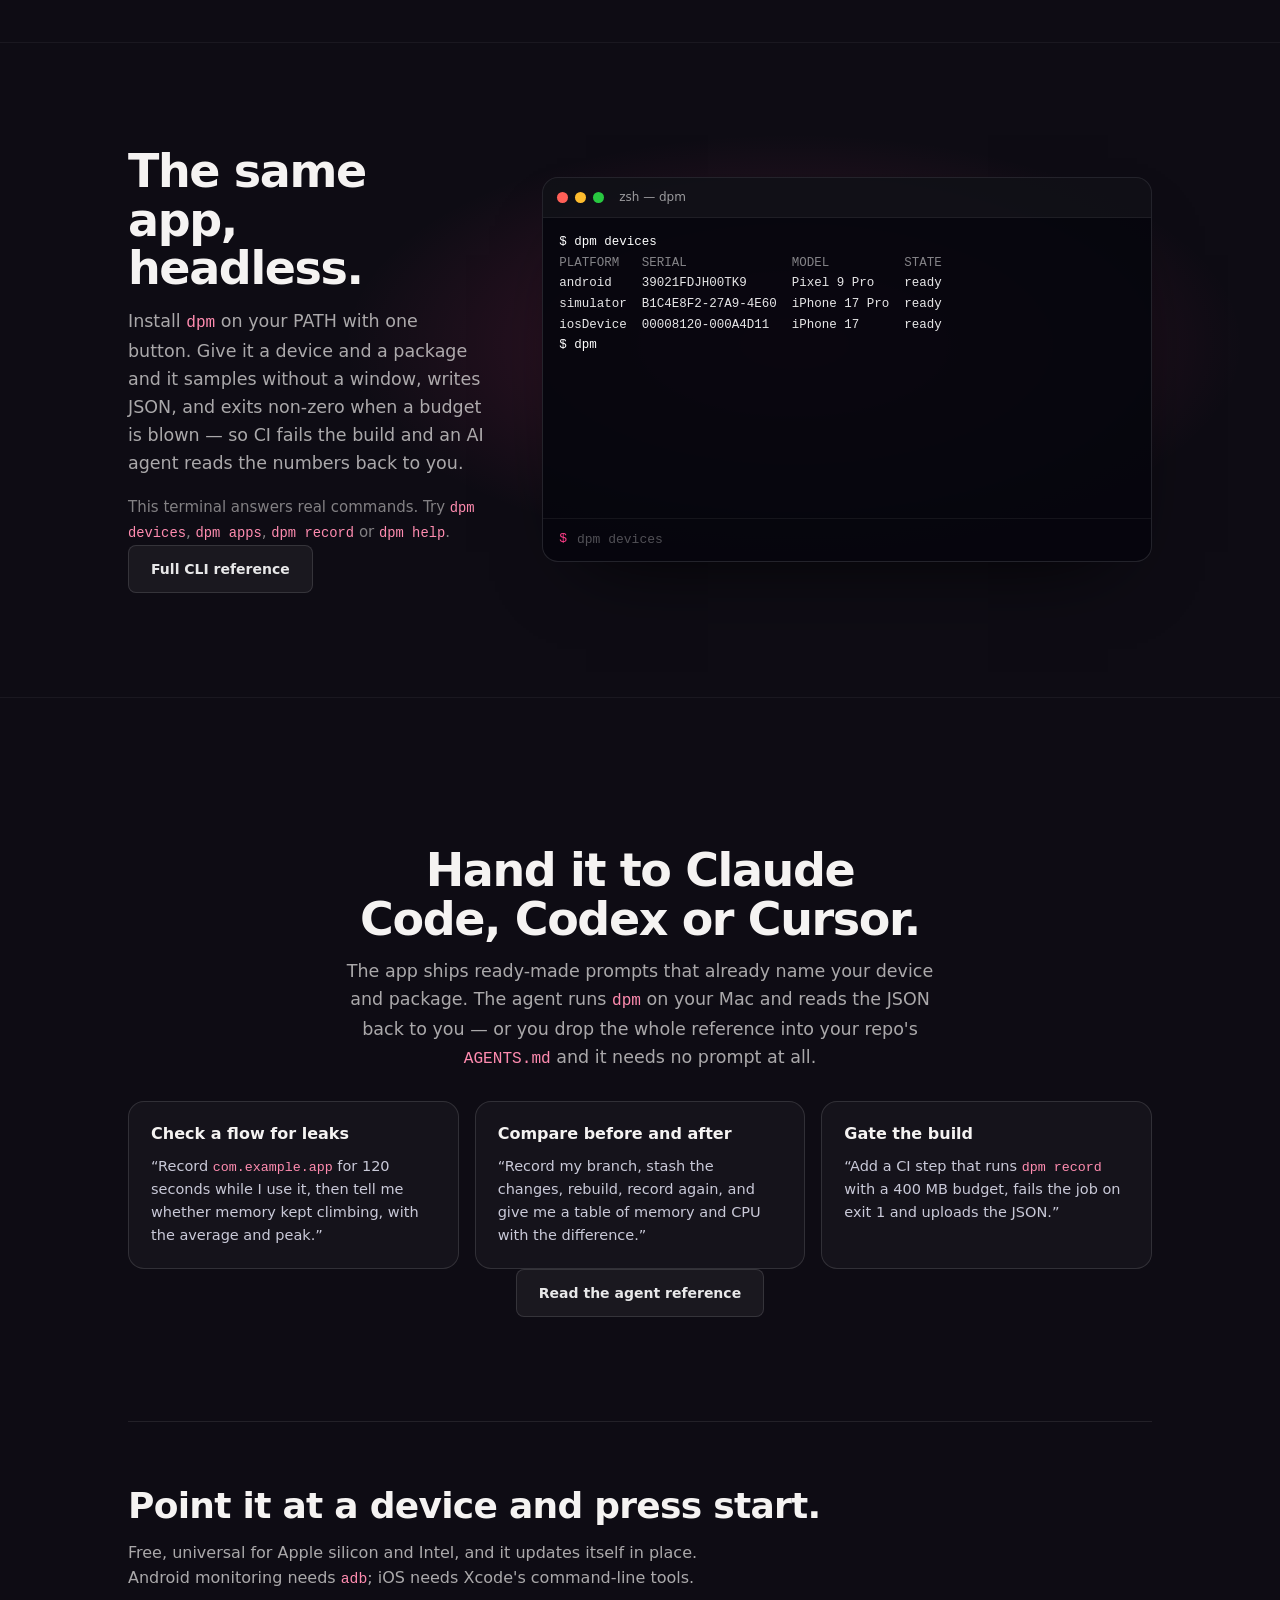
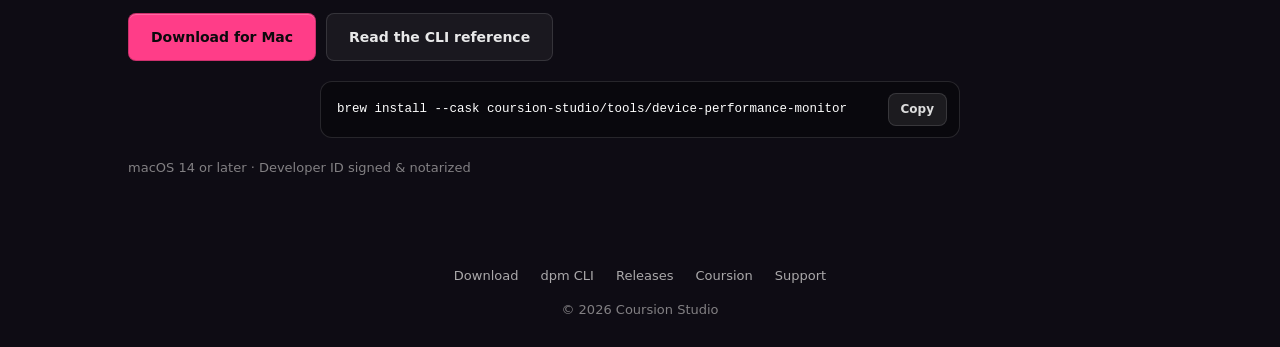
==== commit 12275e7f: "Site: eight animated tool demos instead of a table and card copy The platform matrix and the tool ca" ====
--- a/index.html
+++ b/index.html
@@ -8,7 +8,7 @@
   <link rel="canonical" href="https://dpm.coursion.studio/" />
   <link rel="icon" type="image/png" href="icon.png" />
   <link rel="stylesheet" href="stage.css?v=1d5ceac846" />
-  <link rel="stylesheet" href="dpm.css?v=a88586c42a" />
+  <link rel="stylesheet" href="dpm.css?v=30ded7b34a" />
   <meta property="og:type" content="website" />
   <meta property="og:url" content="https://dpm.coursion.studio/" />
   <meta property="og:title" content="Device Performance Monitor" />
@@ -51,7 +51,7 @@
         <div class="links">
           <a href="#live">Watch it</a>
           <a href="#features">Features</a>
-          <a href="#tools">Tools</a>
+          <a href="#features">Tools</a>
           <a href="cli.html">CLI</a>
           <a class="keep" href="#download">Download</a>
         </div>
@@ -160,33 +160,101 @@
       </div>
     </section>
 
-    <section id="features" class="sec reveal">
+    <section id="features" class="sec reveal" data-live>
       <div class="container">
-        <div class="sec-head">
-          <h2 class="rise">What it can actually read, per platform</h2>
-          <p class="rise" style="--d:.06s">Android goes over <code>adb</code>, the Simulator over <code>simctl</code>, a real iPhone over <code>pymobiledevice3</code> — each gives up a different set of numbers. This is the whole matrix, including the gaps.</p>
-        </div>
-        <div class="matrix rise" style="--d:.08s">
-          <table>
-            <thead>
-              <tr><th scope="col">Metric</th><th scope="col">Android</th><th scope="col">Simulator</th><th scope="col">iPhone</th></tr>
-            </thead>
-            <tbody>
-              <tr><th scope="row">App memory <em>MB</em></th><td class="y">●</td><td class="y">●</td><td class="y">●</td></tr>
-              <tr><th scope="row">In RAM vs compressed <em>MB</em></th><td class="y">●</td><td class="y">●</td><td class="y">●</td></tr>
-              <tr><th scope="row">App CPU <em>% of a core</em></th><td class="y">●</td><td class="y">●</td><td class="y">●</td></tr>
-              <tr><th scope="row">System CPU <em>%</em></th><td class="y">●</td><td class="n">—</td><td class="n">—</td></tr>
-              <tr><th scope="row">Threads <em>count</em></th><td class="y">●</td><td class="y">●</td><td class="y">●</td></tr>
-              <tr><th scope="row">Disk read &amp; write <em>KB/s</em></th><td class="y">●</td><td class="n">—</td><td class="y">●</td></tr>
-              <tr><th scope="row">Frames per second <em>fps</em></th><td class="y">●</td><td class="n">—</td><td class="n">—</td></tr>
-              <tr><th scope="row">Janky frames <em>%</em></th><td class="y">●</td><td class="n">—</td><td class="n">—</td></tr>
-              <tr><th scope="row">Frame time p95 <em>ms</em></th><td class="y">●</td><td class="n">—</td><td class="n">—</td></tr>
-              <tr><th scope="row">Battery &amp; thermal <em>%, °C</em></th><td class="y">●</td><td class="n">—</td><td class="n">—</td></tr>
-              <tr><th scope="row">Network in &amp; out <em>KB/s</em></th><td class="y">●</td><td class="n">—</td><td class="n">—</td></tr>
-            </tbody>
-          </table>
-          <p class="matrix-note">A metric a platform cannot report is never faked: the app shows the reason in place of the number — “most Android devices do not expose GPU counters to a shell user”, “simulator GPU work cannot be attributed to one app”. A missing reading is an honest blank, not a zero.</p>
-        </div>
+        <div class="sec-head center">
+          <h2 class="rise">Eight tools, one window</h2>
+          <p class="rise" style="--d:.06s">Live monitoring is the headline. Everything else opens from Home — each a full tool, not a tab.</p>
+        </div>
+        <ul class="demo-grid">
+          <li class="demo-card rise" style="--d:.06s">
+            <div class="demo demo-bundle" aria-hidden="true">
+              <span class="b b1"></span><span class="b b2"></span><span class="b b3"></span>
+              <span class="b b4"></span><span class="b b5"></span><span class="b b6"></span>
+            </div>
+            <h3>App bundle size</h3>
+            <p>Where an <code>.apk</code>, <code>.aab</code> or <code>.ipa</code> spends its bytes — and the diff against your last build.</p>
+          </li>
+          <li class="demo-card rise" style="--d:.1s">
+            <div class="demo demo-startup" aria-hidden="true">
+              <span class="run"><i style="--w:62%"></i><em>412 ms</em></span>
+              <span class="run"><i style="--w:78%"></i><em>518 ms</em></span>
+              <span class="run"><i style="--w:47%"></i><em>309 ms</em></span>
+            </div>
+            <h3>Startup timing</h3>
+            <p>Cold and warm launches, batched across runs and averaged.</p>
+          </li>
+          <li class="demo-card rise" style="--d:.14s">
+            <div class="demo demo-bench" aria-hidden="true">
+              <span class="bar" style="--h:22%"></span><span class="bar" style="--h:38%"></span>
+              <span class="bar" style="--h:64%"></span><span class="bar" style="--h:92%"></span>
+              <span class="bar" style="--h:70%"></span><span class="bar" style="--h:44%"></span>
+              <span class="bar" style="--h:28%"></span><span class="bar" style="--h:18%"></span>
+              <span class="p95"><em>p95</em></span>
+            </div>
+            <h3>Cold-start benchmark</h3>
+            <p>Many launches, reported as a distribution with a stable-vs-noisy read.</p>
+          </li>
+          <li class="demo-card rise" style="--d:.18s">
+            <div class="demo demo-jank" aria-hidden="true">
+              <span class="track">
+                <i></i><i></i><i class="bad"></i><i></i><i></i><i></i><i class="bad"></i><i></i>
+                <i></i><i></i><i></i><i class="bad"></i><i></i><i></i><i></i><i></i>
+                <i></i><i></i><i class="bad"></i><i></i><i></i><i></i><i></i><i></i>
+              </span>
+              <span class="line"></span>
+            </div>
+            <h3>Jank timeline</h3>
+            <p>Per-frame render times, with the frames that missed called out.</p>
+          </li>
+          <li class="demo-card rise" style="--d:.22s">
+            <div class="demo demo-battery" aria-hidden="true">
+              <span class="cell"><i></i></span>
+              <svg viewBox="0 0 120 40" preserveAspectRatio="none"><path d="M2 34 L28 30 L54 24 L80 15 L118 6" fill="none" stroke="#FF8AB0" stroke-width="2.5" stroke-linecap="round" /></svg>
+              <em>38 °C</em>
+            </div>
+            <h3>Battery &amp; thermal</h3>
+            <p>Drain rate, temperature and thermal state — two runs compared.</p>
+          </li>
+          <li class="demo-card rise" style="--d:.26s">
+            <div class="demo demo-logs" aria-hidden="true">
+              <span class="feed">
+                <i><b class="e">E</b>FATAL EXCEPTION: main</i>
+                <i><b class="w">W</b>Skipped 41 frames</i>
+                <i><b class="i">I</b>Checkout opened</i>
+                <i><b class="d">D</b>cart synced · 12 items</i>
+                <i><b class="w">W</b>GC freed 18 MB</i>
+                <i><b class="i">I</b>ProductList attached</i>
+              </span>
+            </div>
+            <h3>Log viewer</h3>
+            <p>logcat, a simulator's log or an iPhone's syslog — filtered and followed.</p>
+          </li>
+          <li class="demo-card rise" style="--d:.3s">
+            <div class="demo demo-ai" aria-hidden="true">
+              <span class="verdict"><b>Leak on Checkout</b><span class="typing"></span></span>
+              <span class="chips"><i>+421 MB</i><i>R² 0.97</i><i>4 findings</i></span>
+            </div>
+            <h3>AI session analysis</h3>
+            <p>Claude, GPT or Gemini reads the run and answers in words.</p>
+          </li>
+          <li class="demo-card rise" style="--d:.34s">
+            <div class="demo demo-alert" aria-hidden="true">
+              <svg viewBox="0 0 160 60" preserveAspectRatio="none">
+                <line x1="0" y1="18" x2="160" y2="18" stroke="rgb(255 255 255 / .28)" stroke-width="1.5" stroke-dasharray="5 5" />
+                <path d="M2 52 L26 48 L50 44 L74 36 L98 26 L122 14 L158 8" fill="none" stroke="#FFC46B" stroke-width="2.5" stroke-linecap="round" />
+              </svg>
+              <span class="toast"><b>App memory over 400 MB</b></span>
+            </div>
+            <h3>Threshold alerts</h3>
+            <p>A ceiling per metric, and a notification the moment it trips.</p>
+          </li>
+        </ul>
+        <ul class="trust">
+          <li class="rise" style="--d:.06s"><b>Native SwiftUI</b><span>No Electron, no web views. It feels like macOS because it is.</span></li>
+          <li class="rise" style="--d:.1s"><b>Runs on your Mac</b><span>Readings never leave your machine. AI analysis is opt-in, with your own key.</span></li>
+          <li class="rise" style="--d:.14s"><b>Signed end to end</b><span>Developer ID signed, notarized by Apple, with signed automatic updates.</span></li>
+        </ul>
       </div>
     </section>
 
@@ -231,28 +299,6 @@
       </div>
     </section>
 
-    <section id="tools" class="sec reveal">
-      <div class="container">
-        <div class="sec-head">
-          <h2 class="rise">Seven tools around the monitor</h2>
-          <p class="rise" style="--d:.06s">Live monitoring is the headline. The Home launcher opens the rest — each one a full tool, not a tab.</p>
-        </div>
-        <ul class="feature-grid">
-          <li class="feature-card rise" style="--d:.08s"><span class="tile"><svg viewBox="0 0 24 24" fill="none" stroke="#9D8BFF" stroke-width="2" stroke-linecap="round" stroke-linejoin="round"><path d="M21 16V8a2 2 0 0 0-1-1.73l-7-4a2 2 0 0 0-2 0l-7 4A2 2 0 0 0 3 8v8a2 2 0 0 0 1 1.73l7 4a2 2 0 0 0 2 0l7-4A2 2 0 0 0 21 16z"/><path d="m3.3 7 8.7 5 8.7-5M12 22V12"/></svg></span><div><h3>App bundle size</h3><p>Where an <code>.apk</code>, <code>.aab</code> or <code>.ipa</code> spends its bytes — breakdown, treemap, the real per-device download, and a file-by-file compare of two builds.</p></div></li>
-          <li class="feature-card rise" style="--d:.12s"><span class="tile"><svg viewBox="0 0 24 24" fill="none" stroke="#FFC46B" stroke-width="2" stroke-linecap="round" stroke-linejoin="round"><path d="M13 2 4.5 13H11l-1 9 8.5-11H12z"/></svg></span><div><h3>Startup timing</h3><p>Cold and warm launch times, batched across runs and charted with averages, so a regression in first-frame time is obvious.</p></div></li>
-          <li class="feature-card rise" style="--d:.16s"><span class="tile"><svg viewBox="0 0 24 24" fill="none" stroke="#5BE7B0" stroke-width="2" stroke-linecap="round" stroke-linejoin="round"><circle cx="12" cy="13" r="8"/><path d="M12 13V9M9 2h6"/></svg></span><div><h3>Cold-start benchmark</h3><p>Android cold start the way Macrobenchmark measures it — over adb, no Gradle module — reported as a distribution with a stable-vs-noisy read.</p></div></li>
-          <li class="feature-card rise" style="--d:.2s"><span class="tile"><svg viewBox="0 0 24 24" fill="none" stroke="#5CC8FF" stroke-width="2" stroke-linecap="round" stroke-linejoin="round"><path d="M4 6h16M4 12h16M4 18h10"/></svg></span><div><h3>Log viewer</h3><p>Live logcat, a simulator's log or an iPhone's syslog — filtered, coloured by severity, following the tail, saved to a file.</p></div></li>
-          <li class="feature-card rise" style="--d:.24s"><span class="tile"><svg viewBox="0 0 24 24" fill="none" stroke="#5BE7B0" stroke-width="2" stroke-linecap="round" stroke-linejoin="round"><rect x="2" y="7" width="17" height="10" rx="3"/><path d="M22 11v2"/><path d="m11 9-2 3h3l-2 3"/></svg></span><div><h3>Battery &amp; thermal</h3><p>Charge, temperature and thermal state over a session, with a derived drain rate and two runs compared side by side.</p></div></li>
-          <li class="feature-card rise" style="--d:.28s"><span class="tile"><svg viewBox="0 0 24 24" fill="none" stroke="#FF8AB0" stroke-width="2" stroke-linecap="round" stroke-linejoin="round"><path d="M14.5 4h-5L7 7H4a2 2 0 0 0-2 2v9a2 2 0 0 0 2 2h16a2 2 0 0 0 2-2V9a2 2 0 0 0-2-2h-3z"/><circle cx="12" cy="13" r="3.5"/></svg></span><div><h3>Screenshot &amp; record</h3><p>A device screenshot or a screen recording, previewed then saved, without leaving the app.</p></div></li>
-        </ul>
-        <ul class="trust">
-          <li class="rise" style="--d:.06s"><b>Native SwiftUI</b><span>No Electron, no web views. It feels like macOS because it is.</span></li>
-          <li class="rise" style="--d:.1s"><b>Runs on your Mac</b><span>Readings never leave your machine. AI analysis is opt-in, with your own API key.</span></li>
-          <li class="rise" style="--d:.14s"><b>Signed end to end</b><span>Developer ID signed, notarized by Apple, with signed automatic updates.</span></li>
-        </ul>
-      </div>
-    </section>
-
     <div class="container">
       <section id="download" class="cta-band">
         <h2>Point it at a device and press start.</h2>
--- a/dpm.css
+++ b/dpm.css
@@ -174,6 +174,195 @@
   .rig { grid-template-columns: 1fr; justify-items: center; gap: 26px; }
   .rig-panel { width: 100%; max-width: 420px; }
   .rig-phone { width: 150px; height: 300px; }
+}
+
+/* ── the animated tool demos ──────────────────────────────────────────── */
+
+.demo-grid {
+  display: grid;
+  grid-template-columns: repeat(4, minmax(0, 1fr));
+  gap: 16px;
+  margin: 34px 0 0;
+  padding: 0;
+  list-style: none;
+}
+
+.demo-card {
+  padding: 0 0 18px;
+  border-radius: 18px;
+  border: 1px solid var(--pal-border);
+  background: rgb(255 255 255 / 0.03);
+  overflow: hidden;
+}
+
+.demo-card h3 { margin: 16px 18px 4px; font-size: 16px; font-weight: 650; }
+.demo-card p { margin: 0 18px; font-size: 13.5px; line-height: 1.55; color: var(--pal-text2); }
+
+.demo {
+  position: relative;
+  height: 128px;
+  margin: 0;
+  padding: 14px;
+  overflow: hidden;
+  background: linear-gradient(165deg, rgb(255 255 255 / 0.05), rgb(0 0 0 / 0.25));
+  border-bottom: 1px solid var(--pal-rule);
+}
+
+/* each loop only runs while its section is on screen */
+.sec:not(.live) .demo * { animation-play-state: paused !important; }
+
+/* bundle — a treemap settling */
+.demo-bundle { display: grid; grid-template-columns: 1.6fr 1fr 1fr; grid-template-rows: 1fr 1fr; gap: 6px; }
+.demo-bundle .b { border-radius: 7px; background: linear-gradient(150deg, #7FB4FF, #3C67C4); opacity: 0; transform: scale(0.82); animation: tm 5s ease-in-out infinite; }
+.demo-bundle .b1 { grid-row: span 2; }
+.demo-bundle .b2 { background: linear-gradient(150deg, #B58BFF, #6A40C8); animation-delay: 0.12s; }
+.demo-bundle .b3 { background: linear-gradient(150deg, #5BE7B0, #1D8E6A); animation-delay: 0.24s; }
+.demo-bundle .b4 { background: linear-gradient(150deg, #FFC46B, #C07C12); animation-delay: 0.36s; }
+.demo-bundle .b5 { background: linear-gradient(150deg, #FF8AB0, #C0356B); animation-delay: 0.48s; }
+.demo-bundle .b6 { background: linear-gradient(150deg, #8FA2C8, #4B5A7A); animation-delay: 0.6s; }
+
+@keyframes tm {
+  0%, 6% { opacity: 0; transform: scale(0.82); }
+  18%, 86% { opacity: 1; transform: scale(1); }
+  100% { opacity: 0; transform: scale(0.95); }
+}
+
+/* startup — launches racing */
+.demo-startup { display: flex; flex-direction: column; justify-content: center; gap: 12px; }
+.demo-startup .run { display: flex; align-items: center; gap: 10px; }
+.demo-startup i { height: 10px; border-radius: 5px; background: linear-gradient(90deg, #FFC46B, #FF8AB0); width: 0; animation: race 4.4s cubic-bezier(.2,.8,.3,1) infinite; }
+.demo-startup .run:nth-child(2) i { animation-delay: 0.25s; }
+.demo-startup .run:nth-child(3) i { animation-delay: 0.5s; }
+.demo-startup em { flex: none; font-style: normal; font-size: 11px; white-space: nowrap; font-variant-numeric: tabular-nums; color: var(--pal-text3); opacity: 0; animation: ms 4.4s ease infinite; }
+.demo-startup .run i { flex: 0 1 auto; min-width: 0; }
+.demo-startup .run:nth-child(2) em { animation-delay: 0.25s; }
+.demo-startup .run:nth-child(3) em { animation-delay: 0.5s; }
+
+@keyframes race { 0%, 4% { width: 0; } 34%, 88% { width: var(--w); } 100% { width: 0; } }
+@keyframes ms { 0%, 30% { opacity: 0; } 40%, 88% { opacity: 1; } 100% { opacity: 0; } }
+
+/* benchmark — a distribution with the p95 marker landing */
+.demo-bench { display: flex; align-items: flex-end; gap: 5px; padding-bottom: 20px; }
+.demo-bench .bar { flex: 1; height: var(--h); border-radius: 4px 4px 2px 2px; background: linear-gradient(180deg, #5BE7B0, rgb(91 231 176 / 0.25)); transform-origin: bottom; transform: scaleY(0.1); animation: grow 5s ease-in-out infinite; }
+.demo-bench .bar:nth-child(2) { animation-delay: 0.07s; }
+.demo-bench .bar:nth-child(3) { animation-delay: 0.14s; }
+.demo-bench .bar:nth-child(4) { animation-delay: 0.21s; }
+.demo-bench .bar:nth-child(5) { animation-delay: 0.28s; }
+.demo-bench .bar:nth-child(6) { animation-delay: 0.35s; }
+.demo-bench .bar:nth-child(7) { animation-delay: 0.42s; }
+.demo-bench .bar:nth-child(8) { animation-delay: 0.49s; }
+.demo-bench .p95 { position: absolute; left: 14px; right: 14px; bottom: 14px; border-top: 1.5px dashed rgb(255 255 255 / 0.4); opacity: 0; animation: p95in 5s ease infinite; }
+.demo-bench .p95 em { position: absolute; right: 0; top: -17px; font-style: normal; font-size: 10.5px; color: var(--pal-text3); }
+
+@keyframes grow { 0%, 8% { transform: scaleY(0.1); } 30%, 86% { transform: scaleY(1); } 100% { transform: scaleY(0.1); } }
+@keyframes p95in { 0%, 40% { opacity: 0; bottom: 14px; } 56%, 86% { opacity: 1; bottom: 78px; } 100% { opacity: 0; bottom: 78px; } }
+
+/* jank — frames scrolling past, the slow ones in red */
+.demo-jank { display: flex; align-items: flex-end; }
+.demo-jank .track { display: flex; align-items: flex-end; gap: 4px; height: 76px; animation: slide 9s linear infinite; }
+.demo-jank .track i { width: 7px; height: 26px; border-radius: 3px; background: rgb(124 212 255 / 0.55); }
+.demo-jank .track i:nth-child(3n) { height: 34px; }
+.demo-jank .track i:nth-child(4n) { height: 20px; }
+.demo-jank .track i.bad { height: 72px; background: linear-gradient(180deg, #FF7A7A, rgb(255 122 122 / 0.35)); }
+.demo-jank .line { position: absolute; left: 14px; right: 14px; bottom: 48px; border-top: 1.5px dashed rgb(255 255 255 / 0.22); }
+
+@keyframes slide { from { transform: translateX(0); } to { transform: translateX(-132px); } }
+
+/* battery — a cell draining while the temperature climbs */
+.demo-battery { display: flex; flex-direction: column; justify-content: center; gap: 10px; }
+.demo-battery .cell { position: relative; width: 74px; height: 30px; border-radius: 7px; border: 2px solid rgb(255 255 255 / 0.3); padding: 3px; }
+.demo-battery .cell::after { content: ""; position: absolute; right: -6px; top: 9px; width: 4px; height: 10px; border-radius: 0 2px 2px 0; background: rgb(255 255 255 / 0.3); }
+.demo-battery .cell i { display: block; height: 100%; border-radius: 3px; background: linear-gradient(90deg, #5BE7B0, #FFC46B); animation: drain 6s ease-in-out infinite; }
+.demo-battery svg { width: 100%; height: 40px; }
+.demo-battery svg path { stroke-dasharray: 150; stroke-dashoffset: 150; animation: draw 6s ease-in-out infinite; }
+.demo-battery em { position: absolute; right: 14px; top: 16px; font-style: normal; font-size: 12px; color: #FF8AB0; opacity: 0; animation: ms 6s ease infinite; }
+
+@keyframes drain { 0%, 8% { width: 100%; } 86%, 100% { width: 22%; } }
+@keyframes draw { 0%, 6% { stroke-dashoffset: 150; } 70%, 100% { stroke-dashoffset: 0; } }
+
+/* logs — a feed scrolling up */
+.demo-logs { padding: 0; }
+.demo-logs .feed { display: block; padding: 10px 14px; animation: feed 11s linear infinite; }
+.demo-logs i {
+  display: block;
+  font-style: normal;
+  font-family: ui-monospace, "SF Mono", Menlo, monospace;
+  font-size: 11px;
+  line-height: 2;
+  color: var(--pal-text2);
+  white-space: nowrap;
+}
+.demo-logs b { display: inline-block; width: 15px; font-weight: 700; }
+.demo-logs .e { color: #FF7A7A; }
+.demo-logs .w { color: #FFC46B; }
+.demo-logs .i { color: #7CD4FF; }
+.demo-logs .d { color: var(--pal-text3); }
+
+@keyframes feed { from { transform: translateY(0); } to { transform: translateY(-50%); } }
+
+/* ai — a verdict typing itself */
+.demo-ai { display: flex; flex-direction: column; justify-content: center; gap: 12px; }
+.demo-ai .verdict { display: flex; flex-direction: column; gap: 7px; }
+.demo-ai .verdict b { font-size: 14px; color: #C79BFF; }
+.demo-ai .typing { height: 8px; border-radius: 4px; background: rgb(255 255 255 / 0.16); width: 0; animation: type 5s steps(28) infinite; }
+.demo-ai .chips { display: flex; gap: 6px; }
+.demo-ai .chips i { font-style: normal; font-size: 10.5px; padding: 3px 8px; border-radius: 999px; border: 1px solid var(--pal-border); color: var(--pal-text3); opacity: 0; animation: ms 5s ease infinite; }
+.demo-ai .chips i:nth-child(2) { animation-delay: 0.3s; }
+.demo-ai .chips i:nth-child(3) { animation-delay: 0.6s; }
+
+@keyframes type { 0%, 4% { width: 0; } 50%, 86% { width: 86%; } 100% { width: 0; } }
+
+/* alerts — a reading crossing the ceiling, then the notification */
+.demo-alert svg { width: 100%; height: 60px; }
+.demo-alert svg path { stroke-dasharray: 190; stroke-dashoffset: 190; animation: draw 6s ease-in-out infinite; }
+.demo-alert .toast {
+  position: absolute;
+  right: 12px;
+  bottom: 12px;
+  padding: 7px 11px;
+  border-radius: 10px;
+  background: rgb(18 16 30 / 0.95);
+  border: 1px solid rgb(255 196 107 / 0.45);
+  font-size: 11.5px;
+  opacity: 0;
+  transform: translateY(8px);
+  animation: toast 6s ease infinite;
+}
+
+@keyframes toast {
+  0%, 56% { opacity: 0; transform: translateY(8px); }
+  66%, 90% { opacity: 1; transform: none; }
+  100% { opacity: 0; transform: translateY(8px); }
+}
+
+@media (max-width: 1100px) { .demo-grid { grid-template-columns: repeat(2, minmax(0, 1fr)); } }
+@media (max-width: 620px) { .demo-grid { grid-template-columns: 1fr; } }
+
+/* A frozen demo has to show its end state, or a screenshot and a
+   reduced-motion visitor both get an empty box. */
+.static .demo-startup i, .rm .demo-startup i { width: var(--w); }
+.static .demo-bench .bar, .rm .demo-bench .bar { transform: none; }
+.static .demo-bench .p95, .rm .demo-bench .p95 { opacity: 1; bottom: 78px; }
+.static .demo-bundle .b, .rm .demo-bundle .b { opacity: 1; transform: none; }
+.static .demo-ai .typing, .rm .demo-ai .typing { width: 86%; }
+.static :is(.demo-ai .chips i, .demo-startup em, .demo-battery em),
+.rm :is(.demo-ai .chips i, .demo-startup em, .demo-battery em) { opacity: 1; }
+.static :is(.demo-battery svg path, .demo-alert svg path),
+.rm :is(.demo-battery svg path, .demo-alert svg path) { stroke-dashoffset: 0; }
+.static .demo-battery .cell i, .rm .demo-battery .cell i { width: 34%; }
+.static .demo-alert .toast, .rm .demo-alert .toast { opacity: 1; transform: none; }
+
+@media (prefers-reduced-motion: reduce) {
+  .demo * { animation: none !important; }
+  .demo-startup i { width: var(--w); }
+  .demo-bench .bar { transform: none; }
+  .demo-bench .p95 { opacity: 1; bottom: 78px; }
+  .demo-bundle .b { opacity: 1; transform: none; }
+  .demo-ai .typing { width: 86%; }
+  .demo-ai .chips i, .demo-startup em, .demo-battery em { opacity: 1; }
+  .demo-battery svg path, .demo-alert svg path { stroke-dashoffset: 0; }
+  .demo-battery .cell i { width: 34%; }
+  .demo-alert .toast { opacity: 1; transform: none; }
 }
 
 /* ── the platform matrix ──────────────────────────────────────────────── */
